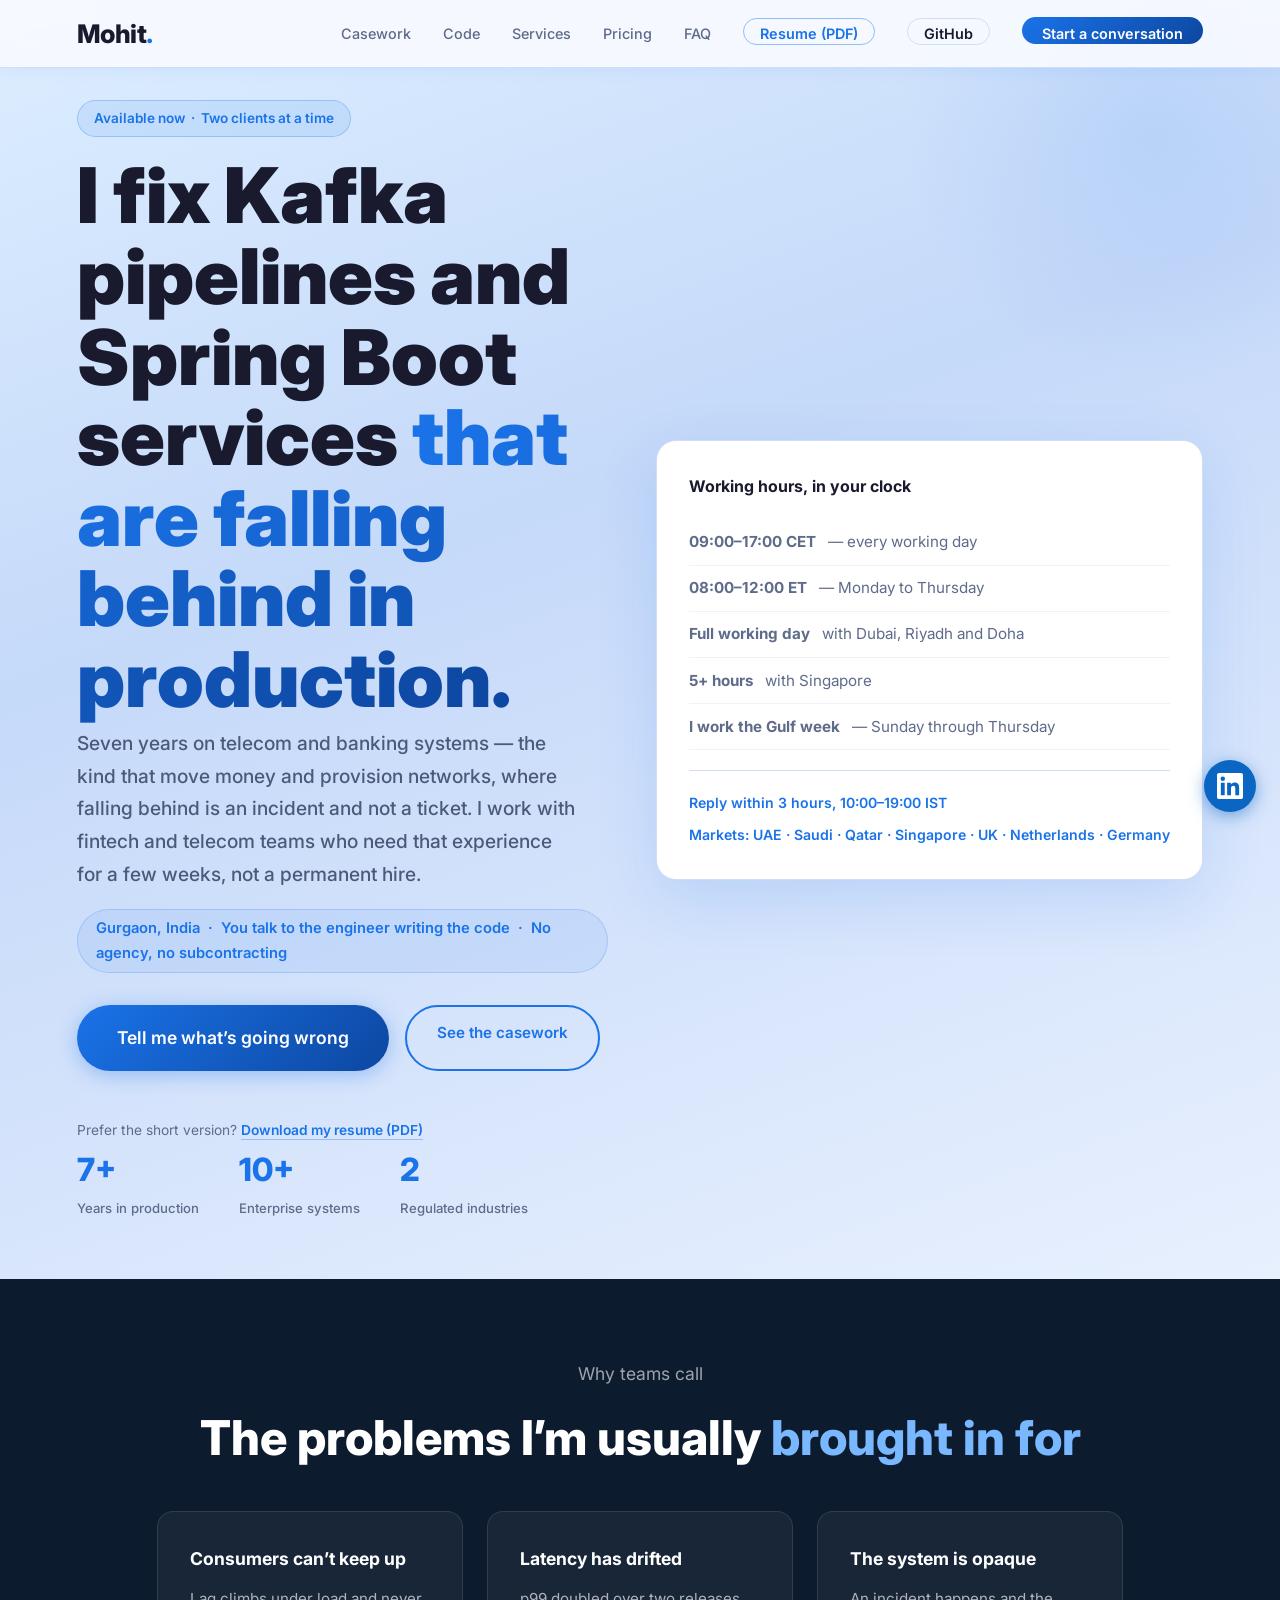
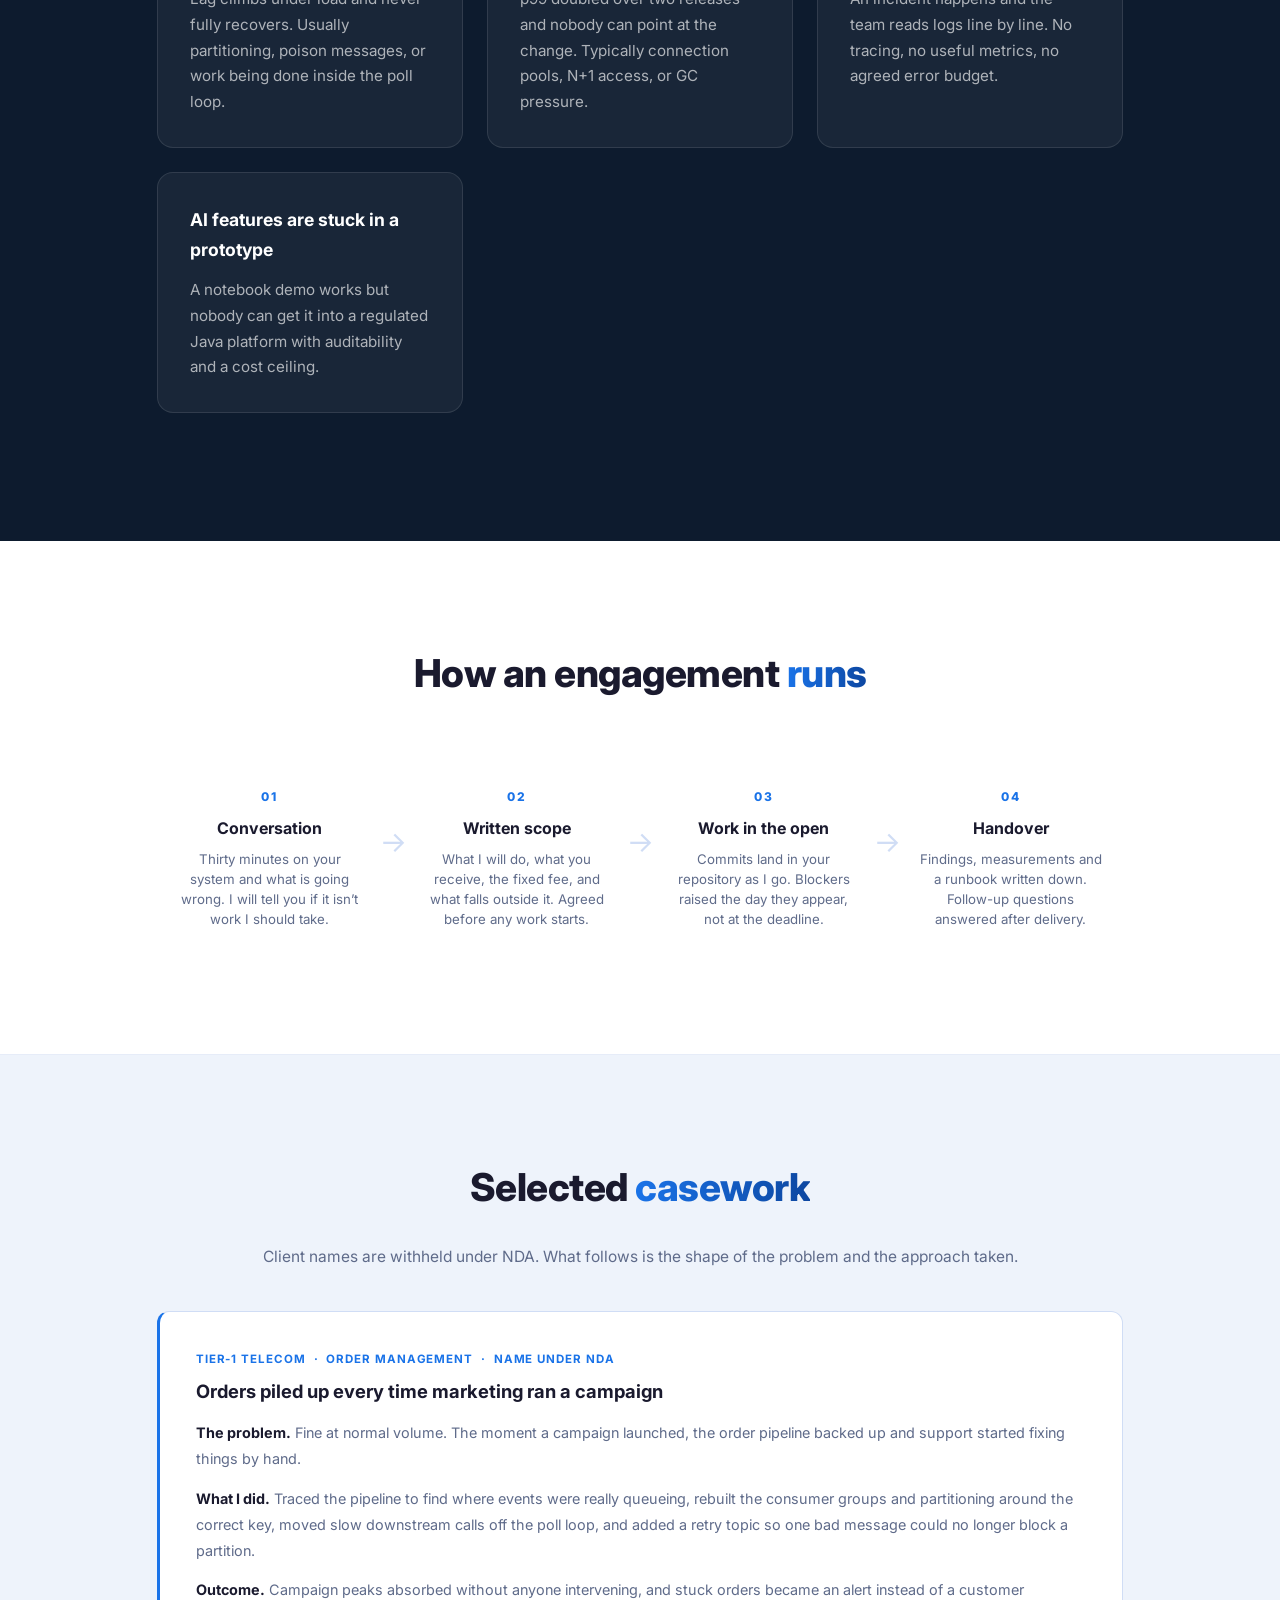
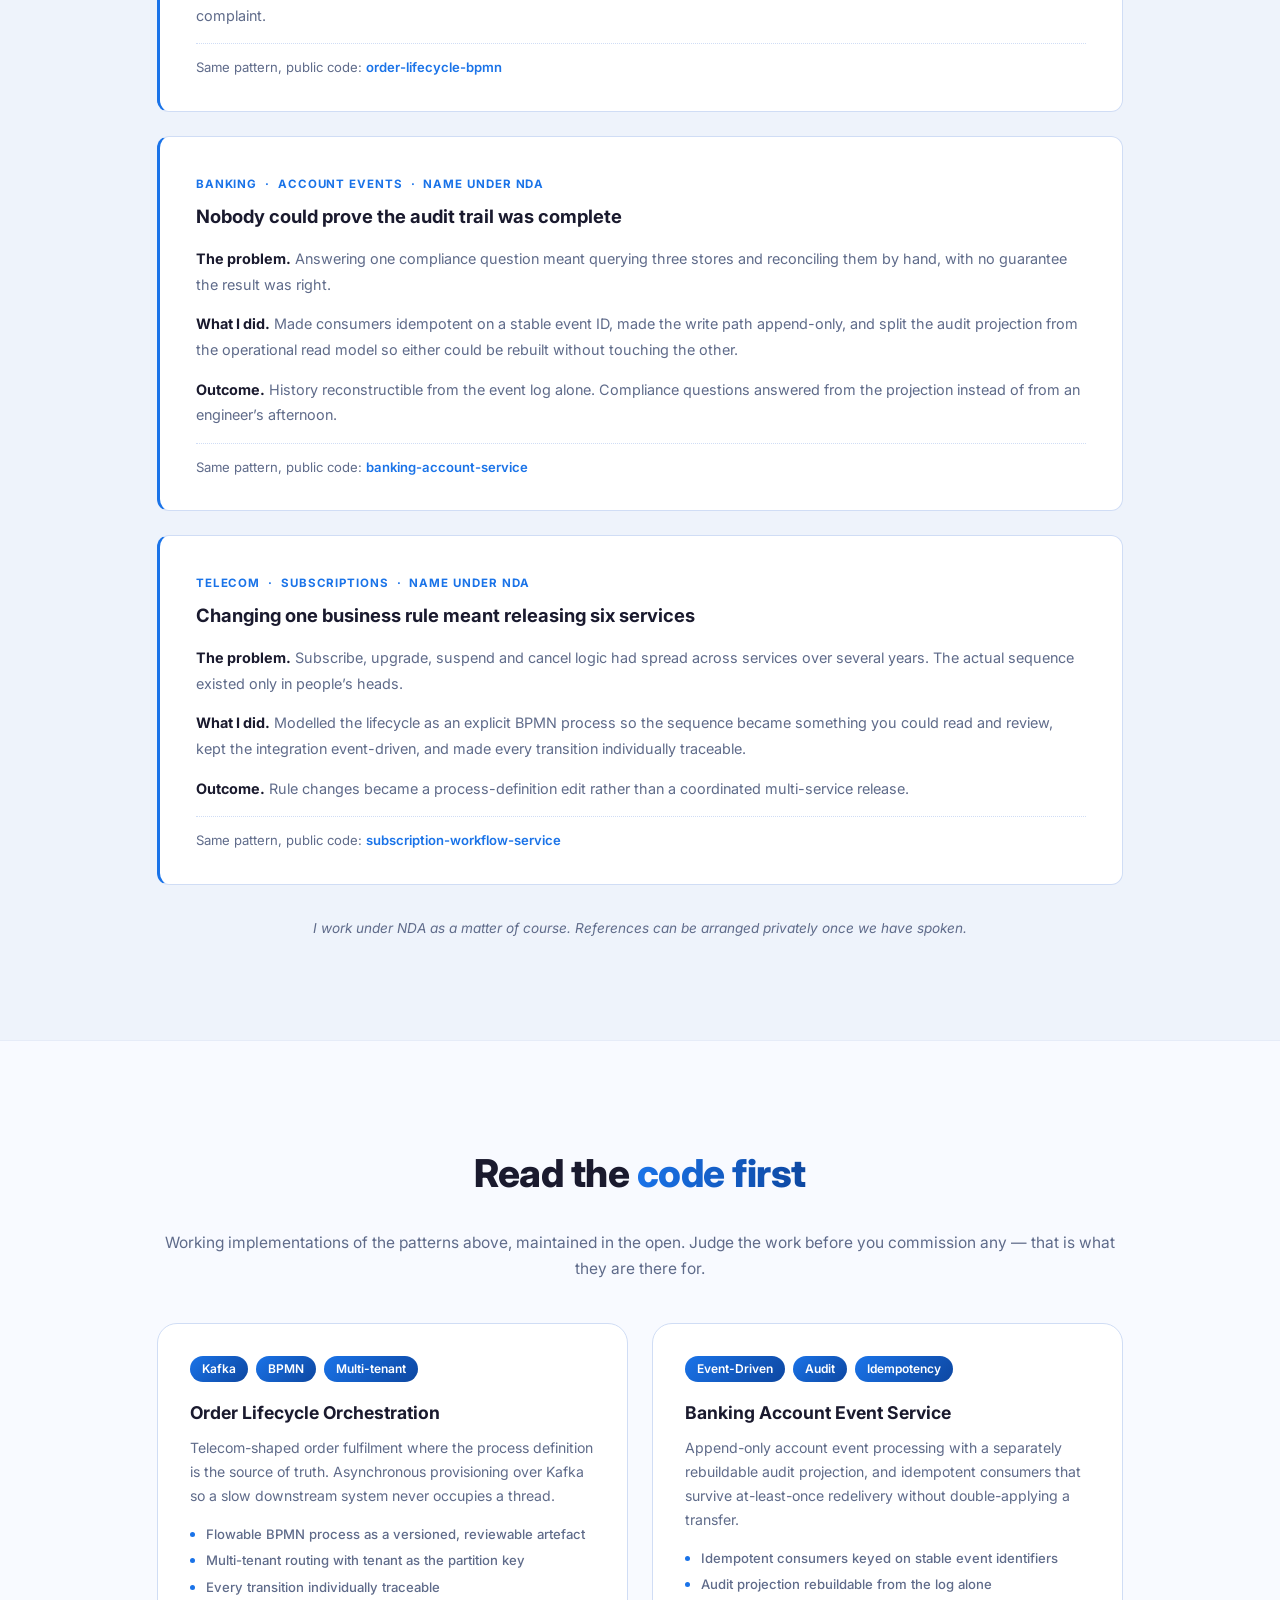
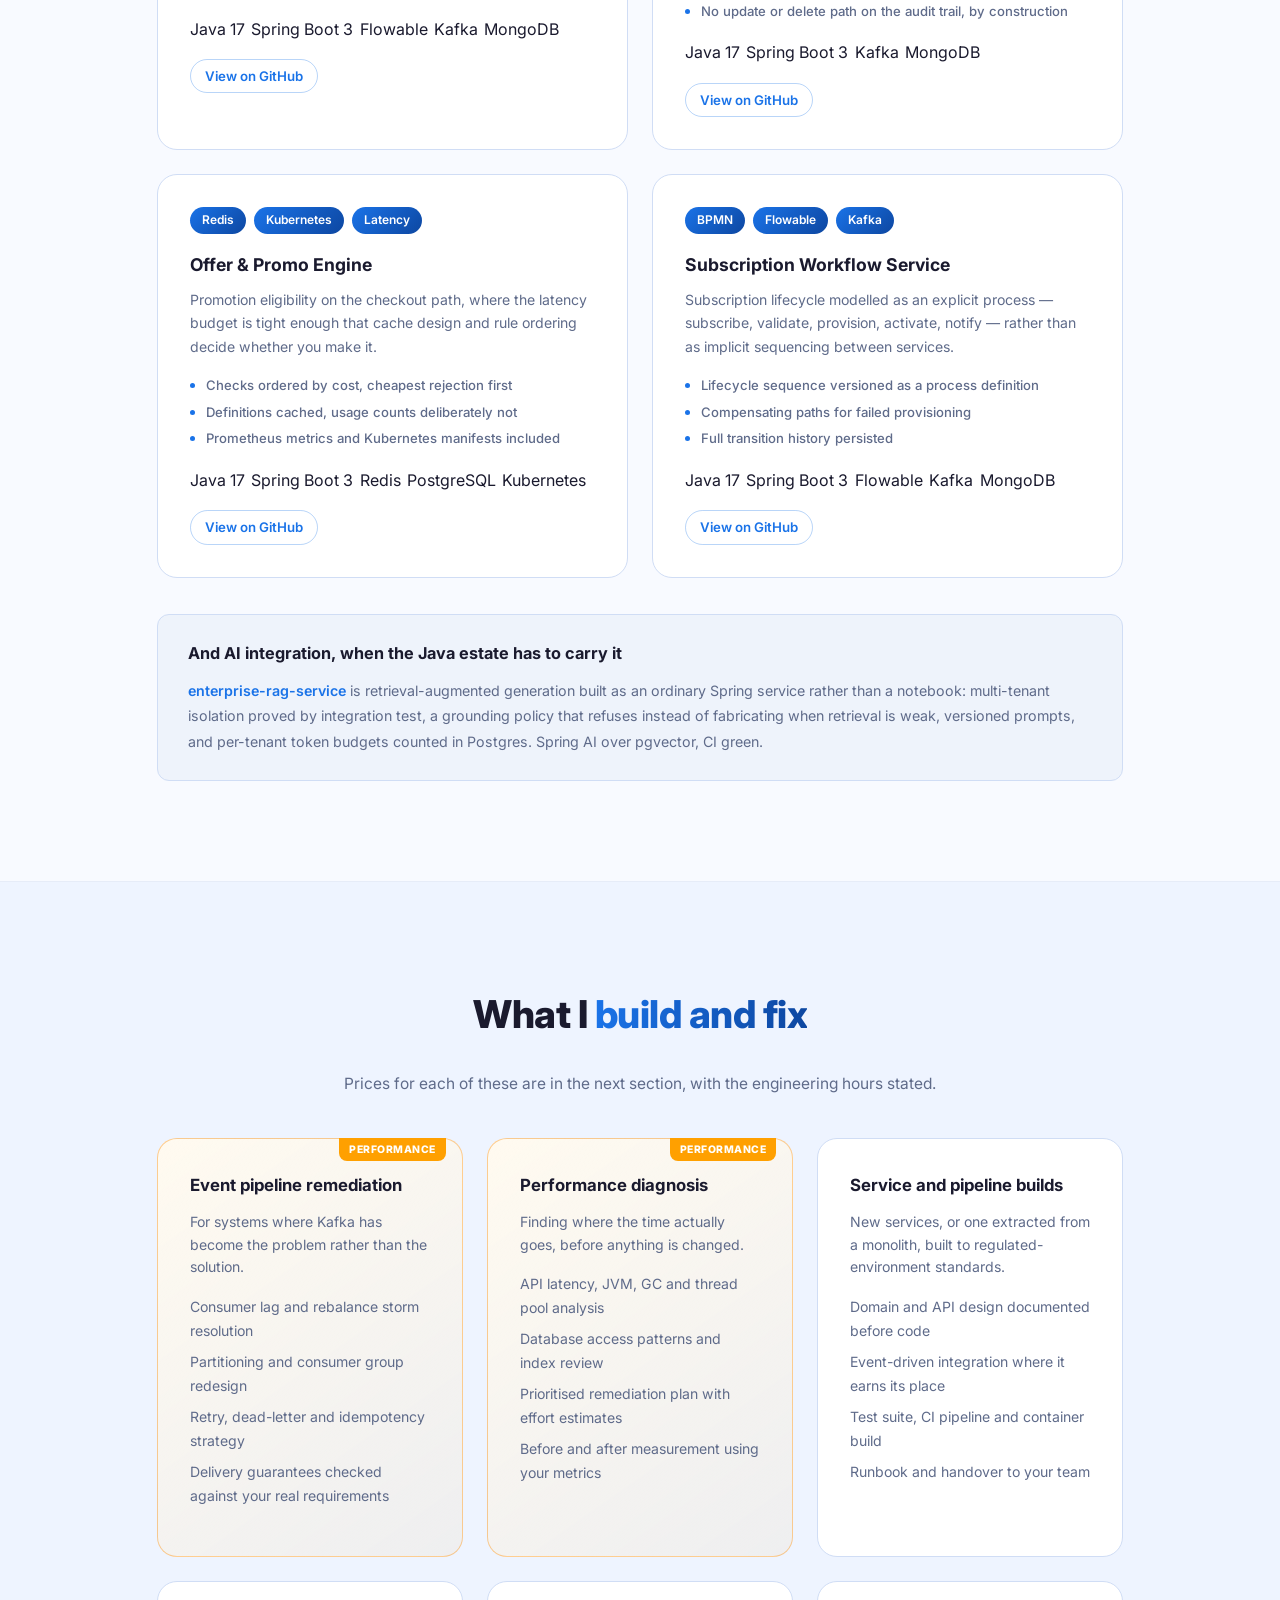
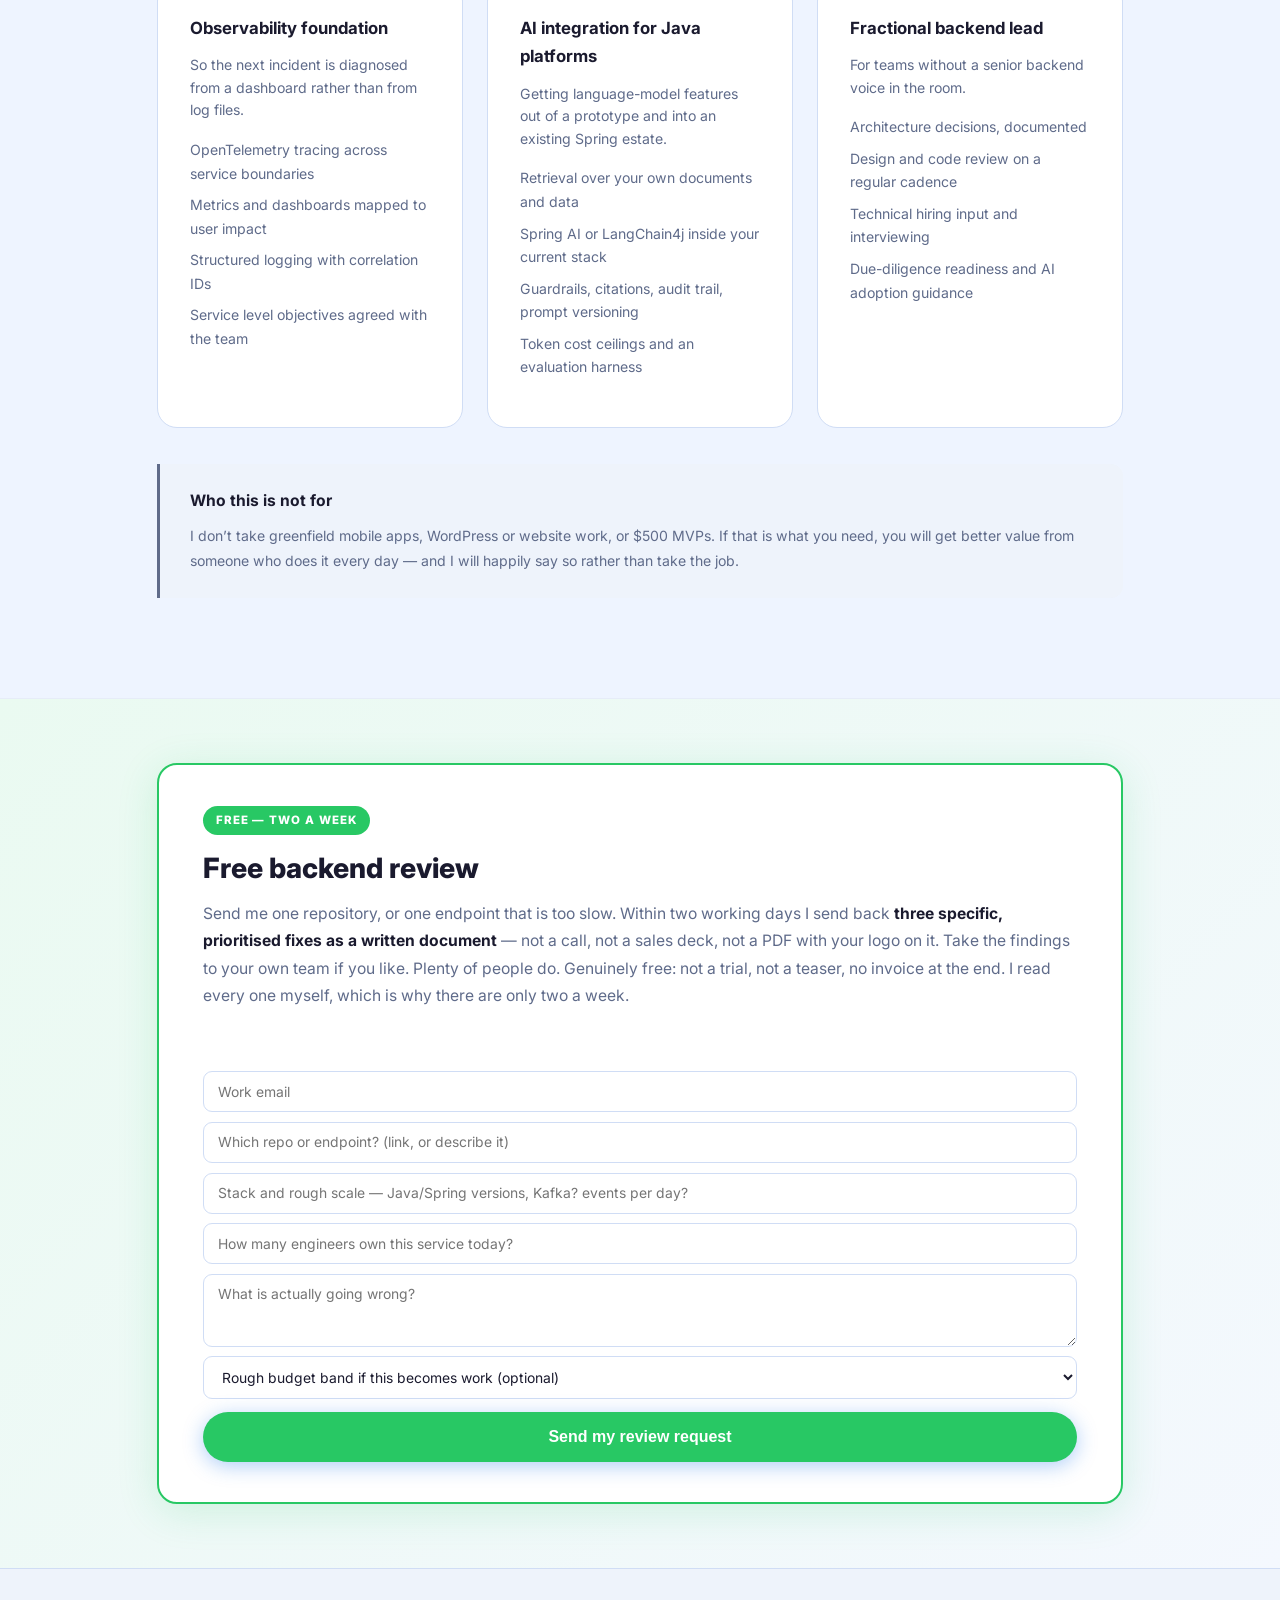
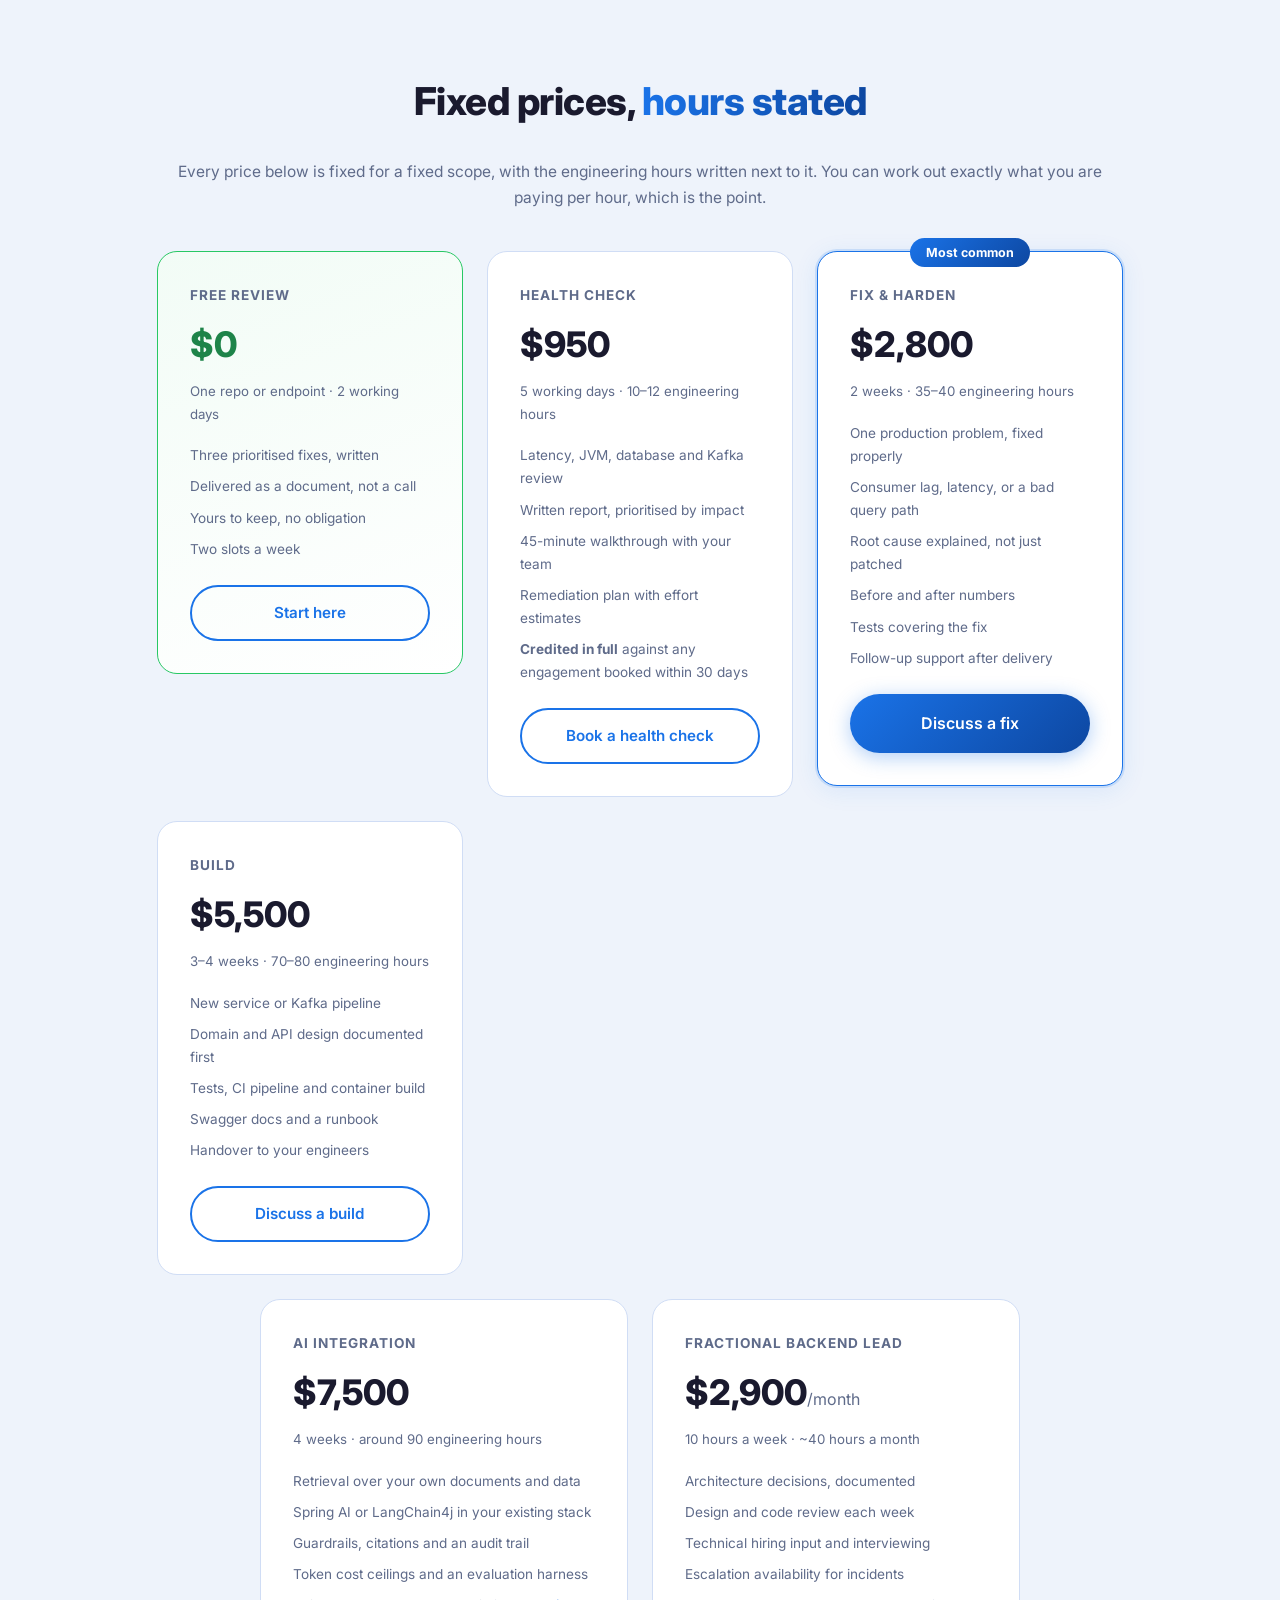
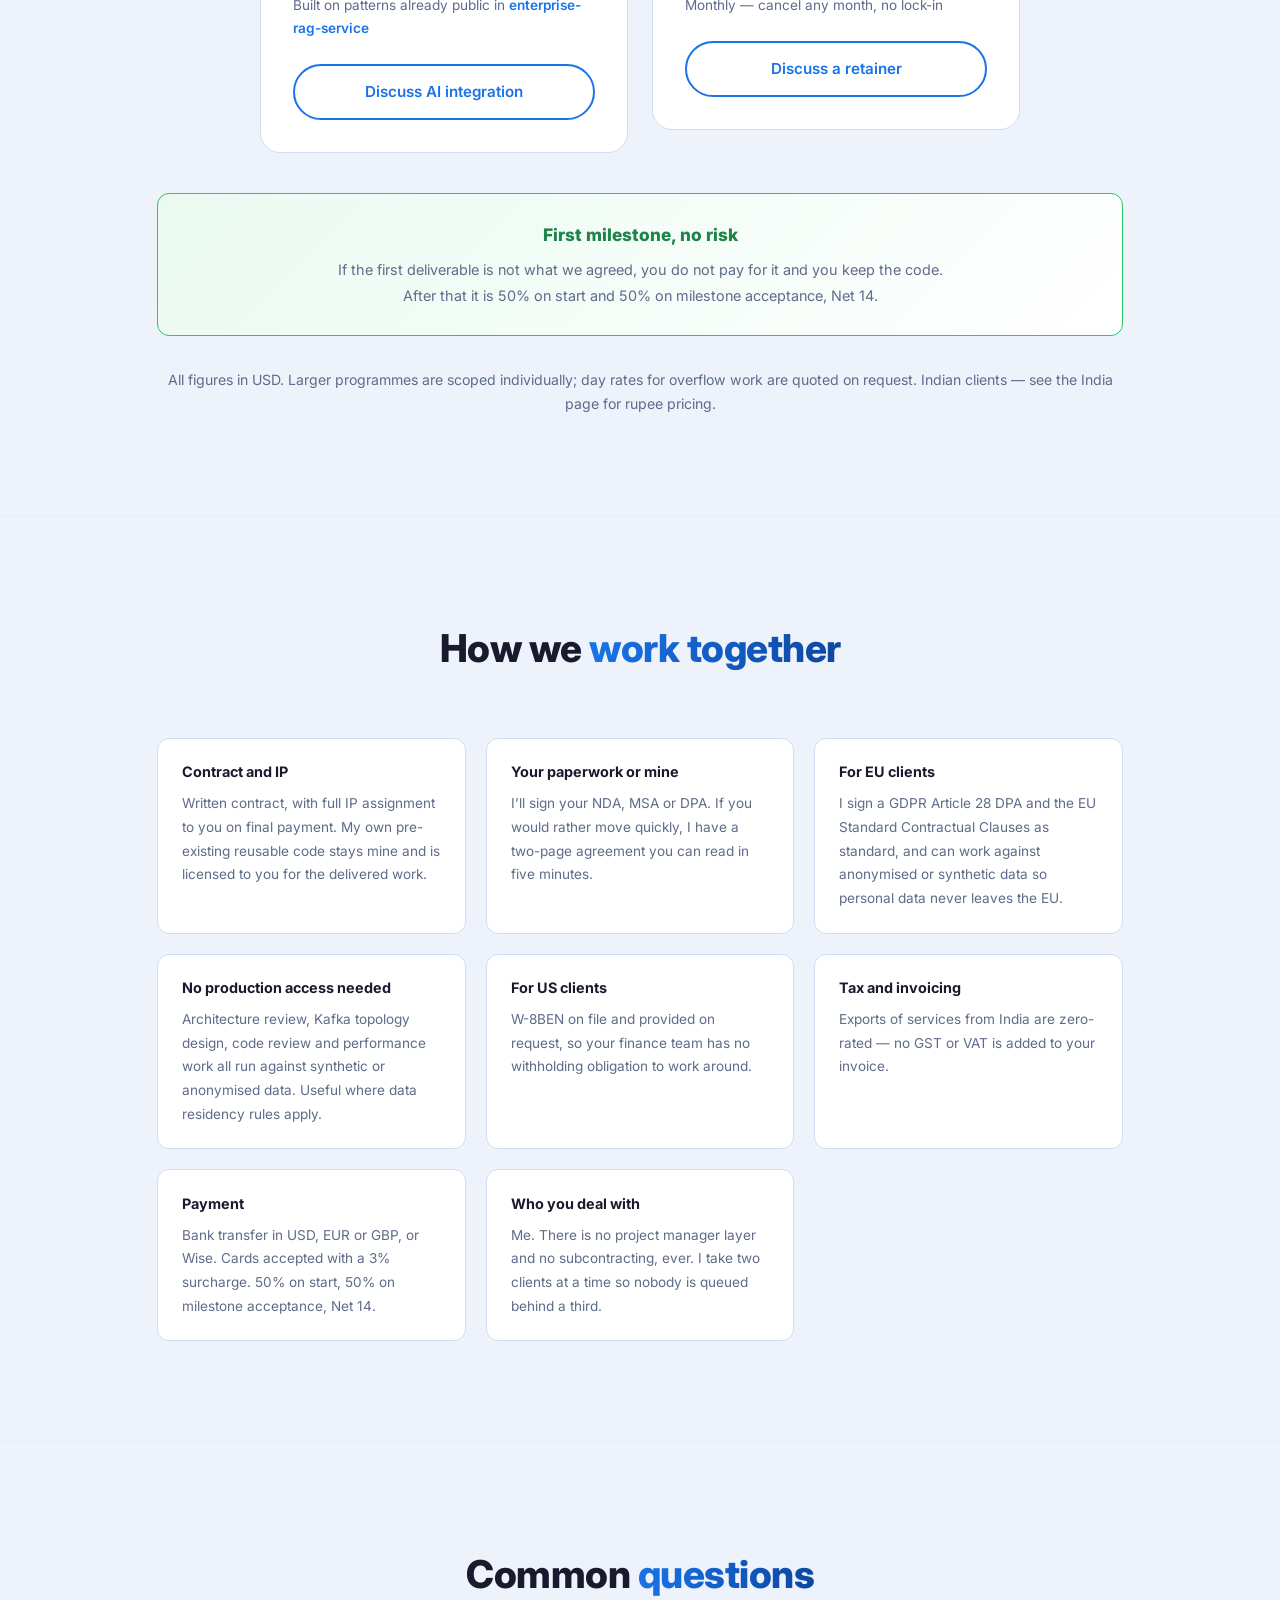
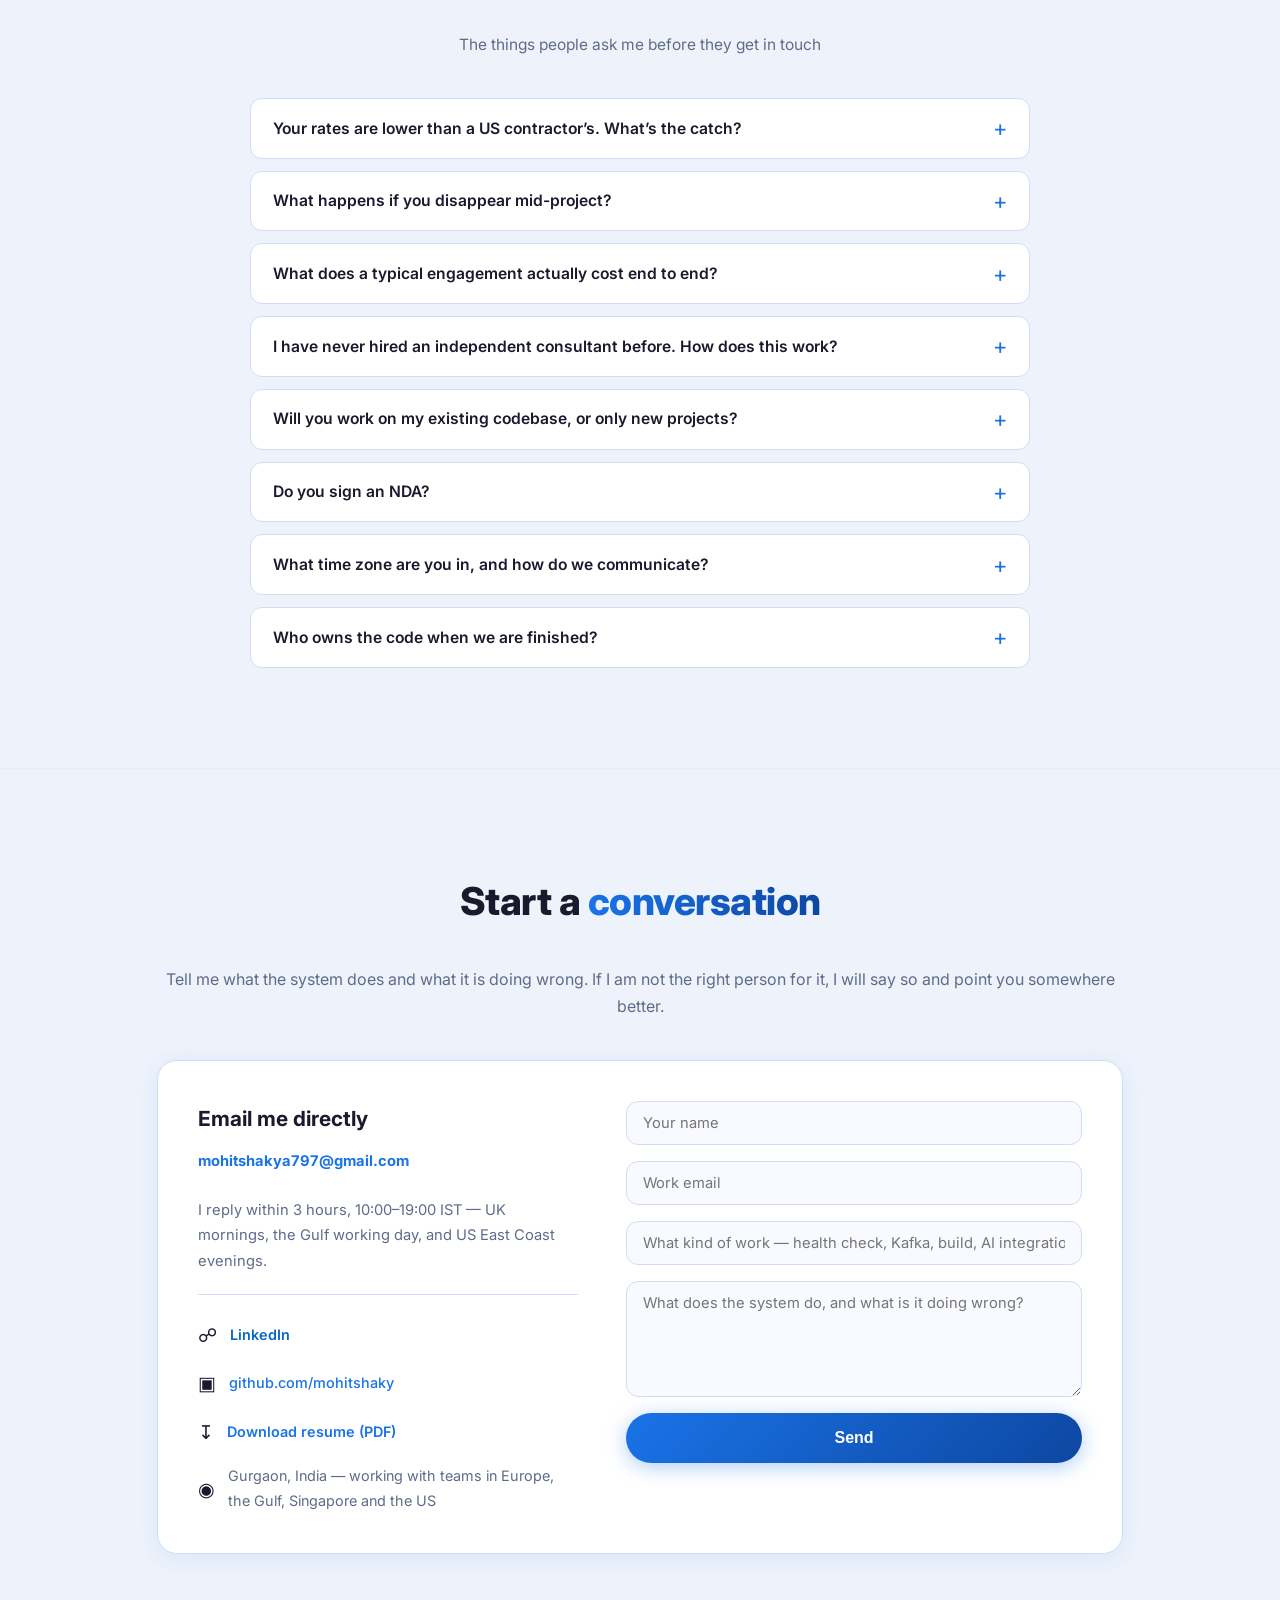
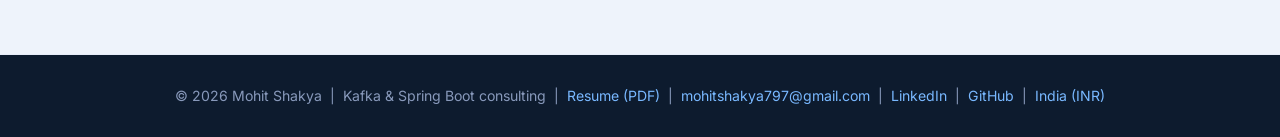
==== index.html @ 6e31552e "Search indexing: FAQ rich results, tighter metadata, IndexNow Meta description was 227 characters an" ====
<!DOCTYPE html>
<html lang="en">
<head>
  <meta charset="UTF-8" />
  <meta name="viewport" content="width=device-width, initial-scale=1.0"/>
  <title>Mohit Shakya | Kafka &amp; Spring Boot Consultant for Fintech and Telecom</title>
  <!-- SEO -->
  <meta name="description" content="I fix Kafka pipelines and Spring Boot services that fall behind in production. 7+ years on telecom and banking systems. Fixed prices, engineering hours stated."/>
  <meta name="keywords" content="Kafka consultant, Kafka consumer lag, Spring Boot consultant, Java backend consultant, event-driven architecture consultant, fintech backend, telecom backend, JVM performance tuning, Spring AI, RAG Java, backend performance audit, freelance Java architect"/>
  <meta name="author" content="Mohit Shakya"/>
  <meta property="og:title" content="Mohit Shakya | Kafka &amp; Spring Boot Consultant for Fintech and Telecom"/>
  <meta property="og:description" content="I fix Kafka pipelines and Spring Boot services that are falling behind in production. 7+ years on telecom and banking systems. Fixed prices, hours stated."/>
  <meta property="og:type" content="website"/>
  <meta property="og:url" content="https://mohitshaky.github.io"/>
  <meta property="og:site_name" content="Mohit Shakya — Backend Consultant"/>
  <meta property="og:image" content="https://mohitshaky.github.io/og-banner.jpg"/>
  <meta property="og:image:width" content="1200"/>
  <meta property="og:image:height" content="630"/>
  <meta property="og:image:alt" content="Mohit Shakya — Kafka and Spring Boot consultant for fintech and telecom."/>
  <meta name="twitter:card" content="summary_large_image"/>
  <meta name="twitter:title" content="Mohit Shakya | Kafka &amp; Spring Boot Consultant"/>
  <meta name="twitter:description" content="I fix Kafka pipelines and Spring Boot services that are falling behind in production. 7+ years on telecom and banking systems."/>
  <meta name="twitter:image" content="https://mohitshaky.github.io/og-banner.jpg"/>
  <link rel="canonical" href="https://mohitshaky.github.io"/>
  <!-- Structured data -->
  <script type="application/ld+json">
  {
    "@context": "https://schema.org",
    "@type": "Person",
    "name": "Mohit Shakya",
    "url": "https://mohitshaky.github.io",
    "image": "https://mohitshaky.github.io/mohit.jpg",
    "jobTitle": "Kafka & Spring Boot Consultant",
    "address": { "@type": "PostalAddress", "addressLocality": "Gurgaon", "addressRegion": "Haryana", "addressCountry": "IN" },
    "knowsAbout": ["Apache Kafka", "Spring Boot", "Java", "Event-Driven Architecture", "Microservices", "JVM Performance Tuning", "BPMN", "Flowable", "PostgreSQL", "pgvector", "MongoDB", "Redis", "Kubernetes", "Spring AI", "Retrieval-Augmented Generation", "OpenTelemetry"],
    "sameAs": ["https://github.com/mohitshaky", "https://linkedin.com/in/mohit-shakya-9ab944110"],
    "makesOffer": [
      { "@type": "Offer", "price": "0", "priceCurrency": "USD",
        "itemOffered": { "@type": "Service", "name": "Free Backend Review",
          "description": "One repository or one slow endpoint reviewed and returned as three prioritised written fixes within two working days.", "areaServed": "Worldwide" } },
      { "@type": "Offer", "price": "950", "priceCurrency": "USD",
        "itemOffered": { "@type": "Service", "name": "Backend Health Check",
          "description": "Five-day fixed-scope diagnostic covering API latency, JVM behaviour, database access and Kafka consumer health. Written report and walkthrough. Fee credited against any engagement booked within 30 days.", "areaServed": "Worldwide" } },
      { "@type": "Offer", "price": "2800", "priceCurrency": "USD",
        "itemOffered": { "@type": "Service", "name": "Fix & Harden",
          "description": "Two weeks, 35-40 engineering hours. One production problem diagnosed and fixed, with before and after measurement.", "areaServed": "Worldwide" } },
      { "@type": "Offer", "price": "5500", "priceCurrency": "USD",
        "itemOffered": { "@type": "Service", "name": "Service & Pipeline Build",
          "description": "Three to four weeks, 70-80 engineering hours. New service or Kafka pipeline delivered with tests, CI and a runbook.", "areaServed": "Worldwide" } },
      { "@type": "Offer", "price": "7500", "priceCurrency": "USD",
        "itemOffered": { "@type": "Service", "name": "AI Integration for Java Platforms",
          "description": "Four weeks, around 90 engineering hours. Retrieval and language-model features built into an existing Spring estate with guardrails, citations and cost ceilings.", "areaServed": "Worldwide" } },
      { "@type": "Offer", "price": "2900", "priceCurrency": "USD",
        "itemOffered": { "@type": "Service", "name": "Fractional Backend Lead",
          "description": "Ten hours a week. Architecture decisions, design and code review, technical hiring input. Monthly, cancel any month.", "areaServed": "Worldwide" } }
    ]
  }
  </script>
  <!-- FAQ structured data. Mirrors the visible FAQ section; Google requires the
       answer text to match what a visitor actually sees on the page. -->
  <script type="application/ld+json">
  {
    "@context": "https://schema.org",
    "@type": "FAQPage",
    "mainEntity": [
      { "@type": "Question", "name": "Your rates are lower than a US contractor's. What's the catch?",
        "acceptedAnswer": { "@type": "Answer", "text": "Cost of living in Gurgaon, and no agency taking a cut. The comparison worth making is not my rate against a US contractor's, but against the cheap option: a $30/hour developer who needs five hours of your tech lead's time each week costs more than a $70/hour engineer who needs one. You can also read seven years of the relevant work on GitHub before committing anything." } },
      { "@type": "Question", "name": "What happens if you disappear mid-project?",
        "acceptedAnswer": { "@type": "Answer", "text": "Commits land in your repository from day one, not in a zip at the end, so at any moment you hold everything paid for. Scope is broken into milestones and you pay on acceptance of each, so your exposure is never more than one milestone. I also take two clients at a time so I am not juggling a third." } },
      { "@type": "Question", "name": "What does a typical engagement actually cost end to end?",
        "acceptedAnswer": { "@type": "Answer", "text": "Most start with the free review or the $950 Health Check. If that turns into work, the common shapes are Fix and Harden at $2,800 for a single production problem, or a Build at $5,500 for a new service or pipeline, with the Health Check fee credited against either. Ongoing help is $2,900 a month for ten hours a week." } },
      { "@type": "Question", "name": "I have never hired an independent consultant before. How does this work?",
        "acceptedAnswer": { "@type": "Answer", "text": "You tell me what is wrong. We have a short call, free and with no sales pitch, and I tell you what I would do and what it would cost. If that sounds right, I write the scope down and you approve it before I start. Nothing is committed until you say so." } },
      { "@type": "Question", "name": "Will you work on my existing codebase, or only new projects?",
        "acceptedAnswer": { "@type": "Answer", "text": "Mostly existing codebases. Almost everything I get called in for is a system somebody else built that is now slow, fragile or hard to change. It does not need to be tidy, and I will not tell you to rewrite it unless rewriting is genuinely cheaper than fixing it." } },
      { "@type": "Question", "name": "Do you sign an NDA?",
        "acceptedAnswer": { "@type": "Answer", "text": "Routinely. Most of my previous work is under one, which is why the casework on this site names problems rather than clients. Send yours over and I will sign it before you share any code." } },
      { "@type": "Question", "name": "What time zone are you in, and how do we communicate?",
        "acceptedAnswer": { "@type": "Answer", "text": "Gurgaon, India (IST). I cover a European working day in full, 08:00 to 12:00 ET for US East Coast teams, and a near-complete shared day with Dubai, Riyadh and Doha, including the Sunday to Thursday Gulf week. Slack, Teams, email or your issue tracker, whichever you already use." } },
      { "@type": "Question", "name": "Who owns the code when we are finished?",
        "acceptedAnswer": { "@type": "Answer", "text": "You do. Full IP assignment on final payment, covering code, documentation and configuration. The only carve-out is my own pre-existing reusable libraries, which are licensed to you for the delivered work rather than assigned." } }
    ]
  }
  </script>
  <link rel="icon" href="/favicon.ico" sizes="32x32"/>
  <link rel="icon" href="data:image/svg+xml,<svg xmlns='http://www.w3.org/2000/svg' viewBox='0 0 100 100'><rect width='100' height='100' rx='20' fill='%231a73e8'/><text y='68' x='50' text-anchor='middle' font-size='52' font-family='Inter,sans-serif' font-weight='800' fill='white'>M</text></svg>"/>
  <link rel="preconnect" href="https://fonts.googleapis.com"/>
  <link rel="preconnect" href="https://fonts.gstatic.com" crossorigin/>
  <link rel="preload" as="style" href="https://fonts.googleapis.com/css2?family=Inter:wght@300;400;500;600;700;800&display=swap"/>
  <link rel="stylesheet" href="https://fonts.googleapis.com/css2?family=Inter:wght@300;400;500;600;700;800&display=swap" media="print" onload="this.media='all'"/>
  <noscript><link rel="stylesheet" href="https://fonts.googleapis.com/css2?family=Inter:wght@300;400;500;600;700;800&display=swap"/></noscript>
  <link rel="stylesheet" href="style.css"/>
</head>
<body>

  <a href="#home" class="skip-link">Skip to content</a>

  <!-- NAV -->
  <nav class="navbar">
    <div class="nav-brand">Mohit<span>.</span></div>
    <ul class="nav-links">
      <li><a href="#casework">Casework</a></li>
      <li><a href="#projects">Code</a></li>
      <li><a href="#services">Services</a></li>
      <li><a href="#fees">Pricing</a></li>
      <li><a href="#faq">FAQ</a></li>
      <li><a href="Mohit-Shakya-Resume.pdf" class="btn-github btn-resume" download>Resume (PDF)</a></li>
      <li><a href="https://github.com/mohitshaky" target="_blank" rel="noopener noreferrer" class="btn-github">GitHub</a></li>
      <li><a href="#contact" class="btn-nav">Start a conversation</a></li>
    </ul>
  </nav>

  <!-- HERO -->
  <section class="hero" id="home" tabindex="-1">
    <div class="hero-content">
      <p class="hero-tag">Available now &nbsp;·&nbsp; Two clients at a time</p>
      <h1>I fix Kafka pipelines and Spring Boot services <span>that are falling behind in production.</span></h1>
      <p class="hero-sub">
        Seven years on telecom and banking systems &mdash; the kind that move money and provision networks,
        where falling behind is an incident and not a ticket. I work with fintech and telecom teams who need
        that experience for a few weeks, not a permanent hire.
      </p>
      <p class="hero-authority">Gurgaon, India &nbsp;·&nbsp; You talk to the engineer writing the code &nbsp;·&nbsp; No agency, no subcontracting</p>
      <div class="hero-cta">
        <a href="#contact" class="btn-primary">Tell me what&rsquo;s going wrong</a>
        <a href="#casework" class="btn-secondary">See the casework</a>
      </div>
      <p class="hero-resume">
        Prefer the short version?
        <a href="Mohit-Shakya-Resume.pdf" download>Download my resume (PDF)</a>
      </p>

      <!--
        ============================================================
        TODO — MOHIT: these three tiles should carry hard numbers from
        your own production work, not years-and-counts. Replace with
        things like "40M events/day", "p99 1.8s → 240ms", "zero data
        loss across N years". Numbers you can defend in a technical
        call beat every other change on this page.
        ============================================================
      -->
      <div class="hero-stats">
        <div class="stat"><span>7+</span><p>Years in production</p></div>
        <div class="stat"><span>10+</span><p>Enterprise systems</p></div>
        <div class="stat"><span>2</span><p>Regulated industries</p></div>
      </div>
    </div>
    <div class="hero-visual">
      <div class="delivery-card">
        <h4>Working hours, in your clock</h4>
        <div class="delivery-item"><strong>09:00&ndash;17:00 CET</strong> &mdash; every working day</div>
        <div class="delivery-item"><strong>08:00&ndash;12:00 ET</strong> &mdash; Monday to Thursday</div>
        <div class="delivery-item"><strong>Full working day</strong> with Dubai, Riyadh and Doha</div>
        <div class="delivery-item"><strong>5+ hours</strong> with Singapore</div>
        <div class="delivery-item"><strong>I work the Gulf week</strong> &mdash; Sunday through Thursday</div>
        <div class="delivery-meta">
          <span>Reply within 3 hours, 10:00&ndash;19:00 IST</span>
          <span>Markets: UAE &middot; Saudi &middot; Qatar &middot; Singapore &middot; UK &middot; Netherlands &middot; Germany</span>
        </div>
      </div>
    </div>
  </section>

  <!-- WHY TEAMS CALL -->
  <section class="problems-section" id="solutions">
    <div class="container">
      <p class="problems-intro">Why teams call</p>
      <h2 class="section-title-dark">The problems I&rsquo;m usually <span style="color:#79b8ff">brought in for</span></h2>
      <div class="problems-grid">
        <div class="problem-card">
          <h3>Consumers can&rsquo;t keep up</h3>
          <p>Lag climbs under load and never fully recovers. Usually partitioning, poison messages, or work being done inside the poll loop.</p>
        </div>
        <div class="problem-card">
          <h3>Latency has drifted</h3>
          <p>p99 doubled over two releases and nobody can point at the change. Typically connection pools, N+1 access, or GC pressure.</p>
        </div>
        <div class="problem-card">
          <h3>The system is opaque</h3>
          <p>An incident happens and the team reads logs line by line. No tracing, no useful metrics, no agreed error budget.</p>
        </div>
        <div class="problem-card">
          <h3>AI features are stuck in a prototype</h3>
          <p>A notebook demo works but nobody can get it into a regulated Java platform with auditability and a cost ceiling.</p>
        </div>
      </div>
    </div>
  </section>

  <!-- PROCESS -->
  <section class="section how-i-work" id="process">
    <div class="container">
      <h2 class="section-title">How an engagement <span>runs</span></h2>
      <div class="process-steps">
        <div class="process-step">
          <div class="step-num">01</div>
          <h3>Conversation</h3>
          <p>Thirty minutes on your system and what is going wrong. I will tell you if it isn&rsquo;t work I should take.</p>
        </div>
        <div class="process-arrow">&#8594;</div>
        <div class="process-step">
          <div class="step-num">02</div>
          <h3>Written scope</h3>
          <p>What I will do, what you receive, the fixed fee, and what falls outside it. Agreed before any work starts.</p>
        </div>
        <div class="process-arrow">&#8594;</div>
        <div class="process-step">
          <div class="step-num">03</div>
          <h3>Work in the open</h3>
          <p>Commits land in your repository as I go. Blockers raised the day they appear, not at the deadline.</p>
        </div>
        <div class="process-arrow">&#8594;</div>
        <div class="process-step">
          <div class="step-num">04</div>
          <h3>Handover</h3>
          <p>Findings, measurements and a runbook written down. Follow-up questions answered after delivery.</p>
        </div>
      </div>
    </div>
  </section>

  <!-- CASEWORK -->
  <section class="section casework" id="casework">
    <div class="container">
      <h2 class="section-title">Selected <span>casework</span></h2>
      <p class="section-sub">
        Client names are withheld under NDA. What follows is the shape of the problem and the approach taken.
      </p>

      <!--
        ============================================================
        TODO — MOHIT: THE HIGHEST-VALUE EDIT ON THIS ENTIRE SITE.
        Every "Outcome" below is written qualitatively because I will
        not invent your numbers. Replace each one with real figures:
          "Consumer lag at peak fell from ~40 minutes to under 30s."
          "p99 on the pricing endpoint went from 1.8s to 240ms."
          "Throughput rose from 400 to 6,000 events/second."
        Seven independent research angles all concluded that missing
        proof — not price — is what is holding this business back.
        ============================================================
      -->

      <div class="case-list">
        <div class="case-card">
          <span class="case-domain">Tier-1 telecom &nbsp;·&nbsp; order management &nbsp;·&nbsp; name under NDA</span>
          <h3>Orders piled up every time marketing ran a campaign</h3>
          <p class="case-line"><strong>The problem.</strong> Fine at normal volume. The moment a campaign launched, the
            order pipeline backed up and support started fixing things by hand.</p>
          <p class="case-line"><strong>What I did.</strong> Traced the pipeline to find where events were really
            queueing, rebuilt the consumer groups and partitioning around the correct key, moved slow downstream calls
            off the poll loop, and added a retry topic so one bad message could no longer block a partition.</p>
          <p class="case-line"><strong>Outcome.</strong> Campaign peaks absorbed without anyone intervening, and stuck
            orders became an alert instead of a customer complaint.</p>
          <p class="case-repo">Same pattern, public code: <a href="https://github.com/mohitshaky/order-lifecycle-bpmn" target="_blank" rel="noopener noreferrer">order-lifecycle-bpmn</a></p>
        </div>

        <div class="case-card">
          <span class="case-domain">Banking &nbsp;·&nbsp; account events &nbsp;·&nbsp; name under NDA</span>
          <h3>Nobody could prove the audit trail was complete</h3>
          <p class="case-line"><strong>The problem.</strong> Answering one compliance question meant querying three
            stores and reconciling them by hand, with no guarantee the result was right.</p>
          <p class="case-line"><strong>What I did.</strong> Made consumers idempotent on a stable event ID, made the
            write path append-only, and split the audit projection from the operational read model so either could be
            rebuilt without touching the other.</p>
          <p class="case-line"><strong>Outcome.</strong> History reconstructible from the event log alone. Compliance
            questions answered from the projection instead of from an engineer&rsquo;s afternoon.</p>
          <p class="case-repo">Same pattern, public code: <a href="https://github.com/mohitshaky/banking-account-service" target="_blank" rel="noopener noreferrer">banking-account-service</a></p>
        </div>

        <div class="case-card">
          <span class="case-domain">Telecom &nbsp;·&nbsp; subscriptions &nbsp;·&nbsp; name under NDA</span>
          <h3>Changing one business rule meant releasing six services</h3>
          <p class="case-line"><strong>The problem.</strong> Subscribe, upgrade, suspend and cancel logic had spread
            across services over several years. The actual sequence existed only in people&rsquo;s heads.</p>
          <p class="case-line"><strong>What I did.</strong> Modelled the lifecycle as an explicit BPMN process so the
            sequence became something you could read and review, kept the integration event-driven, and made every
            transition individually traceable.</p>
          <p class="case-line"><strong>Outcome.</strong> Rule changes became a process-definition edit rather than a
            coordinated multi-service release.</p>
          <p class="case-repo">Same pattern, public code: <a href="https://github.com/mohitshaky/subscription-workflow-service" target="_blank" rel="noopener noreferrer">subscription-workflow-service</a></p>
        </div>
      </div>

      <p class="case-footnote">
        I work under NDA as a matter of course. References can be arranged privately once we have spoken.
      </p>
    </div>
  </section>

  <!-- PUBLIC CODE -->
  <section class="section projects" id="projects">
    <div class="container">
      <h2 class="section-title">Read the <span>code first</span></h2>
      <p class="section-sub">
        Working implementations of the patterns above, maintained in the open. Judge the work before you commission
        any &mdash; that is what they are there for.
      </p>
      <div class="projects-grid">

        <div class="project-card">
          <div class="project-header">
            <span class="project-tag">Kafka</span>
            <span class="project-tag">BPMN</span>
            <span class="project-tag">Multi-tenant</span>
          </div>
          <h3>Order Lifecycle Orchestration</h3>
          <p>Telecom-shaped order fulfilment where the process definition is the source of truth. Asynchronous provisioning over Kafka so a slow downstream system never occupies a thread.</p>
          <div class="impact-numbers">
            <span>Flowable BPMN process as a versioned, reviewable artefact</span>
            <span>Multi-tenant routing with tenant as the partition key</span>
            <span>Every transition individually traceable</span>
          </div>
          <div class="project-tech">
            <span>Java 17</span><span>Spring Boot 3</span><span>Flowable</span><span>Kafka</span><span>MongoDB</span>
          </div>
          <a href="https://github.com/mohitshaky/order-lifecycle-bpmn" target="_blank" rel="noopener noreferrer" class="project-link">View on GitHub</a>
        </div>

        <div class="project-card">
          <div class="project-header">
            <span class="project-tag">Event-Driven</span>
            <span class="project-tag">Audit</span>
            <span class="project-tag">Idempotency</span>
          </div>
          <h3>Banking Account Event Service</h3>
          <p>Append-only account event processing with a separately rebuildable audit projection, and idempotent consumers that survive at-least-once redelivery without double-applying a transfer.</p>
          <div class="impact-numbers">
            <span>Idempotent consumers keyed on stable event identifiers</span>
            <span>Audit projection rebuildable from the log alone</span>
            <span>No update or delete path on the audit trail, by construction</span>
          </div>
          <div class="project-tech">
            <span>Java 17</span><span>Spring Boot 3</span><span>Kafka</span><span>MongoDB</span>
          </div>
          <a href="https://github.com/mohitshaky/banking-account-service" target="_blank" rel="noopener noreferrer" class="project-link">View on GitHub</a>
        </div>

        <div class="project-card">
          <div class="project-header">
            <span class="project-tag">Redis</span>
            <span class="project-tag">Kubernetes</span>
            <span class="project-tag">Latency</span>
          </div>
          <h3>Offer &amp; Promo Engine</h3>
          <p>Promotion eligibility on the checkout path, where the latency budget is tight enough that cache design and rule ordering decide whether you make it.</p>
          <div class="impact-numbers">
            <span>Checks ordered by cost, cheapest rejection first</span>
            <span>Definitions cached, usage counts deliberately not</span>
            <span>Prometheus metrics and Kubernetes manifests included</span>
          </div>
          <div class="project-tech">
            <span>Java 17</span><span>Spring Boot 3</span><span>Redis</span><span>PostgreSQL</span><span>Kubernetes</span>
          </div>
          <a href="https://github.com/mohitshaky/offer-promo-engine" target="_blank" rel="noopener noreferrer" class="project-link">View on GitHub</a>
        </div>

        <div class="project-card">
          <div class="project-header">
            <span class="project-tag">BPMN</span>
            <span class="project-tag">Flowable</span>
            <span class="project-tag">Kafka</span>
          </div>
          <h3>Subscription Workflow Service</h3>
          <p>Subscription lifecycle modelled as an explicit process &mdash; subscribe, validate, provision, activate, notify &mdash; rather than as implicit sequencing between services.</p>
          <div class="impact-numbers">
            <span>Lifecycle sequence versioned as a process definition</span>
            <span>Compensating paths for failed provisioning</span>
            <span>Full transition history persisted</span>
          </div>
          <div class="project-tech">
            <span>Java 17</span><span>Spring Boot 3</span><span>Flowable</span><span>Kafka</span><span>MongoDB</span>
          </div>
          <a href="https://github.com/mohitshaky/subscription-workflow-service" target="_blank" rel="noopener noreferrer" class="project-link">View on GitHub</a>
        </div>

      </div>

      <div class="ai-aside">
        <h3>And AI integration, when the Java estate has to carry it</h3>
        <p>
          <a href="https://github.com/mohitshaky/enterprise-rag-service" target="_blank" rel="noopener noreferrer">enterprise-rag-service</a>
          is retrieval-augmented generation built as an ordinary Spring service rather than a notebook: multi-tenant
          isolation proved by integration test, a grounding policy that refuses instead of fabricating when retrieval
          is weak, versioned prompts, and per-tenant token budgets counted in Postgres. Spring AI over pgvector, CI green.
        </p>
      </div>
    </div>
  </section>

  <!-- SERVICES -->
  <section class="section services" id="services">
    <div class="container">
      <h2 class="section-title">What I <span>build and fix</span></h2>
      <p class="section-sub">Prices for each of these are in the next section, with the engineering hours stated.</p>
      <div class="services-grid">

        <div class="service-card perf-card">
          <h3>Event pipeline remediation</h3>
          <p class="service-blurb">For systems where Kafka has become the problem rather than the solution.</p>
          <ul class="service-list">
            <li>Consumer lag and rebalance storm resolution</li>
            <li>Partitioning and consumer group redesign</li>
            <li>Retry, dead-letter and idempotency strategy</li>
            <li>Delivery guarantees checked against your real requirements</li>
          </ul>
        </div>

        <div class="service-card perf-card">
          <h3>Performance diagnosis</h3>
          <p class="service-blurb">Finding where the time actually goes, before anything is changed.</p>
          <ul class="service-list">
            <li>API latency, JVM, GC and thread pool analysis</li>
            <li>Database access patterns and index review</li>
            <li>Prioritised remediation plan with effort estimates</li>
            <li>Before and after measurement using your metrics</li>
          </ul>
        </div>

        <div class="service-card">
          <h3>Service and pipeline builds</h3>
          <p class="service-blurb">New services, or one extracted from a monolith, built to regulated-environment standards.</p>
          <ul class="service-list">
            <li>Domain and API design documented before code</li>
            <li>Event-driven integration where it earns its place</li>
            <li>Test suite, CI pipeline and container build</li>
            <li>Runbook and handover to your team</li>
          </ul>
        </div>

        <div class="service-card">
          <h3>Observability foundation</h3>
          <p class="service-blurb">So the next incident is diagnosed from a dashboard rather than from log files.</p>
          <ul class="service-list">
            <li>OpenTelemetry tracing across service boundaries</li>
            <li>Metrics and dashboards mapped to user impact</li>
            <li>Structured logging with correlation IDs</li>
            <li>Service level objectives agreed with the team</li>
          </ul>
        </div>

        <div class="service-card">
          <h3>AI integration for Java platforms</h3>
          <p class="service-blurb">Getting language-model features out of a prototype and into an existing Spring estate.</p>
          <ul class="service-list">
            <li>Retrieval over your own documents and data</li>
            <li>Spring AI or LangChain4j inside your current stack</li>
            <li>Guardrails, citations, audit trail, prompt versioning</li>
            <li>Token cost ceilings and an evaluation harness</li>
          </ul>
        </div>

        <div class="service-card">
          <h3>Fractional backend lead</h3>
          <p class="service-blurb">For teams without a senior backend voice in the room.</p>
          <ul class="service-list">
            <li>Architecture decisions, documented</li>
            <li>Design and code review on a regular cadence</li>
            <li>Technical hiring input and interviewing</li>
            <li>Due-diligence readiness and AI adoption guidance</li>
          </ul>
        </div>

      </div>

      <div class="not-for">
        <h3>Who this is not for</h3>
        <p>
          I don&rsquo;t take greenfield mobile apps, WordPress or website work, or $500 MVPs. If that is what you need,
          you will get better value from someone who does it every day &mdash; and I will happily say so rather than
          take the job.
        </p>
      </div>
    </div>
  </section>

  <!-- FREE REVIEW -->
  <section class="free-offer" id="free-review">
    <div class="container">
      <div class="free-box">
        <div class="free-main">
          <span class="free-badge">Free &mdash; two a week</span>
          <h2>Free backend review</h2>
          <p class="free-lede">
            Send me one repository, or one endpoint that is too slow. Within two working days I send back
            <strong>three specific, prioritised fixes as a written document</strong> &mdash; not a call, not a sales
            deck, not a PDF with your logo on it. Take the findings to your own team if you like. Plenty of people do.
            Genuinely free: not a trial, not a teaser, no invoice at the end. I read every one myself, which is why
            there are only two a week.
          </p>
        </div>
        <form class="free-form" id="reviewForm" action="https://formspree.io/f/mwvypewg" method="POST">
          <input type="hidden" name="request_type" value="Free backend review"/>
          <input type="email" name="email" placeholder="Work email" aria-label="Work email" autocomplete="email" required/>
          <input type="text" name="target" placeholder="Which repo or endpoint? (link, or describe it)" aria-label="Which repo or endpoint" required/>
          <input type="text" name="stack" placeholder="Stack and rough scale — Java/Spring versions, Kafka? events per day?" aria-label="Stack and scale" required/>
          <input type="text" name="owners" placeholder="How many engineers own this service today?" aria-label="How many engineers own this service" required/>
          <textarea name="problem" rows="3" placeholder="What is actually going wrong?" aria-label="What is going wrong" required></textarea>
          <select name="budget" aria-label="Rough budget band">
            <option value="">Rough budget band if this becomes work (optional)</option>
            <option value="usd-under-2k">Under $2k</option>
            <option value="usd-2k-6k">$2k&ndash;6k</option>
            <option value="usd-6k-plus">$6k+</option>
            <option value="none-yet">No budget yet &mdash; a fine answer</option>
          </select>
          <button type="submit" class="btn-primary" id="reviewBtn">Send my review request</button>
          <p id="reviewStatus" class="form-status" role="status" aria-live="polite"></p>
        </form>
      </div>
    </div>
  </section>

  <!-- PRICING -->
  <section class="section pricing" id="fees">
    <div class="container">
      <h2 class="section-title">Fixed prices, <span>hours stated</span></h2>
      <p class="section-sub">
        Every price below is fixed for a fixed scope, with the engineering hours written next to it. You can work
        out exactly what you are paying per hour, which is the point.
      </p>

      <div class="pricing-grid pricing-grid-4">
        <div class="pricing-card pricing-free">
          <div class="pricing-label">Free Review</div>
          <div class="pricing-price">$0</div>
          <p class="pricing-desc">One repo or endpoint &middot; 2 working days</p>
          <ul class="pricing-features">
            <li>Three prioritised fixes, written</li>
            <li>Delivered as a document, not a call</li>
            <li>Yours to keep, no obligation</li>
            <li>Two slots a week</li>
          </ul>
          <a href="#free-review" class="btn-secondary">Start here</a>
        </div>

        <div class="pricing-card">
          <div class="pricing-label">Health Check</div>
          <div class="pricing-price">$950</div>
          <p class="pricing-desc">5 working days &middot; 10&ndash;12 engineering hours</p>
          <ul class="pricing-features">
            <li>Latency, JVM, database and Kafka review</li>
            <li>Written report, prioritised by impact</li>
            <li>45-minute walkthrough with your team</li>
            <li>Remediation plan with effort estimates</li>
            <li><strong>Credited in full</strong> against any engagement booked within 30 days</li>
          </ul>
          <a href="#contact" class="btn-secondary">Book a health check</a>
        </div>

        <div class="pricing-card pricing-popular">
          <div class="pricing-badge">Most common</div>
          <div class="pricing-label">Fix &amp; Harden</div>
          <div class="pricing-price">$2,800</div>
          <p class="pricing-desc">2 weeks &middot; 35&ndash;40 engineering hours</p>
          <ul class="pricing-features">
            <li>One production problem, fixed properly</li>
            <li>Consumer lag, latency, or a bad query path</li>
            <li>Root cause explained, not just patched</li>
            <li>Before and after numbers</li>
            <li>Tests covering the fix</li>
            <li>Follow-up support after delivery</li>
          </ul>
          <a href="#contact" class="btn-primary">Discuss a fix</a>
        </div>

        <div class="pricing-card">
          <div class="pricing-label">Build</div>
          <div class="pricing-price">$5,500</div>
          <p class="pricing-desc">3&ndash;4 weeks &middot; 70&ndash;80 engineering hours</p>
          <ul class="pricing-features">
            <li>New service or Kafka pipeline</li>
            <li>Domain and API design documented first</li>
            <li>Tests, CI pipeline and container build</li>
            <li>Swagger docs and a runbook</li>
            <li>Handover to your engineers</li>
          </ul>
          <a href="#contact" class="btn-secondary">Discuss a build</a>
        </div>
      </div>

      <div class="pricing-grid pricing-grid-2">
        <div class="pricing-card">
          <div class="pricing-label">AI Integration</div>
          <div class="pricing-price">$7,500</div>
          <p class="pricing-desc">4 weeks &middot; around 90 engineering hours</p>
          <ul class="pricing-features">
            <li>Retrieval over your own documents and data</li>
            <li>Spring AI or LangChain4j in your existing stack</li>
            <li>Guardrails, citations and an audit trail</li>
            <li>Token cost ceilings and an evaluation harness</li>
            <li>Built on patterns already public in <a href="https://github.com/mohitshaky/enterprise-rag-service" target="_blank" rel="noopener noreferrer">enterprise-rag-service</a></li>
          </ul>
          <a href="#contact" class="btn-secondary">Discuss AI integration</a>
        </div>

        <div class="pricing-card">
          <div class="pricing-label">Fractional Backend Lead</div>
          <div class="pricing-price">$2,900<span>/month</span></div>
          <p class="pricing-desc">10 hours a week &middot; ~40 hours a month</p>
          <ul class="pricing-features">
            <li>Architecture decisions, documented</li>
            <li>Design and code review each week</li>
            <li>Technical hiring input and interviewing</li>
            <li>Escalation availability for incidents</li>
            <li>Monthly &mdash; cancel any month, no lock-in</li>
          </ul>
          <a href="#contact" class="btn-secondary">Discuss a retainer</a>
        </div>
      </div>

      <div class="guarantee">
        <h3>First milestone, no risk</h3>
        <p>
          If the first deliverable is not what we agreed, you do not pay for it and you keep the code.
          After that it is 50% on start and 50% on milestone acceptance, Net 14.
        </p>
      </div>

      <p class="pricing-note">
        All figures in USD. Larger programmes are scoped individually; day rates for overflow work are quoted on
        request. Indian clients &mdash; see the <a href="india.html">India page</a> for rupee pricing.
      </p>
    </div>
  </section>

  <!-- HOW WE WORK TOGETHER -->
  <section class="section working" id="working">
    <div class="container">
      <h2 class="section-title">How we <span>work together</span></h2>
      <div class="working-grid">
        <div class="working-item">
          <h4>Contract and IP</h4>
          <p>Written contract, with full IP assignment to you on final payment. My own pre-existing reusable code stays mine and is licensed to you for the delivered work.</p>
        </div>
        <div class="working-item">
          <h4>Your paperwork or mine</h4>
          <p>I&rsquo;ll sign your NDA, MSA or DPA. If you would rather move quickly, I have a two-page agreement you can read in five minutes.</p>
        </div>
        <div class="working-item">
          <h4>For EU clients</h4>
          <p>I sign a GDPR Article 28 DPA and the EU Standard Contractual Clauses as standard, and can work against anonymised or synthetic data so personal data never leaves the EU.</p>
        </div>
        <div class="working-item">
          <h4>No production access needed</h4>
          <p>Architecture review, Kafka topology design, code review and performance work all run against synthetic or anonymised data. Useful where data residency rules apply.</p>
        </div>
        <div class="working-item">
          <h4>For US clients</h4>
          <p>W-8BEN on file and provided on request, so your finance team has no withholding obligation to work around.</p>
        </div>
        <div class="working-item">
          <h4>Tax and invoicing</h4>
          <p>Exports of services from India are zero-rated &mdash; no GST or VAT is added to your invoice.</p>
        </div>
        <div class="working-item">
          <h4>Payment</h4>
          <p>Bank transfer in USD, EUR or GBP, or Wise. Cards accepted with a 3% surcharge. 50% on start, 50% on milestone acceptance, Net 14.</p>
        </div>
        <div class="working-item">
          <h4>Who you deal with</h4>
          <p>Me. There is no project manager layer and no subcontracting, ever. I take two clients at a time so nobody is queued behind a third.</p>
        </div>
      </div>
    </div>
  </section>

  <!-- FAQ -->
  <section class="section faq" id="faq">
    <div class="container">
      <h2 class="section-title">Common <span>questions</span></h2>
      <p class="section-sub">The things people ask me before they get in touch</p>

      <div class="faq-list">
        <details class="faq-item">
          <summary>Your rates are lower than a US contractor&rsquo;s. What&rsquo;s the catch?</summary>
          <p>
            Cost of living in Gurgaon, and no agency taking a cut. That is the whole of it.
            The comparison worth making is not my rate against a US contractor&rsquo;s &mdash; it is against the cheap
            option. A $30/hour developer who needs five hours of your tech lead&rsquo;s time each week costs you more
            than a $70/hour engineer who needs one. I am priced where I am because I do not need managing, and because
            you can read seven years of the relevant work on GitHub before you commit anything.
          </p>
        </details>

        <details class="faq-item">
          <summary>What happens if you disappear mid-project?</summary>
          <p>
            Commits land in your repository from day one, not in a zip at the end, so at any moment you hold
            everything paid for. Scope is broken into milestones and you pay on acceptance of each, so your exposure
            is never more than one milestone. And I take two clients at a time specifically so I am not juggling a
            third when yours needs attention.
          </p>
        </details>

        <details class="faq-item">
          <summary>What does a typical engagement actually cost end to end?</summary>
          <p>
            Most start with the free review or the $950 Health Check. If that turns into work, the two common shapes
            are Fix &amp; Harden at $2,800 for a single production problem, or a Build at $5,500 for a new service or
            pipeline &mdash; and the Health Check fee comes off either. Teams who want ongoing help move to the
            $2,900/month fractional arrangement. So realistically: $950 to find out, $2,800&ndash;5,500 to fix or
            build it.
          </p>
        </details>

        <details class="faq-item">
          <summary>I have never hired an independent consultant before. How does this work?</summary>
          <p>
            You tell me what is wrong. We have a short call &mdash; free, no sales pitch &mdash; and I tell you what I
            would do and what it would cost. If that sounds right, I write the scope down and you approve it before I
            start. Nothing is committed until you say so.
          </p>
        </details>

        <details class="faq-item">
          <summary>Will you work on my existing codebase, or only new projects?</summary>
          <p>
            Mostly existing codebases. Almost everything I get called in for is a system somebody else built that is
            now slow, fragile or hard to change. I do not need it to be tidy, and I will not tell you to rewrite it
            unless rewriting is genuinely cheaper than fixing it.
          </p>
        </details>

        <details class="faq-item">
          <summary>Do you sign an NDA?</summary>
          <p>
            Routinely. Most of my previous work is under one, which is why the casework above names problems rather
            than clients. Send yours over and I will sign it before you share any code.
          </p>
        </details>

        <details class="faq-item">
          <summary>What time zone are you in, and how do we communicate?</summary>
          <p>
            Gurgaon, India (IST). I cover a European working day in full, 08:00&ndash;12:00 ET for US East Coast
            teams, and a near-complete shared day with Dubai, Riyadh and Doha &mdash; including the Sunday&ndash;Thursday
            Gulf week, when most Western contractors are offline. Slack, Teams, email or your issue tracker, whatever
            you already use.
          </p>
        </details>

        <details class="faq-item">
          <summary>Who owns the code when we are finished?</summary>
          <p>
            You do. Full IP assignment on final payment &mdash; code, documentation, configuration. The only carve-out
            is my own pre-existing reusable libraries, which are licensed to you for the delivered work rather than
            assigned.
          </p>
        </details>
      </div>
    </div>
  </section>

  <!-- CONTACT -->
  <section class="section contact" id="contact">
    <div class="container">
      <h2 class="section-title">Start a <span>conversation</span></h2>
      <p class="contact-sub">
        Tell me what the system does and what it is doing wrong. If I am not the right person for it, I will say so
        and point you somewhere better.
      </p>
      <div class="contact-box">
        <div class="contact-info">
          <h3>Email me directly</h3>
          <p class="contact-email-big"><a href="#" class="email-link" data-fill="text">Email</a></p>
          <p class="contact-reply">I reply within 3 hours, 10:00&ndash;19:00 IST &mdash; UK mornings, the Gulf working day, and US East Coast evenings.</p>
          <div class="contact-items">
            <div class="contact-item"><span aria-hidden="true">&#9741;</span><p><a href="https://linkedin.com/in/mohit-shakya-9ab944110" target="_blank" rel="noopener noreferrer" style="color:#0A66C2;font-weight:600;">LinkedIn</a></p></div>
            <div class="contact-item"><span aria-hidden="true">&#9635;</span><p><a href="https://github.com/mohitshaky" target="_blank" rel="noopener noreferrer">github.com/mohitshaky</a></p></div>
            <div class="contact-item"><span aria-hidden="true">&#8615;</span><p><a href="Mohit-Shakya-Resume.pdf" download style="color:var(--primary);font-weight:600;">Download resume (PDF)</a></p></div>
            <div class="contact-item"><span aria-hidden="true">&#9673;</span><p>Gurgaon, India &mdash; working with teams in Europe, the Gulf, Singapore and the US</p></div>
          </div>
        </div>
        <form class="contact-form" id="contactForm" action="https://formspree.io/f/mwvypewg" method="POST">
          <input type="hidden" name="request_type" value="General enquiry"/>
          <input type="text"  id="from_name"    name="from_name"    placeholder="Your name"     aria-label="Your name"  autocomplete="name"  required />
          <input type="email" id="from_email"   name="from_email"   placeholder="Work email"    aria-label="Work email" autocomplete="email" required />
          <input type="text"  id="project_type" name="project_type" placeholder="What kind of work — health check, Kafka, build, AI integration" aria-label="Type of work" />
          <textarea           id="message"      name="message"      placeholder="What does the system do, and what is it doing wrong?" aria-label="Describe the situation" rows="5" required></textarea>
          <button type="submit" class="btn-primary" id="submitBtn">Send</button>
          <p id="formStatus" class="form-status" role="status" aria-live="polite"></p>
        </form>
      </div>
    </div>
  </section>

  <!-- FOOTER -->
  <footer class="footer">
    <p>&#169; 2026 Mohit Shakya &nbsp;|&nbsp; Kafka &amp; Spring Boot consulting &nbsp;|&nbsp;
      <a href="Mohit-Shakya-Resume.pdf" download style="color:#79b8ff">Resume (PDF)</a> &nbsp;|&nbsp;
      <a href="#" class="email-link" data-fill="text" style="color:#79b8ff">Email</a> &nbsp;|&nbsp;
      <a href="https://linkedin.com/in/mohit-shakya-9ab944110" target="_blank" rel="noopener noreferrer" style="color:#79b8ff">LinkedIn</a> &nbsp;|&nbsp;
      <a href="https://github.com/mohitshaky" target="_blank" rel="noopener noreferrer" style="color:#79b8ff">GitHub</a> &nbsp;|&nbsp;
      <a href="india.html" style="color:#79b8ff">India (INR)</a>
    </p>
  </footer>

  <a href="https://linkedin.com/in/mohit-shakya-9ab944110"
     target="_blank" rel="noopener noreferrer" class="linkedin-btn" title="Connect on LinkedIn" aria-label="Connect on LinkedIn">
    <svg viewBox="0 0 24 24" width="26" height="26" fill="white" aria-hidden="true">
      <path d="M20.447 20.452h-3.554v-5.569c0-1.328-.027-3.037-1.852-3.037-1.853 0-2.136 1.445-2.136 2.939v5.667H9.351V9h3.414v1.561h.046c.477-.9 1.637-1.85 3.37-1.85 3.601 0 4.267 2.37 4.267 5.455v6.286zM5.337 7.433a2.062 2.062 0 1 1 0-4.124 2.062 2.062 0 0 1 0 4.124zM7.119 20.452H3.555V9h3.564v11.452zM22.225 0H1.771C.792 0 0 .774 0 1.729v20.542C0 23.227.792 24 1.771 24h20.451C23.2 24 24 23.227 24 22.271V1.729C24 .774 23.2 0 22.222 0h.003z"/>
    </svg>
  </a>

  <button class="scroll-top" id="scrollTop" title="Back to top" aria-label="Back to top">&#8679;</button>

  <div class="geo-suggest" data-geo-mode="in" data-geo-key="geoSuggestDismissed" role="complementary" aria-label="Region suggestion">
    <p class="geo-text">
      <strong>Looks like you&rsquo;re in India.</strong>
      I price Indian engagements in rupees, with different terms &mdash; GST, UPI, and in-person work across Delhi NCR.
      <a href="india.html">See the India page &#8594;</a>
    </p>
    <button class="geo-close" aria-label="Dismiss">&times;</button>
  </div>

  <script src="app.js"></script>
</body>
</html>
---- style.css ----
/* ===== RESET & BASE ===== */
*, *::before, *::after { box-sizing: border-box; margin: 0; padding: 0; }

:root {
  --primary:    #1a73e8;
  --primary-dark: #1557b0;
  --accent:     #0d47a1;
  --bg:         #f8faff;
  --bg-alt:     #eef3fb;
  --surface:    #ffffff;
  --text:       #1a1a2e;
  --text-muted: #5f6b8a;
  --border:     #d0ddf5;
  --gradient:   linear-gradient(135deg, #1a73e8 0%, #0d47a1 100%);
  --shadow:     0 4px 24px rgba(26,115,232,0.10);
  --shadow-lg:  0 8px 40px rgba(26,115,232,0.18);
  --radius:     12px;
  --radius-lg:  20px;
}

html { scroll-behavior: smooth; }
body {
  font-family: 'Inter', sans-serif;
  background: var(--bg);
  color: var(--text);
  line-height: 1.7;
  font-size: 16px;
}

a { text-decoration: none; color: inherit; }
ul { list-style: none; }

/* ===== NAVBAR ===== */
.navbar {
  position: fixed; top: 0; left: 0; right: 0; z-index: 1000;
  display: flex; align-items: center; justify-content: space-between;
  padding: 0 6%; height: 68px;
  background: rgba(248, 250, 255, 0.92);
  backdrop-filter: blur(12px);
  border-bottom: 1px solid var(--border);
  box-shadow: 0 2px 16px rgba(26,115,232,0.07);
}
.nav-brand {
  font-size: 1.6rem; font-weight: 800; color: var(--text);
  letter-spacing: -0.5px;
}
.nav-brand span { color: var(--primary); }

.nav-links { display: flex; align-items: center; gap: 2rem; }
.nav-links a {
  font-size: 0.9rem; font-weight: 500; color: var(--text-muted);
  transition: color 0.2s;
  position: relative; padding-bottom: 2px;
}
.nav-links a::after {
  content: ''; position: absolute; bottom: -2px; left: 0; right: 0;
  height: 2px; background: var(--primary);
  transform: scaleX(0); transition: transform 0.25s;
}
.nav-links a:hover, .nav-links a.active { color: var(--primary); }
.nav-links a:hover::after, .nav-links a.active::after { transform: scaleX(1); }

.btn-nav {
  background: var(--gradient); color: #fff !important;
  padding: 8px 20px; border-radius: 50px;
  font-weight: 600 !important; transition: opacity 0.2s, box-shadow 0.2s !important;
}
.btn-nav:hover { opacity: 0.9; box-shadow: 0 4px 16px rgba(26,115,232,0.4) !important; }
.btn-nav::after { display: none !important; }

/* ===== BUTTONS ===== */
.btn-primary {
  display: inline-block;
  background: var(--gradient);
  color: #fff; padding: 16px 36px;
  border-radius: 50px; font-weight: 600; font-size: 1rem;
  border: none; cursor: pointer;
  transition: box-shadow 0.2s, transform 0.2s;
  box-shadow: 0 4px 20px rgba(26,115,232,0.35);
}
.btn-primary:hover {
  box-shadow: 0 8px 28px rgba(26,115,232,0.5);
  transform: translateY(-3px) scale(1.02);
}

/* Bigger CTA in hero */
.hero-cta .btn-primary {
  padding: 18px 40px;
  font-size: 1.1rem;
}

.btn-secondary {
  display: inline-block;
  color: var(--primary); padding: 13px 30px;
  border-radius: 50px; font-weight: 600; font-size: 0.95rem;
  border: 2px solid var(--primary);
  transition: background 0.2s, color 0.2s;
}
.btn-secondary:hover { background: var(--primary); color: #fff; }

/* ===== HERO ===== */
.hero {
  min-height: 100vh;
  display: flex; align-items: center; justify-content: space-between;
  gap: 3rem;
  padding: 100px 6% 60px;
  background: linear-gradient(160deg, #ddeeff 0%, #c5d9f9 40%, #e8f0fe 100%);
  position: relative; overflow: hidden;
}
.hero::before {
  content: '';
  position: absolute; top: -120px; right: -120px;
  width: 500px; height: 500px;
  background: radial-gradient(circle, rgba(26,115,232,0.1) 0%, transparent 70%);
  border-radius: 50%;
}

.hero-content { flex: 1; max-width: 580px; }

.hero-tag {
  display: inline-block;
  background: rgba(26,115,232,0.1);
  color: var(--primary); border: 1px solid rgba(26,115,232,0.25);
  padding: 6px 16px; border-radius: 50px;
  font-size: 0.85rem; font-weight: 600;
  margin-bottom: 1.2rem;
}

.hero-content h1 {
  font-size: clamp(3.2rem, 6.5vw, 4.8rem);
  font-weight: 900; line-height: 1.05;
  color: var(--text); margin-bottom: 0.4rem;
}
.hero-content h1 span {
  background: linear-gradient(90deg, #1a73e8, #0d47a1);
  -webkit-background-clip: text;
  -webkit-text-fill-color: transparent;
}

.hero-content h2 {
  font-size: clamp(1.2rem, 2.5vw, 1.6rem);
  font-weight: 500; color: var(--text-muted);
  margin-bottom: 1.2rem;
}

.hero-desc {
  font-size: 1.1rem; color: #4b5a7a;
  margin-bottom: 2rem; max-width: 480px;
}

.hero-cta { display: flex; gap: 1rem; flex-wrap: wrap; margin-bottom: 3rem; }

.hero-stats { display: flex; gap: 2.5rem; flex-wrap: wrap; }
.stat span {
  display: block; font-size: 2rem; font-weight: 800; color: var(--primary);
}
.stat p { font-size: 0.82rem; color: var(--text-muted); font-weight: 500; }

/* Code card */
.hero-visual { flex: 0 0 auto; }
.code-card {
  background: #0d1b2e;
  border-radius: var(--radius-lg);
  overflow: hidden;
  box-shadow: var(--shadow-lg);
  width: 360px; max-width: 100%;
  border: 1px solid #1e3050;
}
.code-header {
  display: flex; align-items: center; gap: 6px;
  padding: 12px 16px; background: #0a1422;
  border-bottom: 1px solid #1e3050;
}
.dot { width: 12px; height: 12px; border-radius: 50%; }
.dot.red    { background: #ff5f57; }
.dot.yellow { background: #ffbd2e; }
.dot.green  { background: #28c840; }
.code-title { margin-left: 8px; font-size: 0.8rem; color: #8899bb; font-family: monospace; }

.code-body {
  padding: 20px; font-family: 'Courier New', monospace;
  font-size: 0.82rem; line-height: 1.75; color: #c9d8f0;
  white-space: pre;
}
.c-blue   { color: #79b8ff; }
.c-green  { color: #85e89d; }
.c-yellow { color: #ffea7f; }

/* ===== SECTIONS ===== */
.section { padding: 100px 0; border-bottom: 1px solid #e6ecf8; }
.container { max-width: 1120px; margin: 0 auto; padding: 0 6%; }

.section-title {
  font-size: clamp(1.8rem, 3.5vw, 2.4rem);
  font-weight: 800; text-align: center;
  margin-bottom: 3.5rem; color: var(--text);
  letter-spacing: -0.5px;
}
.section-title span {
  background: linear-gradient(90deg, #1a73e8, #0d47a1);
  -webkit-background-clip: text;
  -webkit-text-fill-color: transparent;
}

/* ===== ABOUT ===== */
.about { background: var(--surface); }
.about-grid { display: grid; grid-template-columns: 1fr 1fr; gap: 3rem; align-items: start; }
.about-text p { color: var(--text-muted); margin-bottom: 1rem; font-size: 1.02rem; }
.about-text strong { color: var(--text); }
.about-list { margin-top: 1.2rem; display: flex; flex-direction: column; gap: 0.5rem; }
.about-list li { font-size: 0.97rem; color: var(--text-muted); }

.about-cards { display: grid; grid-template-columns: 1fr 1fr; gap: 1rem; }
.info-card {
  background: var(--bg-alt);
  border: 1px solid var(--border);
  border-radius: var(--radius);
  padding: 1.4rem;
  transition: box-shadow 0.2s, transform 0.2s;
}
.info-card:hover { box-shadow: var(--shadow); transform: translateY(-3px); }
.info-icon { font-size: 1.5rem; margin-bottom: 0.5rem; }
.info-card h4 { font-weight: 700; margin-bottom: 0.3rem; color: var(--text); font-size: 0.95rem; }
.info-card p { font-size: 0.83rem; color: var(--text-muted); line-height: 1.5; }

/* ===== SKILLS ===== */
.skills-section { background: var(--bg); }
.skills-grid { display: grid; grid-template-columns: repeat(3, 1fr); gap: 1.5rem; }
.skill-group {
  background: var(--surface);
  border: 1px solid var(--border);
  border-radius: var(--radius);
  padding: 1.5rem;
  transition: box-shadow 0.2s, transform 0.2s;
}
.skill-group:hover { box-shadow: var(--shadow); transform: translateY(-3px); }
.skill-group h3 { font-size: 0.95rem; font-weight: 700; margin-bottom: 1rem; color: var(--text); }
.skill-tags { display: flex; flex-wrap: wrap; gap: 0.5rem; }
.skill-tags span {
  background: rgba(26,115,232,0.08);
  color: var(--primary);
  border: 1px solid rgba(26,115,232,0.2);
  padding: 4px 12px; border-radius: 50px;
  font-size: 0.8rem; font-weight: 500;
}

/* ===== SERVICES ===== */
.services { background: #eef4ff; }
.services-grid { display: grid; grid-template-columns: repeat(3, 1fr); gap: 1.5rem; }
.service-card {
  background: var(--surface);
  border: 1px solid var(--border);
  border-radius: var(--radius-lg);
  padding: 2rem;
  transition: box-shadow 0.25s, transform 0.25s, border-color 0.25s;
}
.service-card:hover {
  box-shadow: var(--shadow-lg);
  transform: translateY(-5px);
  border-color: var(--primary);
}
.service-card.perf-card {
  border-color: rgba(255, 140, 0, 0.4);
  background: linear-gradient(145deg, #fffaf0, rgba(255,160,0,0.06));
  position: relative;
}
.service-card.perf-card::before {
  content: '⚡ PERFORMANCE';
  position: absolute; top: -1px; right: 16px;
  background: #ffa000; color: white;
  font-size: 0.65rem; font-weight: 800;
  padding: 3px 10px; border-radius: 0 0 8px 8px;
  letter-spacing: 0.5px;
}
.service-card.perf-card:hover { border-color: #ffa000; box-shadow: 0 8px 32px rgba(255,160,0,0.2); }
.service-card.web-card {
  border-color: rgba(40, 200, 100, 0.25);
  background: linear-gradient(145deg, var(--surface), rgba(40,200,100,0.04));
}
.service-card.web-card:hover { border-color: #28c864; }
.service-icon { font-size: 2rem; margin-bottom: 1rem; }
.service-card h3 { font-size: 1.05rem; font-weight: 700; margin-bottom: 0.75rem; color: var(--text); }
.service-card p { font-size: 0.88rem; color: var(--text-muted); line-height: 1.6; }

/* Service bullet list */
.service-list {
  list-style: none; padding: 0; margin: 0 0 1rem;
  display: flex; flex-direction: column; gap: 0.45rem;
}
.service-list li { font-size: 0.88rem; color: var(--text-muted); line-height: 1.7; }
.service-time {
  display: inline-block;
  background: rgba(26,115,232,0.08);
  color: var(--primary);
  border: 1px solid rgba(26,115,232,0.2);
  padding: 3px 12px; border-radius: 50px;
  font-size: 0.8rem; font-weight: 600;
}

/* ===== PROJECTS ===== */
.projects { background: #f8faff; }
.projects-grid { display: grid; grid-template-columns: repeat(2, 1fr); gap: 1.5rem; }
.project-card {
  background: var(--surface);
  border: 1px solid var(--border);
  border-radius: var(--radius-lg);
  padding: 2rem;
  transition: box-shadow 0.25s, transform 0.25s, border-color 0.25s;
}
.project-card:hover {
  transform: translateY(-6px);
  box-shadow: 0 16px 50px rgba(26,115,232,0.30);
  border-color: var(--primary);
}
.project-header { display: flex; gap: 0.5rem; margin-bottom: 1rem; }
.project-tag {
  background: var(--gradient); color: #fff;
  padding: 3px 12px; border-radius: 50px;
  font-size: 0.75rem; font-weight: 600;
}
.project-card h3 { font-size: 1.1rem; font-weight: 700; margin-bottom: 0.5rem; color: var(--text); }
.project-card p { font-size: 0.88rem; color: var(--text-muted); margin-bottom: 1rem; line-height: 1.7; }

/* Impact numbers (replaces impact-row) */
.impact-numbers {
  display: flex; flex-wrap: wrap; gap: 0.5rem;
  margin-bottom: 1rem;
}
.impact-numbers span {
  font-size: 0.8rem; font-weight: 600;
  color: var(--primary);
  background: rgba(26,115,232,0.08);
  border: 1px solid rgba(26,115,232,0.2);
  padding: 3px 10px; border-radius: 50px;
}
.project-tech { display: flex; flex-wrap: wrap; gap: 0.4rem; }
.btn-github {
  color: var(--text) !important; font-weight: 600 !important;
  border: 1.5px solid var(--border); padding: 6px 16px;
  border-radius: 50px; transition: border-color 0.2s, color 0.2s !important;
}
.btn-github:hover { border-color: var(--primary); color: var(--primary) !important; }
.btn-github::after { display: none !important; }

.project-link {
  display: inline-block; margin-top: 1rem;
  font-size: 0.83rem; font-weight: 600; color: var(--primary);
  border: 1px solid rgba(26,115,232,0.3);
  padding: 5px 14px; border-radius: 50px;
  transition: background 0.2s, color 0.2s;
}
.project-link:hover { background: var(--primary); color: #fff; }

/* ===== CONTACT ===== */
.contact { background: var(--bg-alt); }
.contact-sub { text-align: center; color: var(--text-muted); margin-top: -1.5rem; margin-bottom: 2.5rem; }
.contact-box {
  display: grid; grid-template-columns: 1fr 1.2fr; gap: 3rem;
  background: var(--surface);
  border: 1px solid var(--border);
  border-radius: var(--radius-lg);
  padding: 2.5rem;
  box-shadow: var(--shadow);
}
.contact-info h3 { font-size: 1.3rem; font-weight: 700; margin-bottom: 0.8rem; color: var(--text); }
.contact-info > p { font-size: 0.92rem; color: var(--text-muted); margin-bottom: 1.5rem; }
.contact-items { display: flex; flex-direction: column; gap: 1rem; }
.contact-item { display: flex; align-items: center; gap: 0.8rem; }
.contact-item span { font-size: 1.2rem; }
.contact-item p { font-size: 0.9rem; color: var(--text-muted); }
.contact-item p a { color: var(--primary); font-weight: 500; transition: opacity 0.2s; }
.contact-item p a:hover { opacity: 0.75; }

.contact-form { display: flex; flex-direction: column; gap: 1rem; }
.contact-form input,
.contact-form textarea {
  width: 100%;
  padding: 12px 16px;
  border: 1.5px solid var(--border);
  border-radius: var(--radius);
  font-family: 'Inter', sans-serif;
  font-size: 0.92rem; color: var(--text);
  background: var(--bg);
  transition: border-color 0.2s;
  outline: none;
  resize: vertical;
}
.contact-form input:focus,
.contact-form textarea:focus { border-color: var(--primary); }
.contact-form button { width: 100%; }

/* ===== HERO BULLETS ===== */
.hero-bullets { display: flex; flex-direction: column; gap: 0.5rem; margin-bottom: 2rem; }
.hero-bullet { font-size: 1rem; color: var(--text); font-weight: 500; }

/* ===== HERO TRUST BADGES ===== */
.trust-badges {
  display: flex; flex-wrap: wrap; gap: 0.6rem;
  margin-bottom: 1.2rem;
}
.trust-badges span {
  background: rgba(26,115,232,0.1);
  color: var(--primary);
  border: 1px solid rgba(26,115,232,0.25);
  padding: 4px 14px; border-radius: 50px;
  font-size: 0.82rem; font-weight: 600;
}

/* ===== HERO SUBTITLE ===== */
.hero-sub {
  font-size: clamp(1rem, 2vw, 1.2rem);
  color: #4b5a7a; font-weight: 500;
  margin-bottom: 1.2rem; max-width: 500px;
}

/* ===== HERO AUTHORITY LINE ===== */
.hero-authority {
  font-size: 0.92rem; font-weight: 600;
  color: var(--primary);
  background: rgba(26,115,232,0.08);
  border: 1px solid rgba(26,115,232,0.2);
  display: inline-block;
  padding: 6px 18px; border-radius: 50px;
  margin-bottom: 2rem;
}

/* ===== ENTRY HOOK STRIP ===== */
.entry-strip {
  background: var(--primary);
  color: white;
  display: flex; align-items: center; justify-content: center;
  flex-wrap: wrap; gap: 1.5rem;
  padding: 14px 6%;
  font-size: 0.88rem; font-weight: 500;
}
.strip-btn {
  background: white; color: var(--primary);
  padding: 6px 20px; border-radius: 50px;
  font-size: 0.85rem; font-weight: 700;
  white-space: nowrap;
  transition: opacity 0.2s;
}
.strip-btn:hover { opacity: 0.85; }

/* ===== TRUST BAR ===== */
.trust-bar {
  display: flex;
  flex-wrap: wrap;
  gap: 1rem;
  margin-top: 2rem;
  padding-top: 2rem;
  border-top: 1px solid var(--border);
}
.trust-bar span {
  font-size: 0.88rem;
  color: var(--text-muted);
  font-weight: 500;
}

/* ===== DELIVERY CARD ===== */
.delivery-card {
  background: white;
  border-radius: 20px;
  padding: 2rem;
  box-shadow: 0 20px 60px rgba(26,115,232,0.15);
  border: 1px solid var(--border);
  min-width: 300px;
}
.delivery-card h4 {
  font-size: 1rem;
  font-weight: 700;
  margin-bottom: 1.25rem;
  color: var(--text);
}
.delivery-item {
  display: flex;
  align-items: center;
  gap: 0.75rem;
  padding: 0.6rem 0;
  border-bottom: 1px solid var(--bg-alt);
  font-size: 0.95rem;
  color: var(--text-muted);
}
.delivery-item:last-of-type { border-bottom: none; }
.delivery-meta {
  margin-top: 1.25rem;
  padding-top: 1.25rem;
  border-top: 1px solid var(--border);
  display: flex;
  flex-direction: column;
  gap: 0.5rem;
}
.delivery-meta span {
  font-size: 0.88rem;
  color: var(--primary);
  font-weight: 600;
}

/* ===== PAIN POINTS SECTION ===== */
.problems-section {
  background: #0d1b2e;
  padding: 80px 0;
  color: white;
}
.problems-section .section-title-dark {
  font-size: clamp(2rem, 4vw, 3rem);
  font-weight: 800;
  color: white;
  text-align: center;
  margin-bottom: 0.5rem;
}
.problems-intro {
  text-align: center;
  font-size: 1.1rem;
  color: rgba(255,255,255,0.6);
  margin-bottom: 0.5rem;
}
.problems-grid {
  display: grid;
  grid-template-columns: repeat(auto-fit, minmax(260px, 1fr));
  gap: 1.5rem;
  margin: 2rem 0 3rem;
}
.problem-card {
  background: rgba(255,255,255,0.05);
  border: 1px solid rgba(255,255,255,0.1);
  border-radius: 16px;
  padding: 2rem;
  transition: background 0.2s, border-color 0.2s;
}
.problem-card:hover {
  background: rgba(26,115,232,0.15);
  border-color: rgba(26,115,232,0.4);
}
.prob-icon { font-size: 2rem; display: block; margin-bottom: 1rem; }
.problem-card h3 { color: white; font-size: 1.1rem; margin-bottom: 0.75rem; }
.problem-card p { color: rgba(255,255,255,0.65); font-size: 0.95rem; line-height: 1.7; }
.problems-cta { text-align: center; }

/* ===== EASY ENTRY SECTION ===== */
.easy-entry { background: var(--bg-alt); }
.entry-box {
  display: flex; flex-wrap: wrap; gap: 3rem;
  align-items: flex-start;
  background: var(--surface);
  border: 1px solid var(--border);
  border-radius: var(--radius-lg);
  padding: 3rem;
  box-shadow: var(--shadow);
}
.entry-left { flex: 1; min-width: 240px; }
.entry-left h2 {
  font-size: clamp(1.6rem, 3vw, 2.2rem);
  font-weight: 800; color: var(--text);
  margin-bottom: 0.75rem; line-height: 1.2;
}
.entry-left h2 span { color: var(--primary); }
.entry-sub { font-size: 1rem; color: var(--text-muted); }
.entry-options {
  flex: 2; display: flex; gap: 1rem; flex-wrap: wrap;
}
.entry-card {
  flex: 1; min-width: 160px;
  background: var(--bg-alt);
  border: 1px solid var(--border);
  border-radius: var(--radius);
  padding: 1.5rem;
  display: flex; flex-direction: column; gap: 0.5rem;
  transition: border-color 0.2s, box-shadow 0.2s;
}
.entry-card:hover { border-color: var(--primary); box-shadow: var(--shadow); }
.entry-icon { font-size: 1.8rem; }
.entry-card h4 { font-size: 1rem; font-weight: 700; color: var(--text); }
.entry-card p { font-size: 0.85rem; color: var(--text-muted); flex: 1; }
.entry-card a { margin-top: 0.5rem; text-align: center; font-size: 0.85rem; }

/* ===== FIRST CLIENT OFFER BANNER ===== */
.first-client-offer {
  display: flex; align-items: center; flex-wrap: wrap; gap: 1rem;
  background: linear-gradient(135deg, #fff8e1, #fff3cd);
  border: 1.5px solid #ffc107;
  border-radius: var(--radius);
  padding: 1.2rem 1.8rem;
  margin-bottom: 2.5rem;
}
.offer-badge {
  background: #ffc107; color: #1a1a2e;
  font-size: 0.78rem; font-weight: 800;
  padding: 4px 12px; border-radius: 50px;
  white-space: nowrap; letter-spacing: 0.3px;
}
.first-client-offer p {
  flex: 1; min-width: 200px;
  font-size: 0.92rem; color: #5a4000; margin: 0;
}
.first-client-offer p strong { color: #1a1a2e; }
.offer-cta {
  background: #1a73e8; color: white;
  padding: 8px 20px; border-radius: 50px;
  font-size: 0.85rem; font-weight: 700;
  white-space: nowrap;
  transition: opacity 0.2s, transform 0.15s;
}
.offer-cta:hover { opacity: 0.88; transform: translateY(-1px); }

/* ===== FOOTER ===== */
.footer {
  background: #0d1b2e; color: #8899bb;
  text-align: center; padding: 1.8rem;
  font-size: 0.88rem;
}

/* ===== REVEAL ANIMATION ===== */
.scroll-top {
  position: fixed; bottom: 28px; right: 28px; z-index: 999;
  width: 44px; height: 44px; border-radius: 50%;
  background: var(--gradient); color: #fff;
  border: none; cursor: pointer; font-size: 1.5rem; font-weight: 700;
  box-shadow: 0 4px 16px rgba(26,115,232,0.4);
  opacity: 0; transform: translateY(20px);
  transition: opacity 0.3s, transform 0.3s;
  pointer-events: none;
}
.scroll-top.visible { opacity: 1; transform: none; pointer-events: auto; }
.reveal { opacity: 0; transform: translateY(28px); transition: opacity 0.55s, transform 0.55s; }
.reveal.visible { opacity: 1; transform: none; }

/* ===== HERO AVATAR ===== */
.avatar-card {
  display: flex; align-items: center; gap: 1rem;
  background: #0d1b2e; border: 1px solid #1e3050;
  border-radius: var(--radius-lg); padding: 1.2rem 1.5rem;
  margin-bottom: 1rem;
}
.avatar-circle {
  width: 56px; height: 56px; border-radius: 50%;
  background: var(--gradient); color: #fff;
  display: flex; align-items: center; justify-content: center;
  font-size: 1.1rem; font-weight: 800; flex-shrink: 0;
}
.avatar-photo-wrap { position: relative; flex-shrink: 0; }
.avatar-photo {
  width: 80px; height: 80px; border-radius: 50%;
  object-fit: cover; object-position: center center;
  border: 2px solid #1a73e8;
  display: block;
}
.avatar-fallback { display: none; width: 80px; height: 80px; font-size: 1.2rem; }
.avatar-info { display: flex; flex-direction: column; gap: 0.2rem; }
.avatar-info strong { color: #fff; font-size: 0.95rem; }
.avatar-info > span { color: #8899bb; font-size: 0.8rem; }
.avatar-badges { display: flex; gap: 0.5rem; margin-top: 0.4rem; flex-wrap: wrap; }
.badge-green {
  background: rgba(40,200,100,0.15); color: #28c864;
  border: 1px solid rgba(40,200,100,0.3);
  padding: 2px 10px; border-radius: 50px; font-size: 0.75rem; font-weight: 600;
}
.badge-blue {
  background: rgba(26,115,232,0.15); color: #79b8ff;
  border: 1px solid rgba(26,115,232,0.3);
  padding: 2px 10px; border-radius: 50px; font-size: 0.75rem; font-weight: 600;
}
.badge-orange {
  background: rgba(255,160,0,0.12); color: #ffa000;
  border: 1px solid rgba(255,160,0,0.3);
  padding: 2px 10px; border-radius: 50px; font-size: 0.75rem; font-weight: 600;
}

/* ===== CV BUTTON ===== */
.btn-cv {
  display: inline-block;
  color: var(--text-muted); padding: 13px 22px;
  border-radius: 50px; font-weight: 600; font-size: 0.9rem;
  border: 1.5px dashed var(--border);
  transition: border-color 0.2s, color 0.2s;
}
.btn-cv:hover { border-color: var(--primary); color: var(--primary); }

/* ===== IMPACT ROWS ===== */
.impact-row { display: flex; flex-wrap: wrap; gap: 0.5rem; margin: 0.8rem 0; }
.impact {
  background: rgba(26,115,232,0.06); color: var(--primary);
  border: 1px solid rgba(26,115,232,0.15);
  padding: 3px 10px; border-radius: 50px;
  font-size: 0.78rem; font-weight: 600;
}

/* ===== SECTION SUB ===== */
.section-sub {
  text-align: center; color: var(--text-muted);
  margin-top: -2rem; margin-bottom: 2.5rem;
  font-size: 0.97rem;
}

/* ===== HOW I WORK ===== */
.how-i-work { background: var(--surface); }
.process-steps {
  display: flex; align-items: flex-start; justify-content: center;
  gap: 0; flex-wrap: wrap;
}
.process-step {
  flex: 1; min-width: 180px; max-width: 220px;
  text-align: center; padding: 1.5rem 1rem;
  position: relative;
}
.step-num {
  font-size: 0.75rem; font-weight: 800; color: var(--primary);
  letter-spacing: 2px; margin-bottom: 0.5rem;
}
.step-icon { font-size: 2rem; margin-bottom: 0.8rem; }
.process-step h3 { font-size: 1rem; font-weight: 700; margin-bottom: 0.5rem; color: var(--text); }
.process-step p { font-size: 0.83rem; color: var(--text-muted); line-height: 1.5; }
.process-arrow {
  font-size: 1.8rem; color: var(--border); align-self: center;
  padding-bottom: 2rem; flex-shrink: 0;
}

/* ===== TESTIMONIALS ===== */
.testimonials { background: #eef3fb; }
.testimonials-grid { display: grid; grid-template-columns: repeat(2,1fr); gap: 1.5rem; }
.testimonial-card {
  background: var(--surface); border: 1px solid var(--border);
  border-radius: var(--radius-lg); padding: 1.8rem;
  transition: box-shadow 0.2s, transform 0.2s;
}
.testimonial-card:hover { box-shadow: var(--shadow-lg); transform: translateY(-4px); }
.testimonial-card h3 { font-size: 1rem; margin-bottom: 0.8rem; color: var(--text); }
.testimonial-card > p {
  font-size: 0.9rem; color: var(--text-muted); line-height: 1.7;
  margin-bottom: 1.2rem;
}
.why-icon { font-size: 2rem; margin-bottom: 1rem; }
.first-client-cta {
  margin-top: 2.5rem; text-align: center;
  background: var(--bg-alt); border: 1px solid var(--border);
  border-radius: var(--radius-lg); padding: 1.8rem 2rem;
}
.first-client-cta p { margin-bottom: 1.2rem; color: var(--text-muted); font-size: 0.95rem; line-height: 1.7; }
.first-client-cta strong { color: var(--text); }

/* ===== PRICING ===== */
.pricing { background: var(--bg-alt); }
.pricing-grid { display: grid; grid-template-columns: repeat(3,1fr); gap: 1.5rem; align-items: start; }
.pricing-card {
  background: var(--surface); border: 1px solid var(--border);
  border-radius: var(--radius-lg); padding: 2rem;
  position: relative; transition: box-shadow 0.25s, transform 0.25s;
}
.pricing-card:hover { box-shadow: var(--shadow-lg); transform: translateY(-4px); }
.pricing-popular {
  border-color: var(--primary);
  box-shadow: 0 0 0 2px rgba(26,115,232,0.15), var(--shadow);
  transform: translateY(-6px);
}
.pricing-badge {
  position: absolute; top: -14px; left: 50%; transform: translateX(-50%);
  background: var(--gradient); color: #fff;
  padding: 4px 16px; border-radius: 50px; font-size: 0.78rem; font-weight: 700;
  white-space: nowrap;
}
.pricing-label { font-size: 0.85rem; font-weight: 700; color: var(--text-muted); text-transform: uppercase; letter-spacing: 1px; margin-bottom: 0.5rem; }
.pricing-price { font-size: 2.2rem; font-weight: 800; color: var(--text); margin-bottom: 0.3rem; }
.pricing-price span { font-size: 1rem; font-weight: 400; color: var(--text-muted); }
.pricing-desc { font-size: 0.83rem; color: var(--text-muted); margin-bottom: 1.2rem; }
.pricing-features { list-style: none; display: flex; flex-direction: column; gap: 0.5rem; margin-bottom: 1.5rem; }
.pricing-features li { font-size: 0.85rem; color: var(--text-muted); }
.pricing-card .btn-primary, .pricing-card .btn-secondary { display: block; text-align: center; width: 100%; }
.pricing-note {
  text-align: center; margin-top: 2rem;
  font-size: 0.88rem; color: var(--text-muted);
}
.pricing-note strong { color: var(--primary); }

/* ===== RESPONSIVE ===== */
@media (max-width: 960px) {
  .hero { flex-direction: column; padding-top: 110px; text-align: center; }
  .hero-cta { justify-content: center; }
  .hero-stats { justify-content: center; }
  .trust-bar { justify-content: center; }
  .hero-authority { font-size: 0.82rem; }
  .about-grid { grid-template-columns: 1fr; }
  .skills-grid { grid-template-columns: repeat(2, 1fr); }
  .services-grid { grid-template-columns: repeat(2, 1fr); }
  .projects-grid { grid-template-columns: 1fr; }
  .contact-box { grid-template-columns: 1fr; }
  .process-steps { flex-direction: column; align-items: center; }
  .process-arrow { transform: rotate(90deg); padding: 0; }
  .testimonials-grid { grid-template-columns: 1fr; }
  .pricing-grid { grid-template-columns: 1fr; }
  .pricing-popular { transform: none; }
  .problems-grid { grid-template-columns: repeat(2, 1fr); }
  .entry-box { flex-direction: column; gap: 2rem; }
  .entry-options { flex-direction: row; }
  .section { padding: 80px 0; }
}

@media (max-width: 600px) {
  .hero { padding: 100px 6% 50px; }
  .hero-content h1 { font-size: 2.4rem; }
  .hero-sub { font-size: 1rem; }
  .hero-cta { flex-direction: column; align-items: center; width: 100%; }
  .hero-cta .btn-primary,
  .hero-cta .btn-secondary { width: 100%; text-align: center; padding: 16px 24px; }
  .hero-stats { gap: 1.5rem; }
  .skills-grid { grid-template-columns: 1fr; }
  .services-grid { grid-template-columns: 1fr; }
  .about-cards { grid-template-columns: 1fr; }
  .nav-links { gap: 1rem; }
  .delivery-card { min-width: unset; width: 100%; }
  .problems-grid { grid-template-columns: 1fr; }
  .entry-options { flex-direction: column; }
  .entry-strip { flex-direction: column; text-align: center; gap: 1rem; padding: 16px 6%; }
  .entry-strip span { font-size: 0.82rem; line-height: 1.7; }
  .impact-numbers { gap: 0.4rem; }
  .impact-numbers span { font-size: 0.75rem; }
  .project-card, .service-card { padding: 1.5rem; }
  .pricing-card { padding: 1.8rem; }
  .section { padding: 70px 0; }
  .section-title { font-size: 1.6rem; margin-bottom: 2.5rem; }
  .contact-box { padding: 1.5rem; }
  .entry-box { padding: 2rem 1.5rem; }
}

/* Respect reduced-motion preference */
@media (prefers-reduced-motion: reduce) {
  *, *::before, *::after {
    animation-duration: 0.01ms !important;
    animation-iteration-count: 1 !important;
    transition-duration: 0.01ms !important;
    scroll-behavior: auto !important;
  }
  .reveal { opacity: 1; transform: none; }
}

/* LinkedIn floating button (stacked above WhatsApp) */
.linkedin-btn {
  position: fixed; bottom: 148px; right: 24px; z-index: 999;
  width: 52px; height: 52px; border-radius: 50%;
  background: #0A66C2;
  display: flex; align-items: center; justify-content: center;
  box-shadow: 0 4px 16px rgba(10,102,194,0.5);
  transition: transform 0.2s, box-shadow 0.2s;
  text-decoration: none;
}
.linkedin-btn:hover { transform: scale(1.1); box-shadow: 0 6px 20px rgba(10,102,194,0.6); }

/* Skip-to-content link (visible only on keyboard focus) */
.skip-link {
  position: absolute; top: -48px; left: 16px; z-index: 10000;
  background: var(--primary); color: #fff; font-weight: 600;
  padding: 10px 18px; border-radius: 0 0 10px 10px;
  text-decoration: none; transition: top 0.15s;
}
.skip-link:focus { top: 0; }

/* ------------------------------------------------------------------
   Consulting layout — casework section and copy-led card treatments
   ------------------------------------------------------------------ */

/* The WhatsApp float was removed. LinkedIn moves down a slot but must clear
   .scroll-top, which sits at bottom 28px and is 44px tall — dropping it to
   24px put the two on top of each other at the same z-index, and the later
   one in the DOM silently swallowed the clicks. */
.linkedin-btn { bottom: 88px; }

/* Plain-text badge reads better than an emoji on a consulting page */
.service-card.perf-card::before { content: 'PERFORMANCE'; }

/* Short lead paragraph introducing each engagement */
.service-blurb {
  font-size: 0.88rem;
  color: var(--text-muted);
  line-height: 1.7;
  margin-bottom: 1rem;
}

/* Project cards carry descriptive statements now, not metric pills,
   so these stack as quiet lines rather than sitting in rounded chips */
.impact-numbers {
  flex-direction: column;
  gap: 0.35rem;
  padding-left: 0;
  margin-bottom: 1.1rem;
}
.impact-numbers span {
  background: none;
  border: none;
  padding: 0 0 0 1rem;
  position: relative;
  font-size: 0.82rem;
  font-weight: 500;
  color: var(--text-muted);
  line-height: 1.6;
}
.impact-numbers span::before {
  content: '';
  position: absolute;
  left: 0; top: 0.6em;
  width: 5px; height: 5px;
  border-radius: 50%;
  background: var(--primary);
}

/* Casework */
.casework { background: var(--bg-alt); }
.case-list {
  display: flex;
  flex-direction: column;
  gap: 1.5rem;
  margin-top: 2.5rem;
}
.case-card {
  background: var(--surface);
  border: 1px solid var(--border);
  border-left: 3px solid var(--primary);
  border-radius: var(--radius);
  padding: 2rem 2.25rem;
  transition: box-shadow 0.25s, transform 0.25s;
}
.case-card:hover { box-shadow: var(--shadow-lg); transform: translateY(-3px); }
.case-domain {
  display: inline-block;
  font-size: 0.72rem;
  font-weight: 700;
  letter-spacing: 0.08em;
  text-transform: uppercase;
  color: var(--primary);
  margin-bottom: 0.6rem;
}
.case-card h3 {
  font-size: 1.15rem;
  font-weight: 700;
  color: var(--text);
  margin-bottom: 1rem;
  line-height: 1.4;
}
.case-line {
  font-size: 0.9rem;
  color: var(--text-muted);
  line-height: 1.8;
  margin-bottom: 0.85rem;
}
.case-line:last-child { margin-bottom: 0; }
.case-line strong { color: var(--text); font-weight: 700; }
.case-footnote {
  margin-top: 2rem;
  font-size: 0.85rem;
  color: var(--text-muted);
  line-height: 1.7;
  text-align: center;
  font-style: italic;
}

@media (max-width: 640px) {
  .case-card { padding: 1.5rem 1.35rem; }
}

/* Entry offer — the low-commitment first step above the pricing table */
.entry-offer {
  display: flex;
  align-items: center;
  justify-content: space-between;
  gap: 2rem;
  flex-wrap: wrap;
  background: var(--gradient);
  color: #fff;
  border-radius: var(--radius-lg);
  padding: 2.25rem 2.5rem;
  margin-bottom: 2.75rem;
  box-shadow: var(--shadow-lg);
}
.entry-offer-left { flex: 1 1 420px; }
.entry-offer-label {
  display: inline-block;
  font-size: 0.7rem;
  font-weight: 800;
  letter-spacing: 0.1em;
  text-transform: uppercase;
  background: rgba(255,255,255,0.2);
  padding: 4px 12px;
  border-radius: 50px;
  margin-bottom: 0.85rem;
}
.entry-offer h3 {
  font-size: 1.5rem;
  font-weight: 800;
  margin-bottom: 0.65rem;
  color: #fff;
}
.entry-offer p {
  font-size: 0.92rem;
  line-height: 1.75;
  color: rgba(255,255,255,0.92);
  margin: 0;
}
.entry-offer-right {
  display: flex;
  flex-direction: column;
  align-items: center;
  gap: 0.6rem;
  flex: 0 0 auto;
}
.entry-offer-right .btn-primary {
  background: #fff;
  color: var(--primary);
  border-color: #fff;
  white-space: nowrap;
}
.entry-offer-right .btn-primary:hover {
  background: var(--bg-alt);
  color: var(--primary-dark);
  transform: translateY(-2px);
}
.entry-offer-note {
  font-size: 0.78rem;
  color: rgba(255,255,255,0.85);
}

/* Three reassurance lines under the pricing table */
.pricing-reassure {
  display: grid;
  grid-template-columns: repeat(auto-fit, minmax(240px, 1fr));
  gap: 1.25rem;
  margin-top: 2.5rem;
  padding-top: 2rem;
  border-top: 1px solid var(--border);
}
.pricing-reassure div {
  font-size: 0.86rem;
  color: var(--text-muted);
  line-height: 1.7;
}
.pricing-reassure strong { color: var(--text); display: block; margin-bottom: 0.15rem; }

@media (max-width: 640px) {
  .entry-offer { padding: 1.75rem 1.4rem; text-align: center; }
  .entry-offer-right { width: 100%; }
  .entry-offer-right .btn-primary { width: 100%; }
}

/* Resume download — nav pill gets the accent so it reads as an action
   rather than another section link */
.btn-resume {
  border-color: rgba(26,115,232,0.45) !important;
  color: var(--primary) !important;
  font-weight: 600;
}
.btn-resume:hover {
  background: var(--primary) !important;
  color: #fff !important;
  border-color: var(--primary) !important;
}

.hero-resume {
  margin-top: 1.1rem;
  font-size: 0.86rem;
  color: var(--text-muted);
}
.hero-resume a {
  color: var(--primary);
  font-weight: 600;
  text-decoration: none;
  border-bottom: 1px solid rgba(26,115,232,0.35);
  padding-bottom: 1px;
  transition: border-color 0.2s;
}
.hero-resume a:hover { border-bottom-color: var(--primary); }

/* ------------------------------------------------------------------
   Free offer, four-column pricing ladder, FAQ
   ------------------------------------------------------------------ */

.nav-free {
  color: #1e8449 !important;
  font-weight: 700 !important;
}
.nav-free::before {
  content: '';
  display: inline-block;
  width: 7px; height: 7px;
  border-radius: 50%;
  background: #28c864;
  margin-right: 6px;
  vertical-align: middle;
}

.free-offer {
  padding: 64px 0;
  background: linear-gradient(135deg, #eafaf1 0%, #f4f8fe 100%);
  border-bottom: 1px solid var(--border);
}
.free-box {
  display: flex;
  align-items: center;
  justify-content: space-between;
  gap: 2.5rem;
  flex-wrap: wrap;
  background: var(--surface);
  border: 2px solid #28c864;
  border-radius: var(--radius-lg);
  padding: 2.5rem 2.75rem;
  box-shadow: 0 8px 40px rgba(40,200,100,0.16);
}
.free-main { flex: 1 1 460px; }
.free-badge {
  display: inline-block;
  background: #28c864;
  color: #fff;
  font-size: 0.72rem;
  font-weight: 800;
  letter-spacing: 0.08em;
  text-transform: uppercase;
  padding: 5px 13px;
  border-radius: 50px;
  margin-bottom: 1rem;
}
.free-box h2 {
  font-size: 1.75rem;
  font-weight: 800;
  color: var(--text);
  line-height: 1.25;
  margin-bottom: 0.85rem;
}
.free-lede {
  font-size: 0.98rem;
  line-height: 1.75;
  color: var(--text-muted);
  margin-bottom: 1.35rem;
}
.free-lede strong { color: var(--text); }
.free-points {
  display: grid;
  gap: 0.55rem;
}
.free-points div {
  font-size: 0.86rem;
  color: var(--text-muted);
  line-height: 1.65;
  padding-left: 1.4rem;
  position: relative;
}
.free-points div::before {
  content: '';
  position: absolute;
  left: 0; top: 0.42em;
  width: 9px; height: 9px;
  border-radius: 50%;
  background: #28c864;
}
.free-points strong { color: var(--text); }
.free-cta {
  display: flex;
  flex-direction: column;
  align-items: center;
  gap: 0.7rem;
  flex: 0 0 auto;
}
.free-cta .btn-primary {
  background: #28c864;
  border-color: #28c864;
  white-space: nowrap;
  font-size: 1rem;
  padding: 0.9rem 1.9rem;
}
.free-cta .btn-primary:hover {
  background: #1e8449;
  border-color: #1e8449;
  transform: translateY(-2px);
}
.free-note {
  font-size: 0.78rem;
  color: var(--text-muted);
  text-align: center;
  max-width: 190px;
  line-height: 1.5;
}

/* Four rungs instead of three */
.pricing-grid-4 {
  grid-template-columns: repeat(auto-fit, minmax(232px, 1fr));
}
.pricing-card.pricing-free {
  border-color: #28c864;
  background: linear-gradient(160deg, #f2fcf6, var(--surface));
}
.pricing-card.pricing-free .pricing-price { color: #1e8449; }
.pricing-card.pricing-free:hover { border-color: #1e8449; box-shadow: 0 8px 32px rgba(40,200,100,0.2); }

/* FAQ */
.faq { background: var(--bg-alt); }
.faq-list {
  max-width: 780px;
  margin: 2.5rem auto 0;
  display: flex;
  flex-direction: column;
  gap: 0.75rem;
}
.faq-item {
  background: var(--surface);
  border: 1px solid var(--border);
  border-radius: var(--radius);
  padding: 1.1rem 1.4rem;
  transition: border-color 0.2s, box-shadow 0.2s;
}
.faq-item[open] {
  border-color: var(--primary);
  box-shadow: var(--shadow);
}
.faq-item summary {
  font-size: 0.98rem;
  font-weight: 600;
  color: var(--text);
  cursor: pointer;
  list-style: none;
  position: relative;
  padding-right: 2rem;
  line-height: 1.5;
}
.faq-item summary::-webkit-details-marker { display: none; }
.faq-item summary::after {
  content: '+';
  position: absolute;
  right: 0; top: 50%;
  transform: translateY(-50%);
  font-size: 1.4rem;
  font-weight: 400;
  color: var(--primary);
  line-height: 1;
}
.faq-item[open] summary::after { content: '\2212'; }
.faq-item p {
  margin-top: 0.85rem;
  font-size: 0.9rem;
  line-height: 1.8;
  color: var(--text-muted);
}

@media (max-width: 700px) {
  .free-box { padding: 1.75rem 1.4rem; }
  .free-box h2 { font-size: 1.4rem; }
}

/* ------------------------------------------------------------------
   Rebuild: proof-first ordering, qualifying form, working terms
   ------------------------------------------------------------------ */

/* Link each case study to the repo demonstrating the same pattern */
.case-repo {
  margin-top: 0.9rem;
  padding-top: 0.75rem;
  border-top: 1px dotted var(--border);
  font-size: 0.82rem;
  color: var(--text-muted);
}
.case-repo a { color: var(--primary); font-weight: 600; text-decoration: none; }
.case-repo a:hover { text-decoration: underline; }

/* AI work sits below the event-driven repos, not above them */
.ai-aside {
  margin-top: 2.25rem;
  padding: 1.6rem 1.9rem;
  background: var(--bg-alt);
  border: 1px solid var(--border);
  border-radius: var(--radius);
}
.ai-aside h3 { font-size: 1.02rem; font-weight: 700; color: var(--text); margin-bottom: 0.6rem; }
.ai-aside p { font-size: 0.89rem; line-height: 1.8; color: var(--text-muted); }
.ai-aside a { color: var(--primary); font-weight: 600; text-decoration: none; }
.ai-aside a:hover { text-decoration: underline; }

/* Negative qualification */
.not-for {
  margin-top: 2.25rem;
  padding: 1.5rem 1.9rem;
  border-left: 3px solid var(--text-muted);
  background: var(--bg-alt);
  border-radius: 0 var(--radius) var(--radius) 0;
}
.not-for h3 { font-size: 0.98rem; font-weight: 700; color: var(--text); margin-bottom: 0.5rem; }
.not-for p { font-size: 0.88rem; line-height: 1.8; color: var(--text-muted); }

/* Qualifying form inside the free-review box */
.free-form {
  flex: 1 1 380px;
  display: flex;
  flex-direction: column;
  gap: 0.6rem;
}
.free-form input,
.free-form textarea,
.free-form select {
  width: 100%;
  padding: 0.72rem 0.9rem;
  border: 1px solid var(--border);
  border-radius: 9px;
  font-family: inherit;
  font-size: 0.87rem;
  color: var(--text);
  background: var(--surface);
  transition: border-color 0.18s, box-shadow 0.18s;
}
.free-form input:focus,
.free-form textarea:focus,
.free-form select:focus {
  outline: none;
  border-color: #28c864;
  box-shadow: 0 0 0 3px rgba(40,200,100,0.15);
}
.free-form textarea { resize: vertical; }
.free-form .btn-primary {
  background: #28c864;
  border-color: #28c864;
  margin-top: 0.2rem;
}
.free-form .btn-primary:hover { background: #1e8449; border-color: #1e8449; }

.form-status {
  font-size: 0.84rem;
  text-align: center;
  margin-top: 0.5rem;
  display: none;
}

/* Second pricing row carrying the two premium tiers */
.pricing-grid-2 {
  grid-template-columns: repeat(auto-fit, minmax(300px, 1fr));
  max-width: 760px;
  margin-left: auto;
  margin-right: auto;
  margin-top: 1.5rem;
}
.pricing-features a { color: var(--primary); text-decoration: none; font-weight: 600; }
.pricing-features a:hover { text-decoration: underline; }

/* Bounded risk reversal — first milestone only */
.guarantee {
  margin-top: 2.5rem;
  padding: 1.6rem 1.9rem;
  background: linear-gradient(135deg, #eafaf1, var(--surface));
  border: 1px solid #28c864;
  border-radius: var(--radius);
  text-align: center;
}
.guarantee h3 { font-size: 1.08rem; font-weight: 800; color: #1e8449; margin-bottom: 0.5rem; }
.guarantee p { font-size: 0.9rem; line-height: 1.8; color: var(--text-muted); max-width: 640px; margin: 0 auto; }

/* Contract, tax and payment terms — pre-empts the finance-team filter */
.working { background: var(--bg-alt); }
.working-grid {
  display: grid;
  grid-template-columns: repeat(auto-fit, minmax(268px, 1fr));
  gap: 1.25rem;
  margin-top: 2.5rem;
}
.working-item {
  background: var(--surface);
  border: 1px solid var(--border);
  border-radius: var(--radius);
  padding: 1.35rem 1.5rem;
}
.working-item h4 {
  font-size: 0.9rem;
  font-weight: 700;
  color: var(--text);
  margin-bottom: 0.45rem;
}
.working-item p { font-size: 0.85rem; line-height: 1.75; color: var(--text-muted); }

/* Email promoted to a first-class channel */
.contact-email-big {
  margin: 0.4rem 0 0.5rem;
  font-size: 1.15rem;
  font-weight: 700;
}
.contact-email-big a { color: var(--primary); text-decoration: none; word-break: break-all; }
.contact-email-big a:hover { text-decoration: underline; }
.contact-reply {
  font-size: 0.85rem;
  color: var(--text-muted);
  line-height: 1.7;
  margin-bottom: 1.25rem;
  padding-bottom: 1.25rem;
  border-bottom: 1px solid var(--border);
}

/* ------------------------------------------------------------------
   Region suggestion
   A suggestion, deliberately not a redirect. Silently rerouting a
   visitor by location reads as concealment the moment anyone notices
   it — and the whole reason the two pages are separate is that the
   pricing has to survive being discovered.
   ------------------------------------------------------------------ */
.geo-suggest {
  position: fixed;
  left: 24px;
  bottom: 24px;
  z-index: 1200;
  max-width: 340px;
  display: none;
  align-items: flex-start;
  gap: 0.85rem;
  background: var(--surface);
  border: 1px solid var(--border);
  border-left: 3px solid var(--primary);
  border-radius: var(--radius);
  padding: 1rem 1.1rem;
  box-shadow: var(--shadow-lg);
  animation: geoIn 0.28s ease-out;
}
.geo-suggest.visible { display: flex; }
@keyframes geoIn {
  from { opacity: 0; transform: translateY(12px); }
  to   { opacity: 1; transform: translateY(0); }
}
.geo-text { font-size: 0.85rem; line-height: 1.6; color: var(--text-muted); }
.geo-text strong { display: block; color: var(--text); margin-bottom: 0.2rem; font-size: 0.88rem; }
.geo-text a {
  display: inline-block;
  margin-top: 0.5rem;
  color: var(--primary);
  font-weight: 600;
  text-decoration: none;
  border-bottom: 1px solid rgba(26,115,232,0.35);
}
.geo-text a:hover { border-bottom-color: var(--primary); }
.geo-close {
  background: none;
  border: none;
  color: var(--text-muted);
  font-size: 1.25rem;
  line-height: 1;
  cursor: pointer;
  padding: 0 0 0 0.25rem;
  flex: 0 0 auto;
}
.geo-close:hover { color: var(--text); }

@media (max-width: 560px) {
  /* Stops short of the floating buttons on the right (right: 24px, 52px wide).
     Going full-width here laid a z-index 1200 panel over both of them and made
     the LinkedIn and back-to-top controls untappable on exactly the phones this
     banner targets. */
  .geo-suggest { left: 12px; right: 88px; bottom: 12px; max-width: none; }
}

/* ------------------------------------------------------------------
   Mobile collapse for the pricing grids.

   .pricing-grid's single-column rule lives in a @media block earlier in
   this file, but .pricing-grid-4 and .pricing-grid-2 are declared later at
   top level with equal specificity — so source order let them win inside
   the media query and the grid never collapsed. Re-stating the collapse
   after both declarations is what actually makes it apply.
   ------------------------------------------------------------------ */
@media (max-width: 960px) {
  .pricing-grid,
  .pricing-grid-4,
  .pricing-grid-2 { grid-template-columns: 1fr; }
}
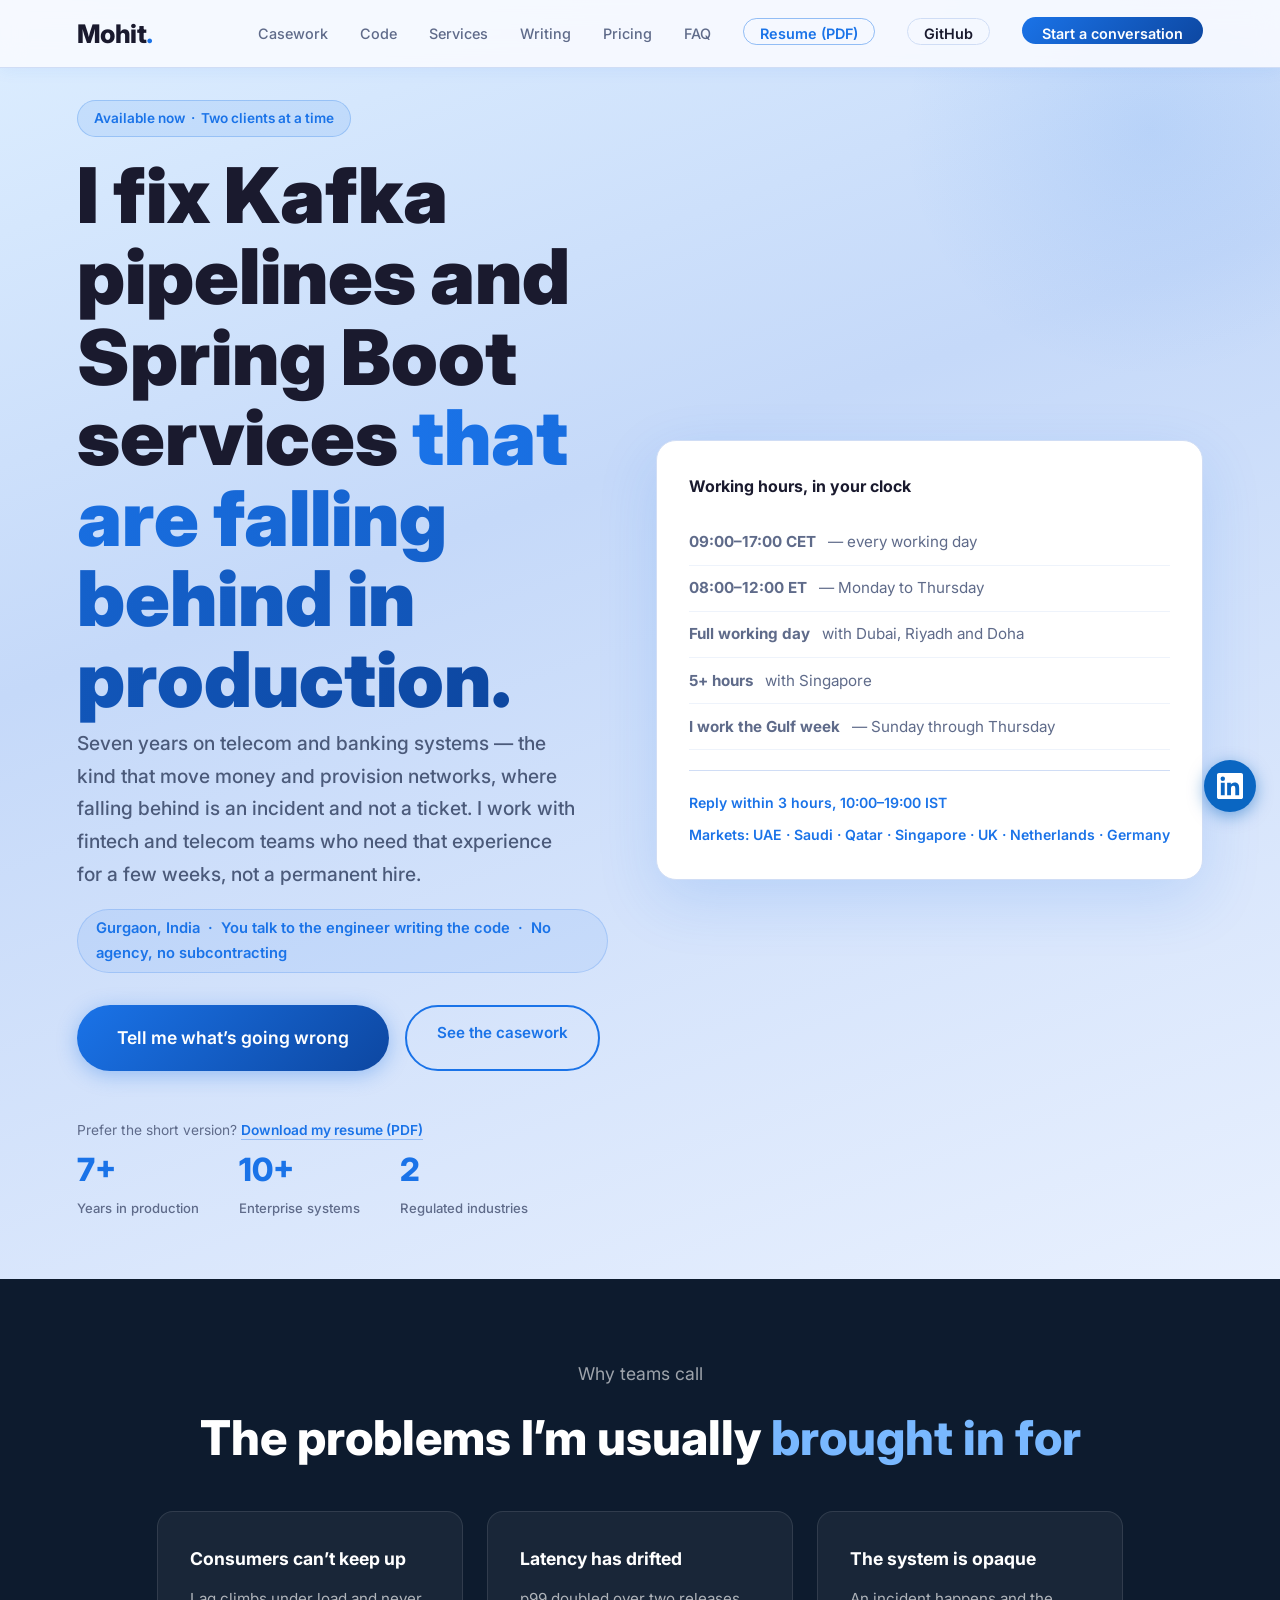
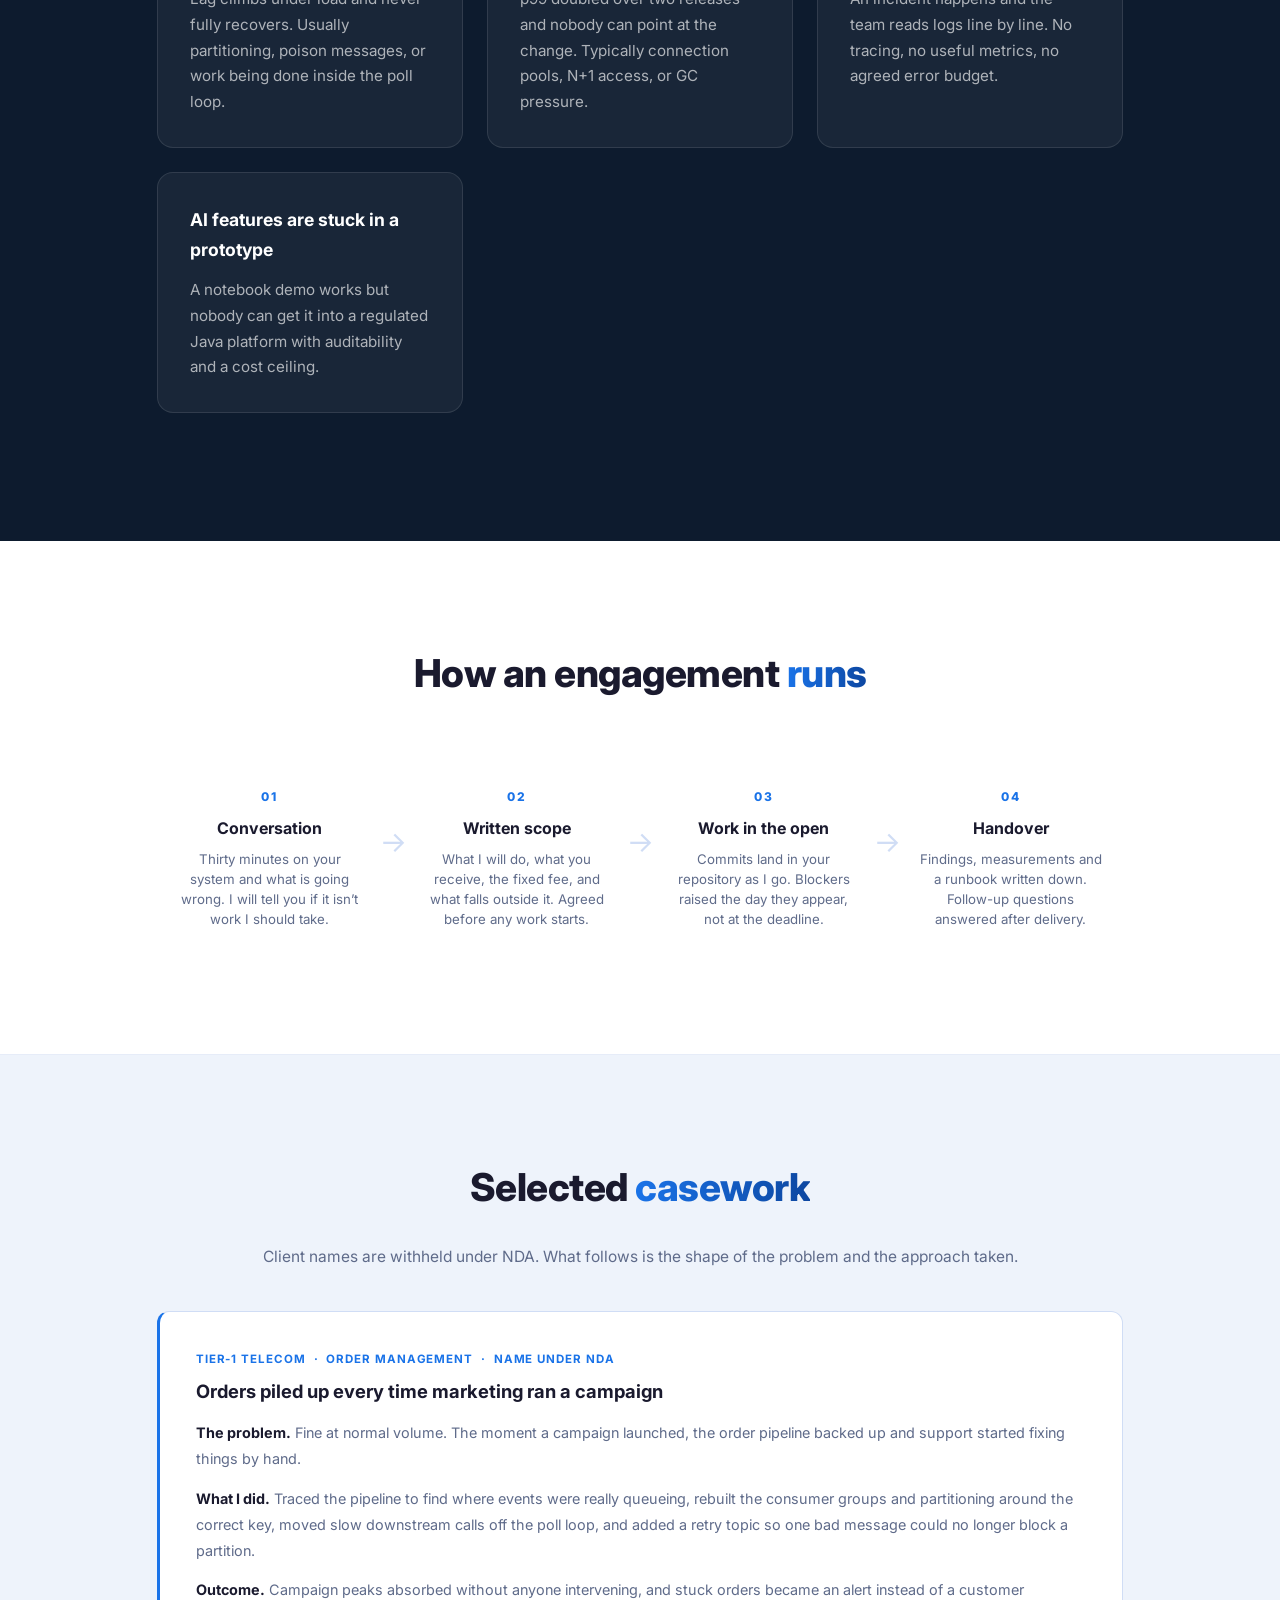
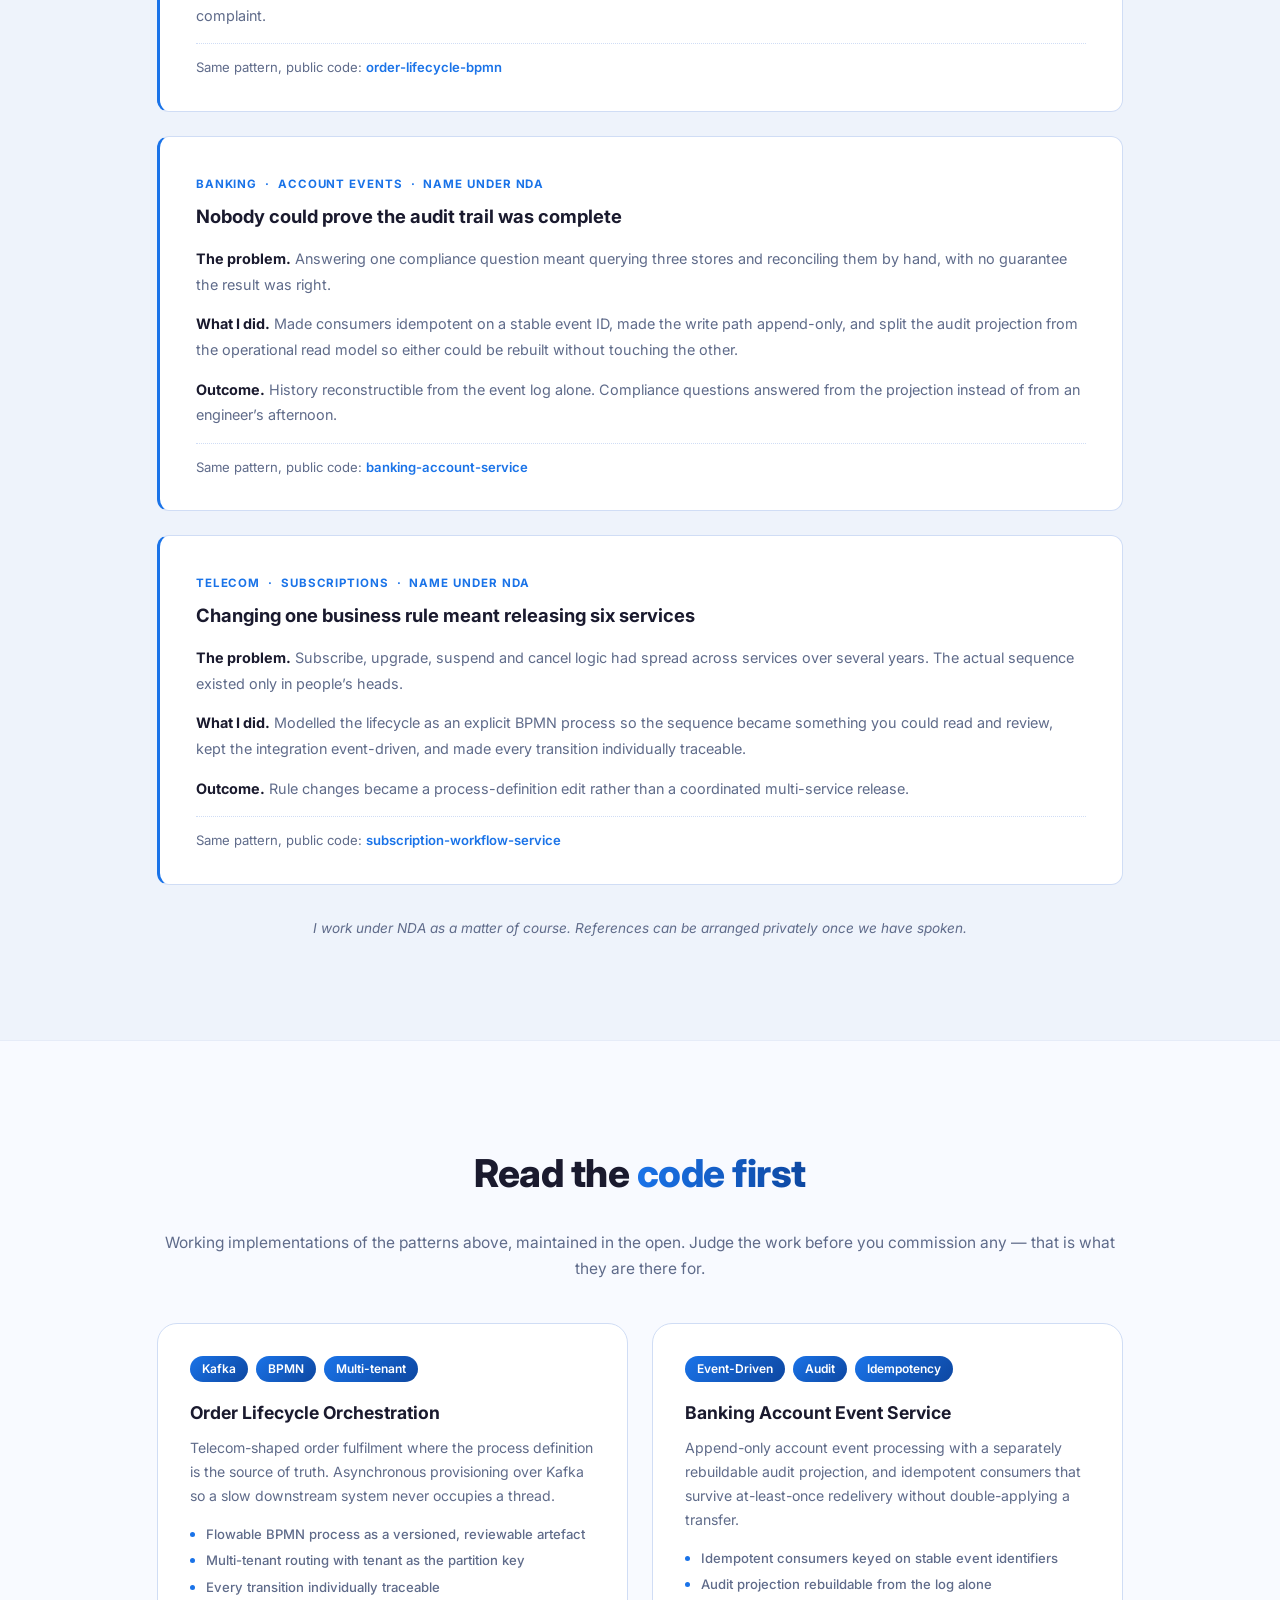
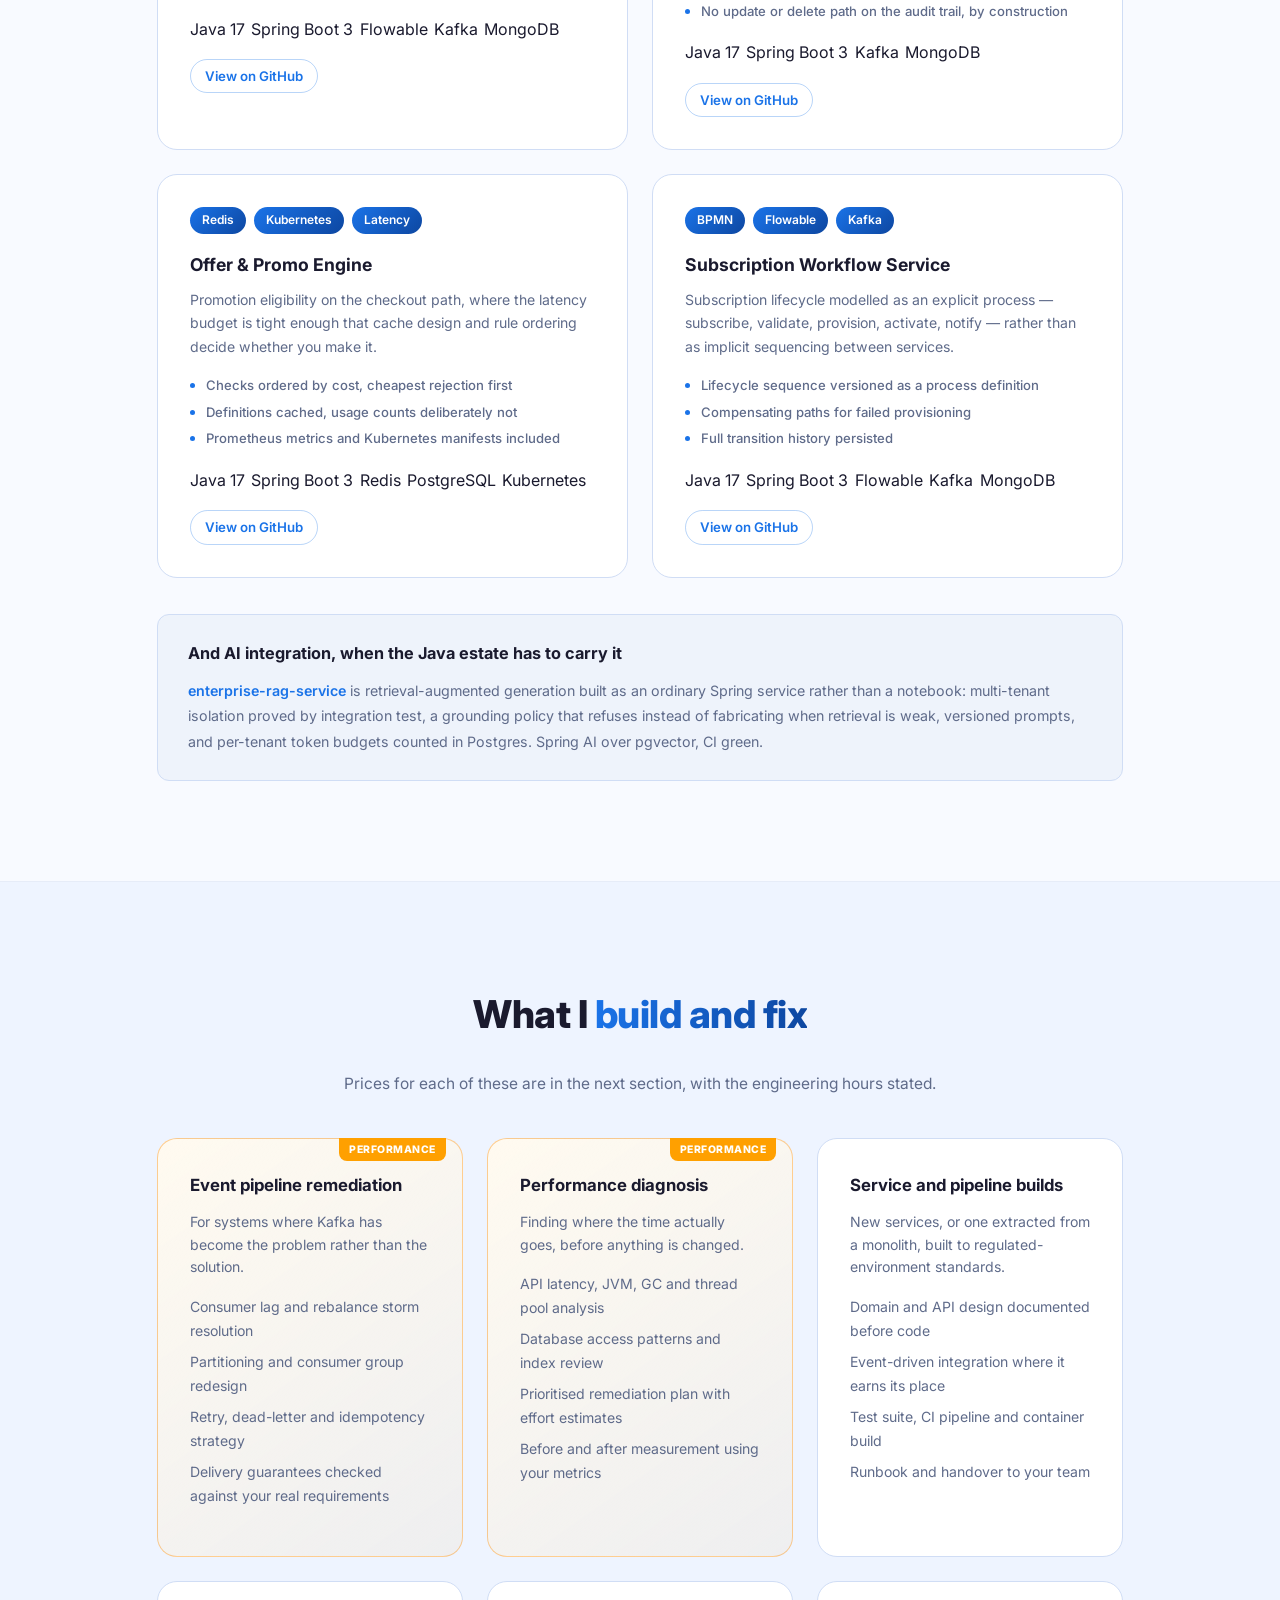
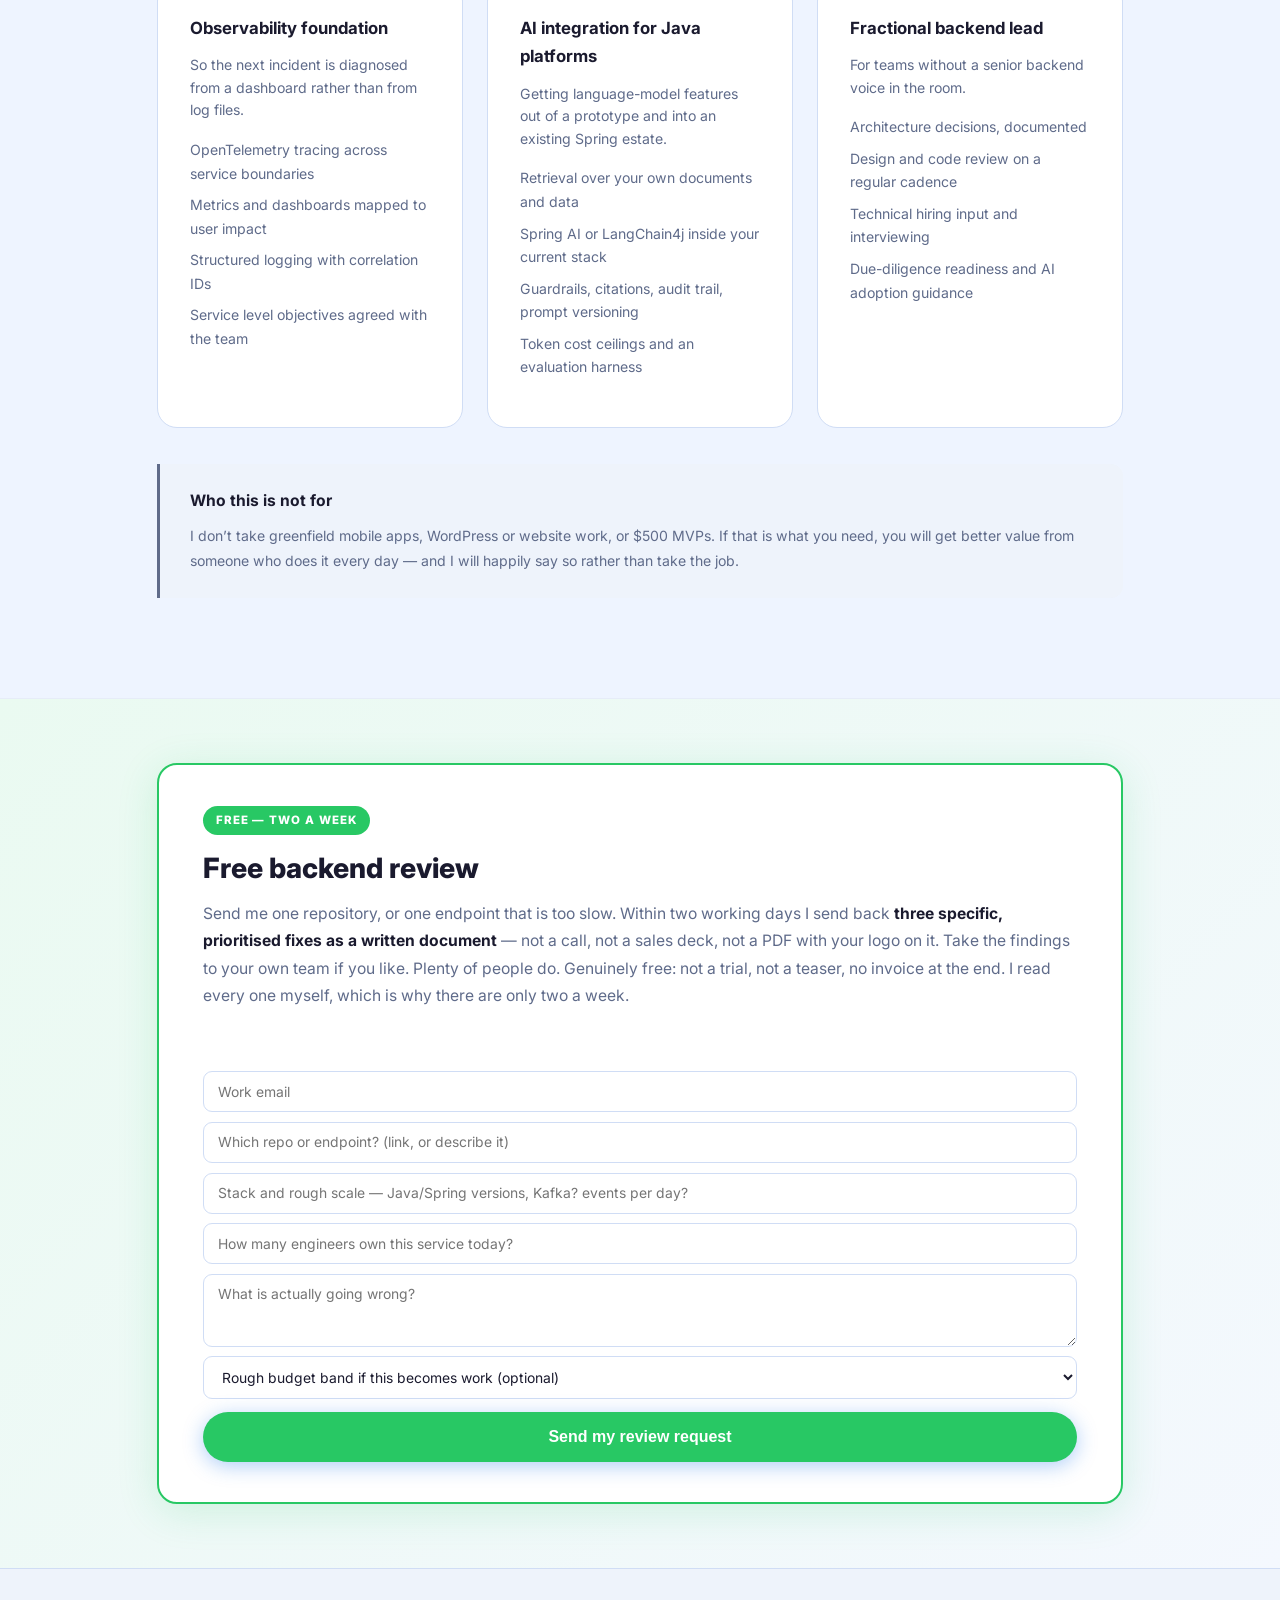
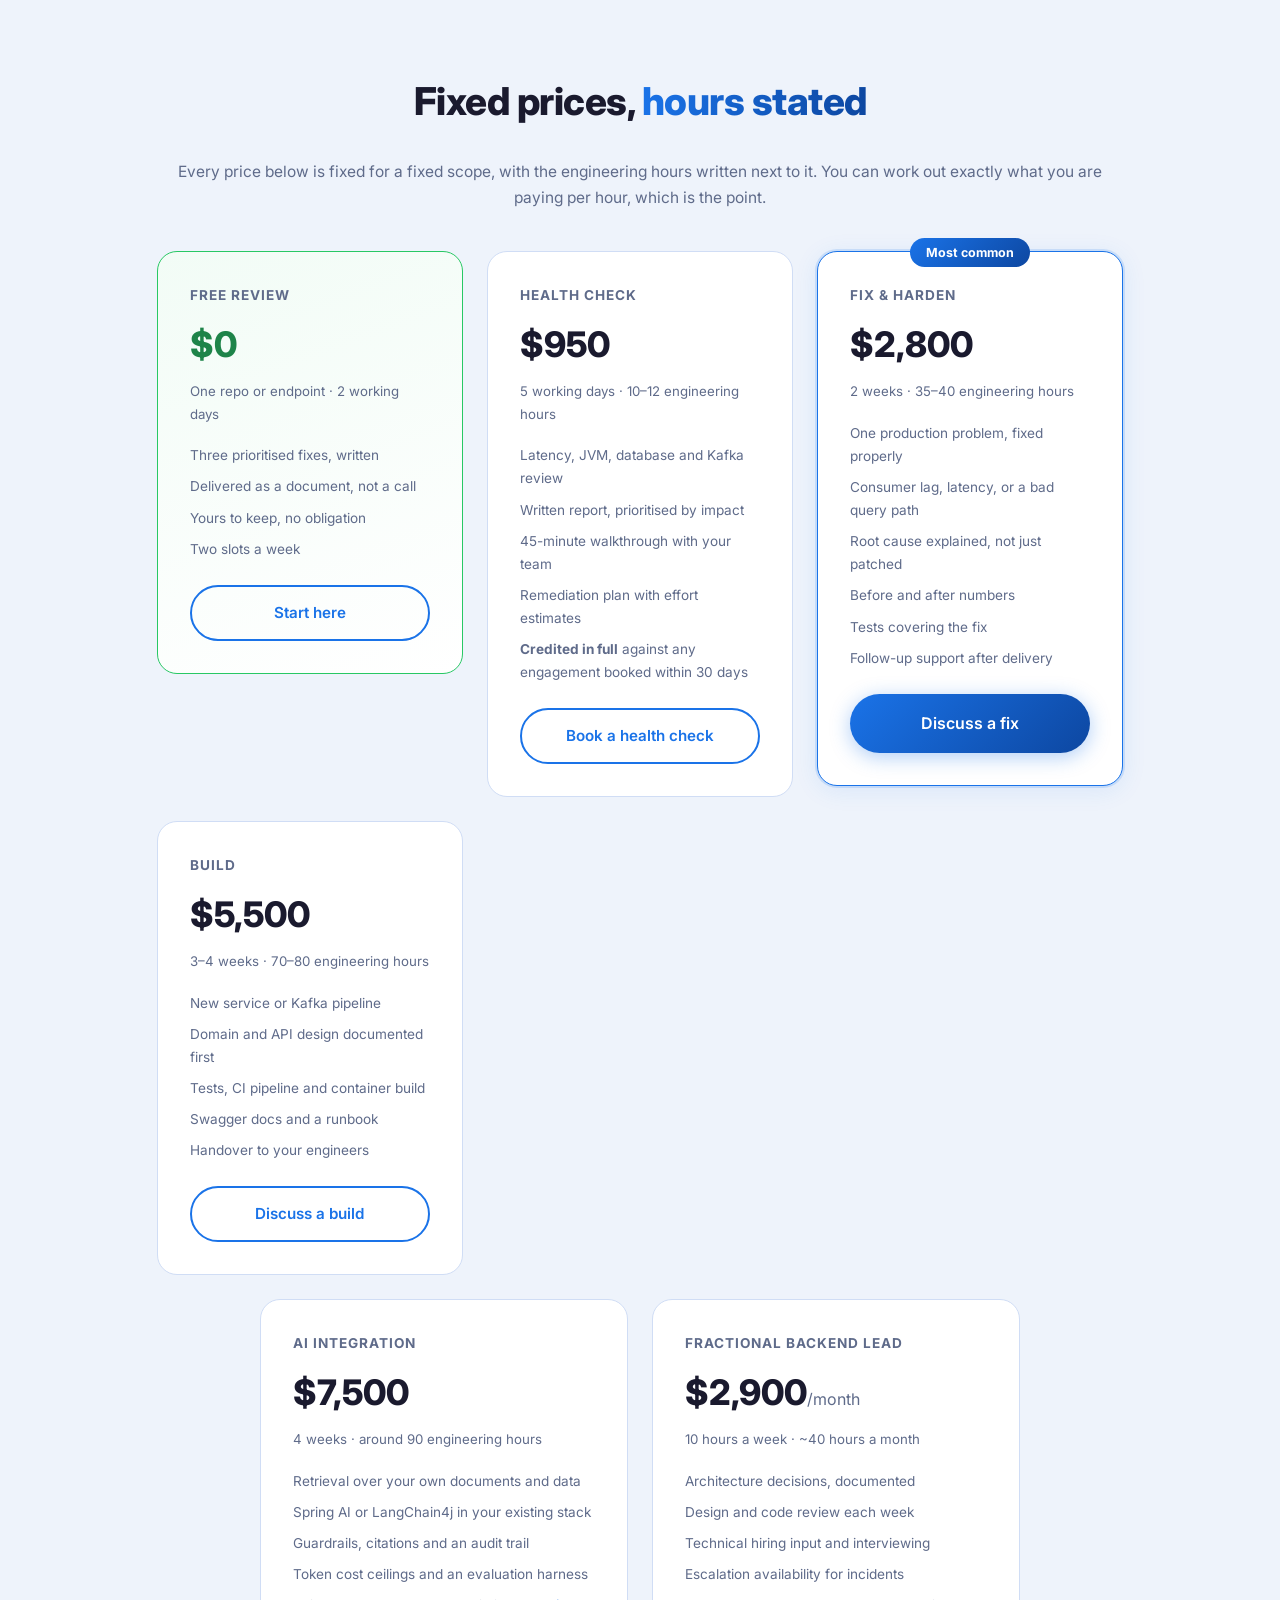
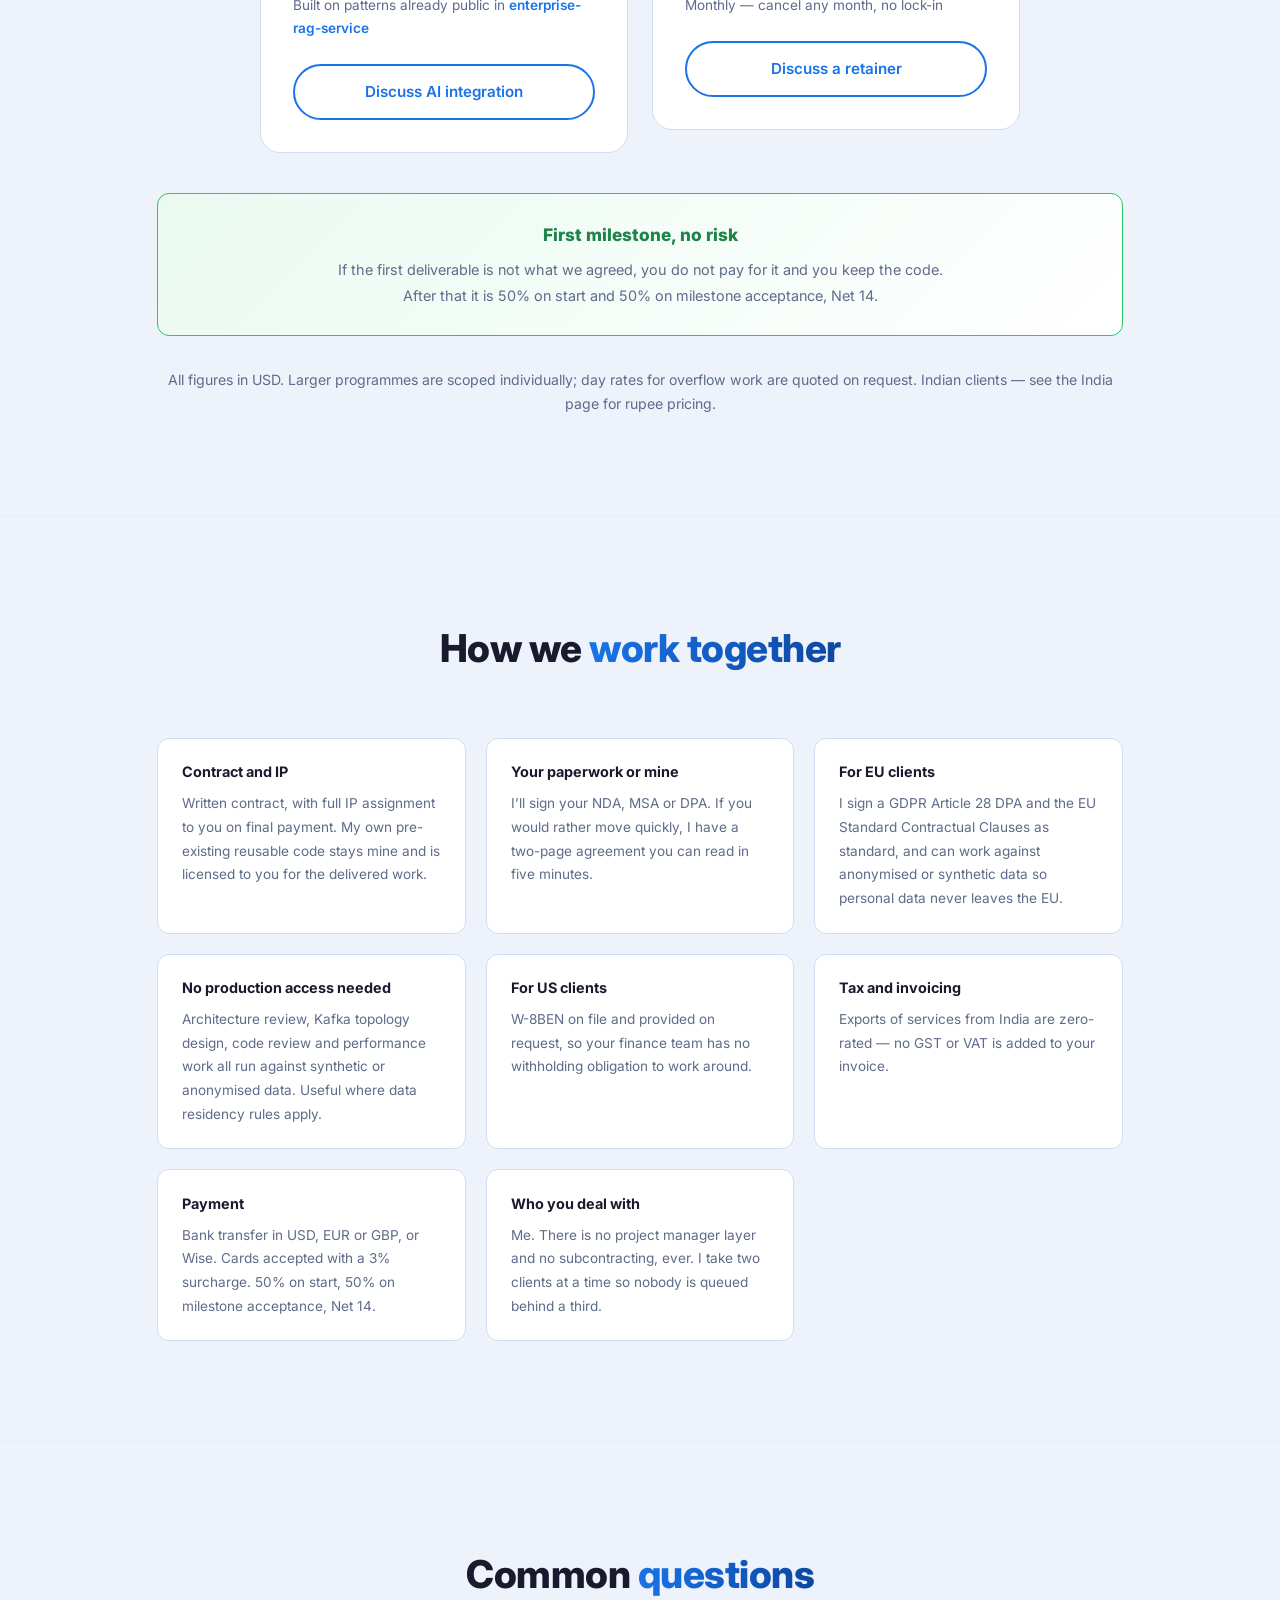
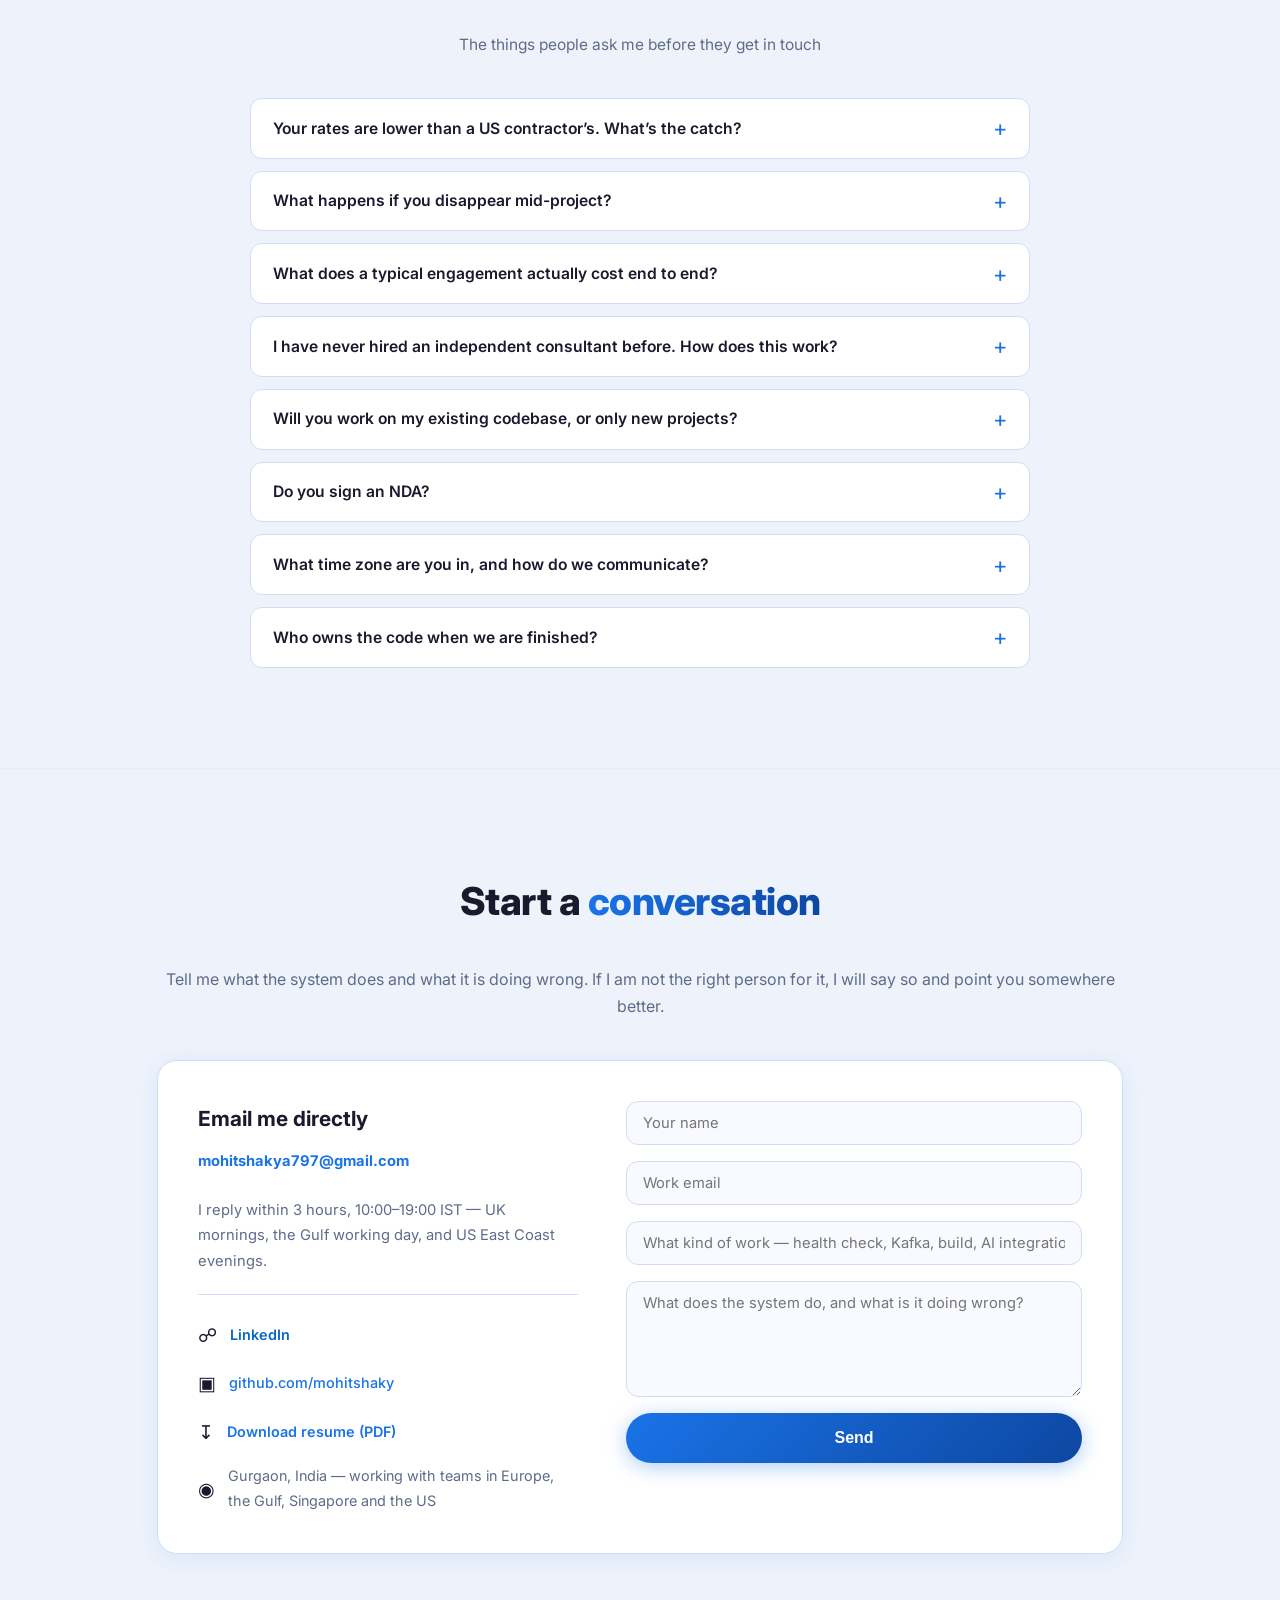
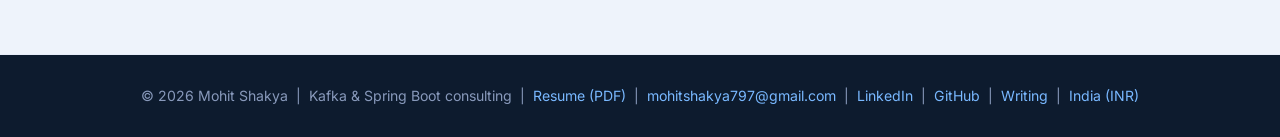
==== commit 2af3d490: "Add a writing section targeting problem-shaped search queries The landing page cannot rank for more " ====
--- a/index.html
+++ b/index.html
@@ -101,7 +101,8 @@
     <ul class="nav-links">
       <li><a href="#casework">Casework</a></li>
       <li><a href="#projects">Code</a></li>
-      <li><a href="#services">Services</a></li>
+      <li><a href="#services">Services</a></li>
+      <li><a href="writing/">Writing</a></li>
       <li><a href="#fees">Pricing</a></li>
       <li><a href="#faq">FAQ</a></li>
       <li><a href="Mohit-Shakya-Resume.pdf" class="btn-github btn-resume" download>Resume (PDF)</a></li>
@@ -790,6 +791,7 @@
       <a href="#" class="email-link" data-fill="text" style="color:#79b8ff">Email</a> &nbsp;|&nbsp;
       <a href="https://linkedin.com/in/mohit-shakya-9ab944110" target="_blank" rel="noopener noreferrer" style="color:#79b8ff">LinkedIn</a> &nbsp;|&nbsp;
       <a href="https://github.com/mohitshaky" target="_blank" rel="noopener noreferrer" style="color:#79b8ff">GitHub</a> &nbsp;|&nbsp;
+      <a href="writing/" style="color:#79b8ff">Writing</a> &nbsp;|&nbsp;
       <a href="india.html" style="color:#79b8ff">India (INR)</a>
     </p>
   </footer>
--- a/style.css
+++ b/style.css
@@ -1444,6 +1444,132 @@
 }
 
 /* ------------------------------------------------------------------
+   Long-form articles
+   ------------------------------------------------------------------ */
+.article-wrap {
+  max-width: 720px;
+  margin: 0 auto;
+  padding: 120px 6% 80px;
+}
+.article-meta {
+  font-size: 0.8rem;
+  font-weight: 600;
+  letter-spacing: 0.06em;
+  text-transform: uppercase;
+  color: var(--primary);
+  margin-bottom: 0.9rem;
+}
+.article-wrap h1 {
+  font-size: 2.3rem;
+  font-weight: 800;
+  line-height: 1.2;
+  letter-spacing: -0.5px;
+  color: var(--text);
+  margin-bottom: 1rem;
+}
+.article-standfirst {
+  font-size: 1.08rem;
+  line-height: 1.75;
+  color: var(--text-muted);
+  padding-bottom: 1.6rem;
+  margin-bottom: 2rem;
+  border-bottom: 1px solid var(--border);
+}
+.article-wrap h2 {
+  font-size: 1.32rem;
+  font-weight: 700;
+  color: var(--text);
+  margin: 2.4rem 0 0.9rem;
+  line-height: 1.35;
+}
+.article-wrap h3 {
+  font-size: 1.03rem;
+  font-weight: 700;
+  color: var(--text);
+  margin: 1.8rem 0 0.6rem;
+}
+.article-wrap p {
+  font-size: 0.98rem;
+  line-height: 1.85;
+  color: var(--text-muted);
+  margin-bottom: 1.15rem;
+}
+.article-wrap p strong,
+.article-wrap li strong { color: var(--text); font-weight: 650; }
+.article-wrap ul, .article-wrap ol { margin: 0 0 1.3rem 1.15rem; }
+.article-wrap li {
+  font-size: 0.98rem;
+  line-height: 1.8;
+  color: var(--text-muted);
+  margin-bottom: 0.45rem;
+}
+.article-wrap code {
+  font-family: "Cascadia Mono", Consolas, monospace;
+  font-size: 0.86em;
+  background: var(--bg-alt);
+  border: 1px solid var(--border);
+  border-radius: 5px;
+  padding: 1px 6px;
+  color: var(--text);
+}
+.article-wrap pre {
+  background: #0f1729;
+  color: #d6e4ff;
+  border-radius: var(--radius);
+  padding: 1.1rem 1.3rem;
+  overflow-x: auto;
+  margin-bottom: 1.3rem;
+  font-size: 0.85rem;
+  line-height: 1.65;
+}
+.article-wrap pre code { background: none; border: none; color: inherit; padding: 0; }
+.article-callout {
+  background: var(--bg-alt);
+  border-left: 3px solid var(--primary);
+  border-radius: 0 var(--radius) var(--radius) 0;
+  padding: 1.1rem 1.4rem;
+  margin: 1.6rem 0;
+}
+.article-callout p { margin-bottom: 0; font-size: 0.93rem; }
+.article-cta {
+  margin-top: 3rem;
+  padding: 1.75rem 1.9rem;
+  background: linear-gradient(135deg, #eafaf1, var(--surface));
+  border: 1px solid #28c864;
+  border-radius: var(--radius-lg);
+}
+.article-cta h3 { margin-top: 0; }
+.article-cta p { font-size: 0.92rem; margin-bottom: 1rem; }
+.article-back {
+  display: inline-block;
+  margin-bottom: 2rem;
+  font-size: 0.86rem;
+  font-weight: 600;
+  color: var(--primary);
+  text-decoration: none;
+}
+.article-back:hover { text-decoration: underline; }
+
+.writing-list { display: flex; flex-direction: column; gap: 1.1rem; margin-top: 2.5rem; }
+.writing-item {
+  display: block;
+  background: var(--surface);
+  border: 1px solid var(--border);
+  border-radius: var(--radius);
+  padding: 1.5rem 1.7rem;
+  text-decoration: none;
+  transition: border-color 0.2s, box-shadow 0.2s, transform 0.2s;
+}
+.writing-item:hover { border-color: var(--primary); box-shadow: var(--shadow); transform: translateY(-2px); }
+.writing-item h2 { font-size: 1.12rem; font-weight: 700; color: var(--text); margin-bottom: 0.4rem; line-height: 1.4; }
+.writing-item p { font-size: 0.9rem; line-height: 1.7; color: var(--text-muted); margin: 0; }
+
+@media (max-width: 640px) {
+  .article-wrap { padding: 100px 6% 60px; }
+  .article-wrap h1 { font-size: 1.75rem; }
+}
+
+/* ------------------------------------------------------------------
    Mobile collapse for the pricing grids.
 
    .pricing-grid's single-column rule lives in a @media block earlier in
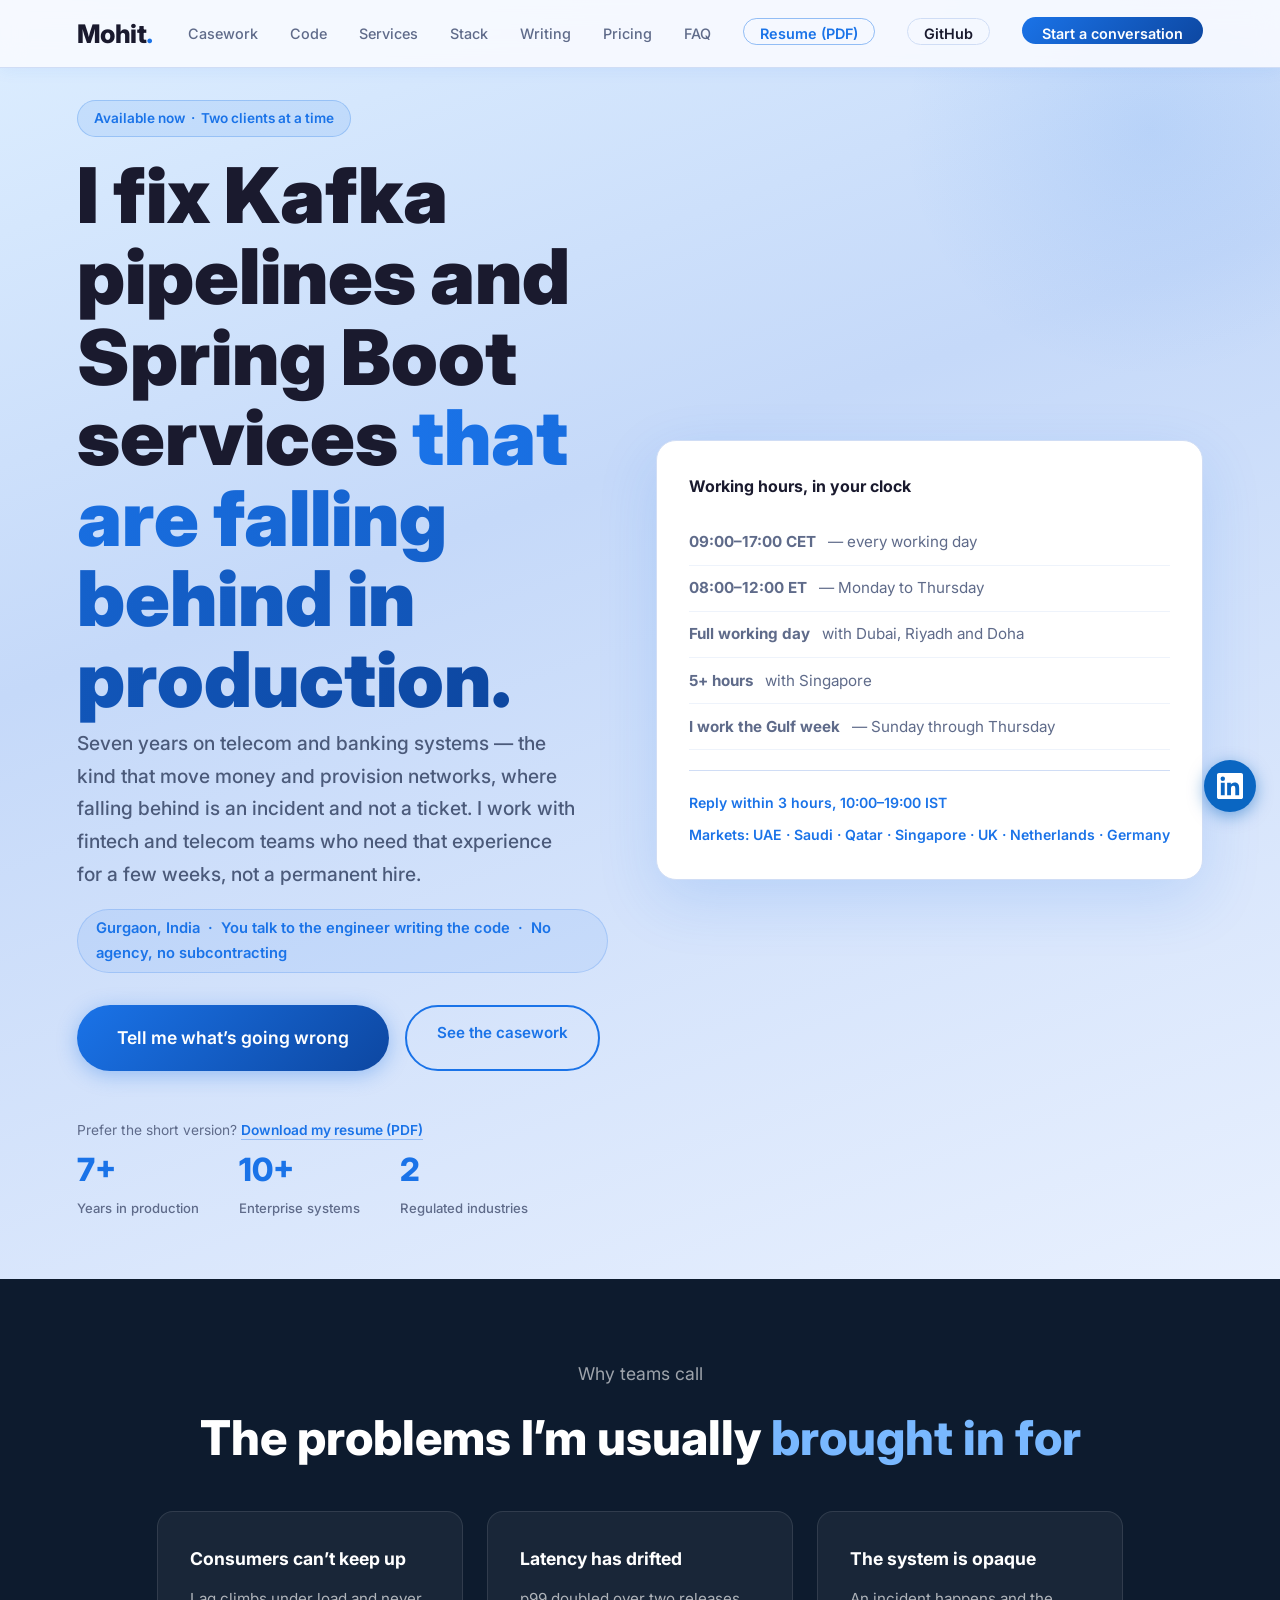
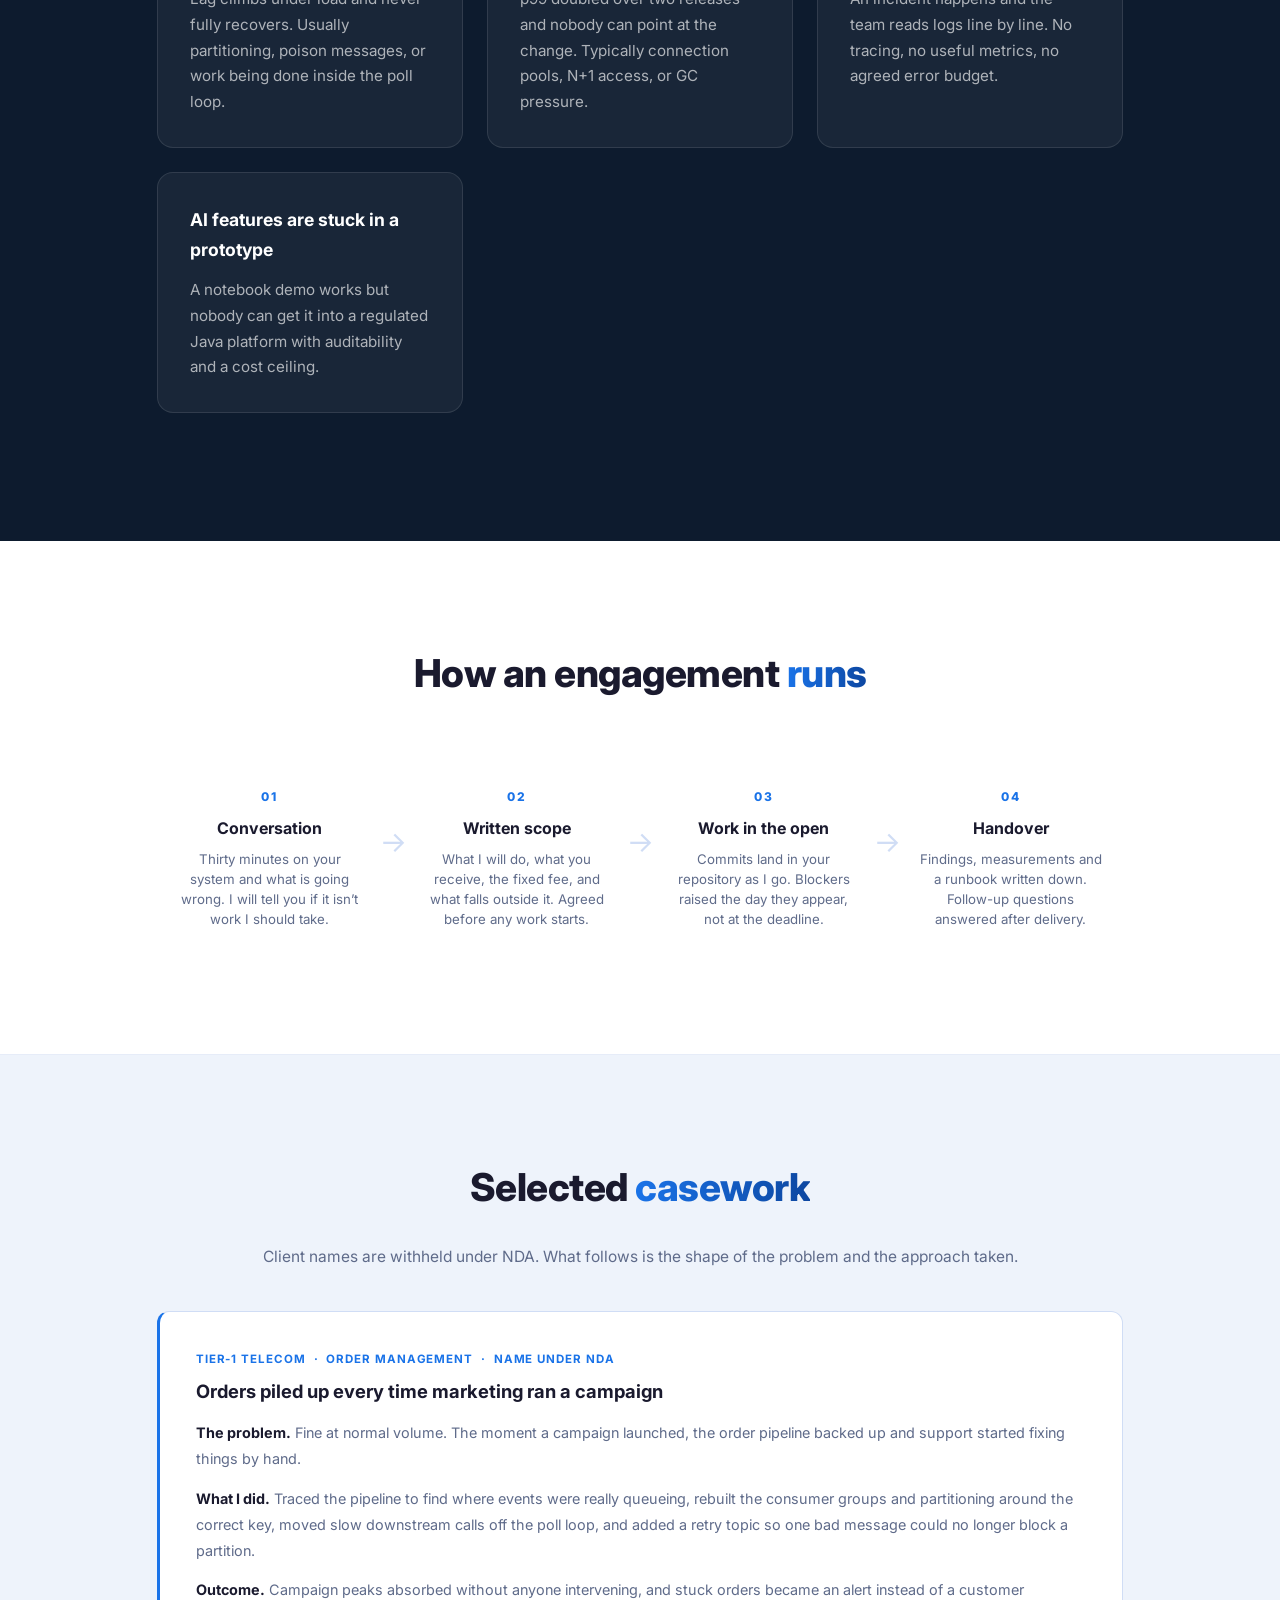
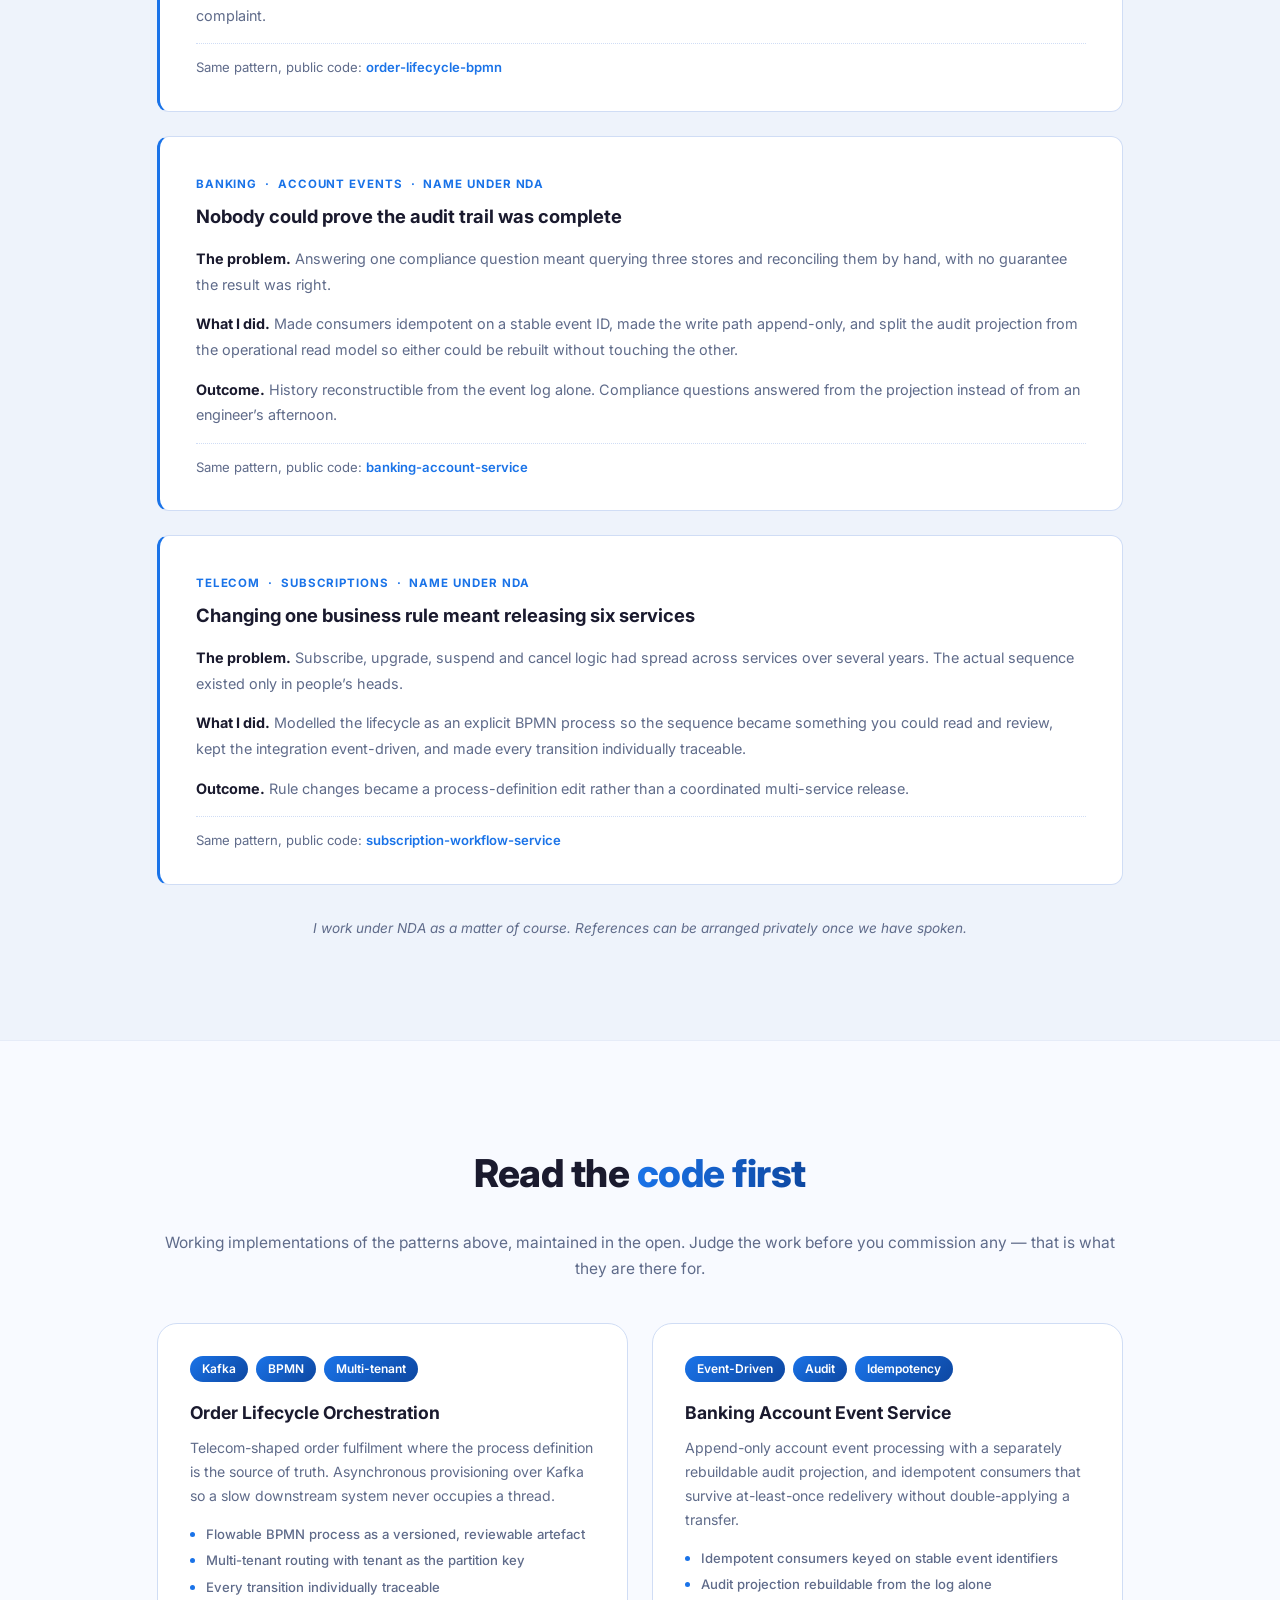
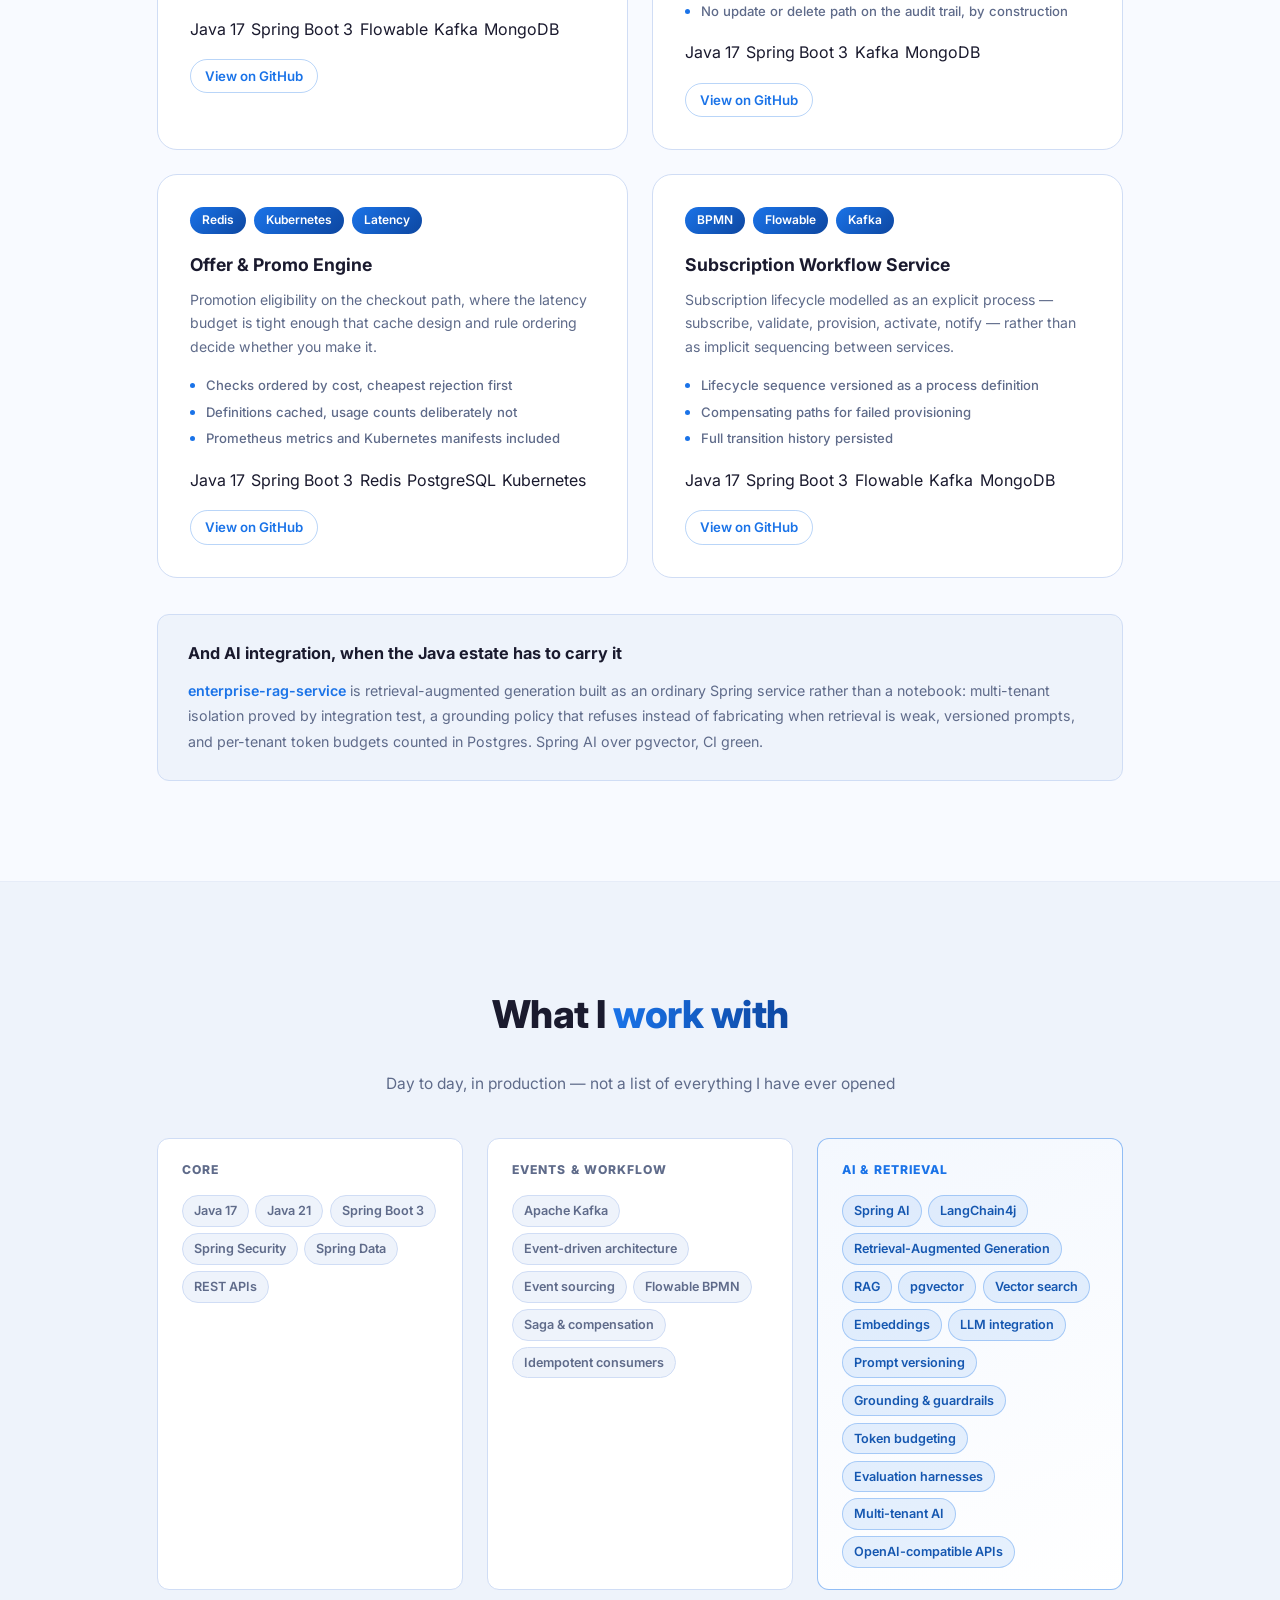
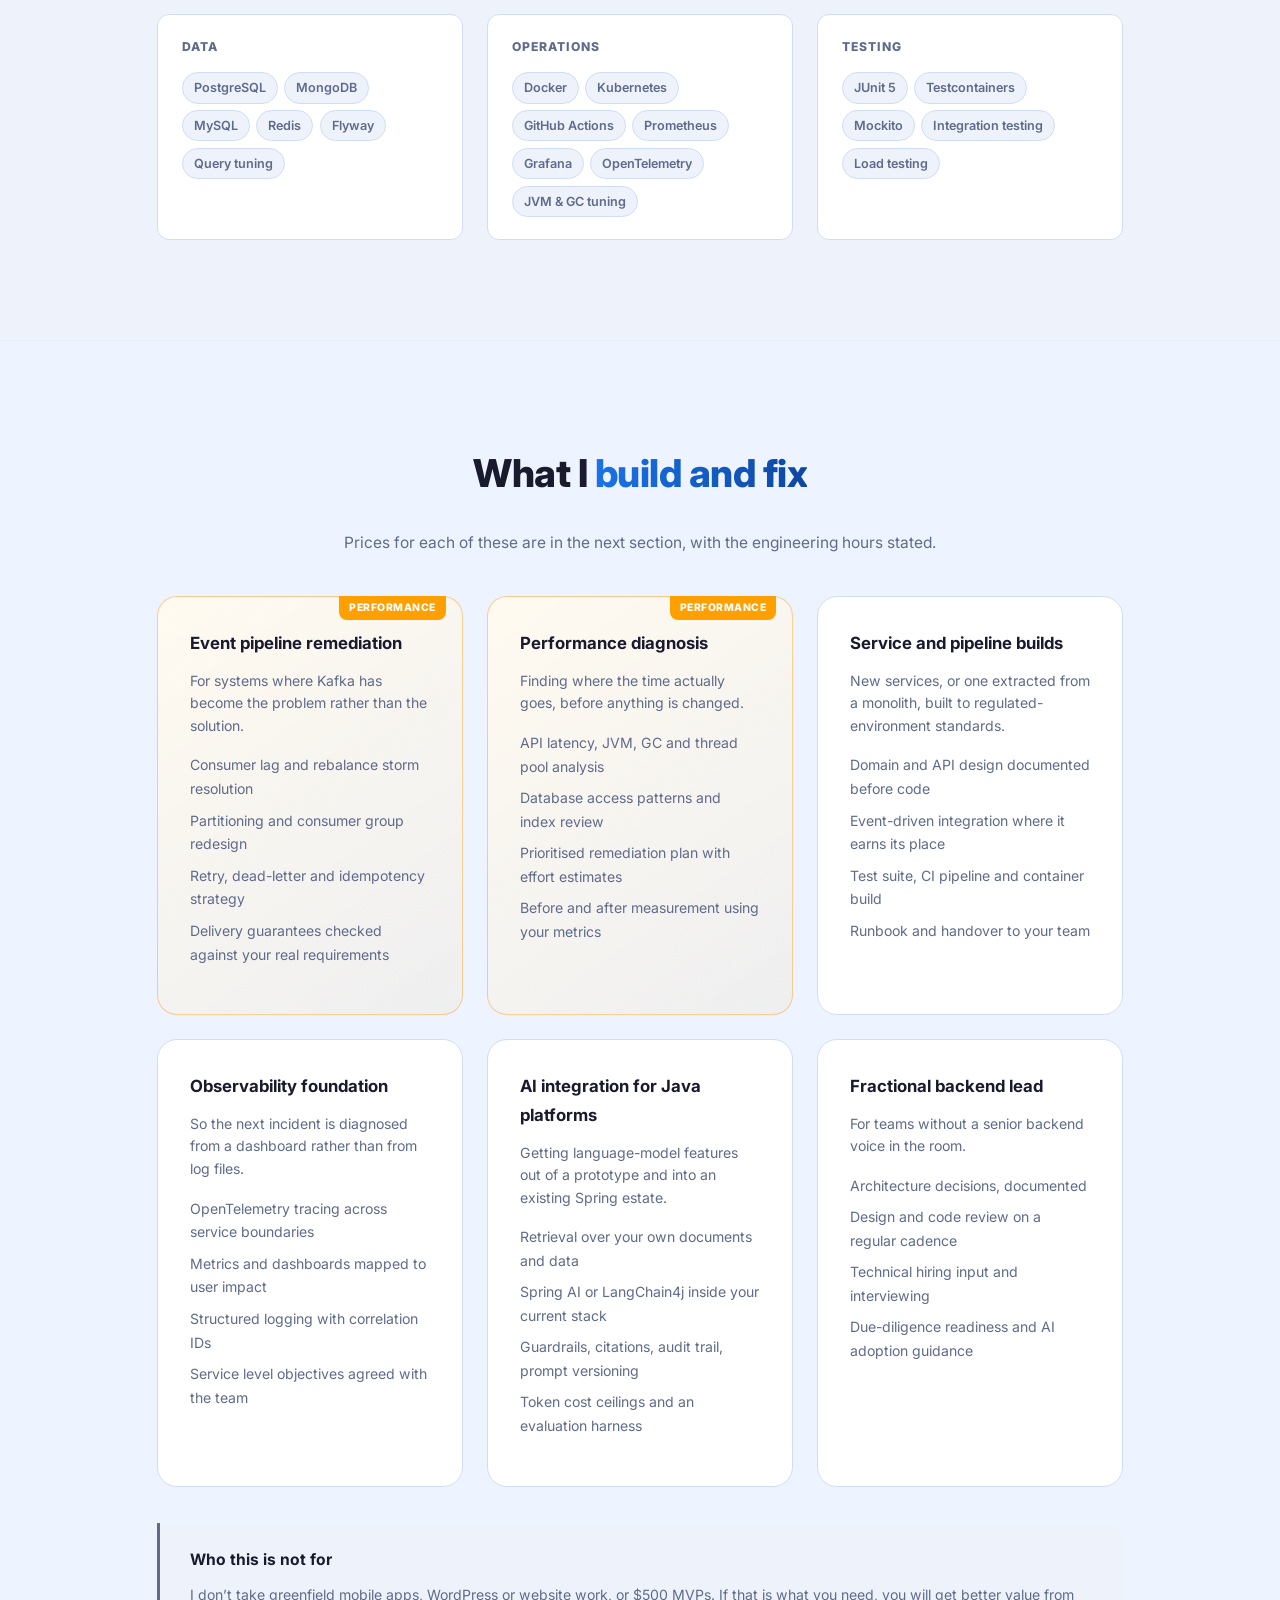
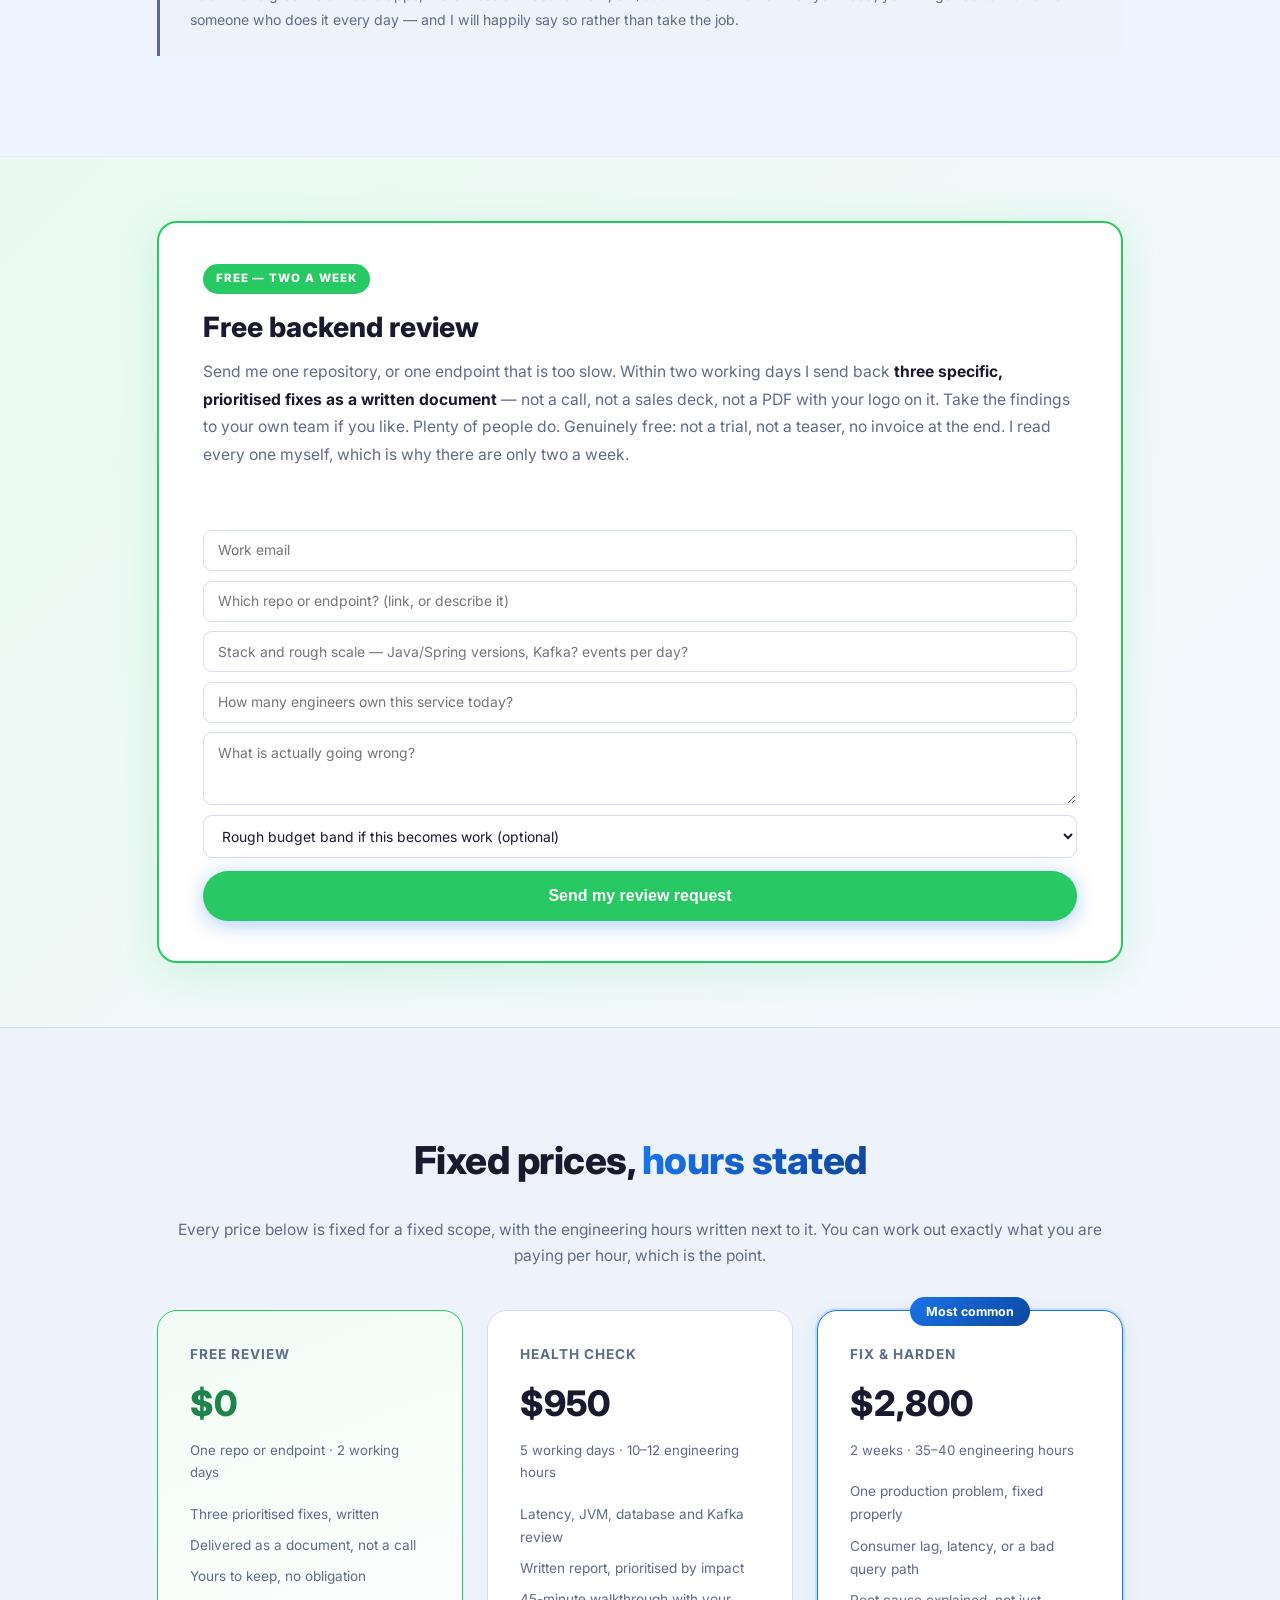
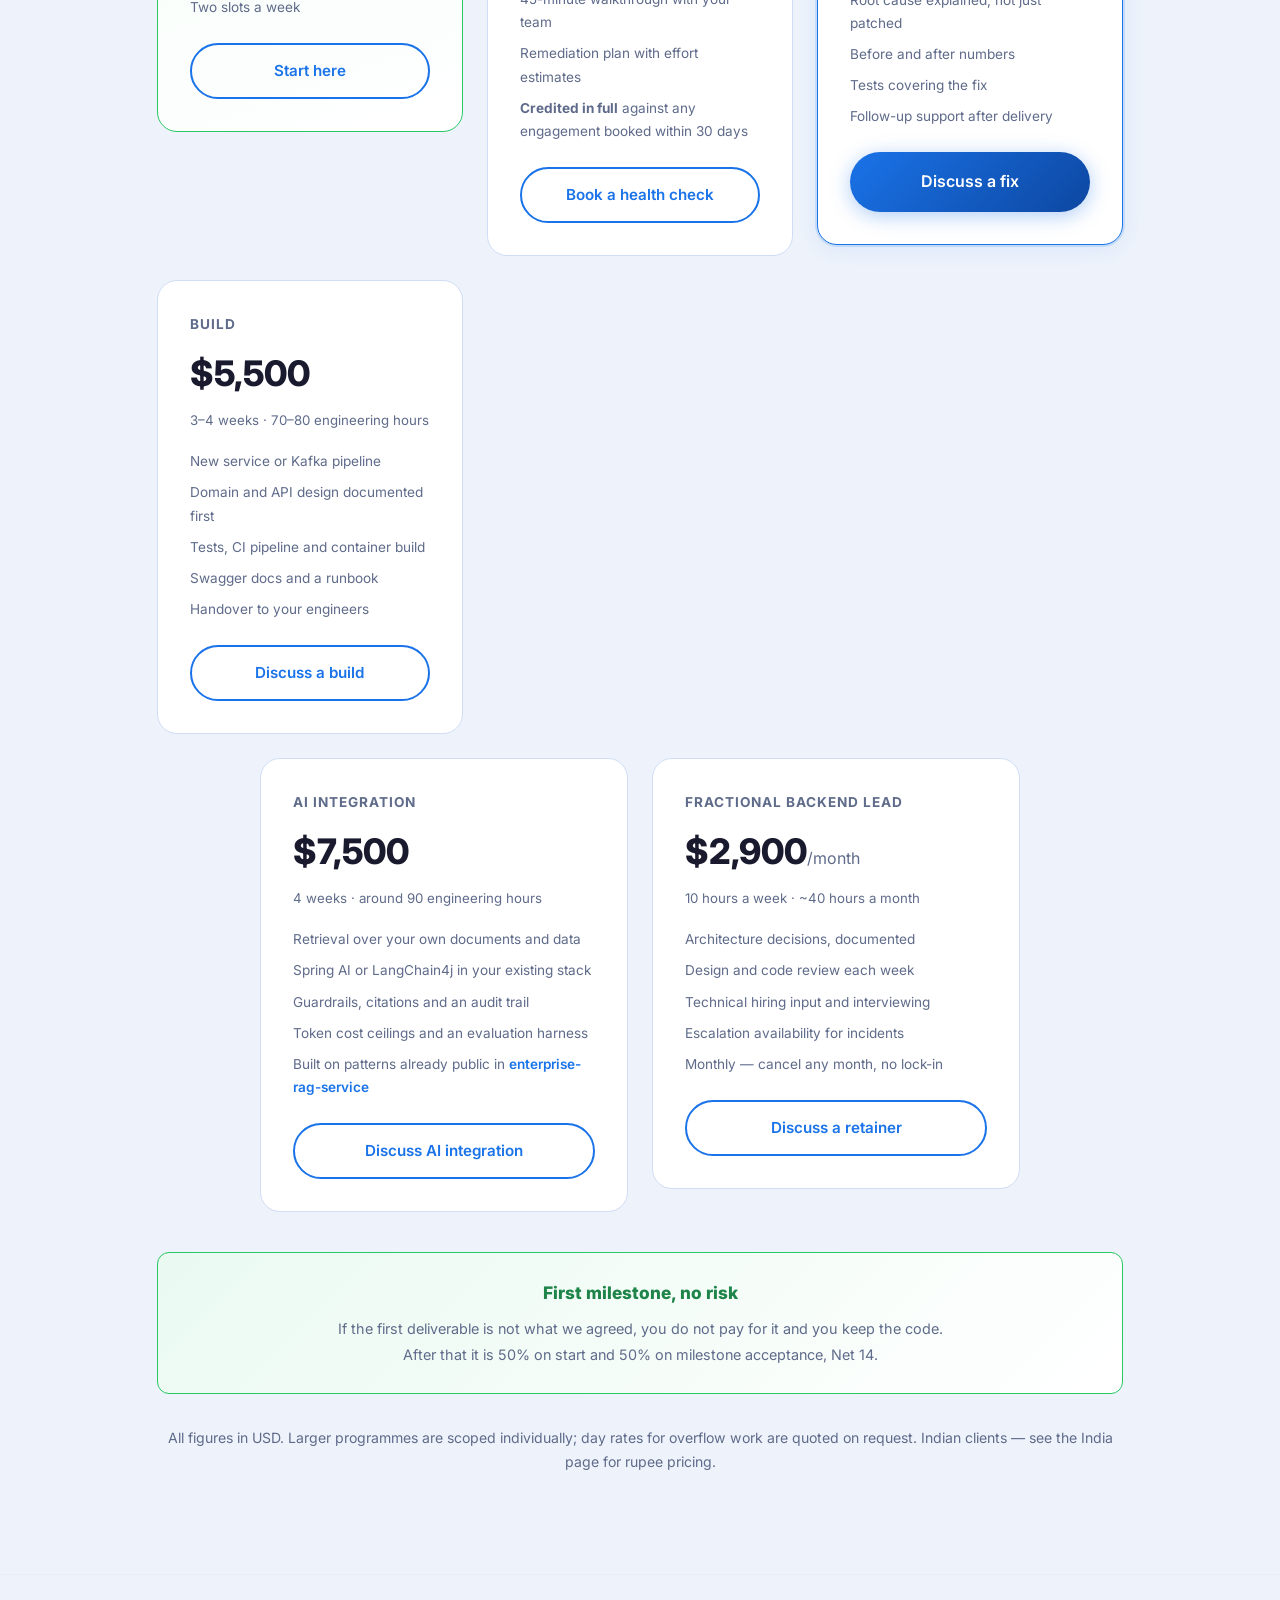
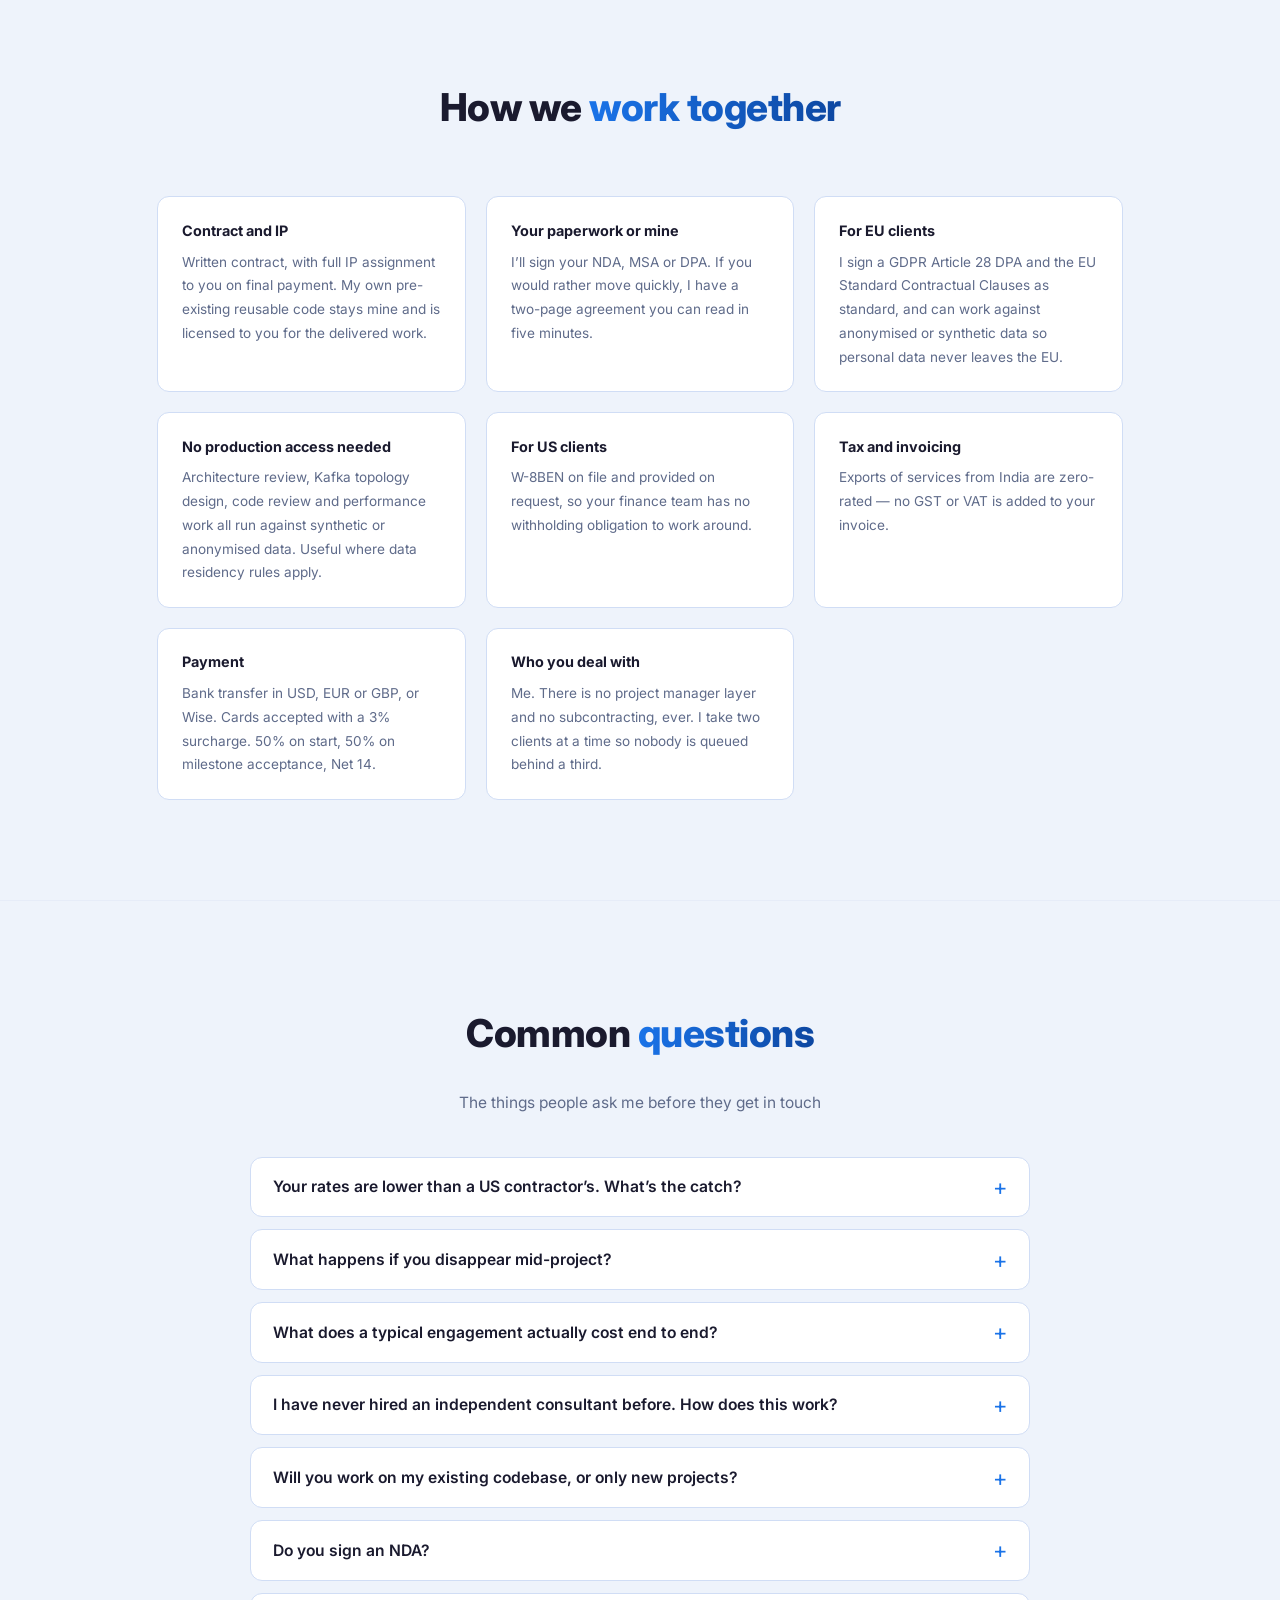
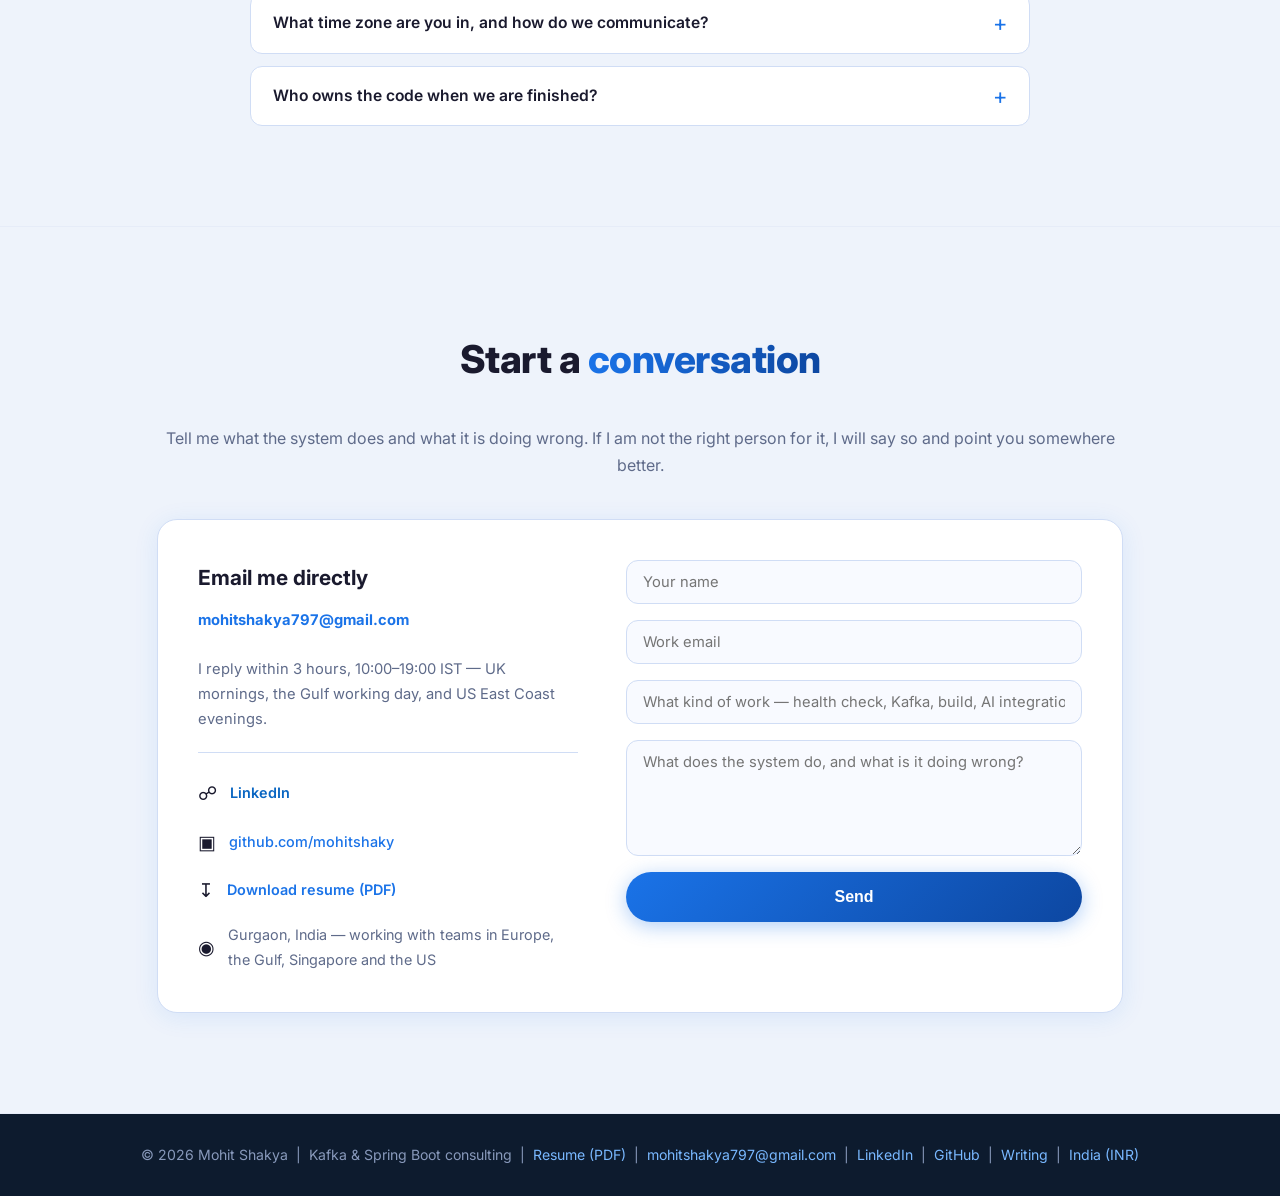
==== commit a5b5ebc4: "Add a stack section, with the AI vocabulary spelled out The page named Spring AI once, inside a serv" ====
--- a/index.html
+++ b/index.html
@@ -6,7 +6,8 @@
   <title>Mohit Shakya | Kafka &amp; Spring Boot Consultant for Fintech and Telecom</title>
   <!-- SEO -->
   <meta name="description" content="I fix Kafka pipelines and Spring Boot services that fall behind in production. 7+ years on telecom and banking systems. Fixed prices, engineering hours stated."/>
-  <meta name="keywords" content="Kafka consultant, Kafka consumer lag, Spring Boot consultant, Java backend consultant, event-driven architecture consultant, fintech backend, telecom backend, JVM performance tuning, Spring AI, RAG Java, backend performance audit, freelance Java architect"/>
+  <meta name="keywords" content="Kafka consultant, Kafka consumer lag, Spring Boot consultant, Java backend consultant, event-driven architecture consultant, fintech backend, telecom backend, JVM performance tuning, backend performance audit, freelance Java architect, Spring AI consultant, LangChain4j, RAG Java, retrieval augmented generation Java, pgvector, vector search Java, LLM integration Java, enterprise AI integration, multi-tenant RAG, AI guardrails, prompt versioning, GenAI backend"/>
+  <meta name="google-site-verification" content="MoRMn5H8R-8Trkm5VIDj_5N-KDwq7Hb4_ub2XQQwYTg"/>
   <meta name="author" content="Mohit Shakya"/>
   <meta property="og:title" content="Mohit Shakya | Kafka &amp; Spring Boot Consultant for Fintech and Telecom"/>
   <meta property="og:description" content="I fix Kafka pipelines and Spring Boot services that are falling behind in production. 7+ years on telecom and banking systems. Fixed prices, hours stated."/>
@@ -102,6 +103,7 @@
       <li><a href="#casework">Casework</a></li>
       <li><a href="#projects">Code</a></li>
       <li><a href="#services">Services</a></li>
+      <li><a href="#stack">Stack</a></li>
       <li><a href="writing/">Writing</a></li>
       <li><a href="#fees">Pricing</a></li>
       <li><a href="#faq">FAQ</a></li>
@@ -388,6 +390,64 @@
     </div>
   </section>
 
+  <!-- STACK -->
+  <section class="section stack" id="stack">
+    <div class="container">
+      <h2 class="section-title">What I <span>work with</span></h2>
+      <p class="section-sub">Day to day, in production &mdash; not a list of everything I have ever opened</p>
+      <div class="stack-grid">
+        <div class="stack-group">
+          <h4>Core</h4>
+          <div class="tag-row">
+            <span class="tag">Java 17</span><span class="tag">Java 21</span><span class="tag">Spring Boot 3</span>
+            <span class="tag">Spring Security</span><span class="tag">Spring Data</span><span class="tag">REST APIs</span>
+          </div>
+        </div>
+        <div class="stack-group">
+          <h4>Events &amp; workflow</h4>
+          <div class="tag-row">
+            <span class="tag">Apache Kafka</span><span class="tag">Event-driven architecture</span>
+            <span class="tag">Event sourcing</span><span class="tag">Flowable BPMN</span>
+            <span class="tag">Saga &amp; compensation</span><span class="tag">Idempotent consumers</span>
+          </div>
+        </div>
+        <div class="stack-group stack-ai">
+          <h4>AI &amp; retrieval</h4>
+          <div class="tag-row">
+            <span class="tag">Spring AI</span><span class="tag">LangChain4j</span>
+            <span class="tag">Retrieval-Augmented Generation</span><span class="tag">RAG</span>
+            <span class="tag">pgvector</span><span class="tag">Vector search</span>
+            <span class="tag">Embeddings</span><span class="tag">LLM integration</span>
+            <span class="tag">Prompt versioning</span><span class="tag">Grounding &amp; guardrails</span>
+            <span class="tag">Token budgeting</span><span class="tag">Evaluation harnesses</span>
+            <span class="tag">Multi-tenant AI</span><span class="tag">OpenAI-compatible APIs</span>
+          </div>
+        </div>
+        <div class="stack-group">
+          <h4>Data</h4>
+          <div class="tag-row">
+            <span class="tag">PostgreSQL</span><span class="tag">MongoDB</span><span class="tag">MySQL</span>
+            <span class="tag">Redis</span><span class="tag">Flyway</span><span class="tag">Query tuning</span>
+          </div>
+        </div>
+        <div class="stack-group">
+          <h4>Operations</h4>
+          <div class="tag-row">
+            <span class="tag">Docker</span><span class="tag">Kubernetes</span><span class="tag">GitHub Actions</span>
+            <span class="tag">Prometheus</span><span class="tag">Grafana</span><span class="tag">OpenTelemetry</span>
+            <span class="tag">JVM &amp; GC tuning</span>
+          </div>
+        </div>
+        <div class="stack-group">
+          <h4>Testing</h4>
+          <div class="tag-row">
+            <span class="tag">JUnit 5</span><span class="tag">Testcontainers</span><span class="tag">Mockito</span>
+            <span class="tag">Integration testing</span><span class="tag">Load testing</span>
+          </div>
+        </div>
+      </div>
+    </div>
+  </section>
   <!-- SERVICES -->
   <section class="section services" id="services">
     <div class="container">
--- a/style.css
+++ b/style.css
@@ -1444,6 +1444,54 @@
 }
 
 /* ------------------------------------------------------------------
+   Stack tags
+   ------------------------------------------------------------------ */
+.stack { background: var(--bg-alt); }
+.stack-grid {
+  display: grid;
+  grid-template-columns: repeat(auto-fit, minmax(300px, 1fr));
+  gap: 1.5rem;
+  margin-top: 2.5rem;
+}
+.stack-group {
+  background: var(--surface);
+  border: 1px solid var(--border);
+  border-radius: var(--radius);
+  padding: 1.35rem 1.5rem;
+}
+.stack-group h4 {
+  font-size: 0.76rem;
+  font-weight: 800;
+  letter-spacing: 0.09em;
+  text-transform: uppercase;
+  color: var(--text-muted);
+  margin-bottom: 0.9rem;
+}
+/* The AI group is the differentiator, so it gets the accent treatment —
+   most Spring Boot freelancers cannot fill this box. */
+.stack-group.stack-ai {
+  border-color: rgba(26,115,232,0.45);
+  background: linear-gradient(160deg, var(--tint, #f4f8fe), var(--surface));
+}
+.stack-group.stack-ai h4 { color: var(--primary); }
+.stack-group.stack-ai .tag {
+  background: rgba(26,115,232,0.1);
+  border-color: rgba(26,115,232,0.3);
+  color: var(--primary-dark);
+}
+.tag-row { display: flex; flex-wrap: wrap; gap: 0.4rem; }
+.tag {
+  font-size: 0.79rem;
+  font-weight: 600;
+  color: var(--text-muted);
+  background: var(--bg-alt);
+  border: 1px solid var(--border);
+  padding: 4px 11px;
+  border-radius: 50px;
+  white-space: nowrap;
+}
+
+/* ------------------------------------------------------------------
    Long-form articles
    ------------------------------------------------------------------ */
 .article-wrap {
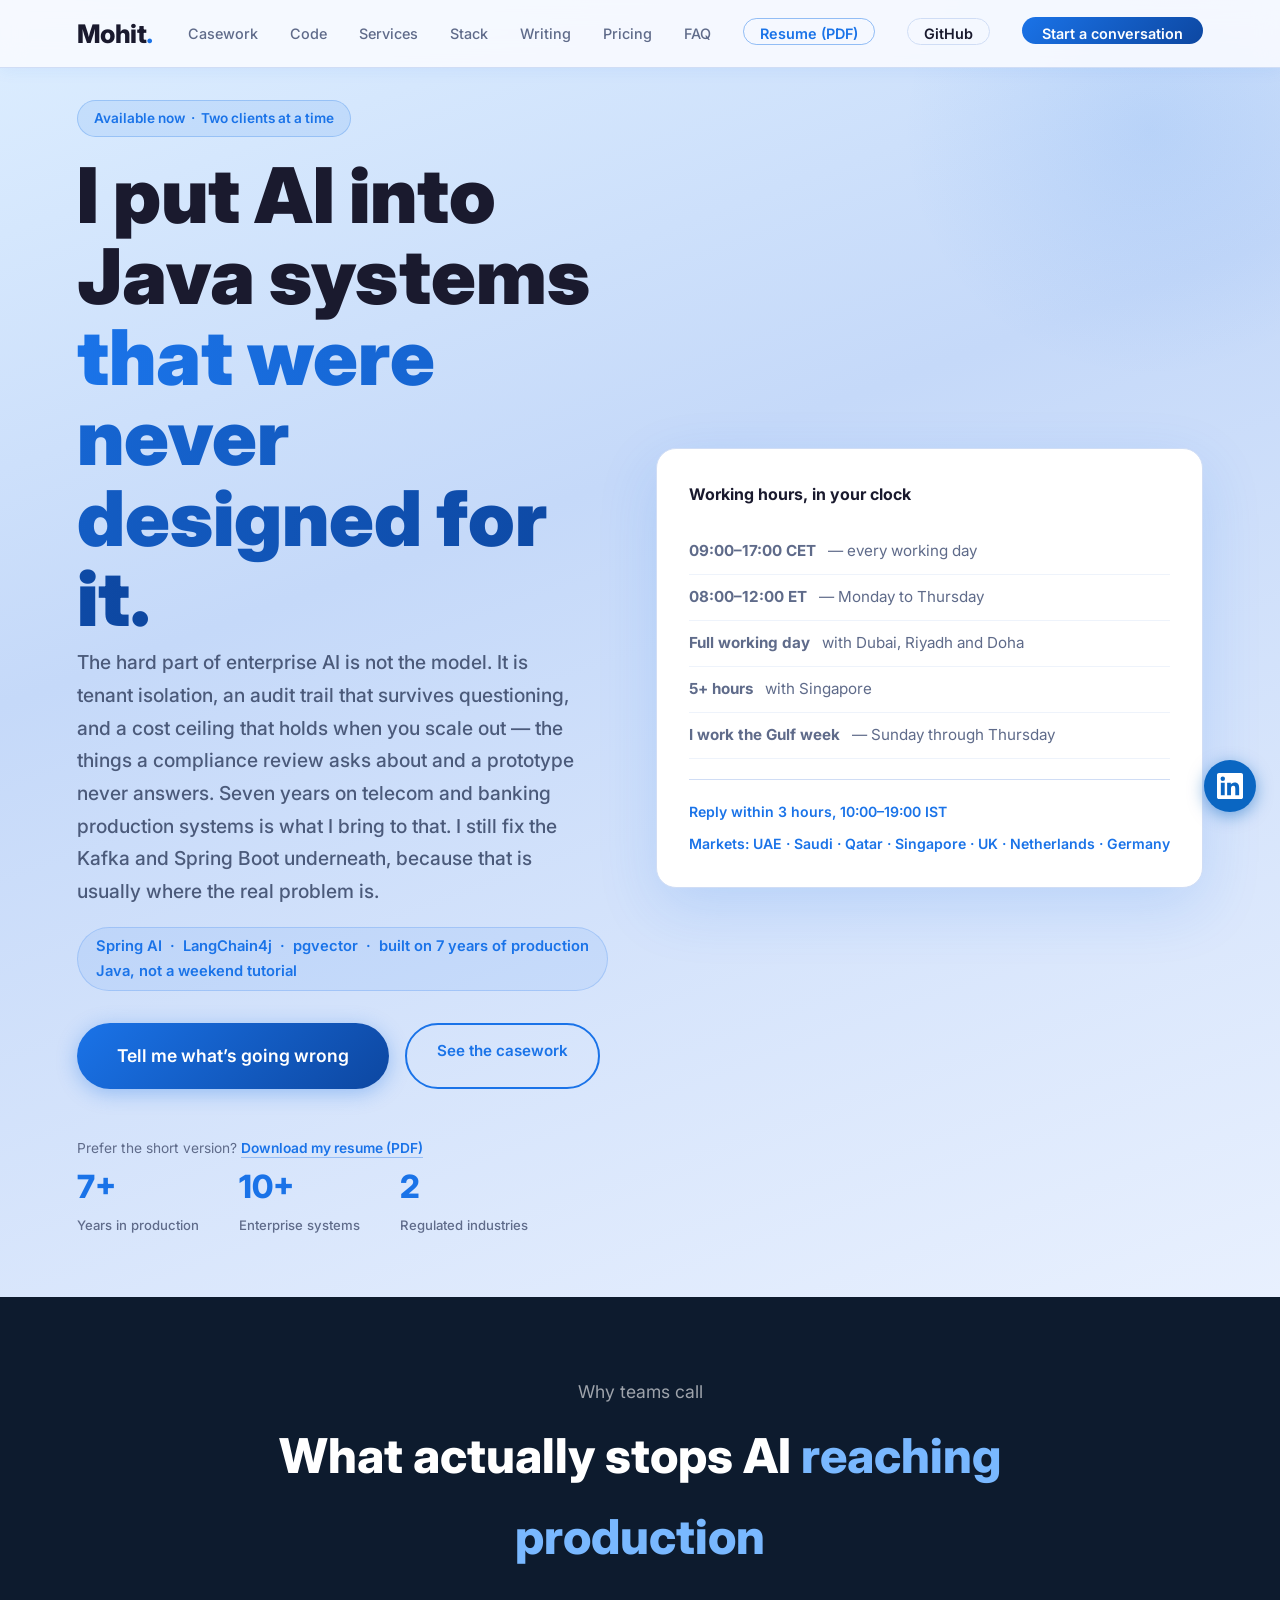
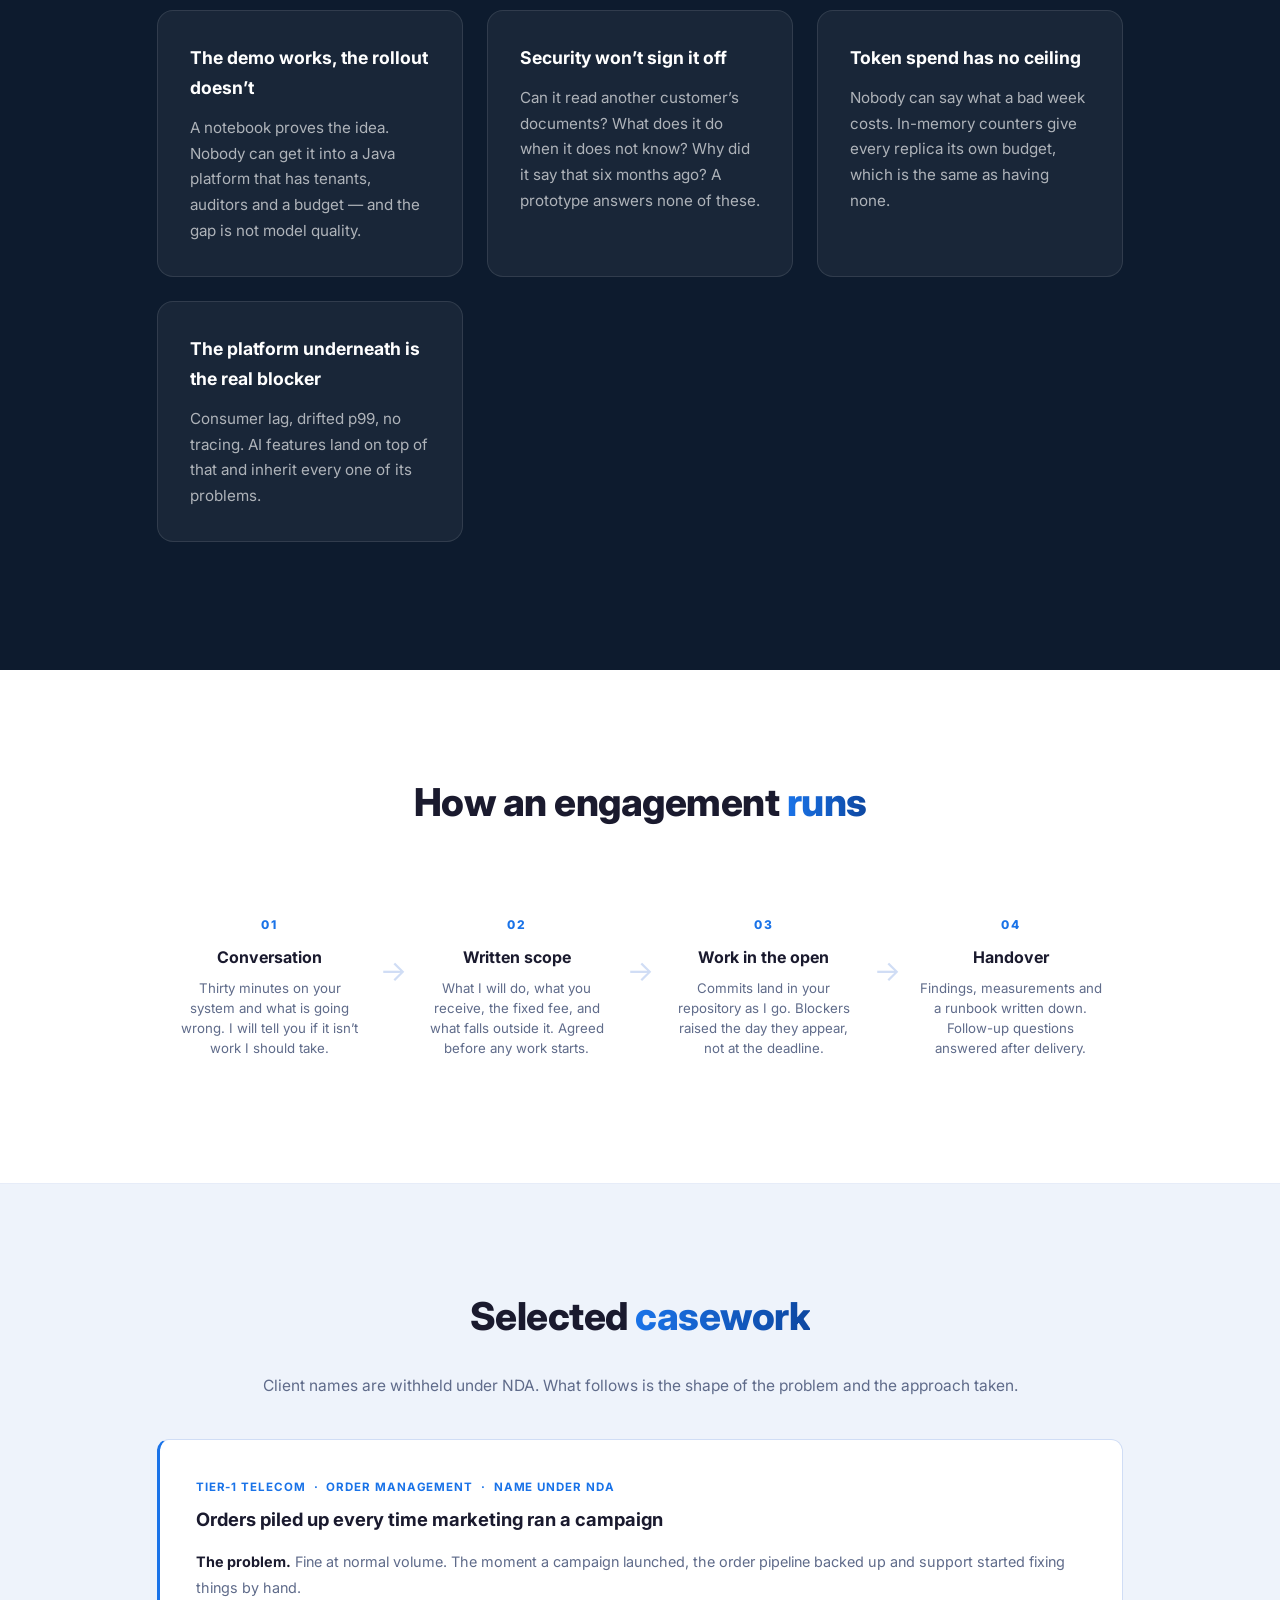
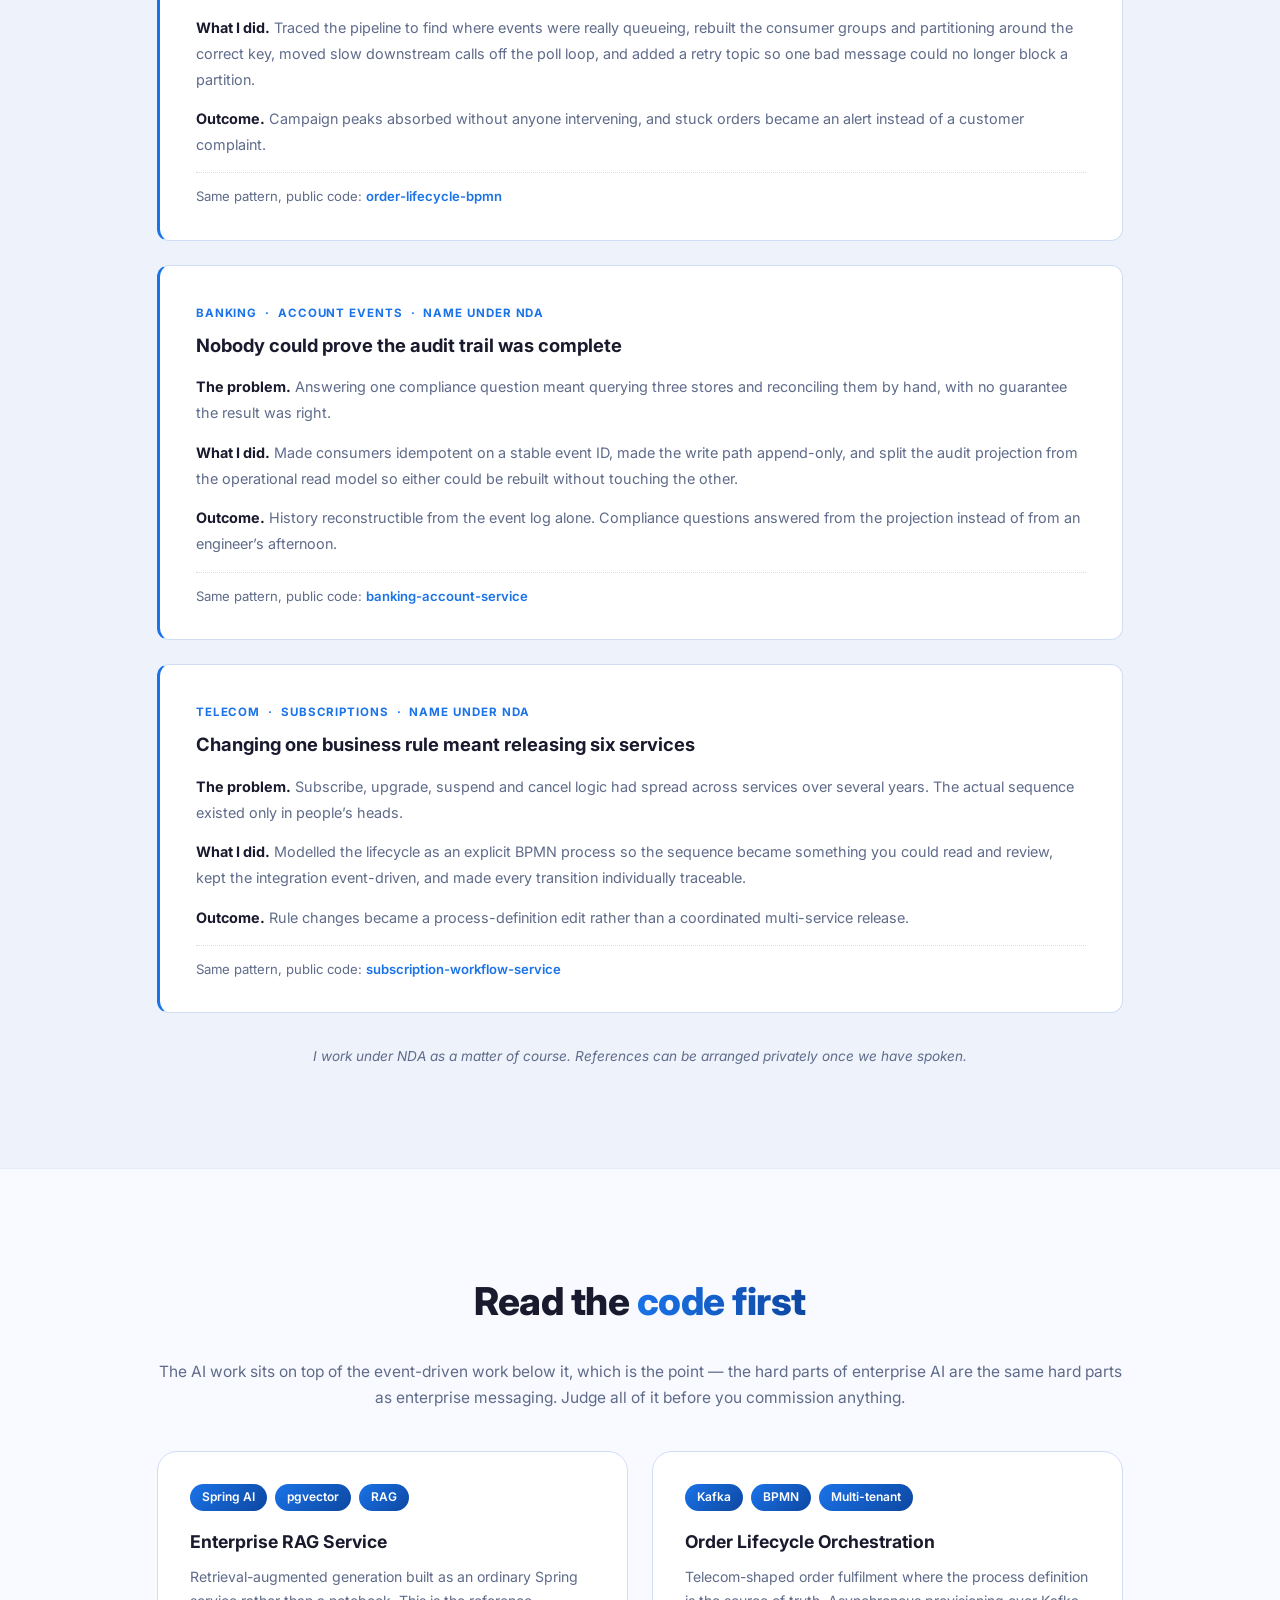
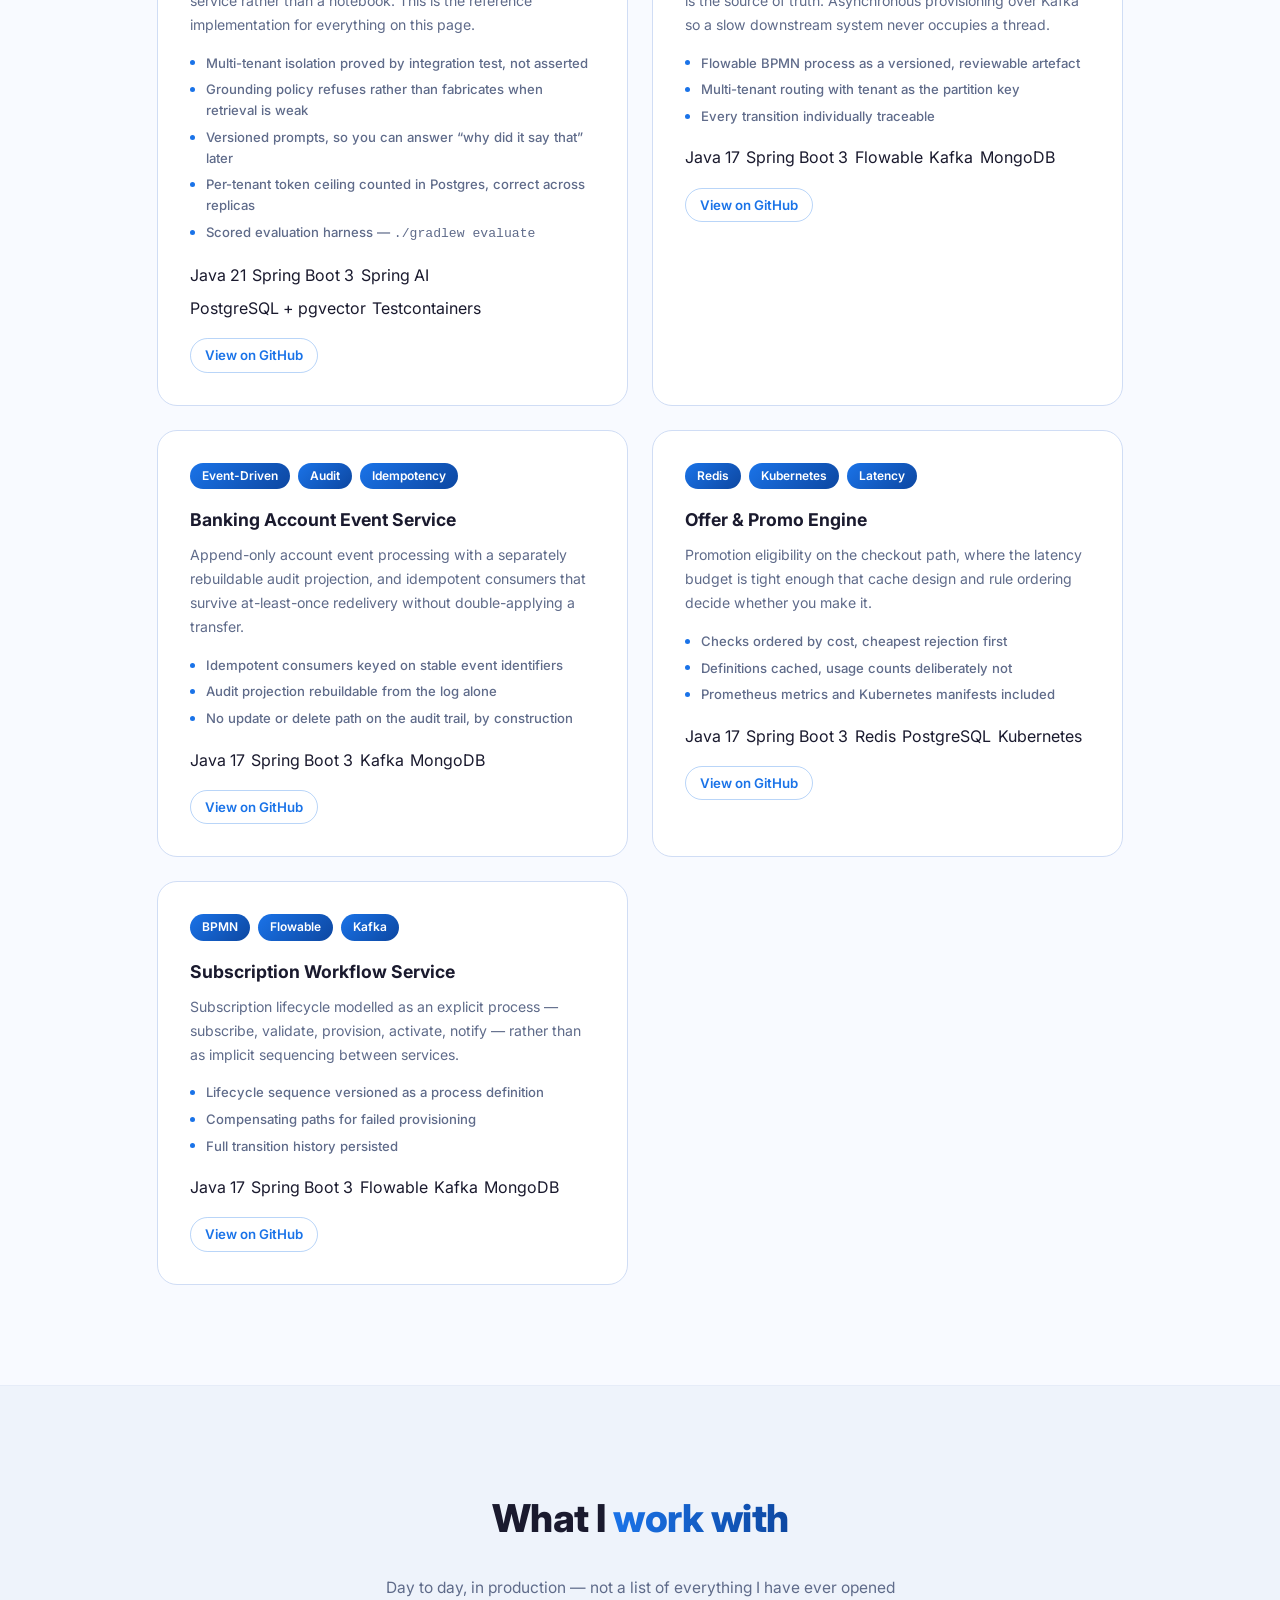
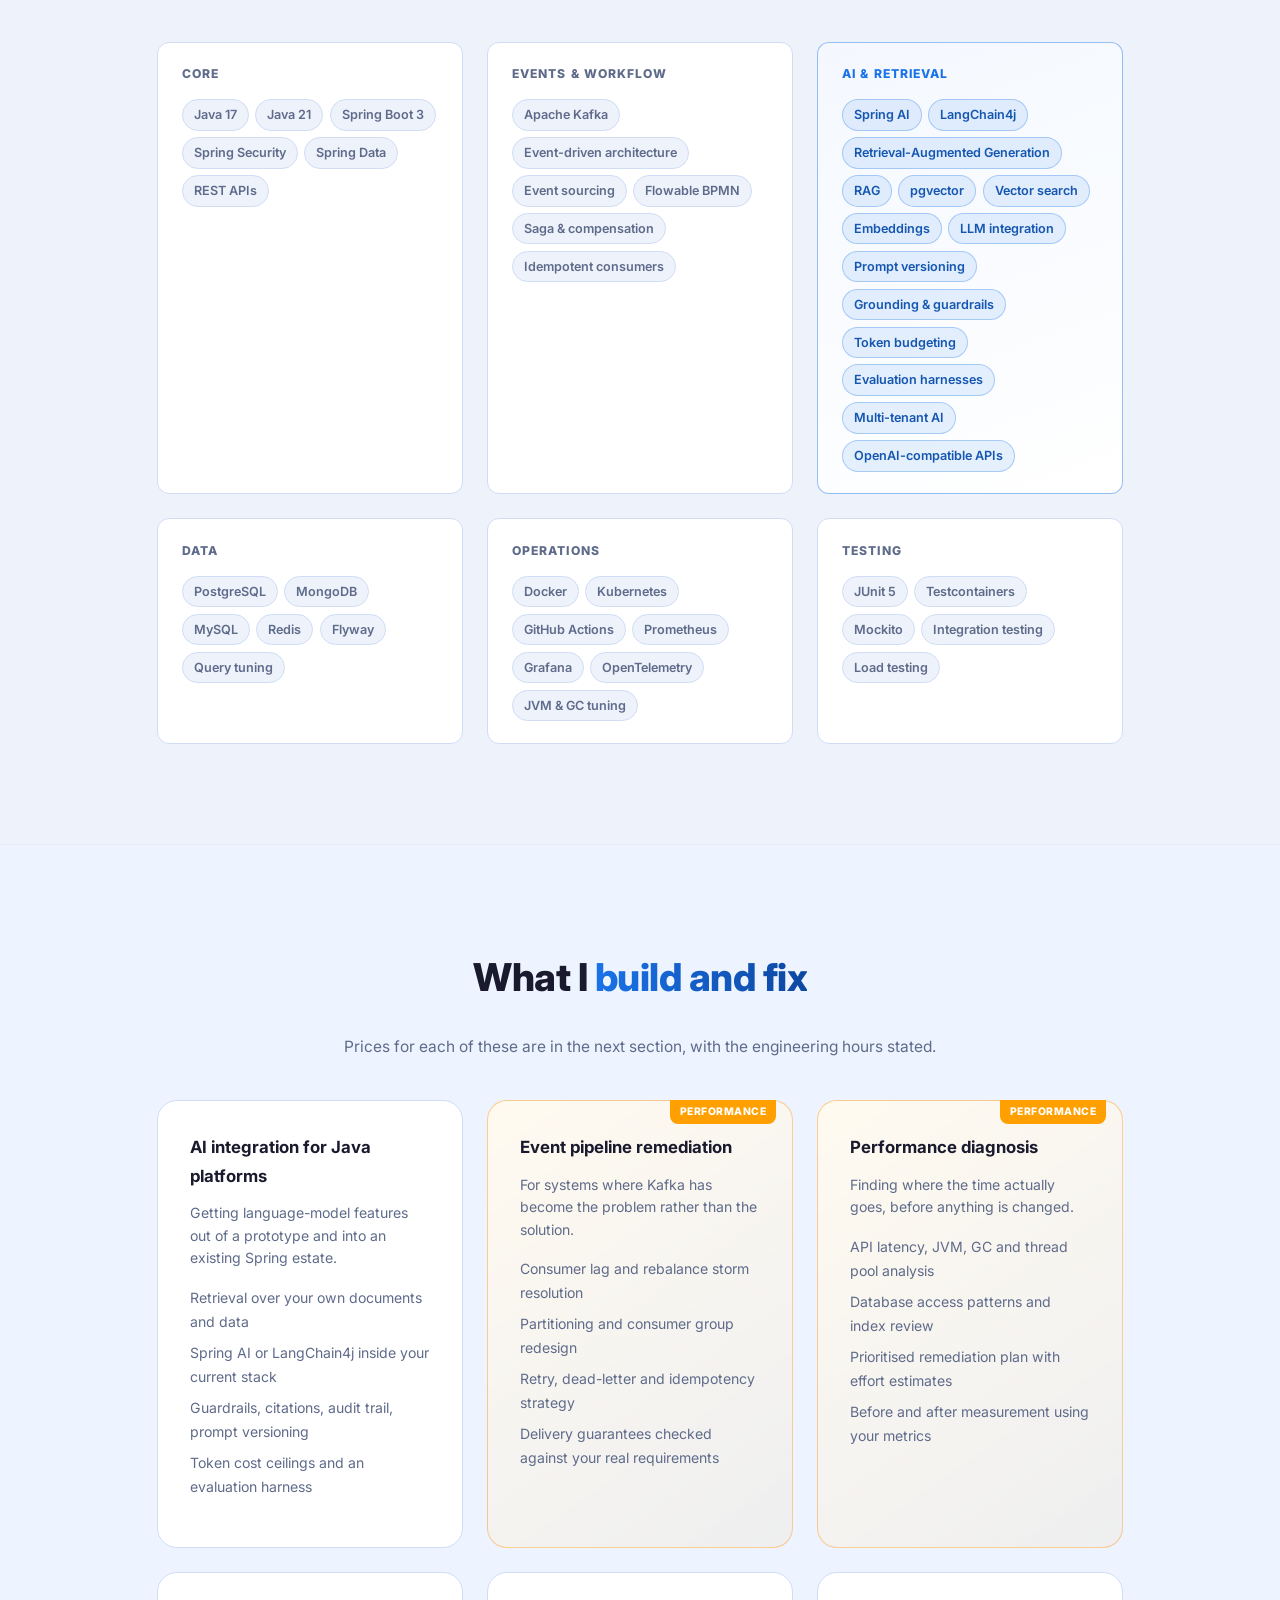
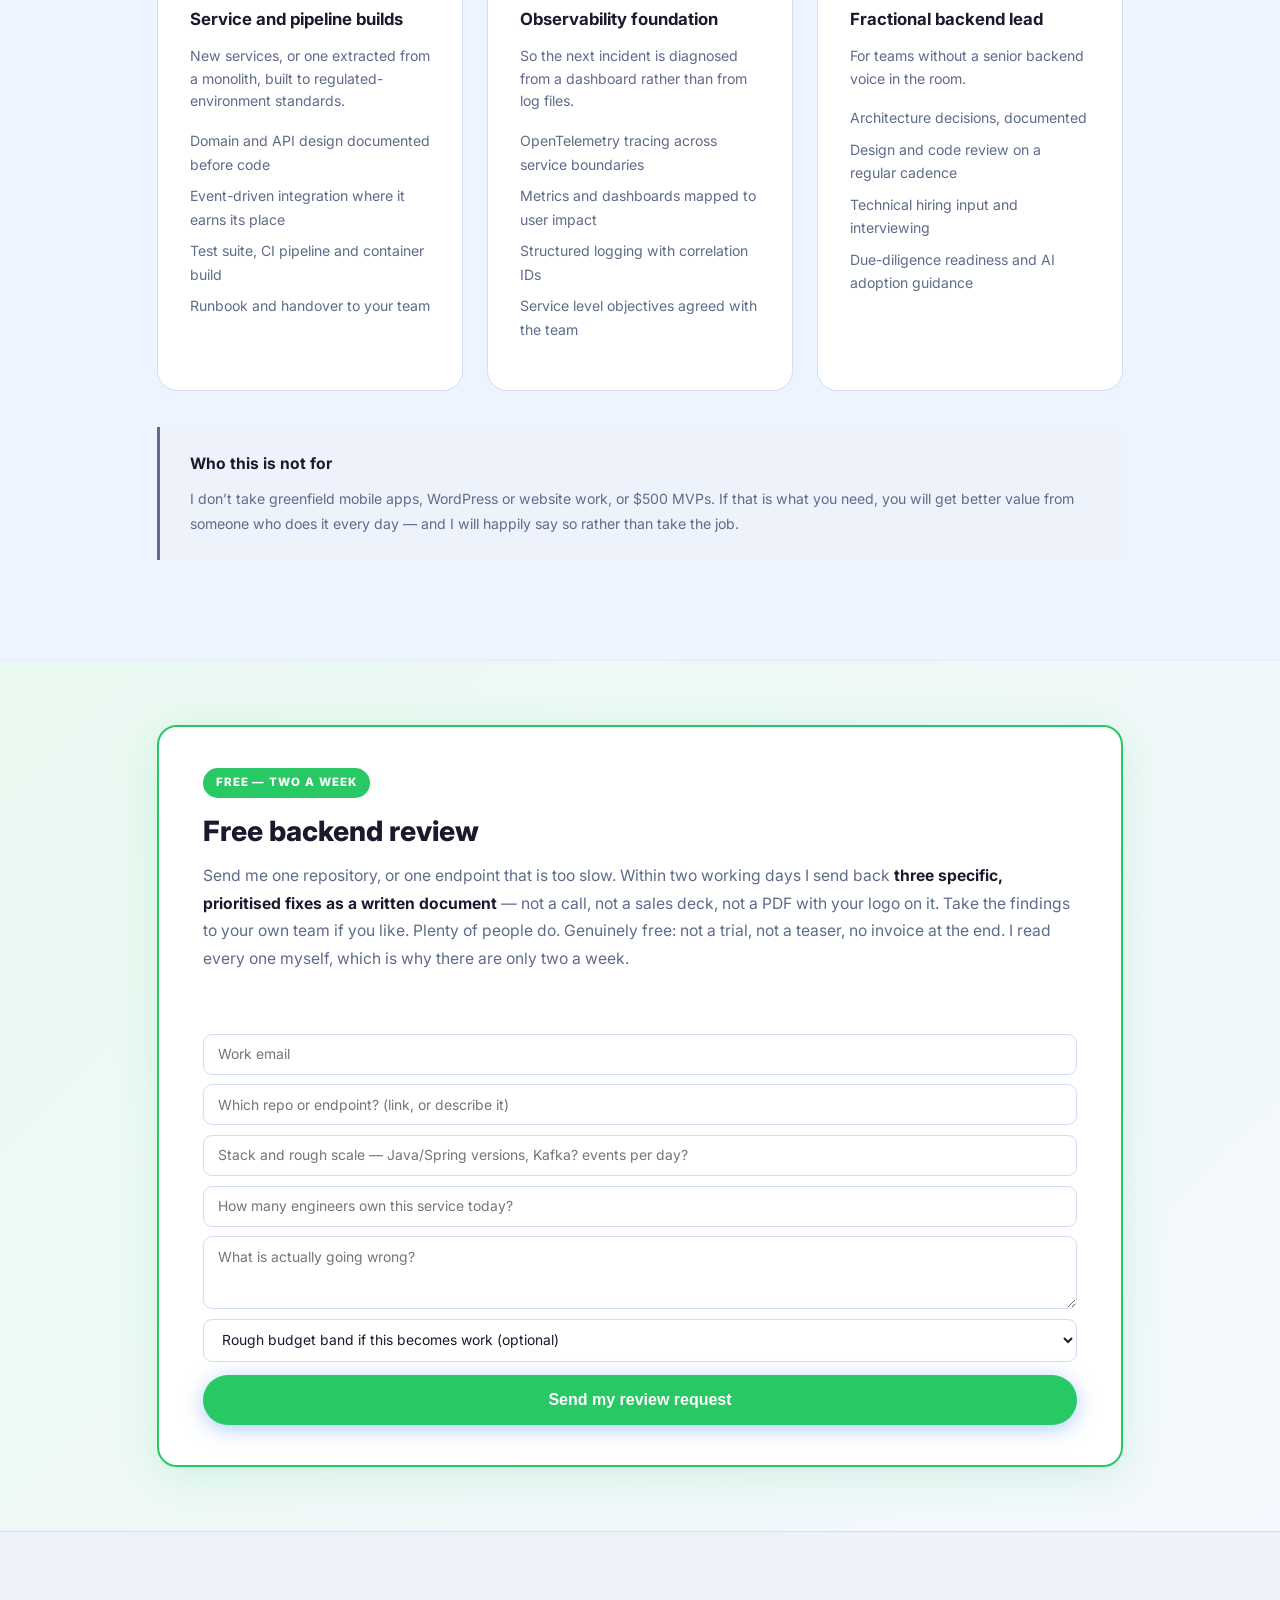
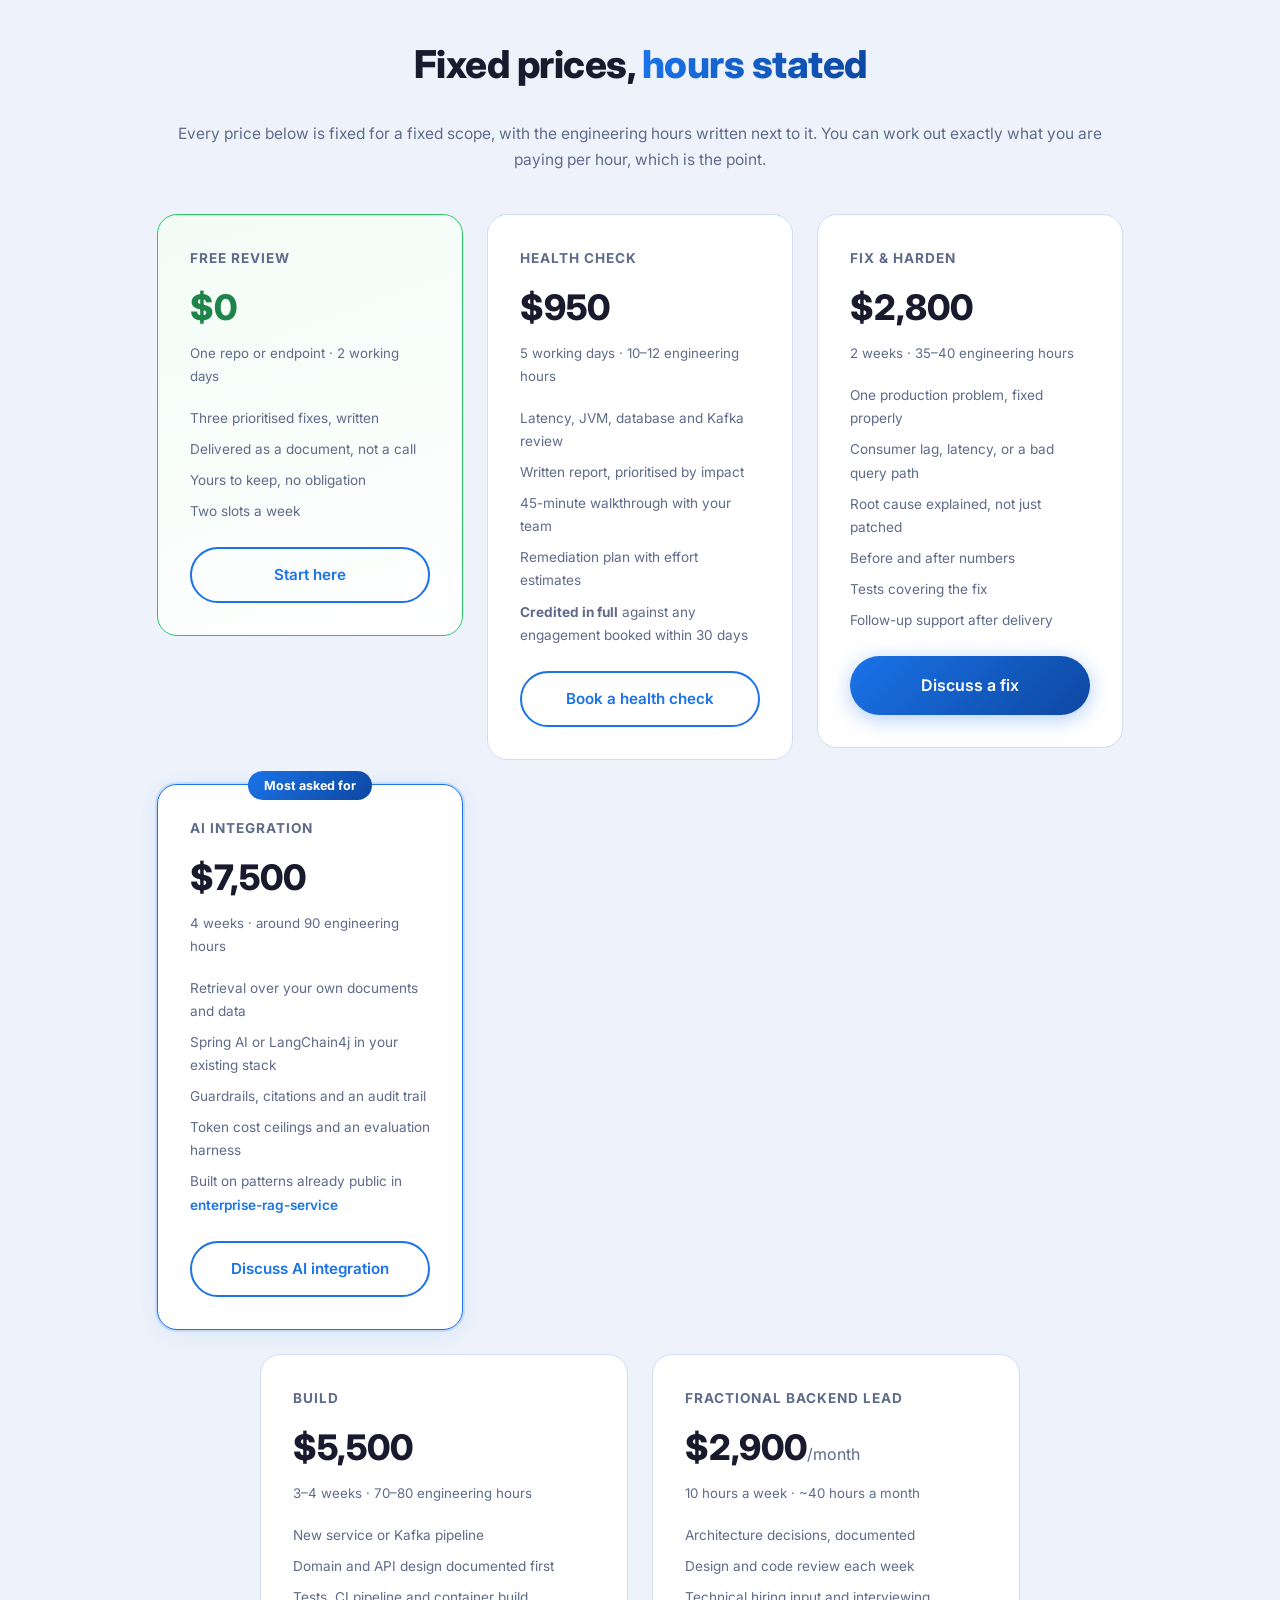
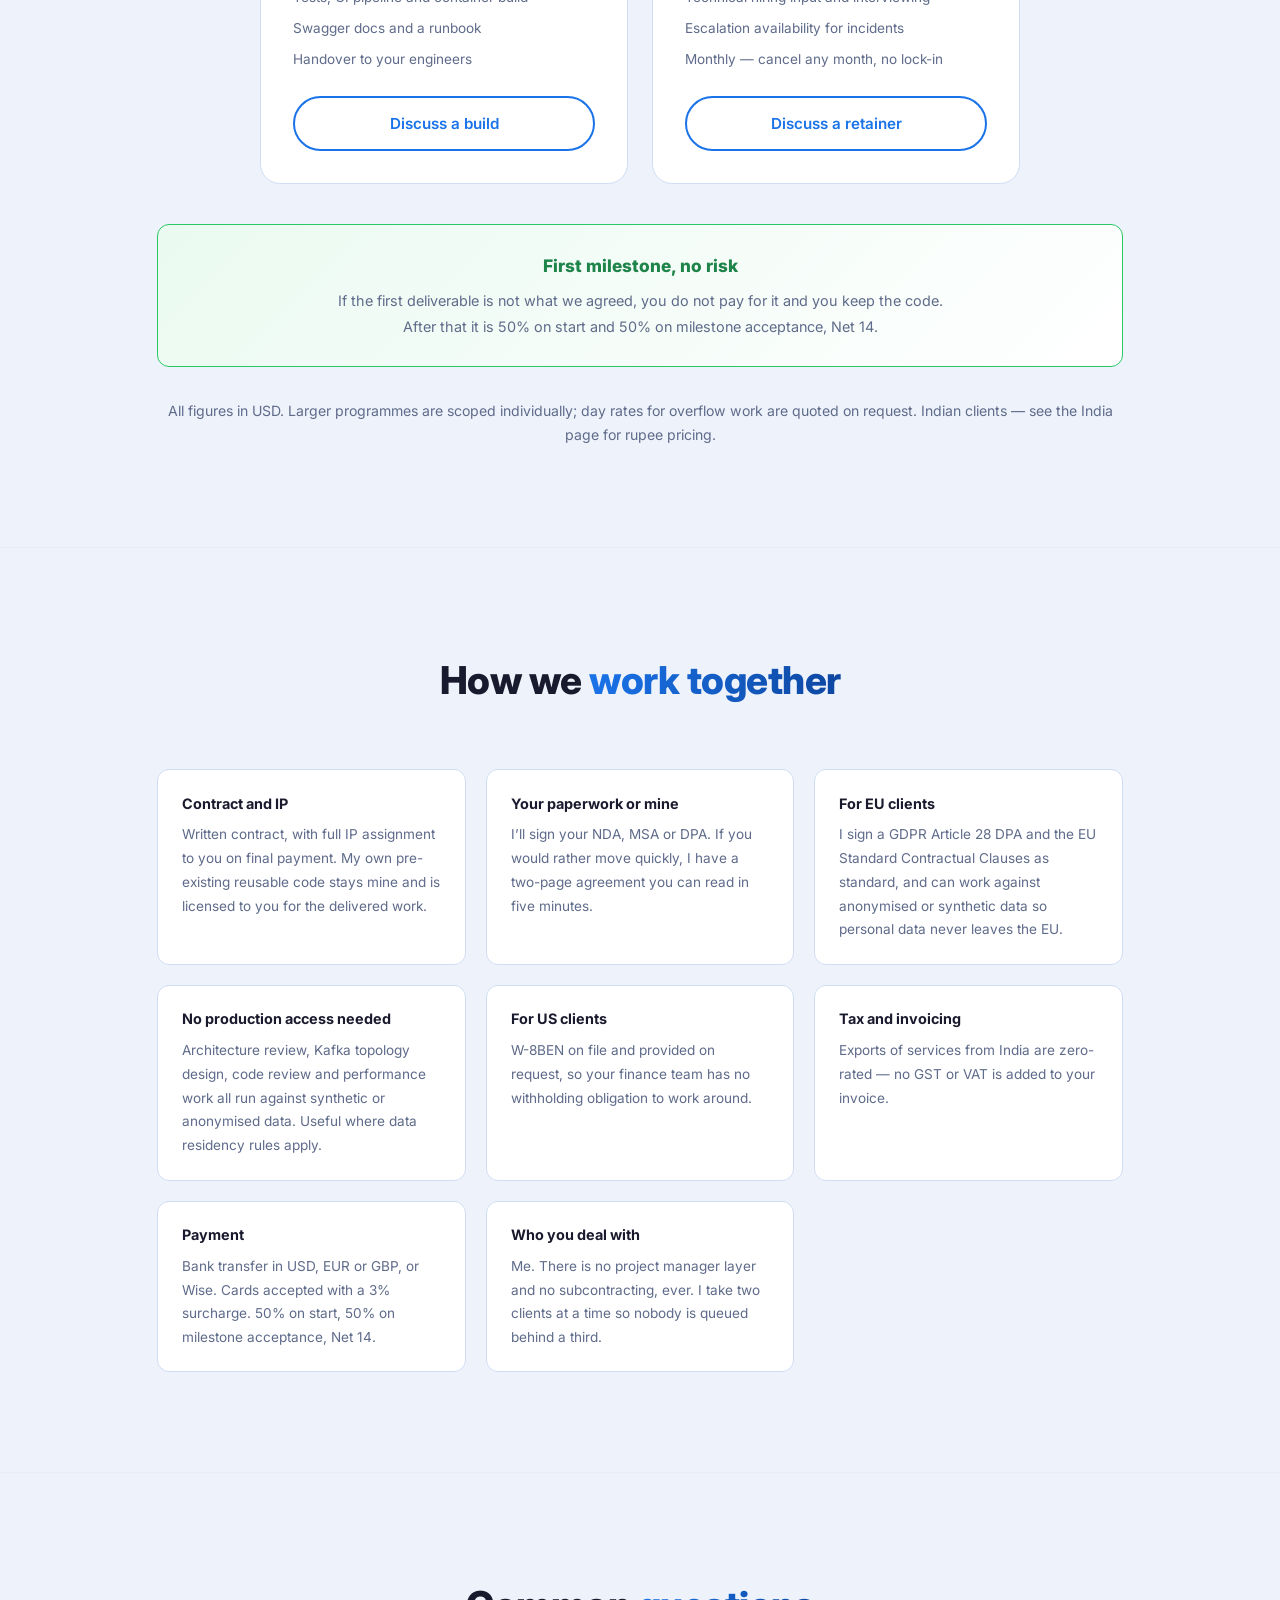
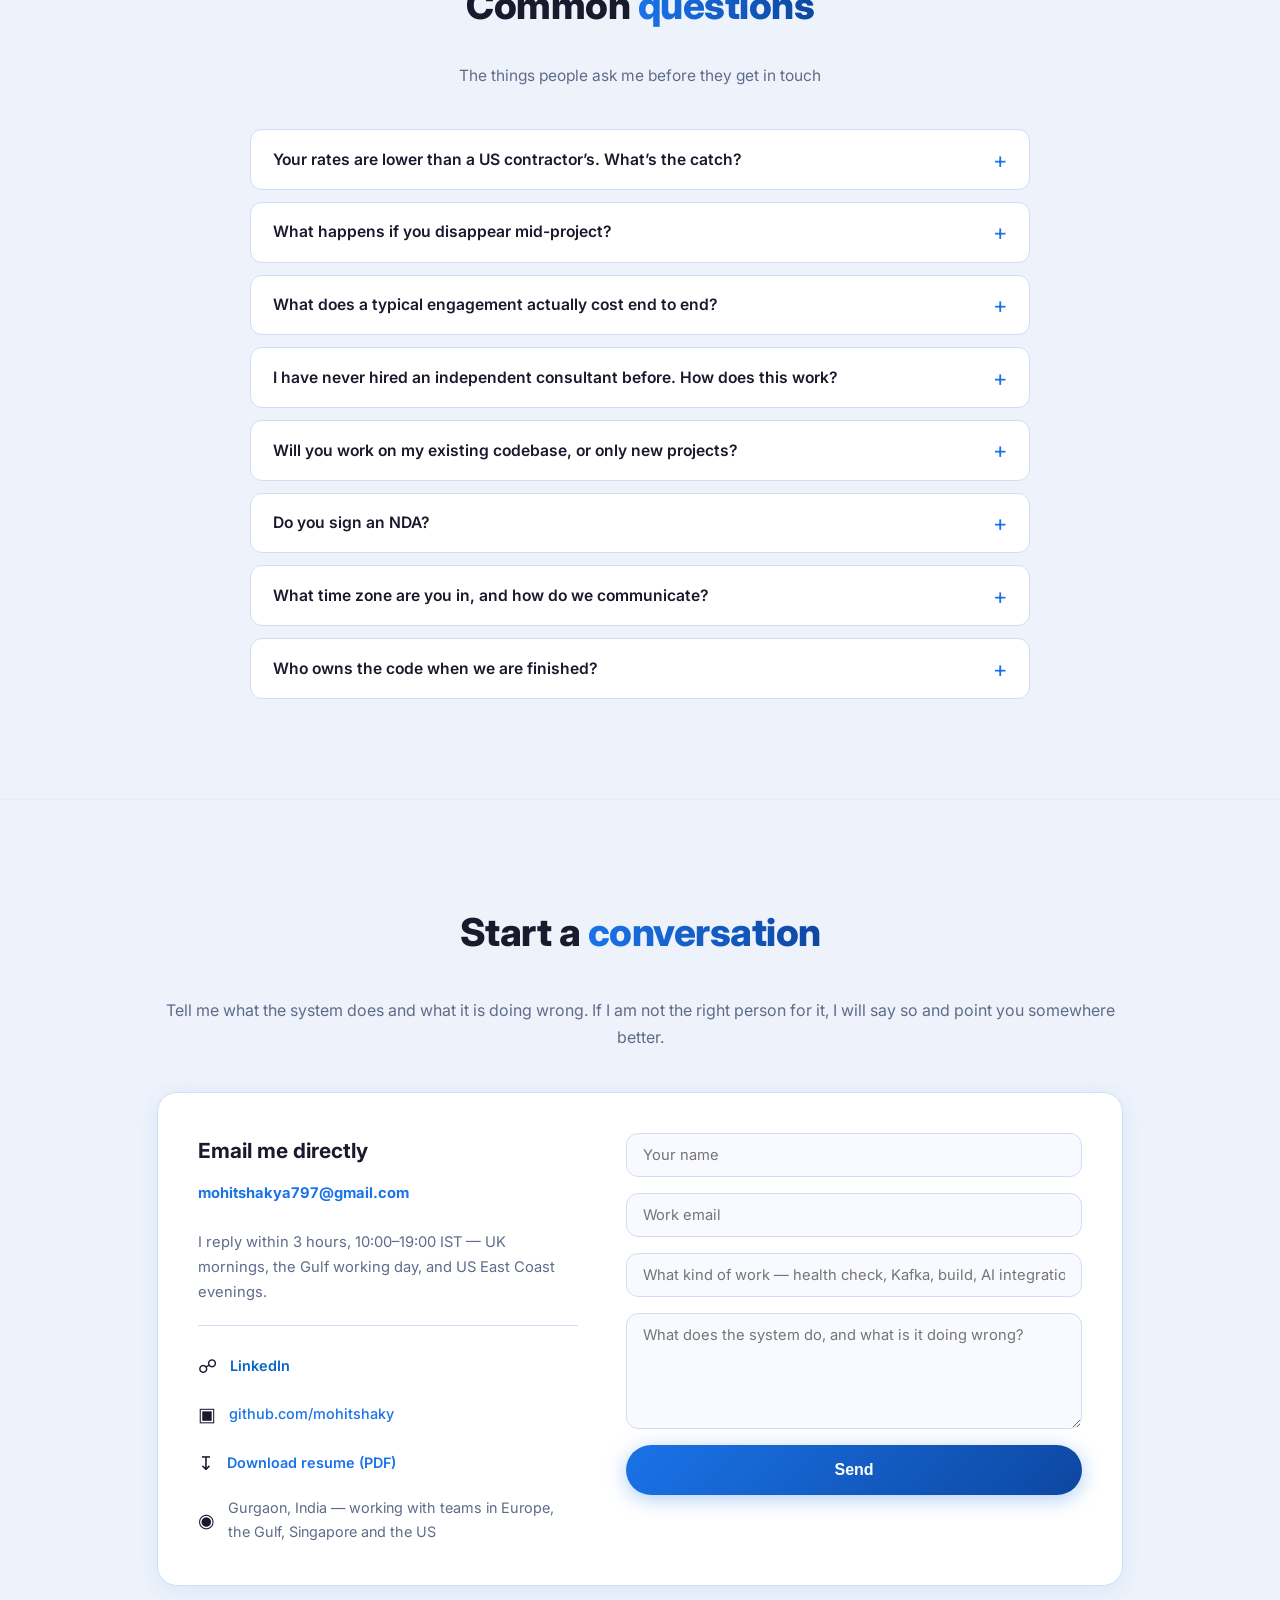
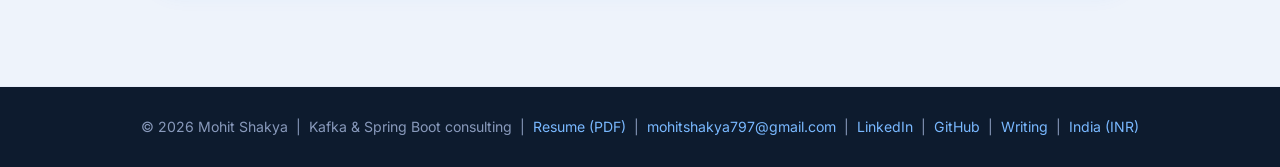
==== commit dce2f51a: "Lead with AI integration, keep the Java work as the proof Repositions the page around what the marke" ====
--- a/index.html
+++ b/index.html
@@ -3,14 +3,14 @@
 <head>
   <meta charset="UTF-8" />
   <meta name="viewport" content="width=device-width, initial-scale=1.0"/>
-  <title>Mohit Shakya | Kafka &amp; Spring Boot Consultant for Fintech and Telecom</title>
+  <title>Mohit Shakya | AI Integration for Enterprise Java &mdash; Spring AI, RAG, Kafka</title>
   <!-- SEO -->
-  <meta name="description" content="I fix Kafka pipelines and Spring Boot services that fall behind in production. 7+ years on telecom and banking systems. Fixed prices, engineering hours stated."/>
+  <meta name="description" content="I build AI and retrieval features into existing Java systems, with the tenant isolation, audit trail and cost controls a compliance review actually asks for. 7+ years production Java."/>
   <meta name="keywords" content="Kafka consultant, Kafka consumer lag, Spring Boot consultant, Java backend consultant, event-driven architecture consultant, fintech backend, telecom backend, JVM performance tuning, backend performance audit, freelance Java architect, Spring AI consultant, LangChain4j, RAG Java, retrieval augmented generation Java, pgvector, vector search Java, LLM integration Java, enterprise AI integration, multi-tenant RAG, AI guardrails, prompt versioning, GenAI backend"/>
-  <meta name="google-site-verification" content="MoRMn5H8R-8Trkm5VIDj_5N-KDwq7Hb4_ub2XQQwYTg"/>
+  <meta name="google-site-verification" content="MoRMn5H8R-8Trkm5VIDj_5N-KDwq7Hb4_ub2XQQwYTg"/>
   <meta name="author" content="Mohit Shakya"/>
-  <meta property="og:title" content="Mohit Shakya | Kafka &amp; Spring Boot Consultant for Fintech and Telecom"/>
-  <meta property="og:description" content="I fix Kafka pipelines and Spring Boot services that are falling behind in production. 7+ years on telecom and banking systems. Fixed prices, hours stated."/>
+  <meta property="og:title" content="Mohit Shakya | AI Integration for Enterprise Java"/>
+  <meta property="og:description" content="Getting AI out of a prototype and into a Java estate that has compliance, tenants and a budget. Spring AI, RAG, pgvector, on 7+ years of production Java."/>
   <meta property="og:type" content="website"/>
   <meta property="og:url" content="https://mohitshaky.github.io"/>
   <meta property="og:site_name" content="Mohit Shakya — Backend Consultant"/>
@@ -31,7 +31,7 @@
     "name": "Mohit Shakya",
     "url": "https://mohitshaky.github.io",
     "image": "https://mohitshaky.github.io/mohit.jpg",
-    "jobTitle": "Kafka & Spring Boot Consultant",
+    "jobTitle": "AI Integration Consultant for Enterprise Java",
     "address": { "@type": "PostalAddress", "addressLocality": "Gurgaon", "addressRegion": "Haryana", "addressCountry": "IN" },
     "knowsAbout": ["Apache Kafka", "Spring Boot", "Java", "Event-Driven Architecture", "Microservices", "JVM Performance Tuning", "BPMN", "Flowable", "PostgreSQL", "pgvector", "MongoDB", "Redis", "Kubernetes", "Spring AI", "Retrieval-Augmented Generation", "OpenTelemetry"],
     "sameAs": ["https://github.com/mohitshaky", "https://linkedin.com/in/mohit-shakya-9ab944110"],
@@ -82,7 +82,7 @@
         "acceptedAnswer": { "@type": "Answer", "text": "You do. Full IP assignment on final payment, covering code, documentation and configuration. The only carve-out is my own pre-existing reusable libraries, which are licensed to you for the delivered work rather than assigned." } }
     ]
   }
-  </script>
+  </script>
   <link rel="icon" href="/favicon.ico" sizes="32x32"/>
   <link rel="icon" href="data:image/svg+xml,<svg xmlns='http://www.w3.org/2000/svg' viewBox='0 0 100 100'><rect width='100' height='100' rx='20' fill='%231a73e8'/><text y='68' x='50' text-anchor='middle' font-size='52' font-family='Inter,sans-serif' font-weight='800' fill='white'>M</text></svg>"/>
   <link rel="preconnect" href="https://fonts.googleapis.com"/>
@@ -102,8 +102,8 @@
     <ul class="nav-links">
       <li><a href="#casework">Casework</a></li>
       <li><a href="#projects">Code</a></li>
-      <li><a href="#services">Services</a></li>
-      <li><a href="#stack">Stack</a></li>
+      <li><a href="#services">Services</a></li>
+      <li><a href="#stack">Stack</a></li>
       <li><a href="writing/">Writing</a></li>
       <li><a href="#fees">Pricing</a></li>
       <li><a href="#faq">FAQ</a></li>
@@ -117,13 +117,14 @@
   <section class="hero" id="home" tabindex="-1">
     <div class="hero-content">
       <p class="hero-tag">Available now &nbsp;·&nbsp; Two clients at a time</p>
-      <h1>I fix Kafka pipelines and Spring Boot services <span>that are falling behind in production.</span></h1>
+      <h1>I put AI into Java systems <span>that were never designed for it.</span></h1>
       <p class="hero-sub">
-        Seven years on telecom and banking systems &mdash; the kind that move money and provision networks,
-        where falling behind is an incident and not a ticket. I work with fintech and telecom teams who need
-        that experience for a few weeks, not a permanent hire.
+        The hard part of enterprise AI is not the model. It is tenant isolation, an audit trail that survives
+        questioning, and a cost ceiling that holds when you scale out &mdash; the things a compliance review asks
+        about and a prototype never answers. Seven years on telecom and banking production systems is what I bring
+        to that. I still fix the Kafka and Spring Boot underneath, because that is usually where the real problem is.
       </p>
-      <p class="hero-authority">Gurgaon, India &nbsp;·&nbsp; You talk to the engineer writing the code &nbsp;·&nbsp; No agency, no subcontracting</p>
+      <p class="hero-authority">Spring AI &nbsp;·&nbsp; LangChain4j &nbsp;·&nbsp; pgvector &nbsp;·&nbsp; built on 7 years of production Java, not a weekend tutorial</p>
       <div class="hero-cta">
         <a href="#contact" class="btn-primary">Tell me what&rsquo;s going wrong</a>
         <a href="#casework" class="btn-secondary">See the casework</a>
@@ -168,23 +169,23 @@
   <section class="problems-section" id="solutions">
     <div class="container">
       <p class="problems-intro">Why teams call</p>
-      <h2 class="section-title-dark">The problems I&rsquo;m usually <span style="color:#79b8ff">brought in for</span></h2>
+      <h2 class="section-title-dark">What actually stops AI <span style="color:#79b8ff">reaching production</span></h2>
       <div class="problems-grid">
         <div class="problem-card">
-          <h3>Consumers can&rsquo;t keep up</h3>
-          <p>Lag climbs under load and never fully recovers. Usually partitioning, poison messages, or work being done inside the poll loop.</p>
+          <h3>The demo works, the rollout doesn&rsquo;t</h3>
+          <p>A notebook proves the idea. Nobody can get it into a Java platform that has tenants, auditors and a budget &mdash; and the gap is not model quality.</p>
         </div>
         <div class="problem-card">
-          <h3>Latency has drifted</h3>
-          <p>p99 doubled over two releases and nobody can point at the change. Typically connection pools, N+1 access, or GC pressure.</p>
+          <h3>Security won&rsquo;t sign it off</h3>
+          <p>Can it read another customer&rsquo;s documents? What does it do when it does not know? Why did it say that six months ago? A prototype answers none of these.</p>
         </div>
         <div class="problem-card">
-          <h3>The system is opaque</h3>
-          <p>An incident happens and the team reads logs line by line. No tracing, no useful metrics, no agreed error budget.</p>
+          <h3>Token spend has no ceiling</h3>
+          <p>Nobody can say what a bad week costs. In-memory counters give every replica its own budget, which is the same as having none.</p>
         </div>
         <div class="problem-card">
-          <h3>AI features are stuck in a prototype</h3>
-          <p>A notebook demo works but nobody can get it into a regulated Java platform with auditability and a cost ceiling.</p>
+          <h3>The platform underneath is the real blocker</h3>
+          <p>Consumer lag, drifted p99, no tracing. AI features land on top of that and inherit every one of its problems.</p>
         </div>
       </div>
     </div>
@@ -295,10 +296,31 @@
     <div class="container">
       <h2 class="section-title">Read the <span>code first</span></h2>
       <p class="section-sub">
-        Working implementations of the patterns above, maintained in the open. Judge the work before you commission
-        any &mdash; that is what they are there for.
+        The AI work sits on top of the event-driven work below it, which is the point &mdash; the hard parts of
+        enterprise AI are the same hard parts as enterprise messaging. Judge all of it before you commission anything.
       </p>
       <div class="projects-grid">
+
+        <div class="project-card">
+          <div class="project-header">
+            <span class="project-tag">Spring AI</span>
+            <span class="project-tag">pgvector</span>
+            <span class="project-tag">RAG</span>
+          </div>
+          <h3>Enterprise RAG Service</h3>
+          <p>Retrieval-augmented generation built as an ordinary Spring service rather than a notebook. This is the reference implementation for everything on this page.</p>
+          <div class="impact-numbers">
+            <span>Multi-tenant isolation proved by integration test, not asserted</span>
+            <span>Grounding policy refuses rather than fabricates when retrieval is weak</span>
+            <span>Versioned prompts, so you can answer &ldquo;why did it say that&rdquo; later</span>
+            <span>Per-tenant token ceiling counted in Postgres, correct across replicas</span>
+            <span>Scored evaluation harness &mdash; <code>./gradlew evaluate</code></span>
+          </div>
+          <div class="project-tech">
+            <span>Java 21</span><span>Spring Boot 3</span><span>Spring AI</span><span>PostgreSQL + pgvector</span><span>Testcontainers</span>
+          </div>
+          <a href="https://github.com/mohitshaky/enterprise-rag-service" target="_blank" rel="noopener noreferrer" class="project-link">View on GitHub</a>
+        </div>
 
         <div class="project-card">
           <div class="project-header">
@@ -378,15 +400,6 @@
 
       </div>
 
-      <div class="ai-aside">
-        <h3>And AI integration, when the Java estate has to carry it</h3>
-        <p>
-          <a href="https://github.com/mohitshaky/enterprise-rag-service" target="_blank" rel="noopener noreferrer">enterprise-rag-service</a>
-          is retrieval-augmented generation built as an ordinary Spring service rather than a notebook: multi-tenant
-          isolation proved by integration test, a grounding policy that refuses instead of fabricating when retrieval
-          is weak, versioned prompts, and per-tenant token budgets counted in Postgres. Spring AI over pgvector, CI green.
-        </p>
-      </div>
     </div>
   </section>
 
@@ -455,6 +468,16 @@
       <p class="section-sub">Prices for each of these are in the next section, with the engineering hours stated.</p>
       <div class="services-grid">
 
+        <div class="service-card">
+          <h3>AI integration for Java platforms</h3>
+          <p class="service-blurb">Getting language-model features out of a prototype and into an existing Spring estate.</p>
+          <ul class="service-list">
+            <li>Retrieval over your own documents and data</li>
+            <li>Spring AI or LangChain4j inside your current stack</li>
+            <li>Guardrails, citations, audit trail, prompt versioning</li>
+            <li>Token cost ceilings and an evaluation harness</li>
+          </ul>
+        </div>
         <div class="service-card perf-card">
           <h3>Event pipeline remediation</h3>
           <p class="service-blurb">For systems where Kafka has become the problem rather than the solution.</p>
@@ -499,16 +522,6 @@
           </ul>
         </div>
 
-        <div class="service-card">
-          <h3>AI integration for Java platforms</h3>
-          <p class="service-blurb">Getting language-model features out of a prototype and into an existing Spring estate.</p>
-          <ul class="service-list">
-            <li>Retrieval over your own documents and data</li>
-            <li>Spring AI or LangChain4j inside your current stack</li>
-            <li>Guardrails, citations, audit trail, prompt versioning</li>
-            <li>Token cost ceilings and an evaluation harness</li>
-          </ul>
-        </div>
 
         <div class="service-card">
           <h3>Fractional backend lead</h3>
@@ -607,8 +620,7 @@
           <a href="#contact" class="btn-secondary">Book a health check</a>
         </div>
 
-        <div class="pricing-card pricing-popular">
-          <div class="pricing-badge">Most common</div>
+        <div class="pricing-card">
           <div class="pricing-label">Fix &amp; Harden</div>
           <div class="pricing-price">$2,800</div>
           <p class="pricing-desc">2 weeks &middot; 35&ndash;40 engineering hours</p>
@@ -623,6 +635,23 @@
           <a href="#contact" class="btn-primary">Discuss a fix</a>
         </div>
 
+        <div class="pricing-card pricing-popular">
+          <div class="pricing-badge">Most asked for</div>
+          <div class="pricing-label">AI Integration</div>
+          <div class="pricing-price">$7,500</div>
+          <p class="pricing-desc">4 weeks &middot; around 90 engineering hours</p>
+          <ul class="pricing-features">
+            <li>Retrieval over your own documents and data</li>
+            <li>Spring AI or LangChain4j in your existing stack</li>
+            <li>Guardrails, citations and an audit trail</li>
+            <li>Token cost ceilings and an evaluation harness</li>
+            <li>Built on patterns already public in <a href="https://github.com/mohitshaky/enterprise-rag-service" target="_blank" rel="noopener noreferrer">enterprise-rag-service</a></li>
+          </ul>
+          <a href="#contact" class="btn-secondary">Discuss AI integration</a>
+        </div>
+      </div>
+
+      <div class="pricing-grid pricing-grid-2">
         <div class="pricing-card">
           <div class="pricing-label">Build</div>
           <div class="pricing-price">$5,500</div>
@@ -635,22 +664,6 @@
             <li>Handover to your engineers</li>
           </ul>
           <a href="#contact" class="btn-secondary">Discuss a build</a>
-        </div>
-      </div>
-
-      <div class="pricing-grid pricing-grid-2">
-        <div class="pricing-card">
-          <div class="pricing-label">AI Integration</div>
-          <div class="pricing-price">$7,500</div>
-          <p class="pricing-desc">4 weeks &middot; around 90 engineering hours</p>
-          <ul class="pricing-features">
-            <li>Retrieval over your own documents and data</li>
-            <li>Spring AI or LangChain4j in your existing stack</li>
-            <li>Guardrails, citations and an audit trail</li>
-            <li>Token cost ceilings and an evaluation harness</li>
-            <li>Built on patterns already public in <a href="https://github.com/mohitshaky/enterprise-rag-service" target="_blank" rel="noopener noreferrer">enterprise-rag-service</a></li>
-          </ul>
-          <a href="#contact" class="btn-secondary">Discuss AI integration</a>
         </div>
 
         <div class="pricing-card">
@@ -851,7 +864,7 @@
       <a href="#" class="email-link" data-fill="text" style="color:#79b8ff">Email</a> &nbsp;|&nbsp;
       <a href="https://linkedin.com/in/mohit-shakya-9ab944110" target="_blank" rel="noopener noreferrer" style="color:#79b8ff">LinkedIn</a> &nbsp;|&nbsp;
       <a href="https://github.com/mohitshaky" target="_blank" rel="noopener noreferrer" style="color:#79b8ff">GitHub</a> &nbsp;|&nbsp;
-      <a href="writing/" style="color:#79b8ff">Writing</a> &nbsp;|&nbsp;
+      <a href="writing/" style="color:#79b8ff">Writing</a> &nbsp;|&nbsp;
       <a href="india.html" style="color:#79b8ff">India (INR)</a>
     </p>
   </footer>
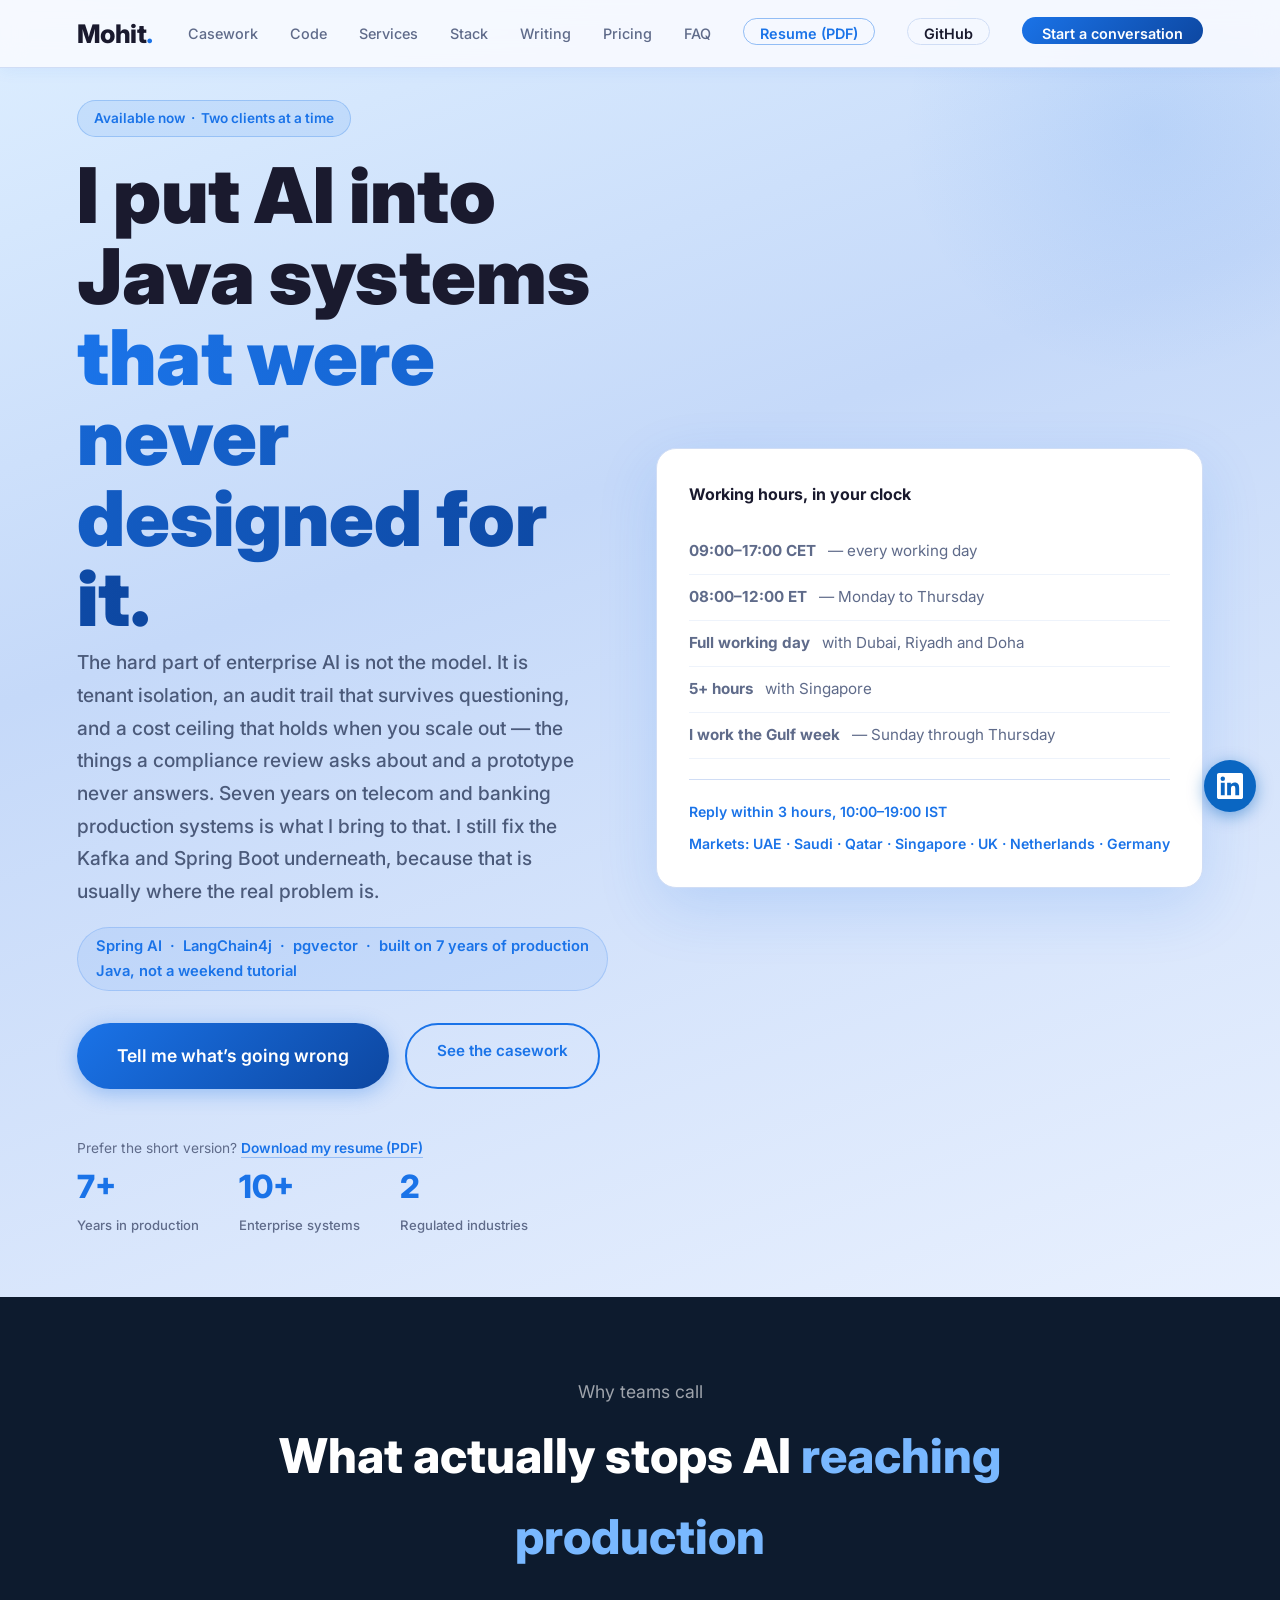
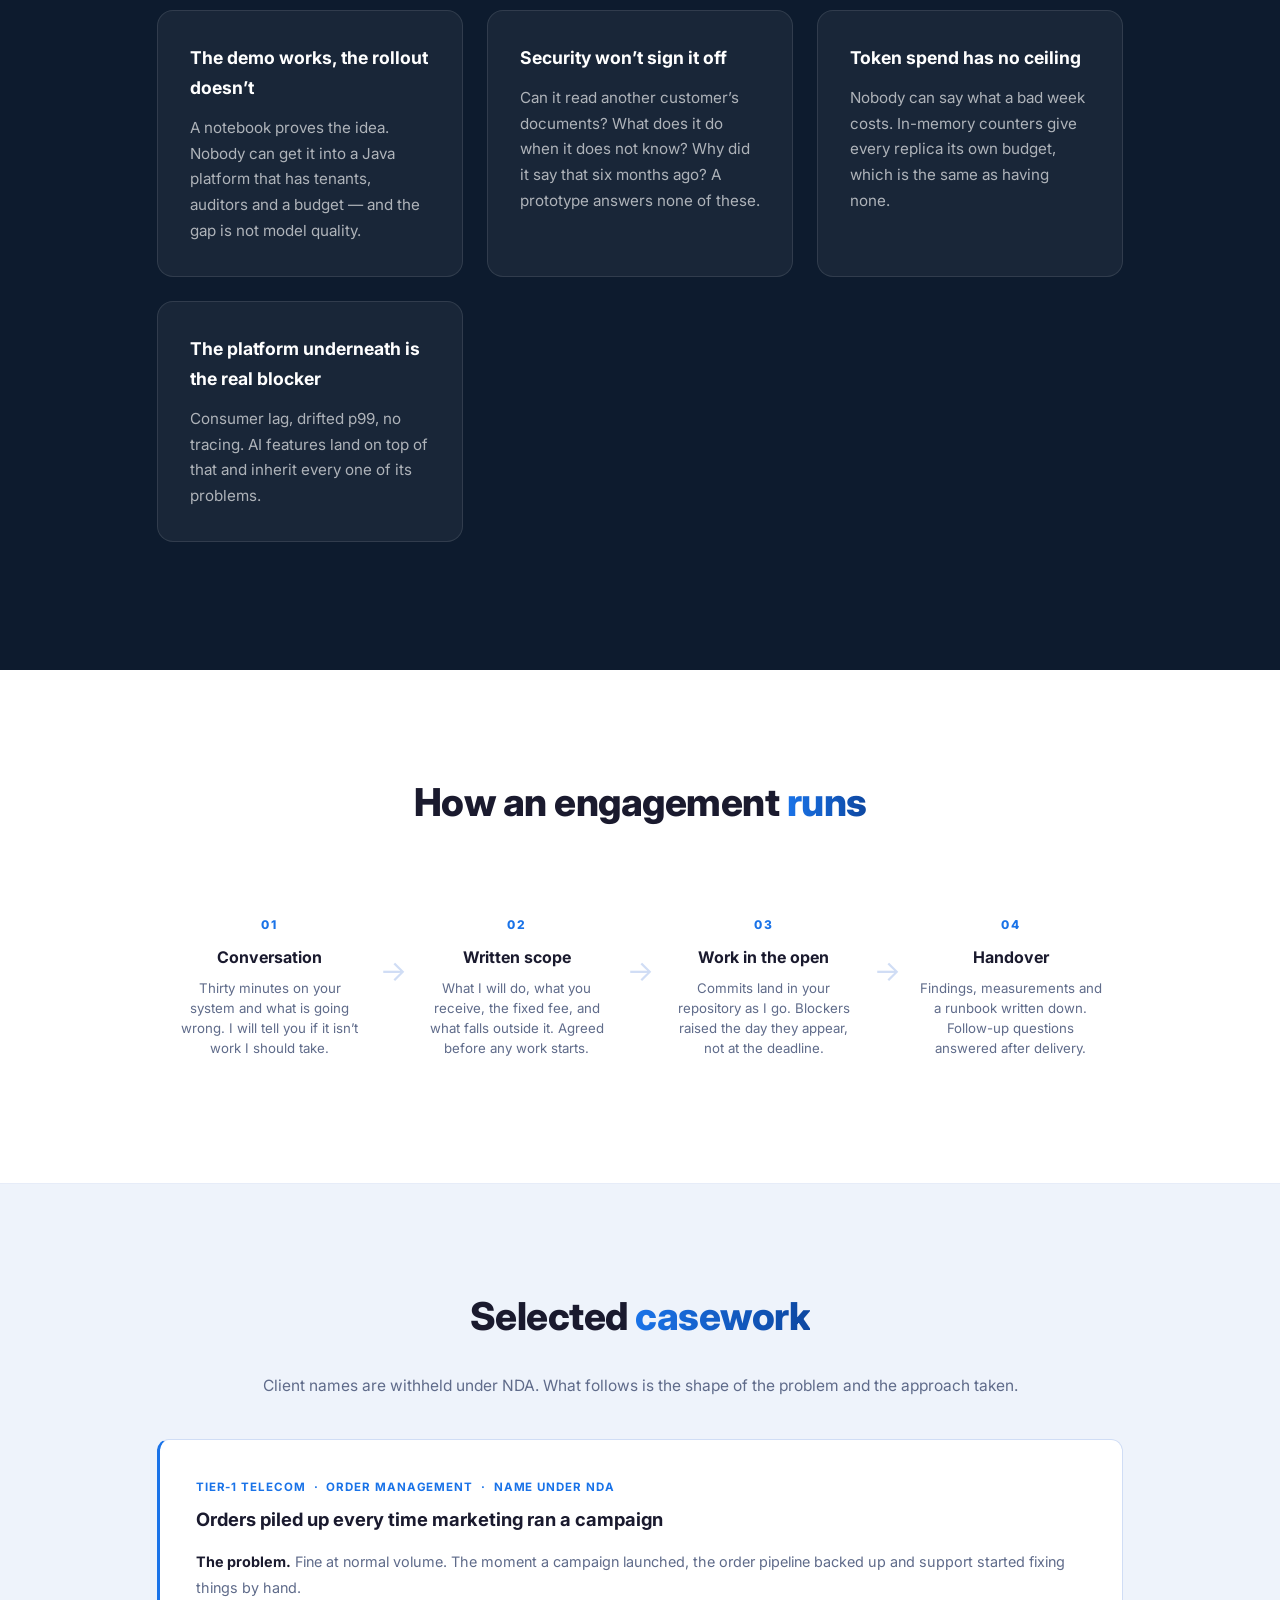
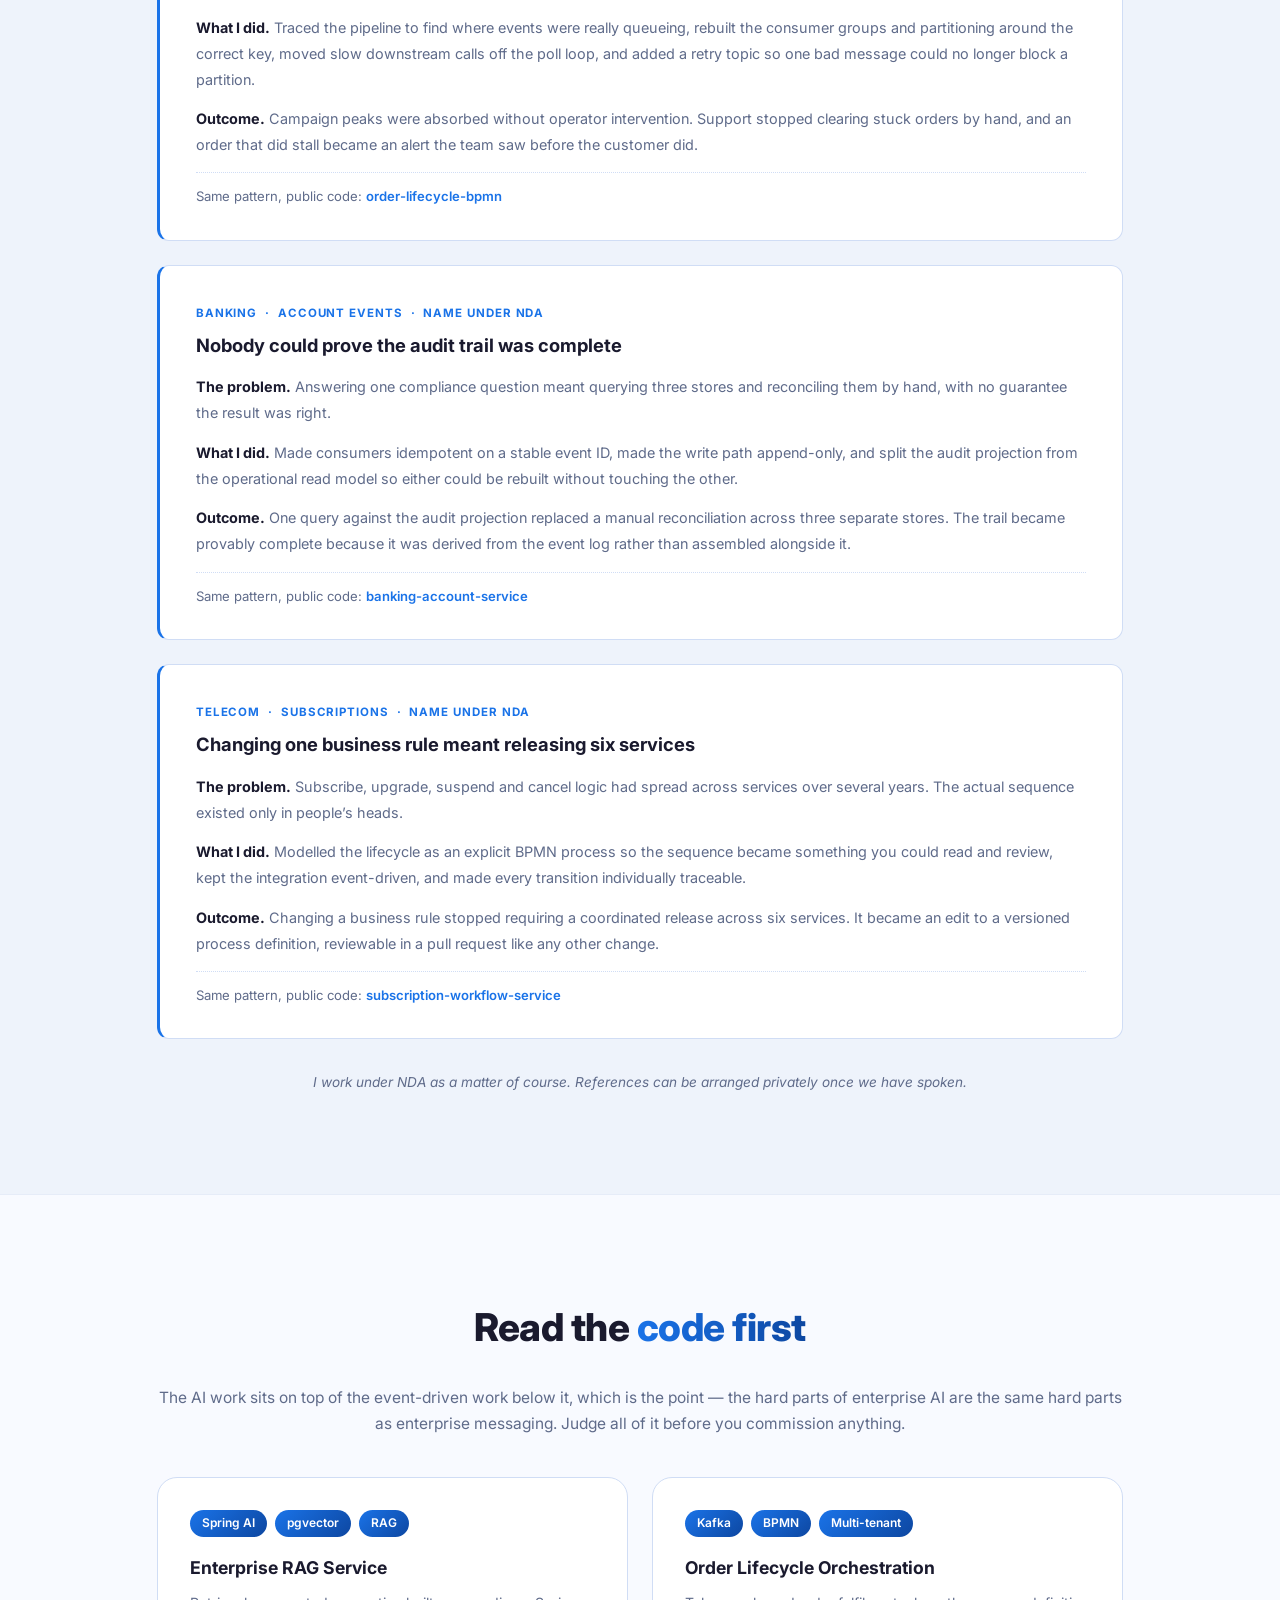
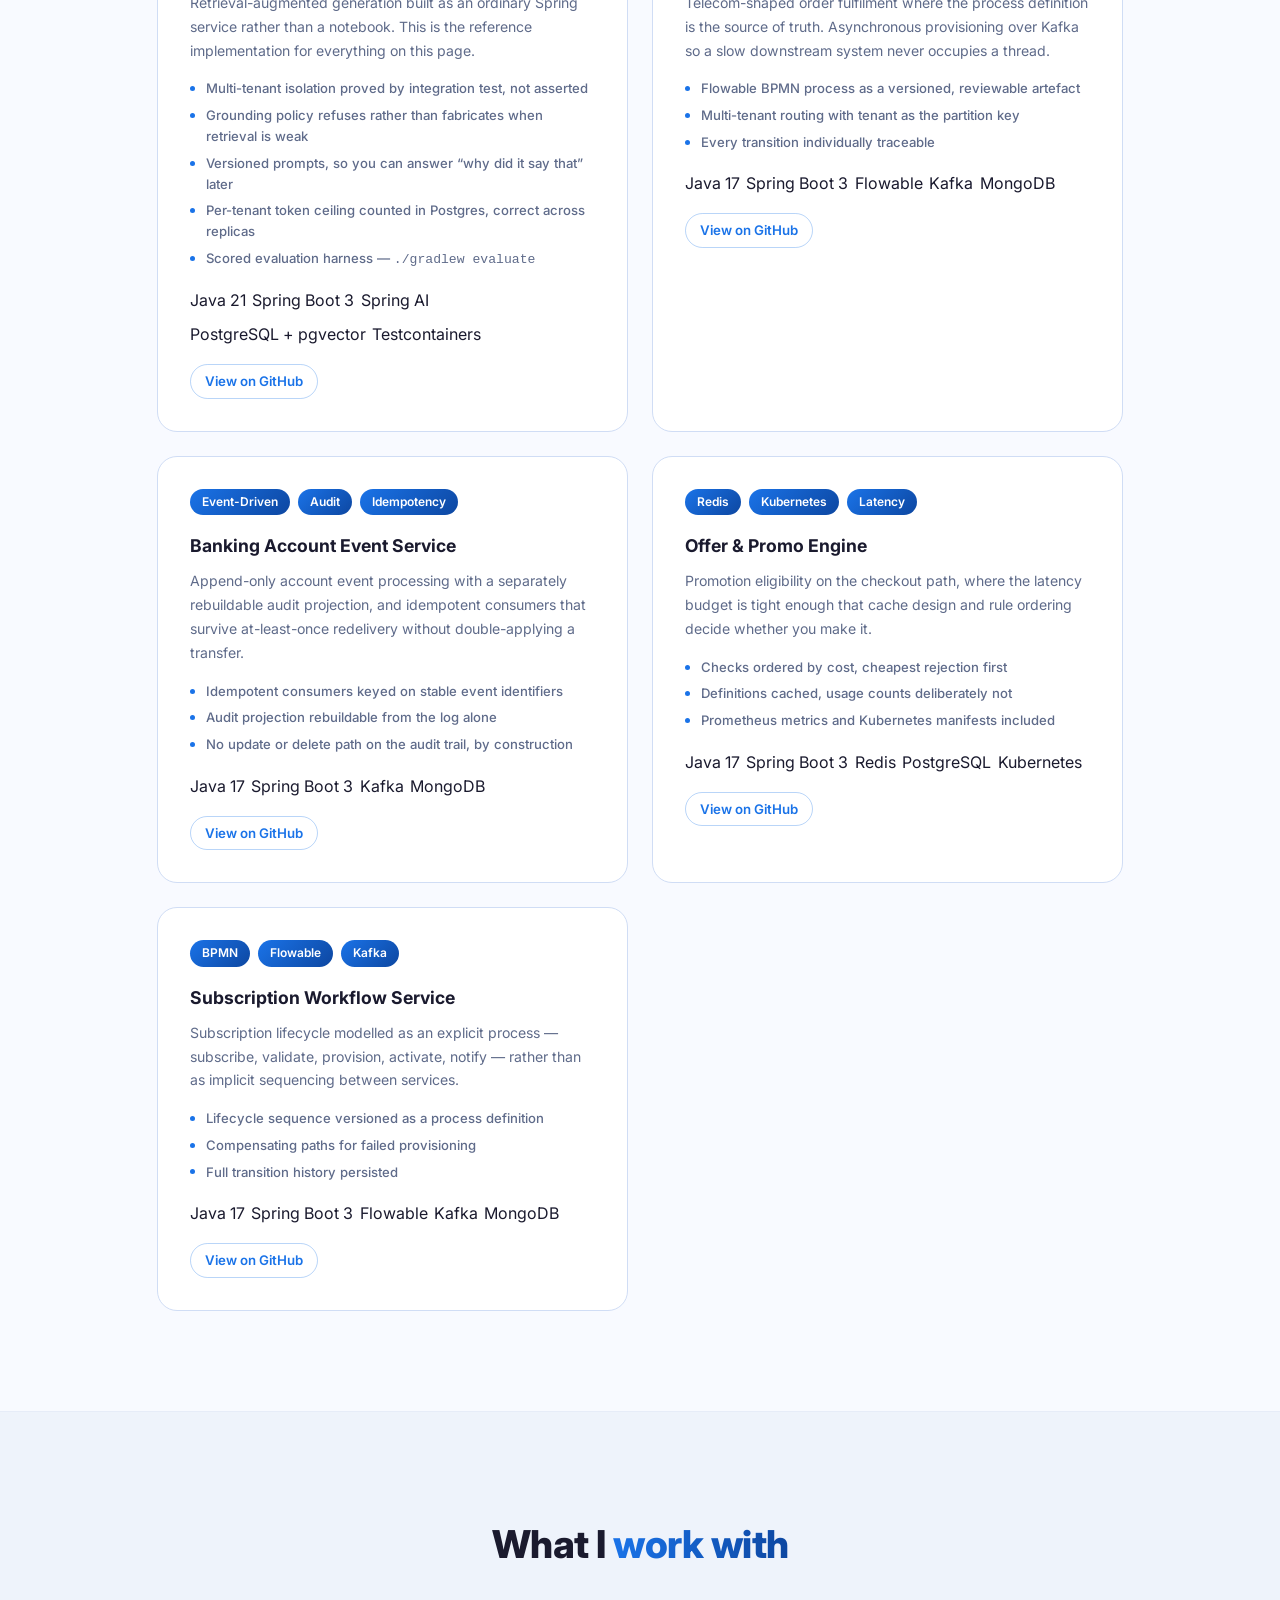
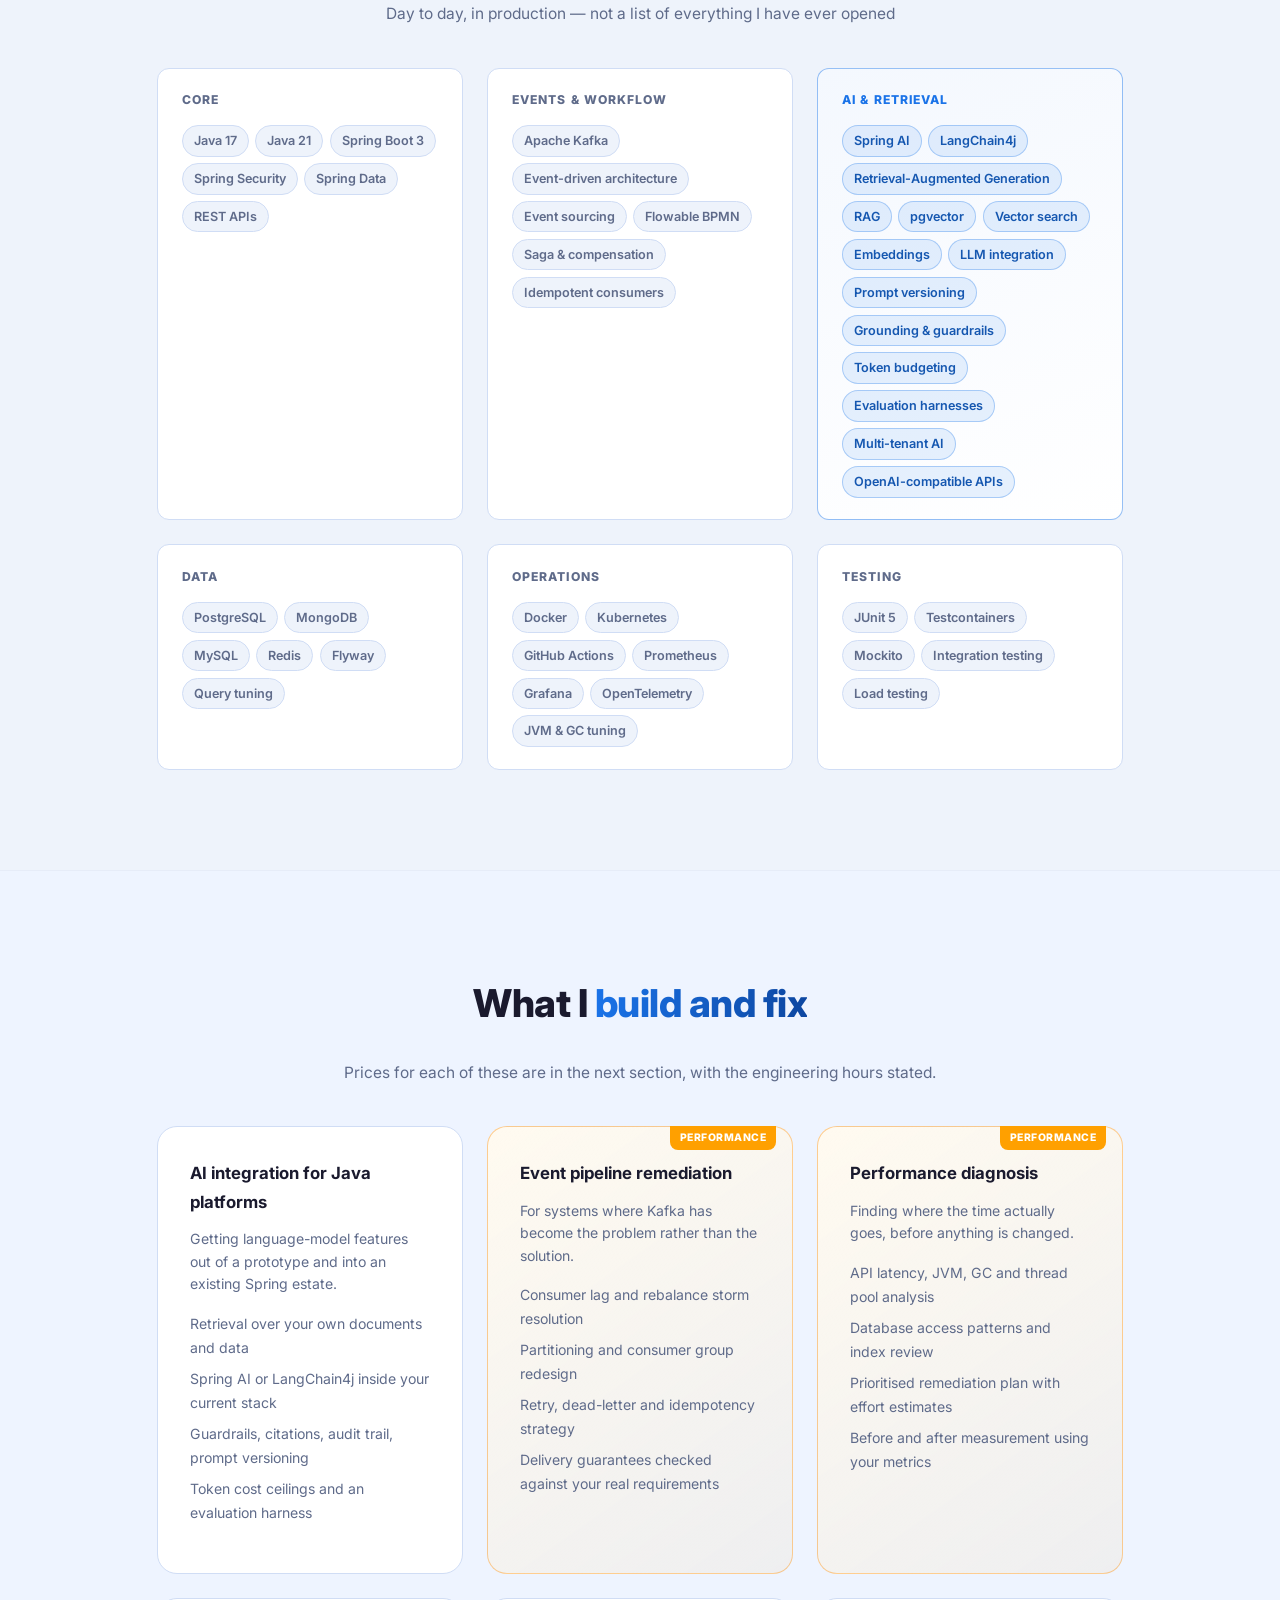
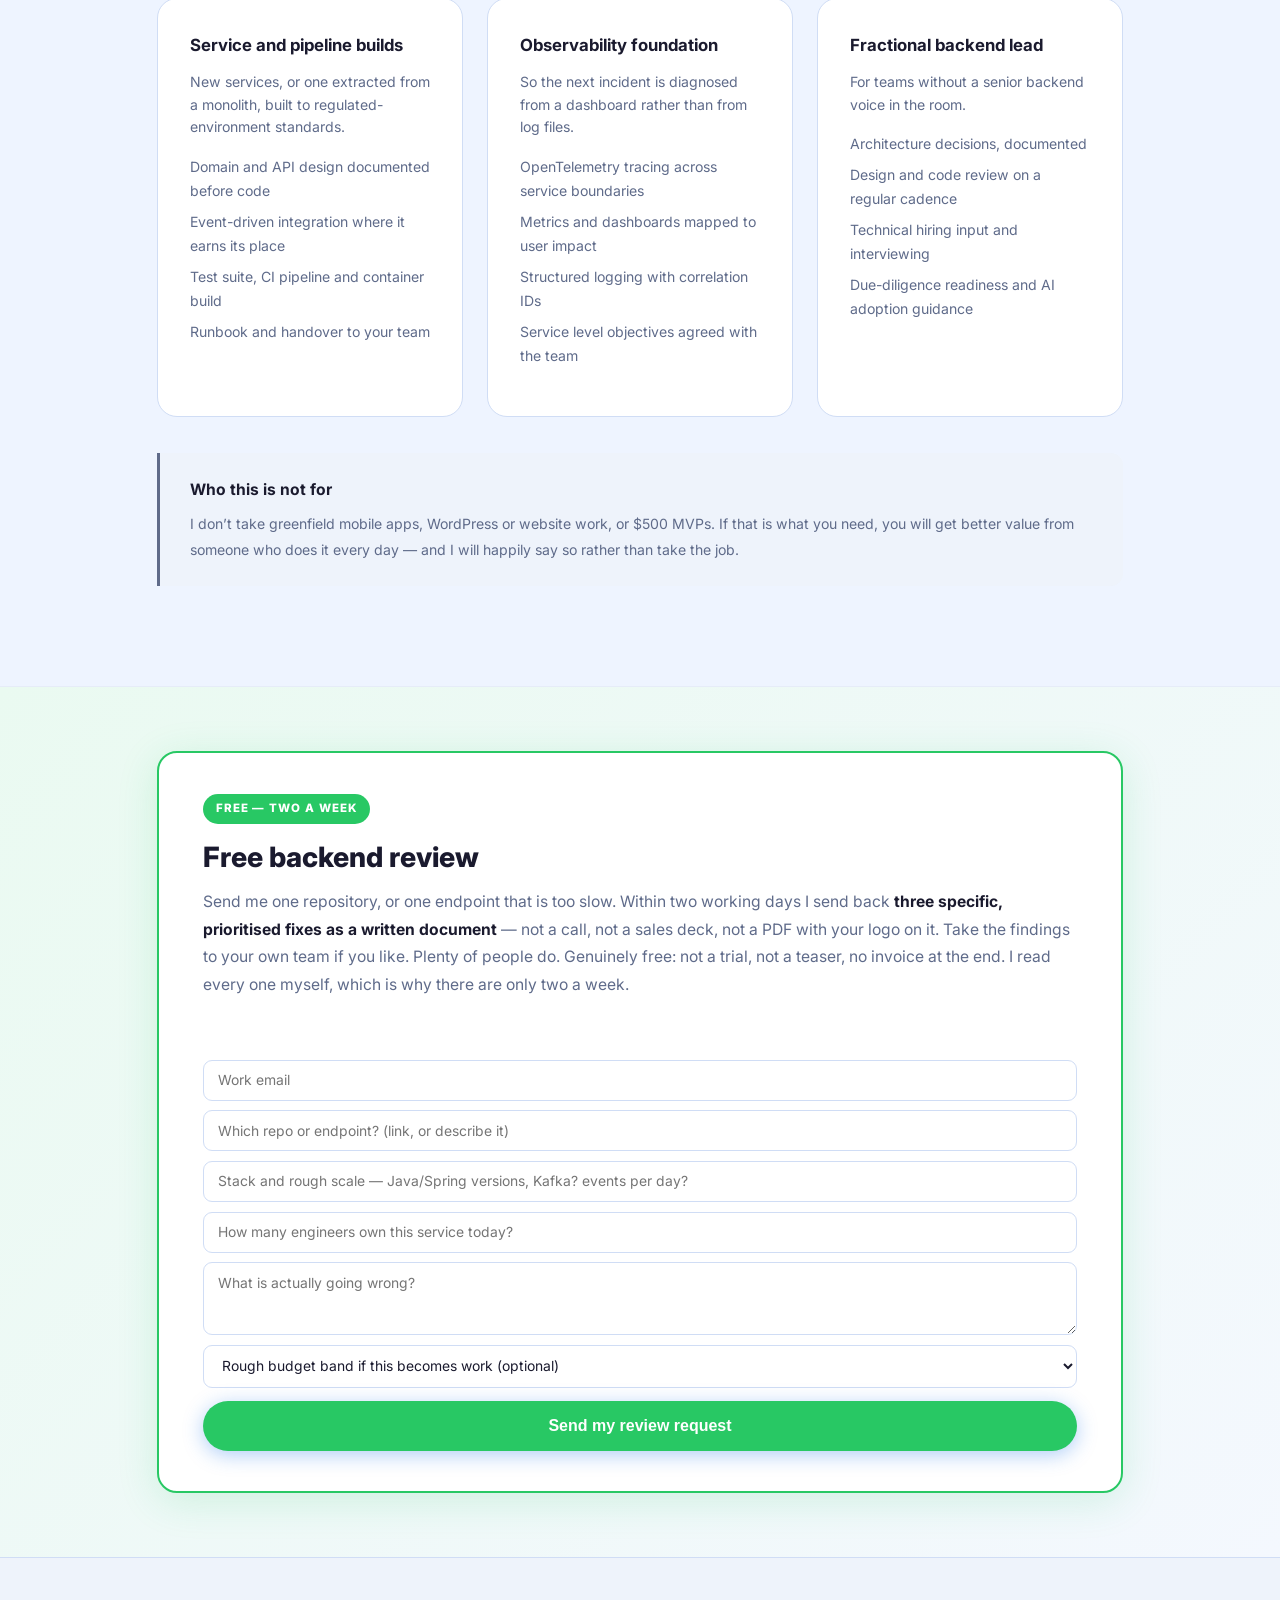
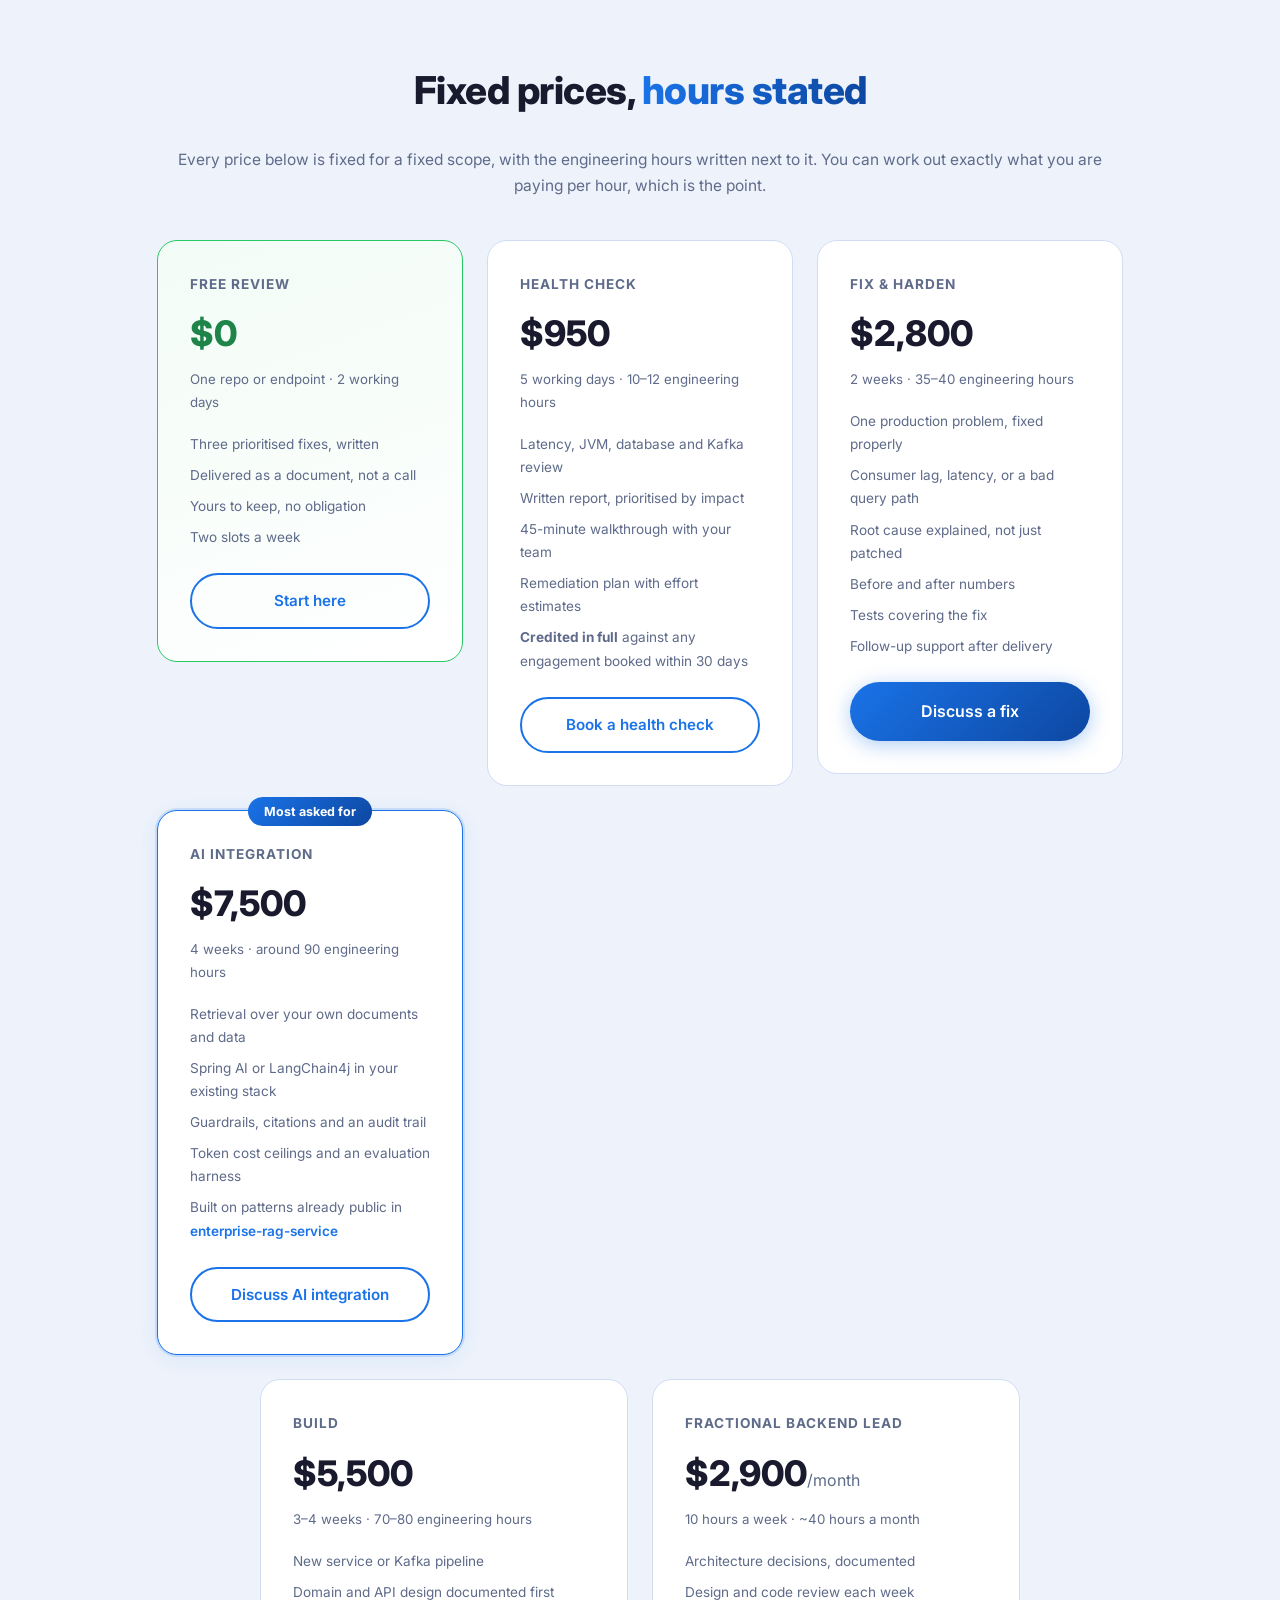
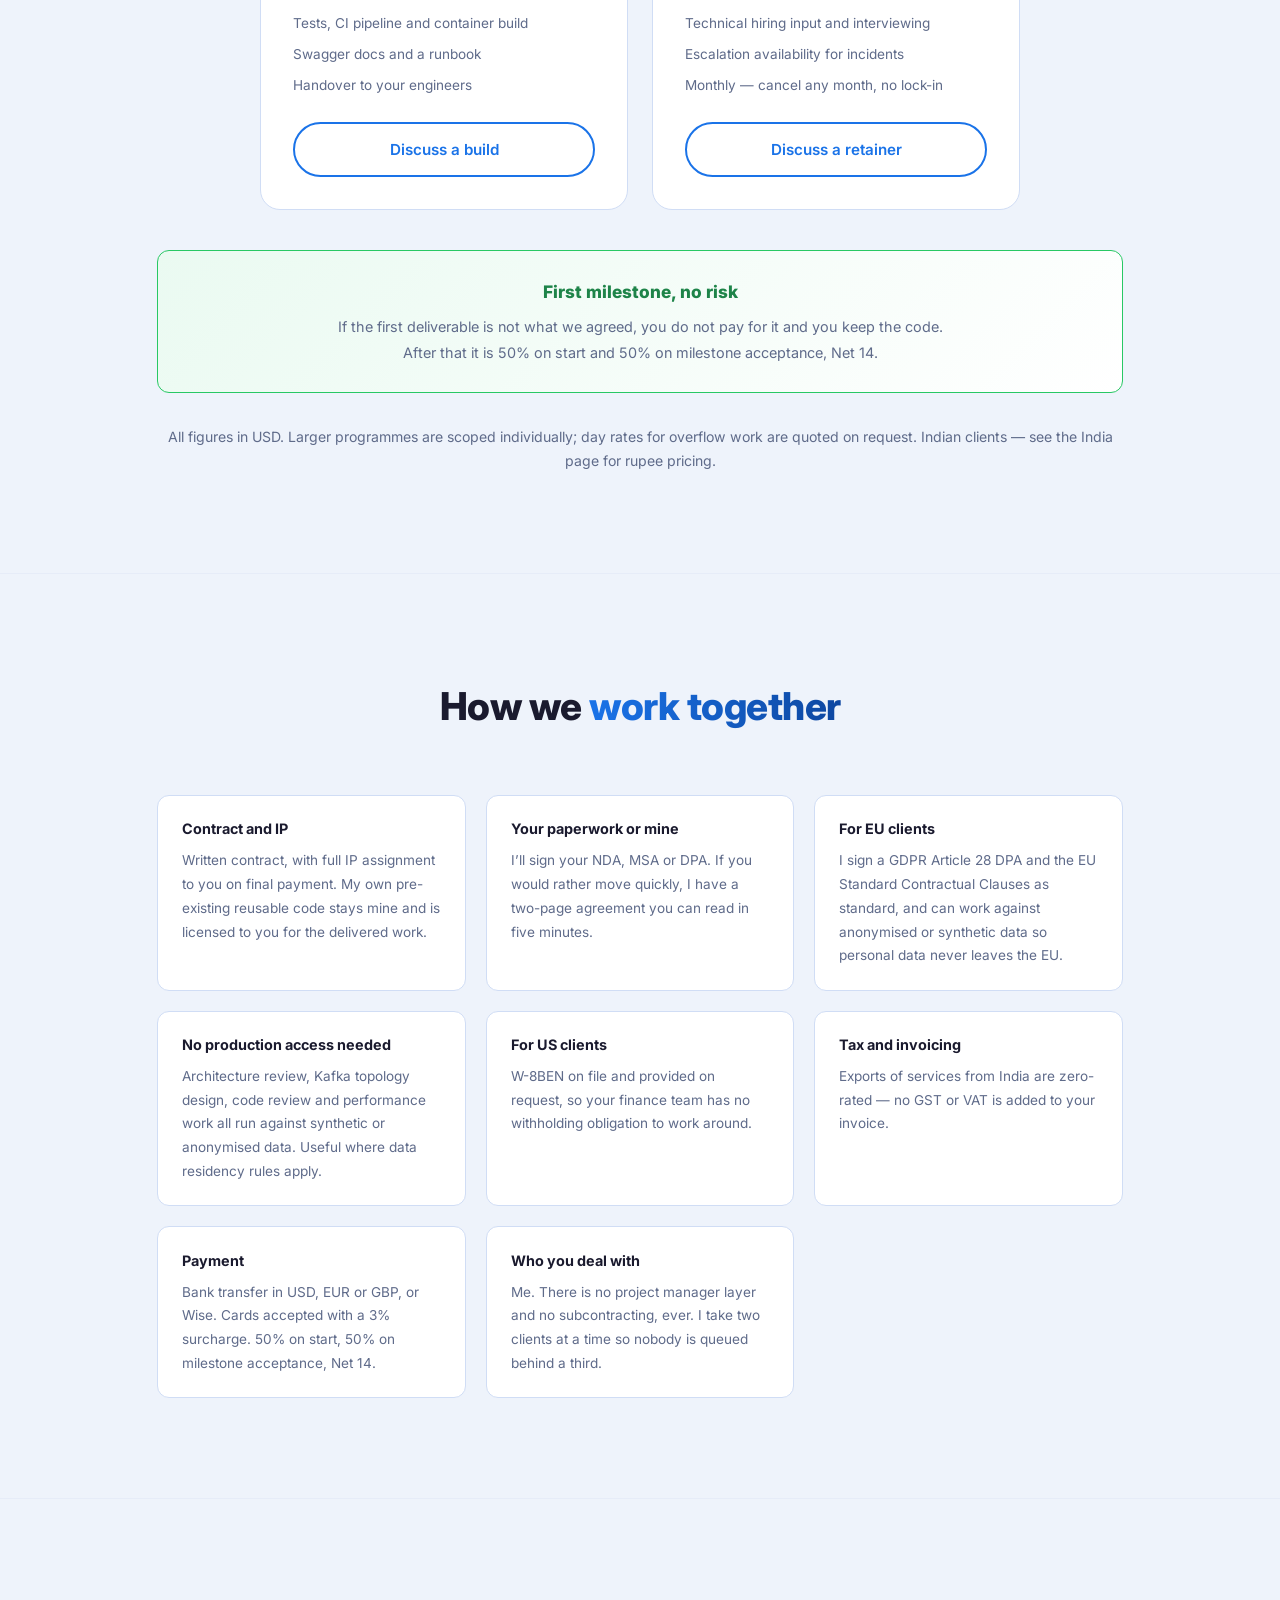
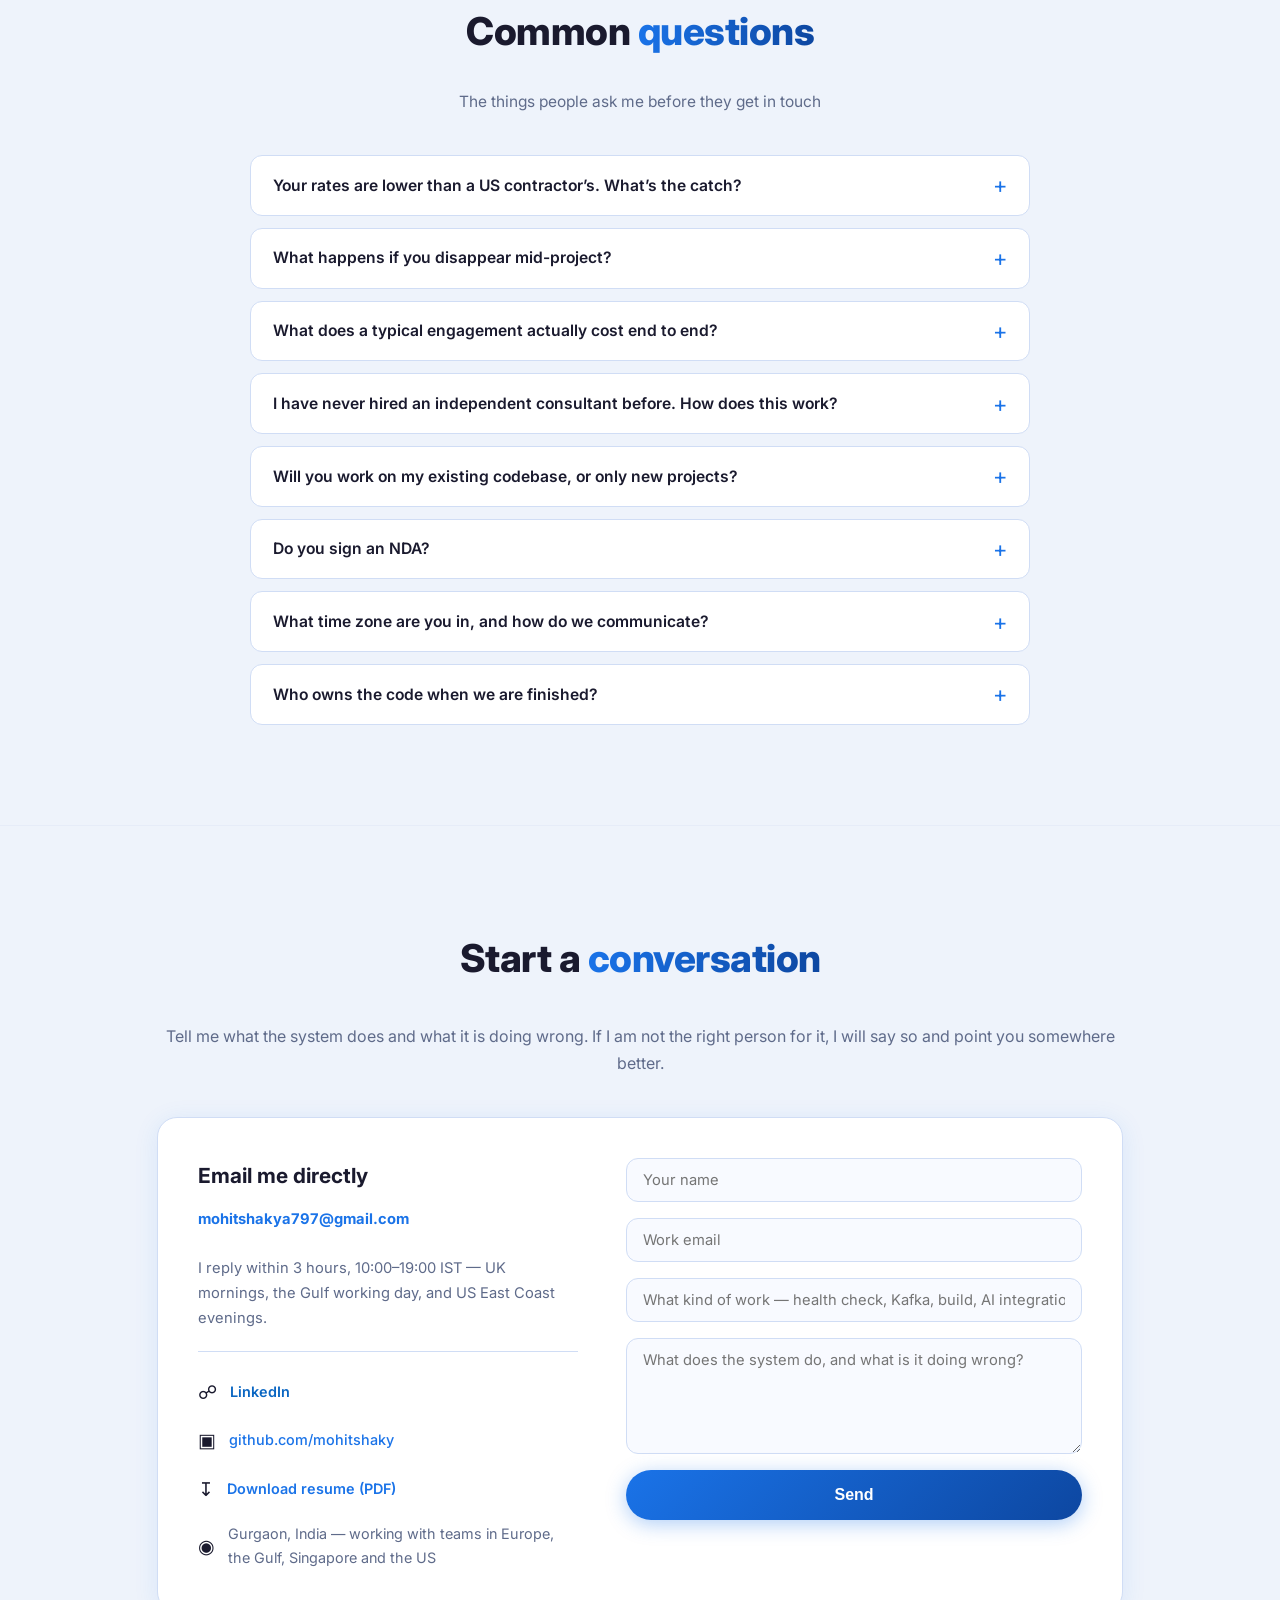
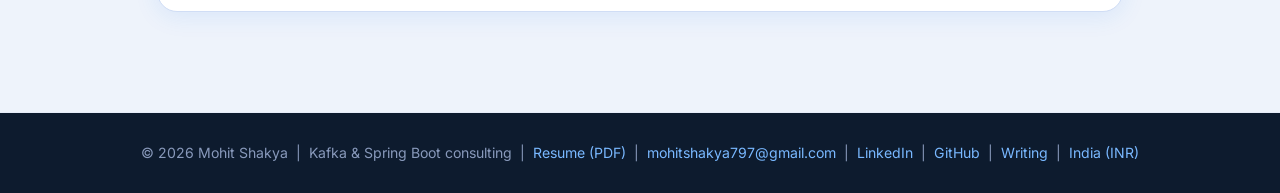
==== commit 802c7b6d: "Sharpen the casework outcomes without inventing measurements Each outcome now names the concrete thi" ====
--- a/index.html
+++ b/index.html
@@ -253,8 +253,9 @@
           <p class="case-line"><strong>What I did.</strong> Traced the pipeline to find where events were really
             queueing, rebuilt the consumer groups and partitioning around the correct key, moved slow downstream calls
             off the poll loop, and added a retry topic so one bad message could no longer block a partition.</p>
-          <p class="case-line"><strong>Outcome.</strong> Campaign peaks absorbed without anyone intervening, and stuck
-            orders became an alert instead of a customer complaint.</p>
+          <p class="case-line"><strong>Outcome.</strong> Campaign peaks were absorbed without operator intervention.
+            Support stopped clearing stuck orders by hand, and an order that did stall became an alert the team saw
+            before the customer did.</p>
           <p class="case-repo">Same pattern, public code: <a href="https://github.com/mohitshaky/order-lifecycle-bpmn" target="_blank" rel="noopener noreferrer">order-lifecycle-bpmn</a></p>
         </div>
 
@@ -266,8 +267,9 @@
           <p class="case-line"><strong>What I did.</strong> Made consumers idempotent on a stable event ID, made the
             write path append-only, and split the audit projection from the operational read model so either could be
             rebuilt without touching the other.</p>
-          <p class="case-line"><strong>Outcome.</strong> History reconstructible from the event log alone. Compliance
-            questions answered from the projection instead of from an engineer&rsquo;s afternoon.</p>
+          <p class="case-line"><strong>Outcome.</strong> One query against the audit projection replaced a manual
+            reconciliation across three separate stores. The trail became provably complete because it was derived
+            from the event log rather than assembled alongside it.</p>
           <p class="case-repo">Same pattern, public code: <a href="https://github.com/mohitshaky/banking-account-service" target="_blank" rel="noopener noreferrer">banking-account-service</a></p>
         </div>
 
@@ -279,8 +281,9 @@
           <p class="case-line"><strong>What I did.</strong> Modelled the lifecycle as an explicit BPMN process so the
             sequence became something you could read and review, kept the integration event-driven, and made every
             transition individually traceable.</p>
-          <p class="case-line"><strong>Outcome.</strong> Rule changes became a process-definition edit rather than a
-            coordinated multi-service release.</p>
+          <p class="case-line"><strong>Outcome.</strong> Changing a business rule stopped requiring a coordinated
+            release across six services. It became an edit to a versioned process definition, reviewable in a pull
+            request like any other change.</p>
           <p class="case-repo">Same pattern, public code: <a href="https://github.com/mohitshaky/subscription-workflow-service" target="_blank" rel="noopener noreferrer">subscription-workflow-service</a></p>
         </div>
       </div>
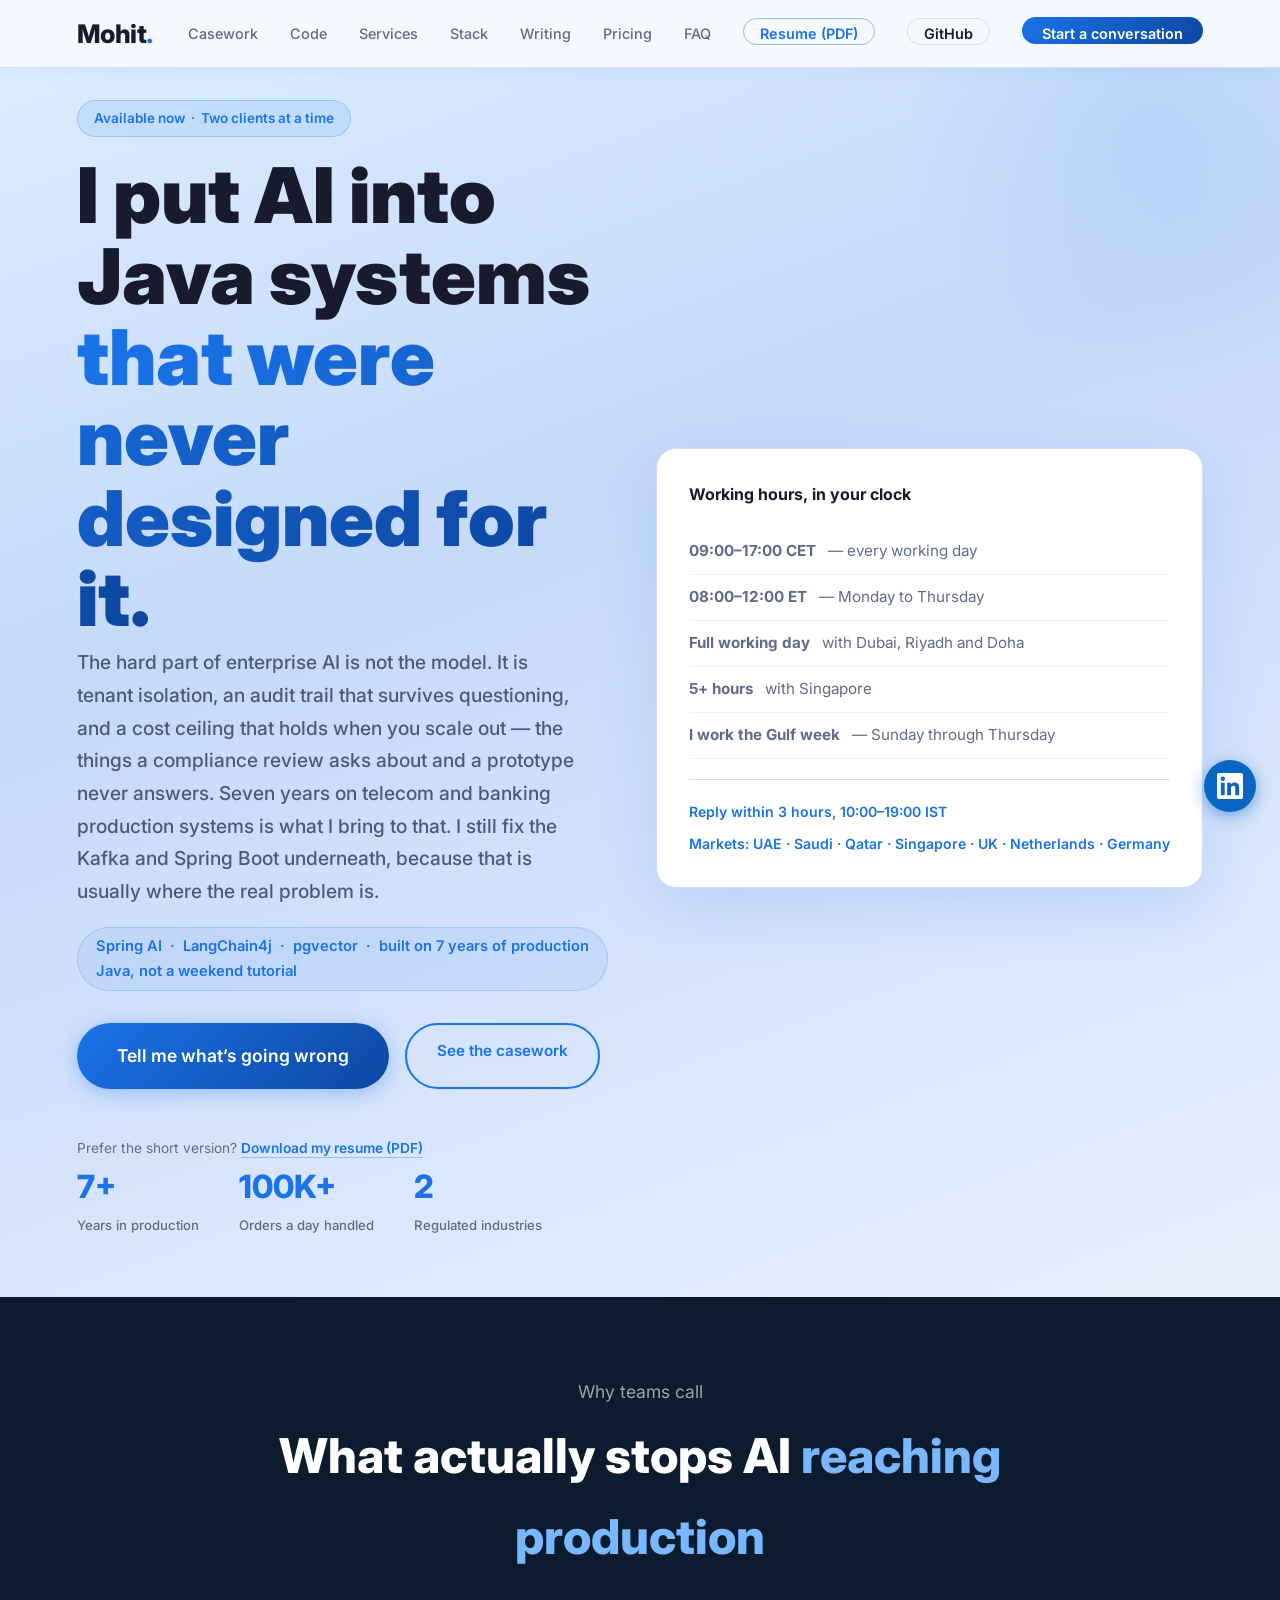
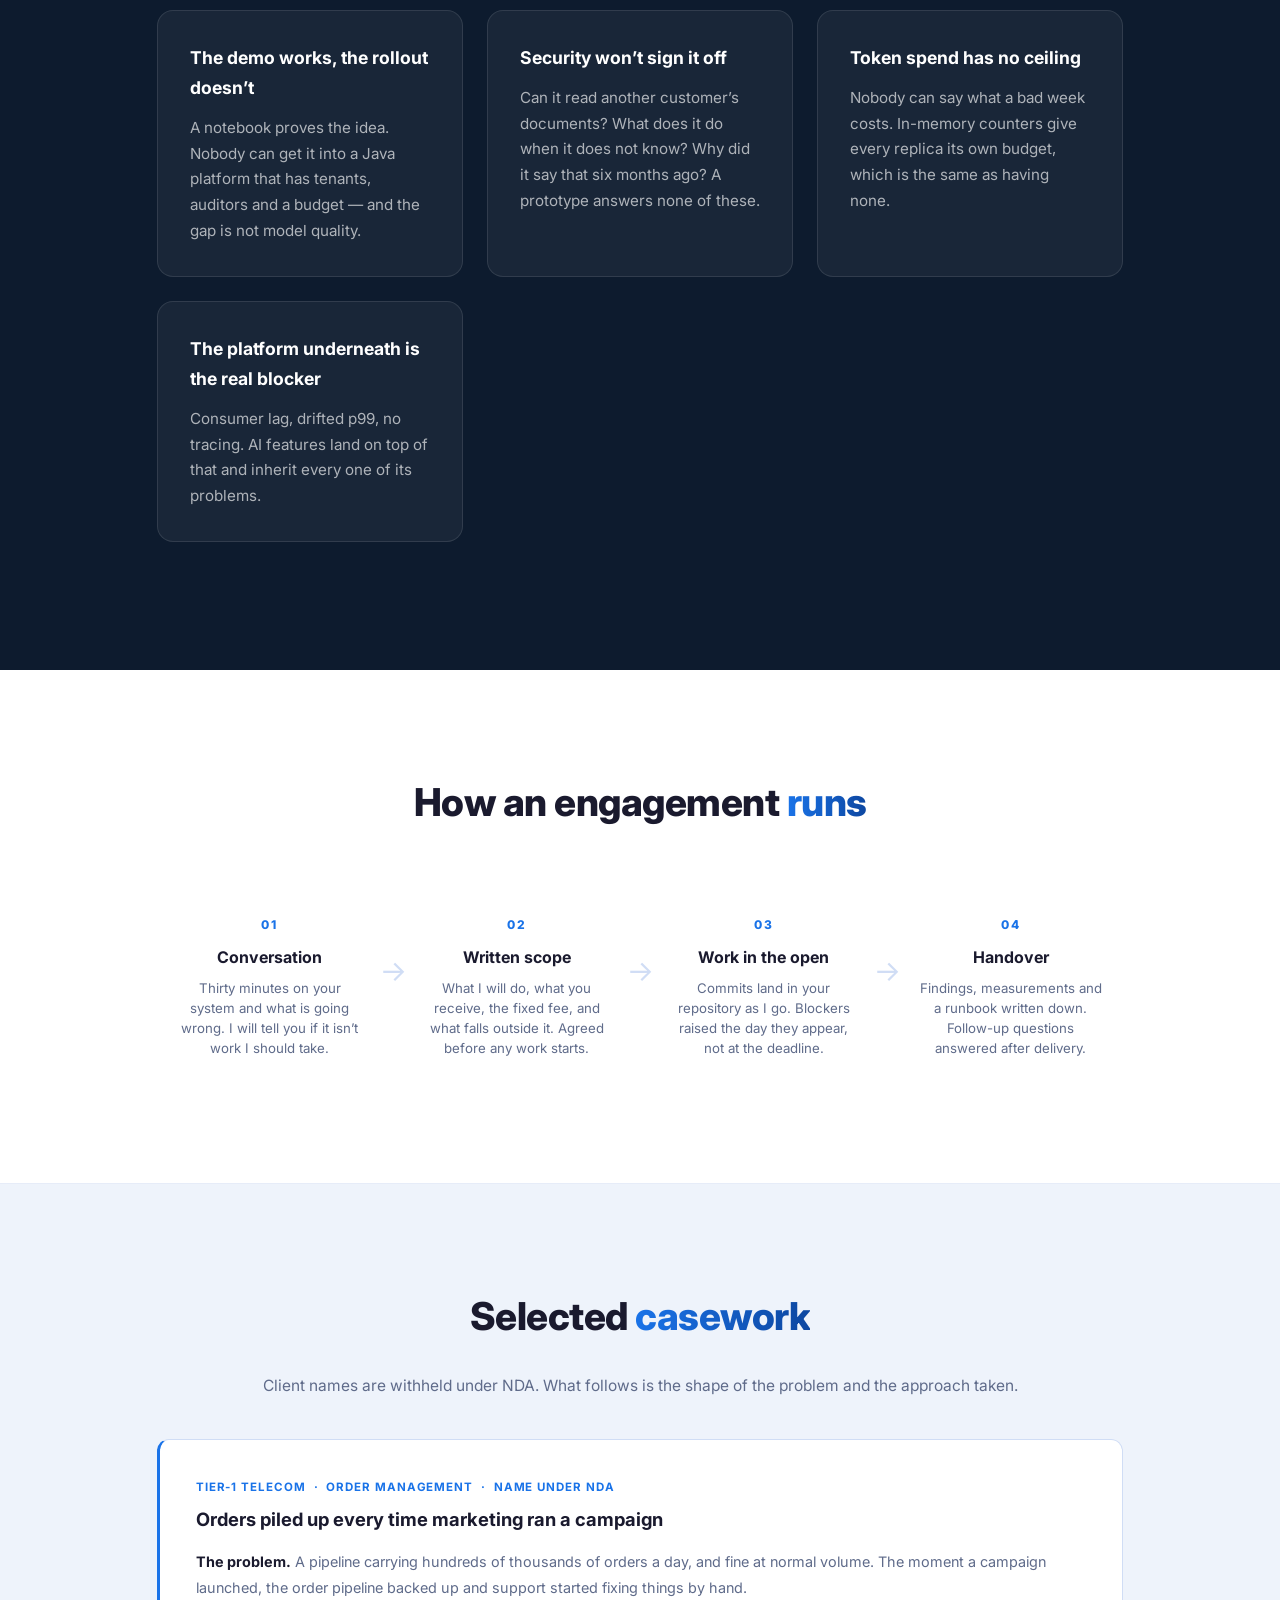
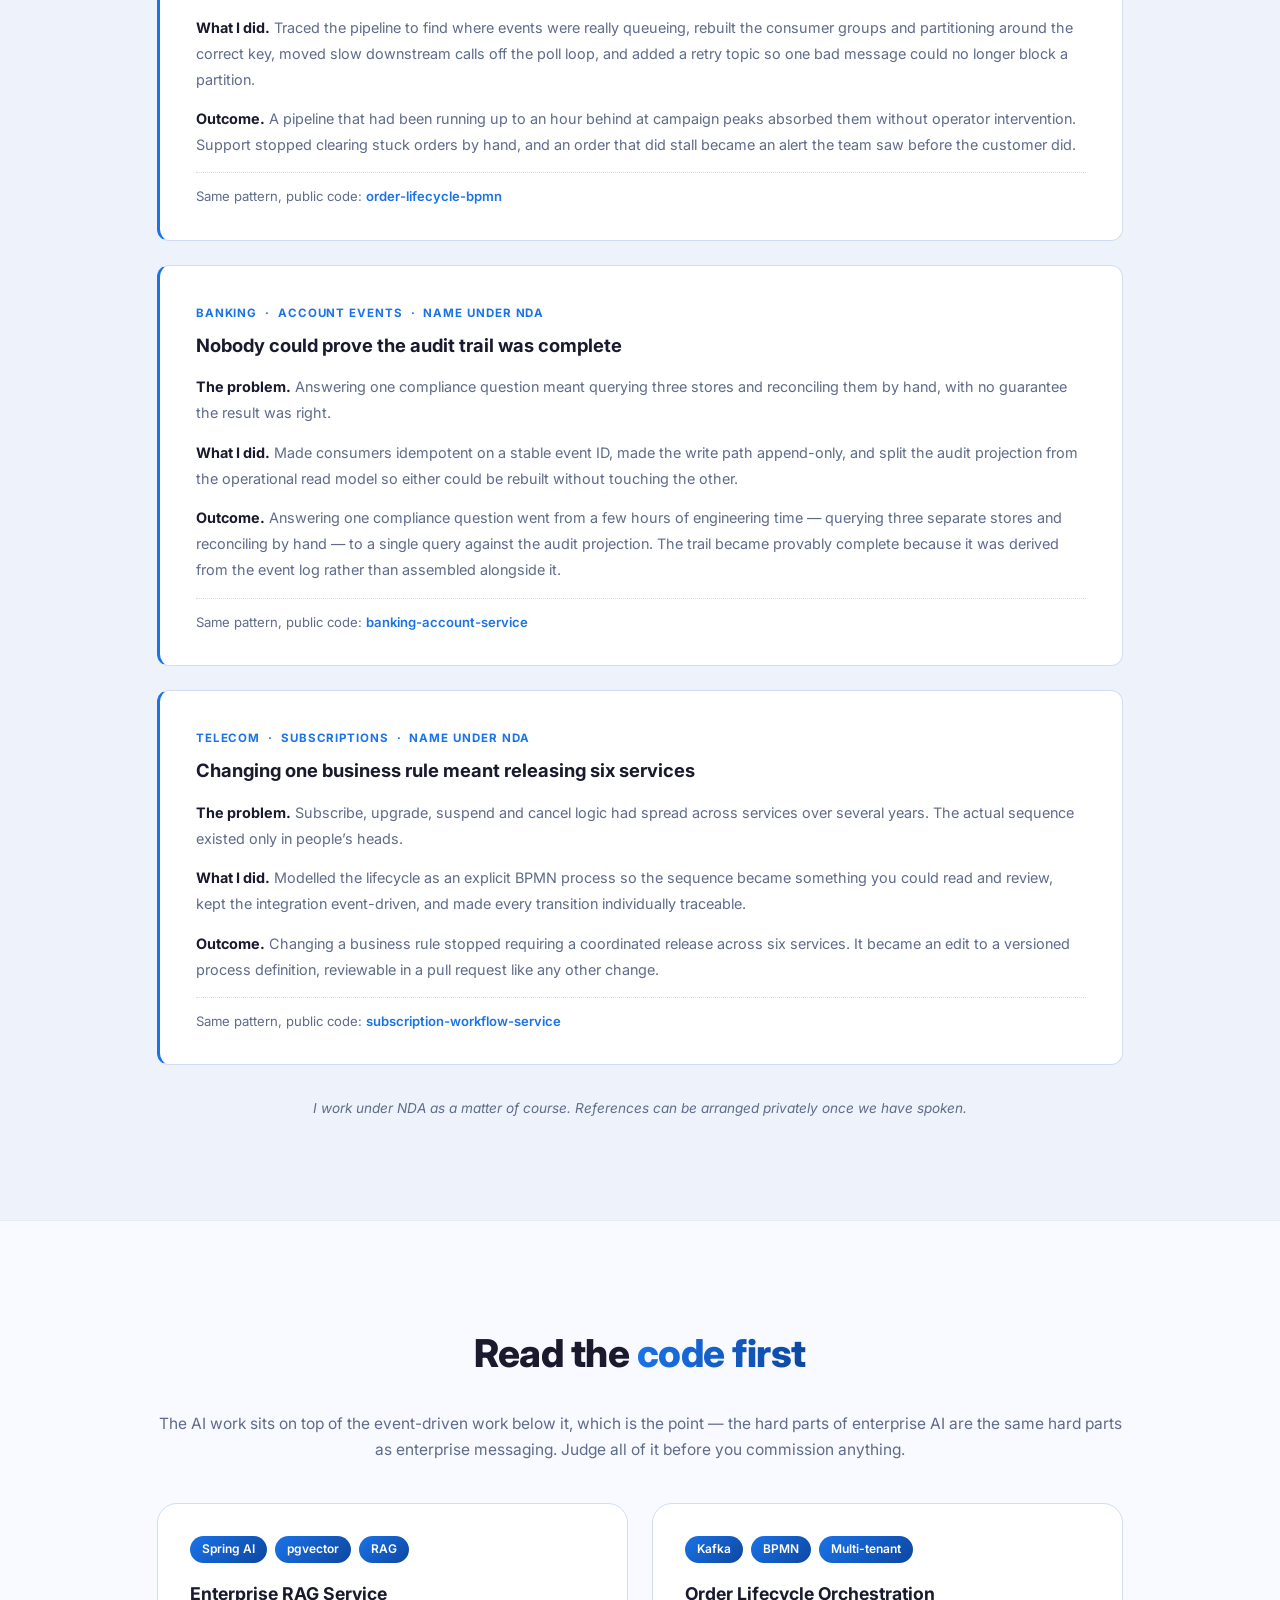
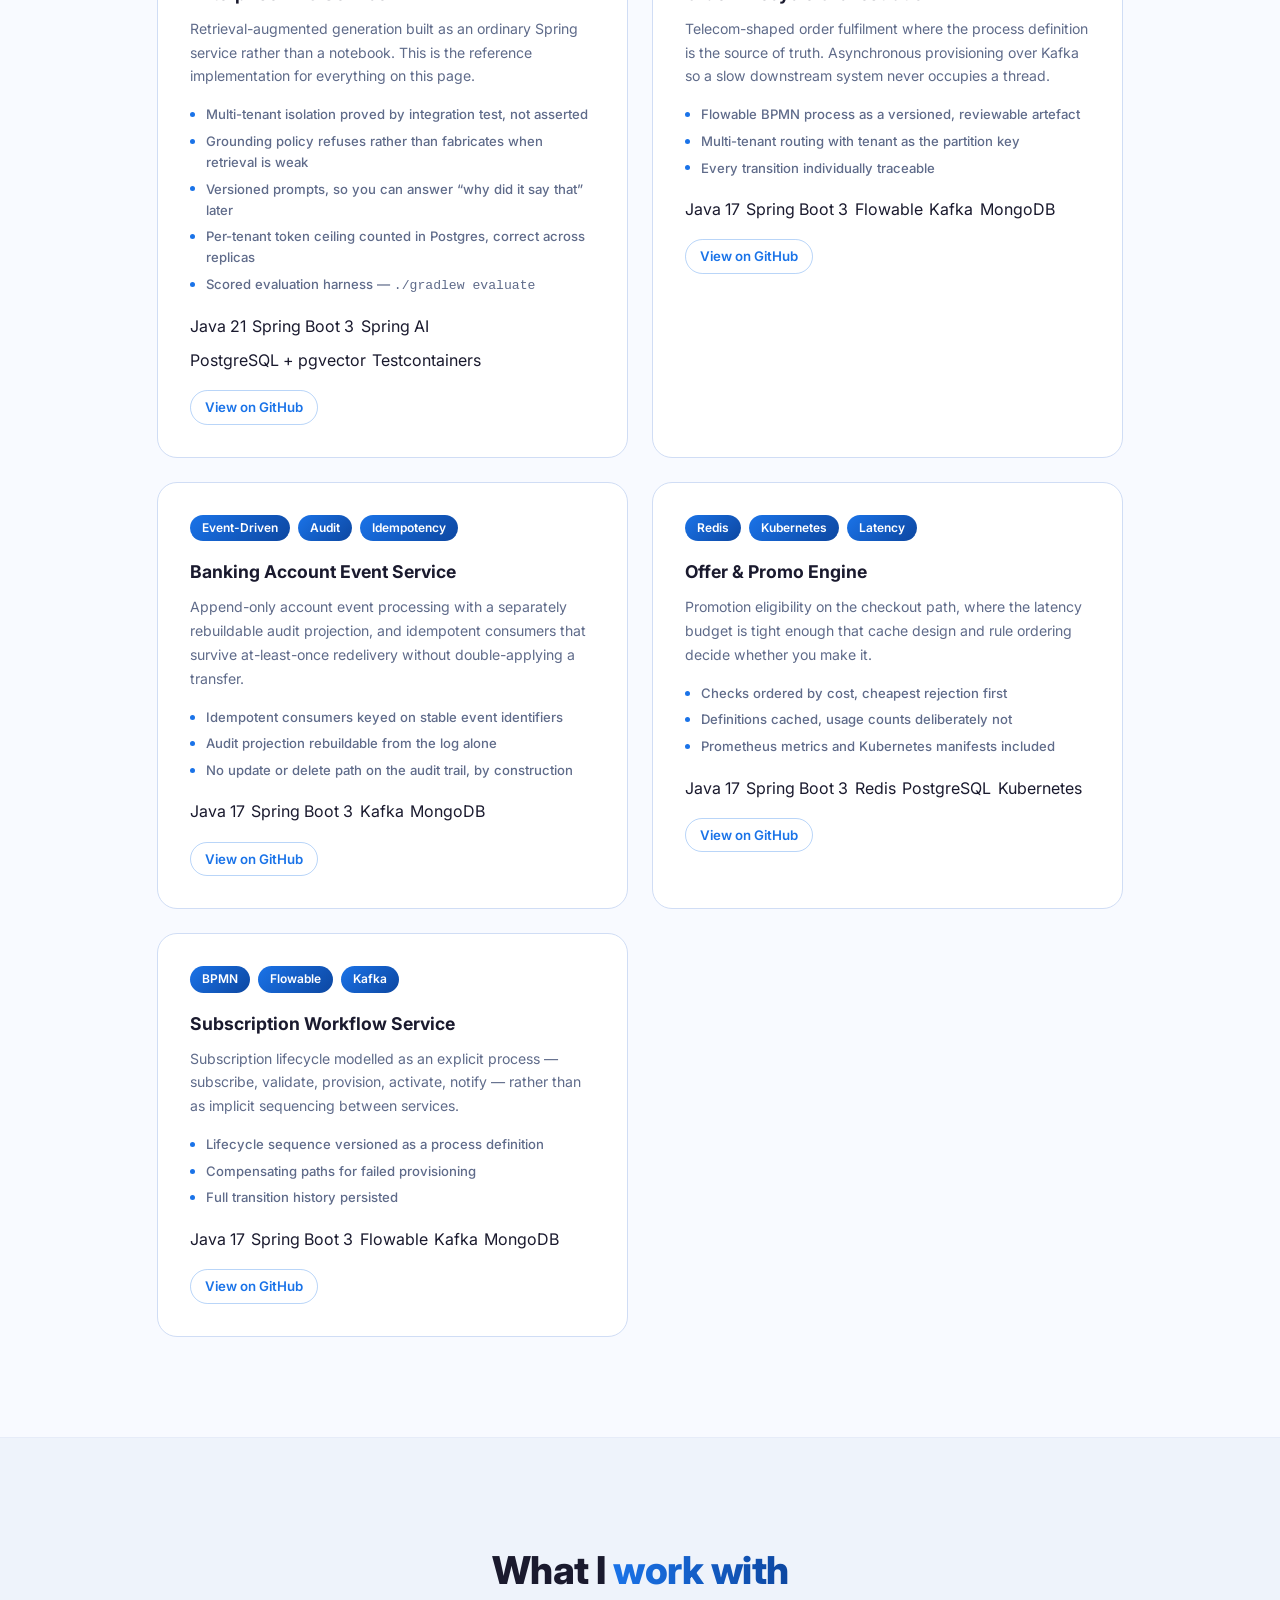
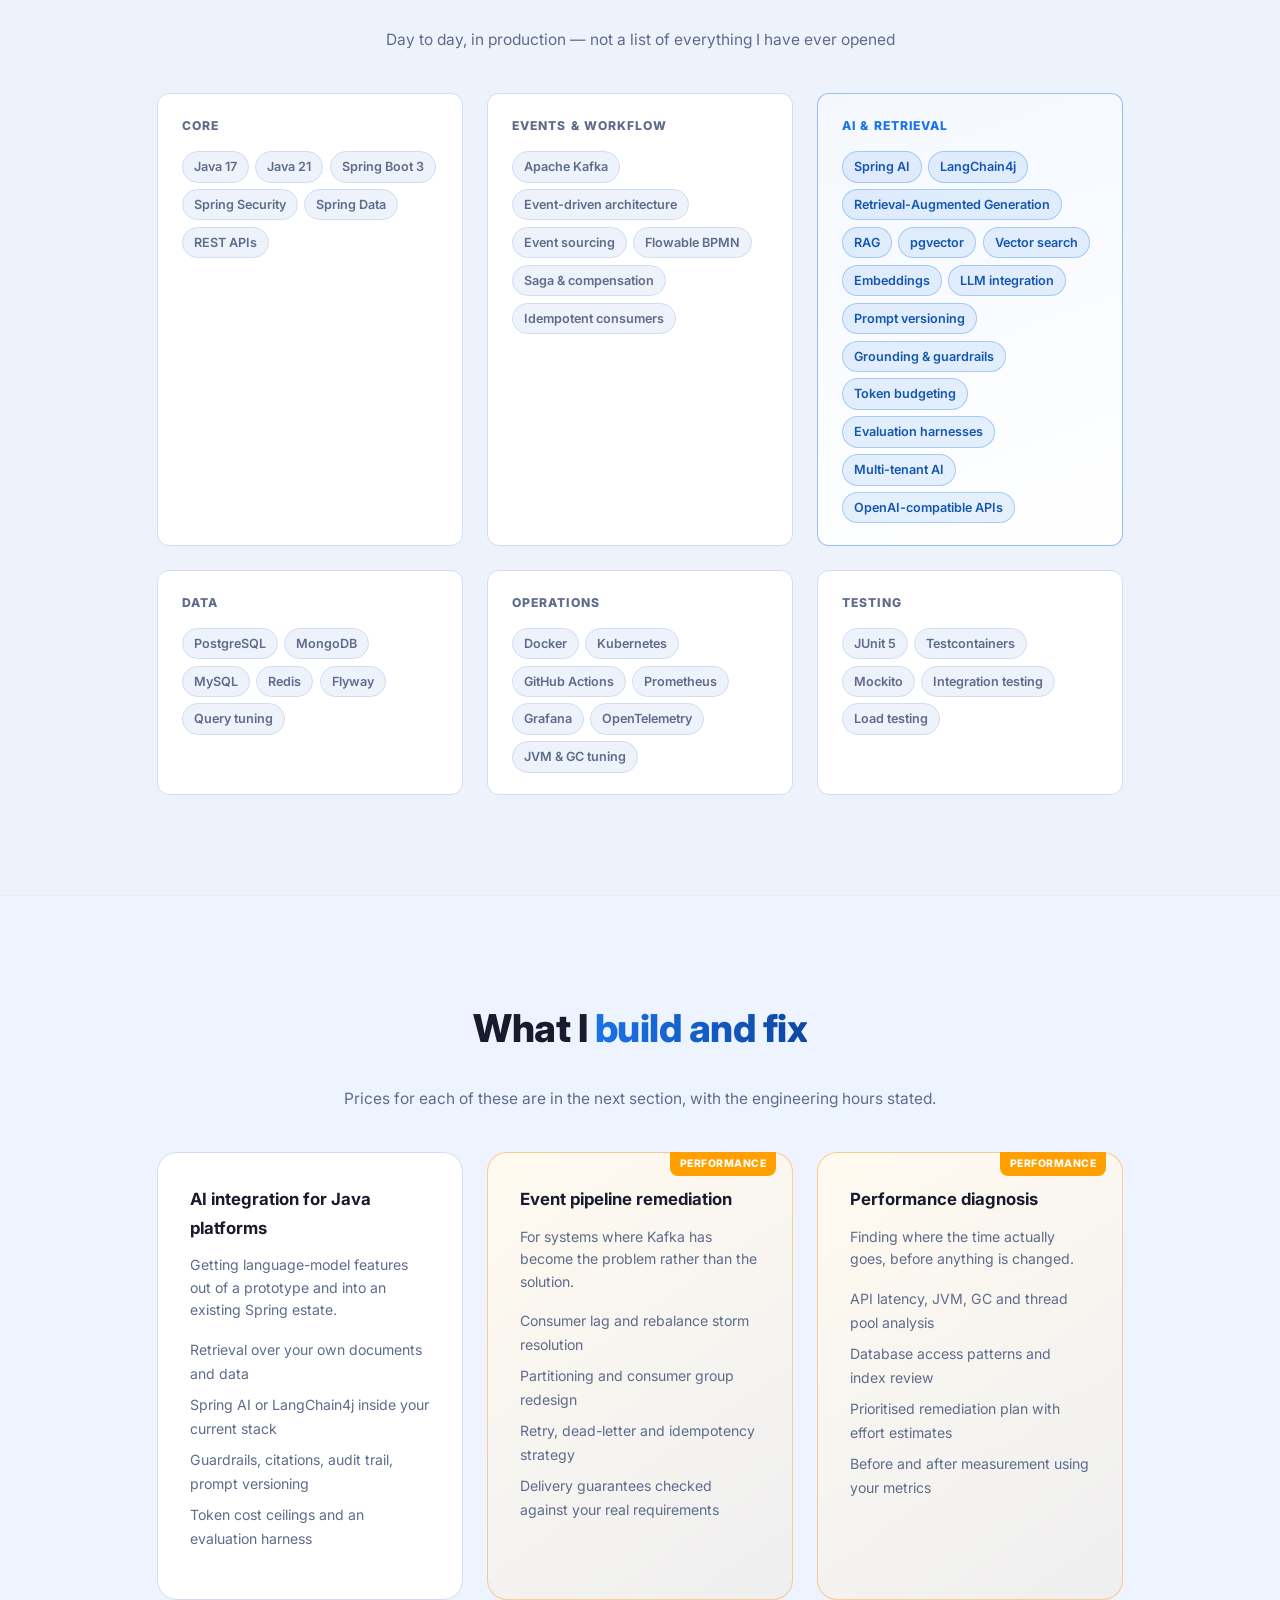
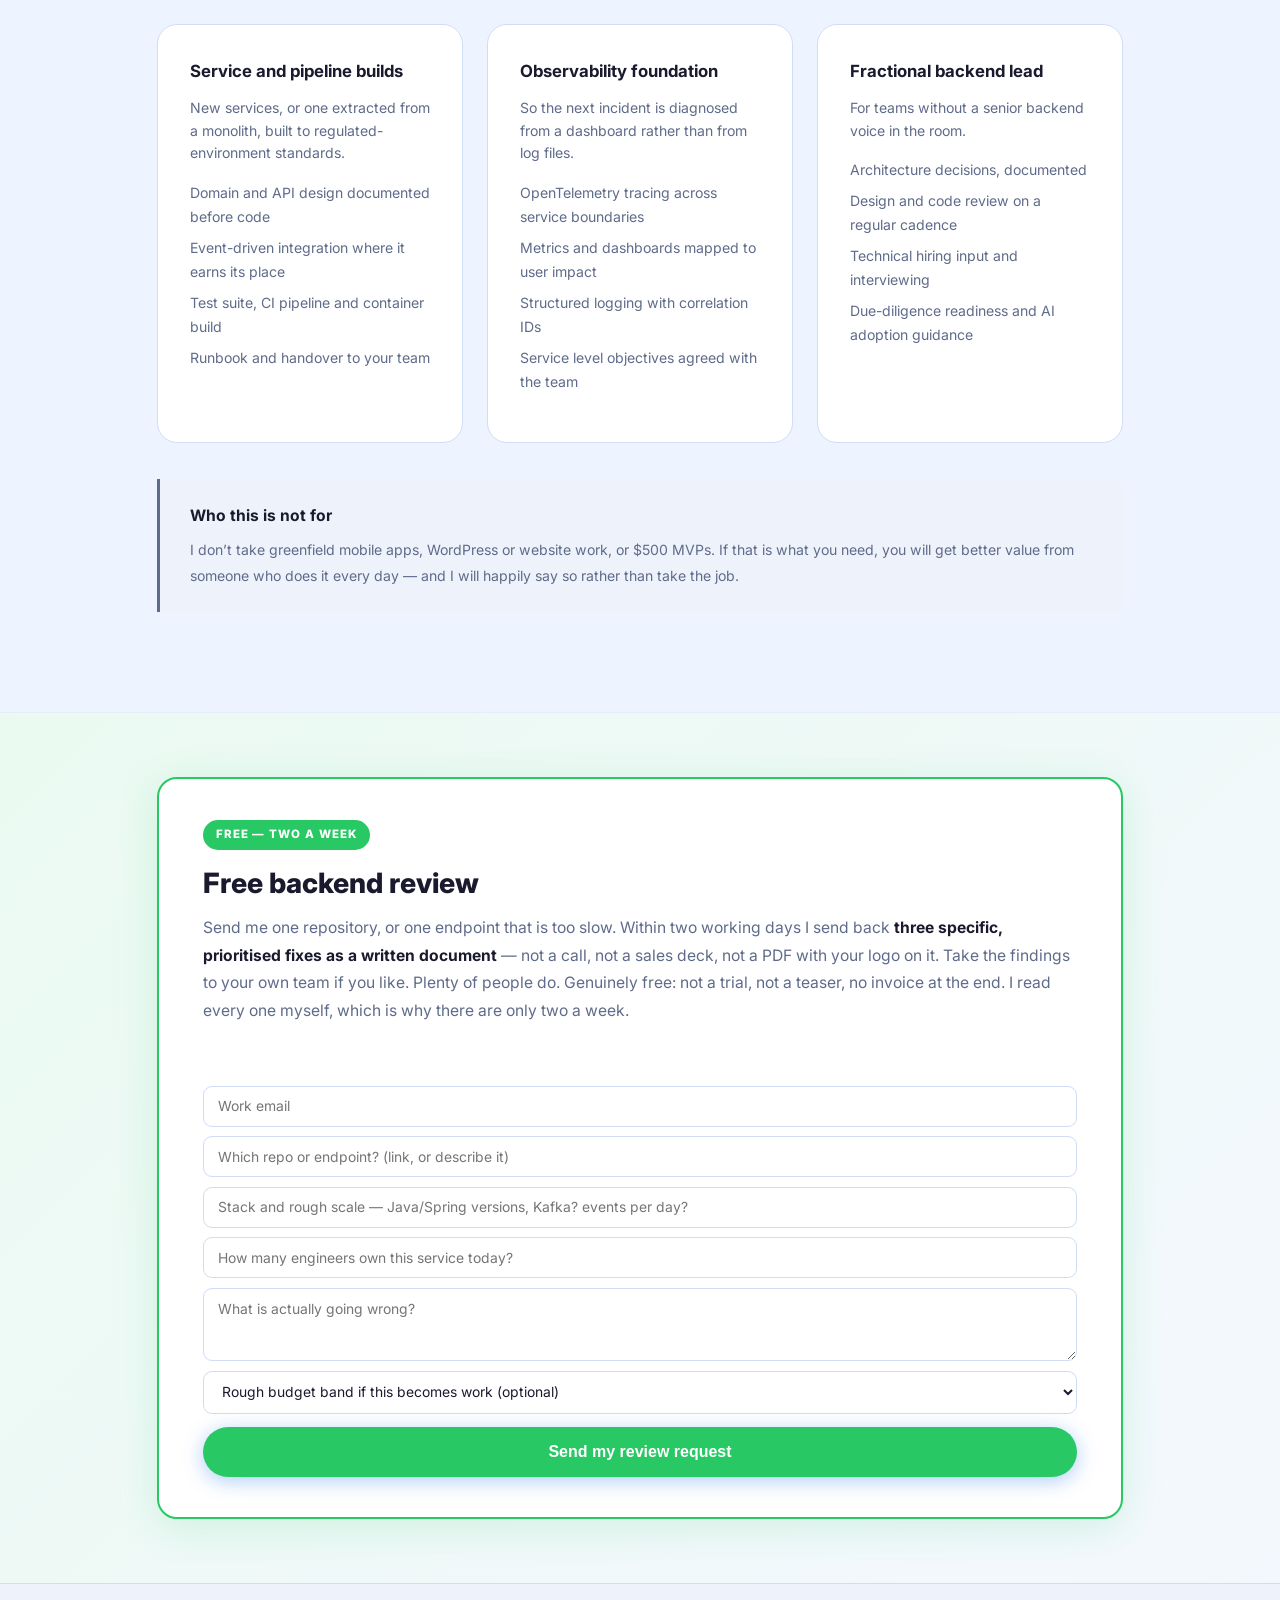
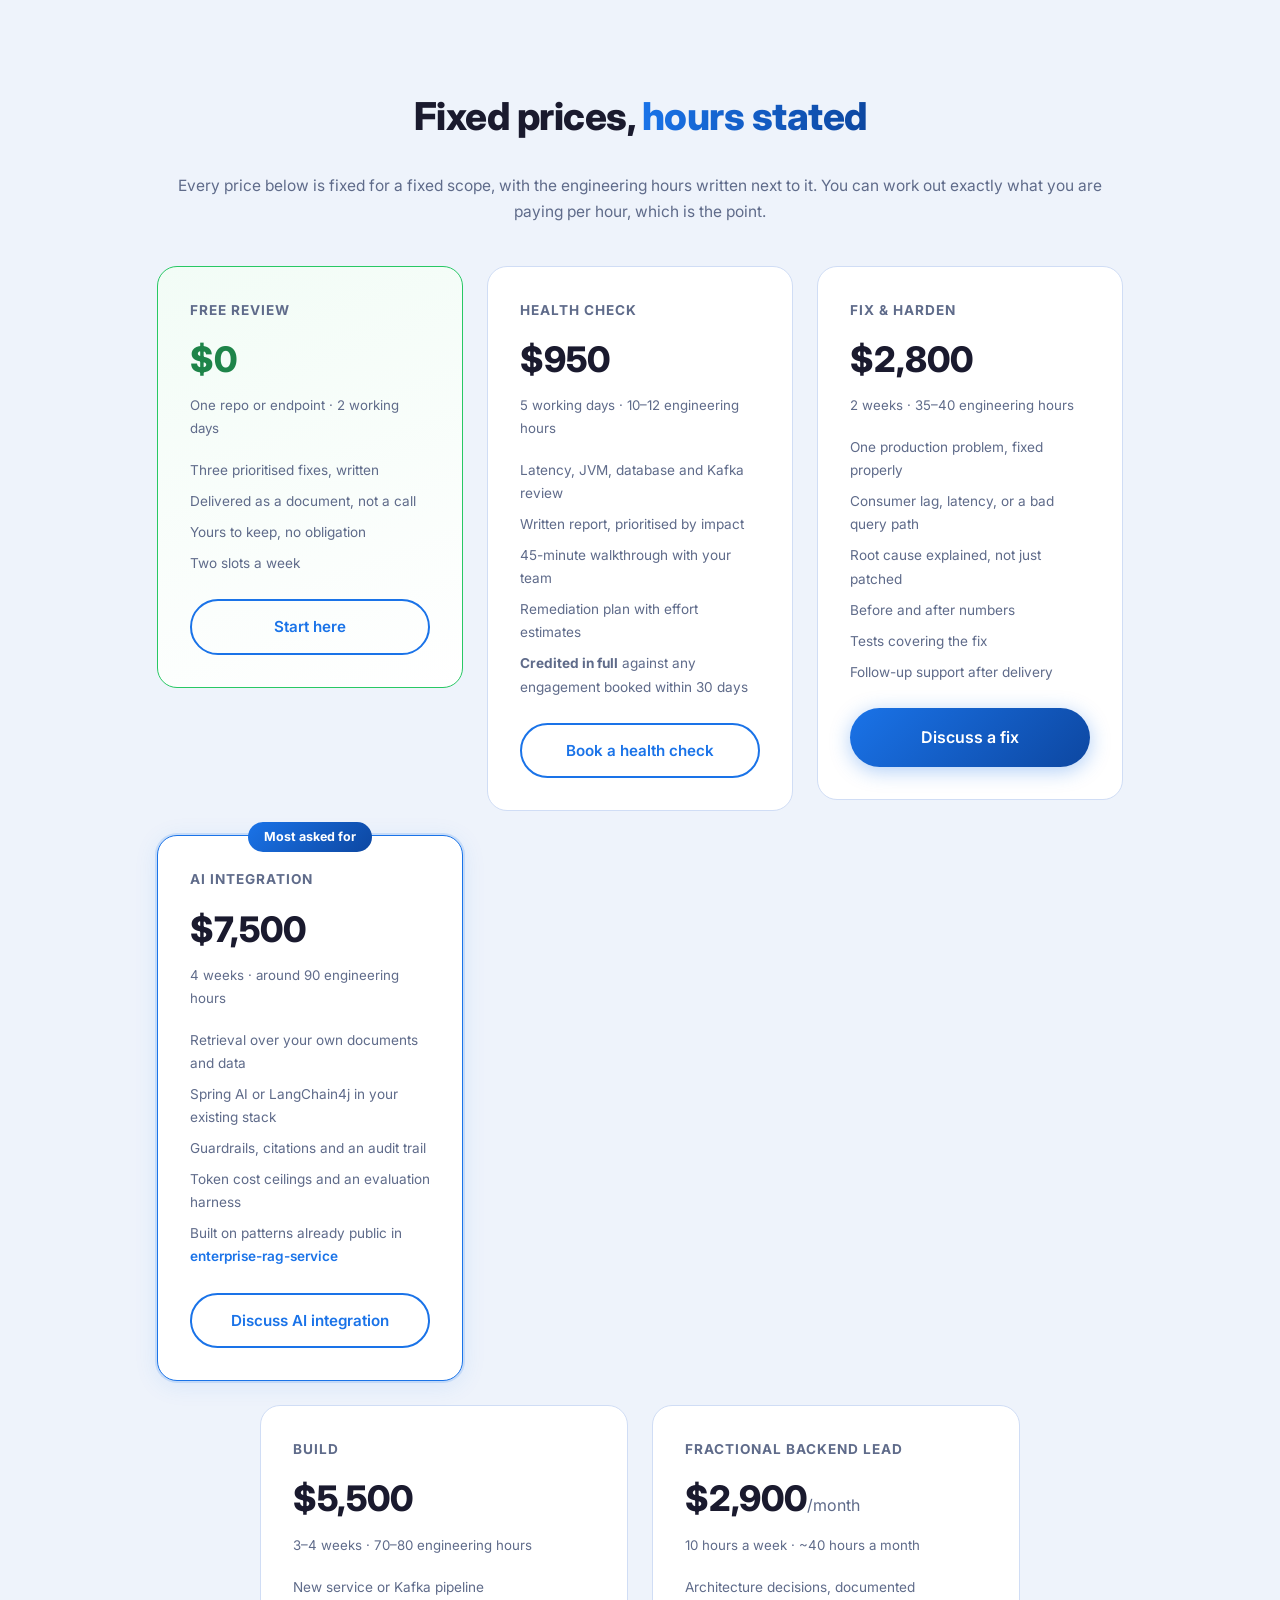
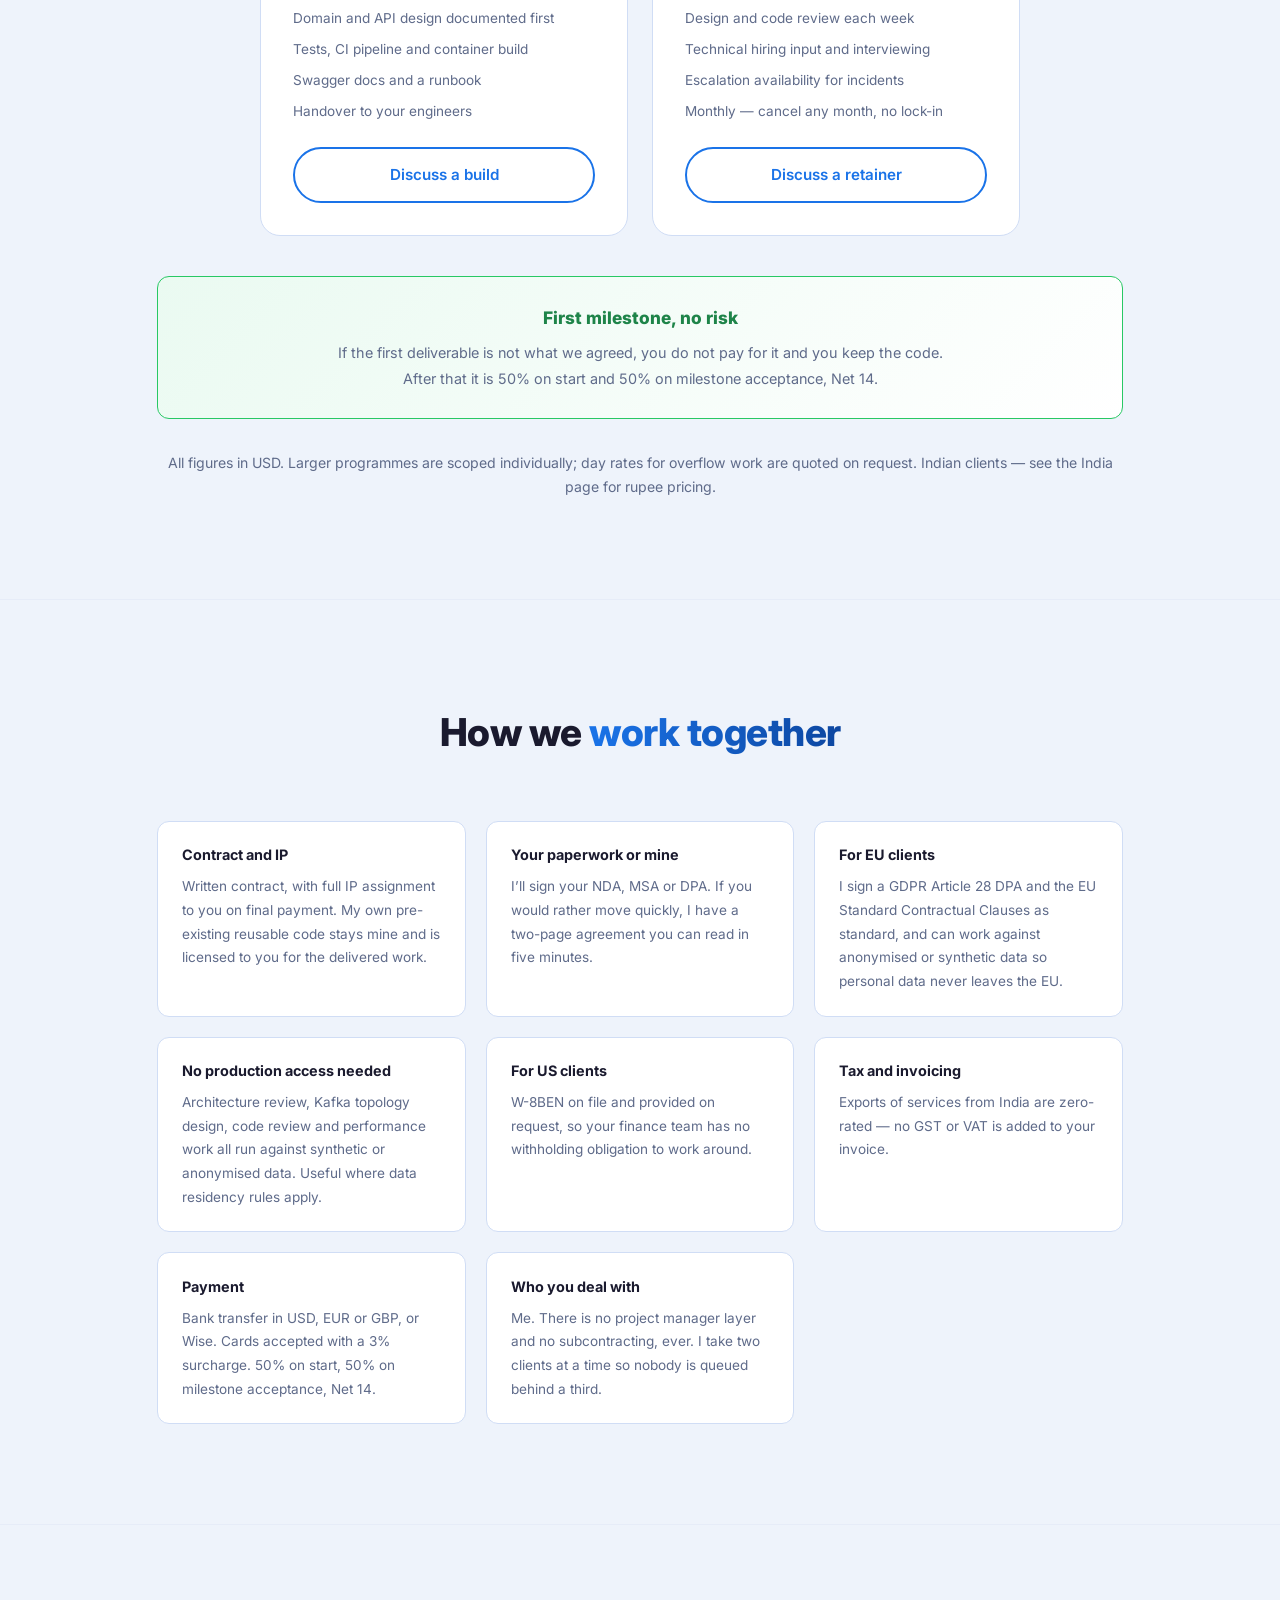
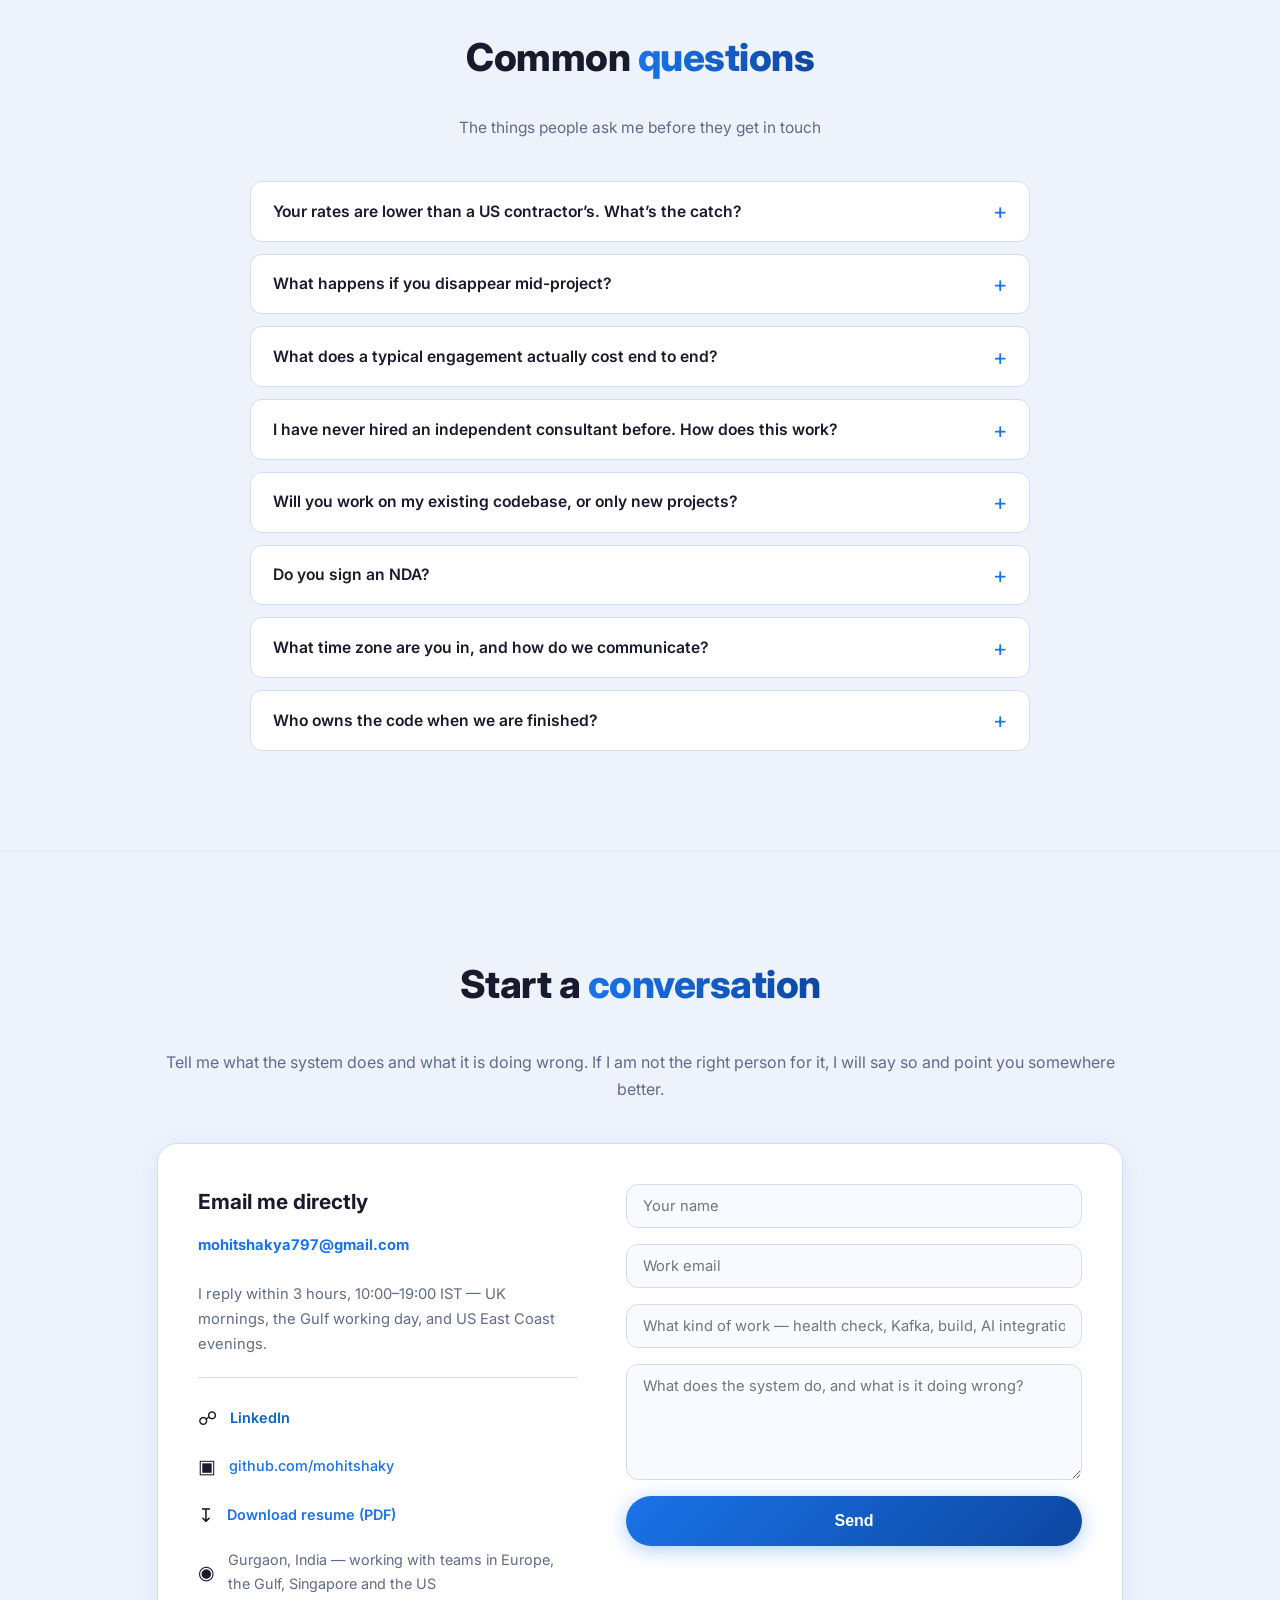
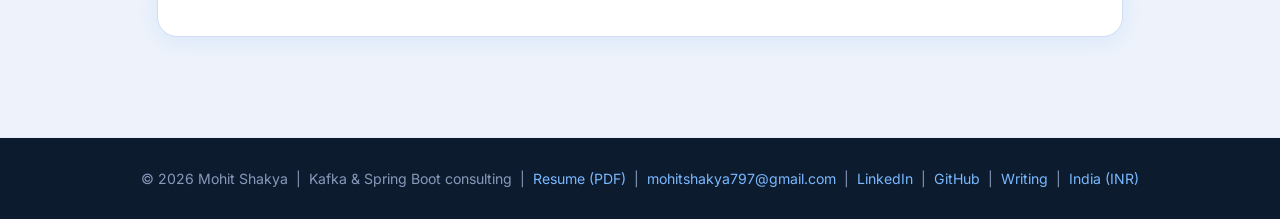
==== commit 0b05e90a: "Add the first real casework figures Three numbers, supplied from memory and deliberately stated as a" ====
--- a/index.html
+++ b/index.html
@@ -135,17 +135,13 @@
       </p>
 
       <!--
-        ============================================================
-        TODO — MOHIT: these three tiles should carry hard numbers from
-        your own production work, not years-and-counts. Replace with
-        things like "40M events/day", "p99 1.8s → 240ms", "zero data
-        loss across N years". Numbers you can defend in a technical
-        call beat every other change on this page.
-        ============================================================
+        STILL MISSING: case 3 has no figure of its own, and there is no "after"
+        number on case 1 (only the "up to an hour behind" before). Add them when
+        you have something you can defend.
       -->
       <div class="hero-stats">
         <div class="stat"><span>7+</span><p>Years in production</p></div>
-        <div class="stat"><span>10+</span><p>Enterprise systems</p></div>
+        <div class="stat"><span>100K+</span><p>Orders a day handled</p></div>
         <div class="stat"><span>2</span><p>Regulated industries</p></div>
       </div>
     </div>
@@ -232,29 +228,22 @@
       </p>
 
       <!--
-        ============================================================
-        TODO — MOHIT: THE HIGHEST-VALUE EDIT ON THIS ENTIRE SITE.
-        Every "Outcome" below is written qualitatively because I will
-        not invent your numbers. Replace each one with real figures:
-          "Consumer lag at peak fell from ~40 minutes to under 30s."
-          "p99 on the pricing endpoint went from 1.8s to 240ms."
-          "Throughput rose from 400 to 6,000 events/second."
-        Seven independent research angles all concluded that missing
-        proof — not price — is what is holding this business back.
-        ============================================================
+        STILL MISSING: case 3 has no figure of its own, and there is no "after"
+        number on case 1 (only the "up to an hour behind" before). Add them when
+        you have something you can defend.
       -->
 
       <div class="case-list">
         <div class="case-card">
           <span class="case-domain">Tier-1 telecom &nbsp;·&nbsp; order management &nbsp;·&nbsp; name under NDA</span>
           <h3>Orders piled up every time marketing ran a campaign</h3>
-          <p class="case-line"><strong>The problem.</strong> Fine at normal volume. The moment a campaign launched, the
+          <p class="case-line"><strong>The problem.</strong> A pipeline carrying hundreds of thousands of orders a day, and fine at normal volume. The moment a campaign launched, the
             order pipeline backed up and support started fixing things by hand.</p>
           <p class="case-line"><strong>What I did.</strong> Traced the pipeline to find where events were really
             queueing, rebuilt the consumer groups and partitioning around the correct key, moved slow downstream calls
             off the poll loop, and added a retry topic so one bad message could no longer block a partition.</p>
-          <p class="case-line"><strong>Outcome.</strong> Campaign peaks were absorbed without operator intervention.
-            Support stopped clearing stuck orders by hand, and an order that did stall became an alert the team saw
+          <p class="case-line"><strong>Outcome.</strong> A pipeline that had been running up to an hour behind at campaign
+            peaks absorbed them without operator intervention. Support stopped clearing stuck orders by hand, and an order that did stall became an alert the team saw
             before the customer did.</p>
           <p class="case-repo">Same pattern, public code: <a href="https://github.com/mohitshaky/order-lifecycle-bpmn" target="_blank" rel="noopener noreferrer">order-lifecycle-bpmn</a></p>
         </div>
@@ -267,8 +256,9 @@
           <p class="case-line"><strong>What I did.</strong> Made consumers idempotent on a stable event ID, made the
             write path append-only, and split the audit projection from the operational read model so either could be
             rebuilt without touching the other.</p>
-          <p class="case-line"><strong>Outcome.</strong> One query against the audit projection replaced a manual
-            reconciliation across three separate stores. The trail became provably complete because it was derived
+          <p class="case-line"><strong>Outcome.</strong> Answering one compliance question went from a few hours of
+            engineering time &mdash; querying three separate stores and reconciling by hand &mdash; to a single query
+            against the audit projection. The trail became provably complete because it was derived
             from the event log rather than assembled alongside it.</p>
           <p class="case-repo">Same pattern, public code: <a href="https://github.com/mohitshaky/banking-account-service" target="_blank" rel="noopener noreferrer">banking-account-service</a></p>
         </div>
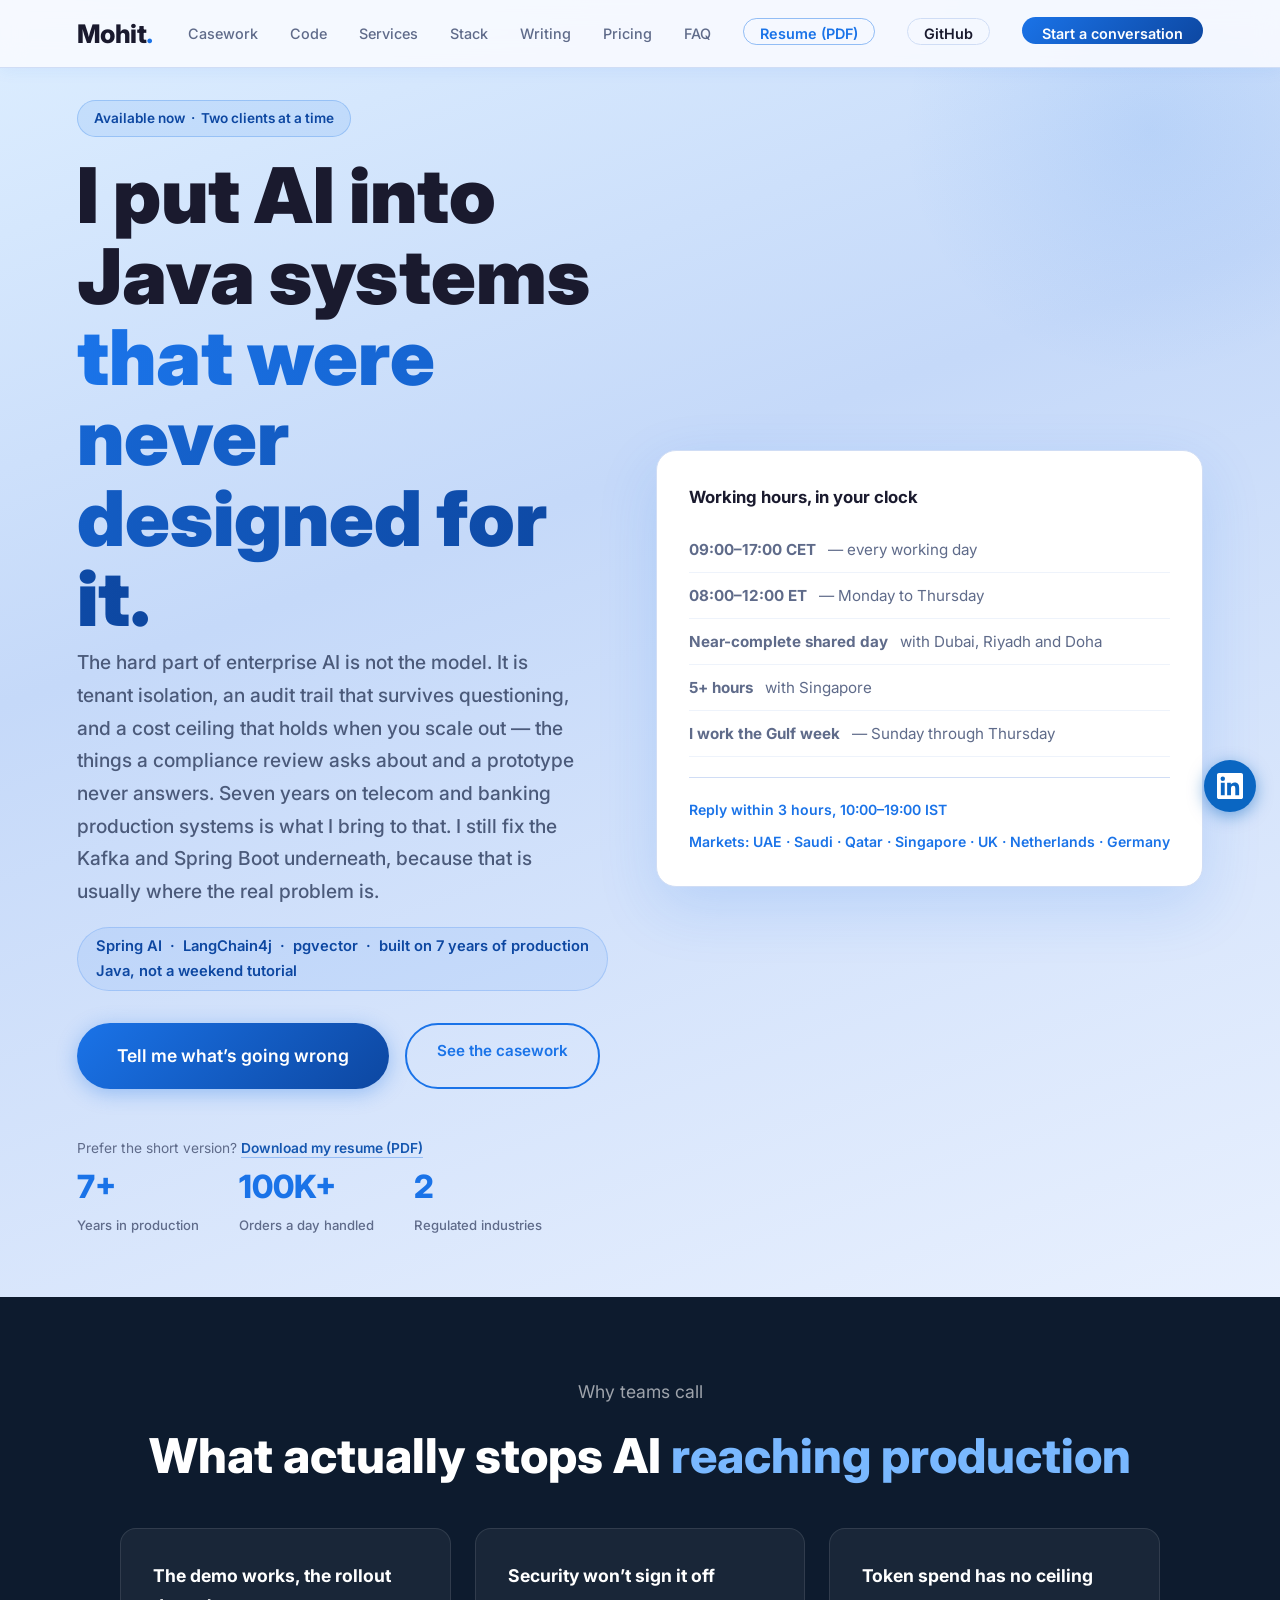
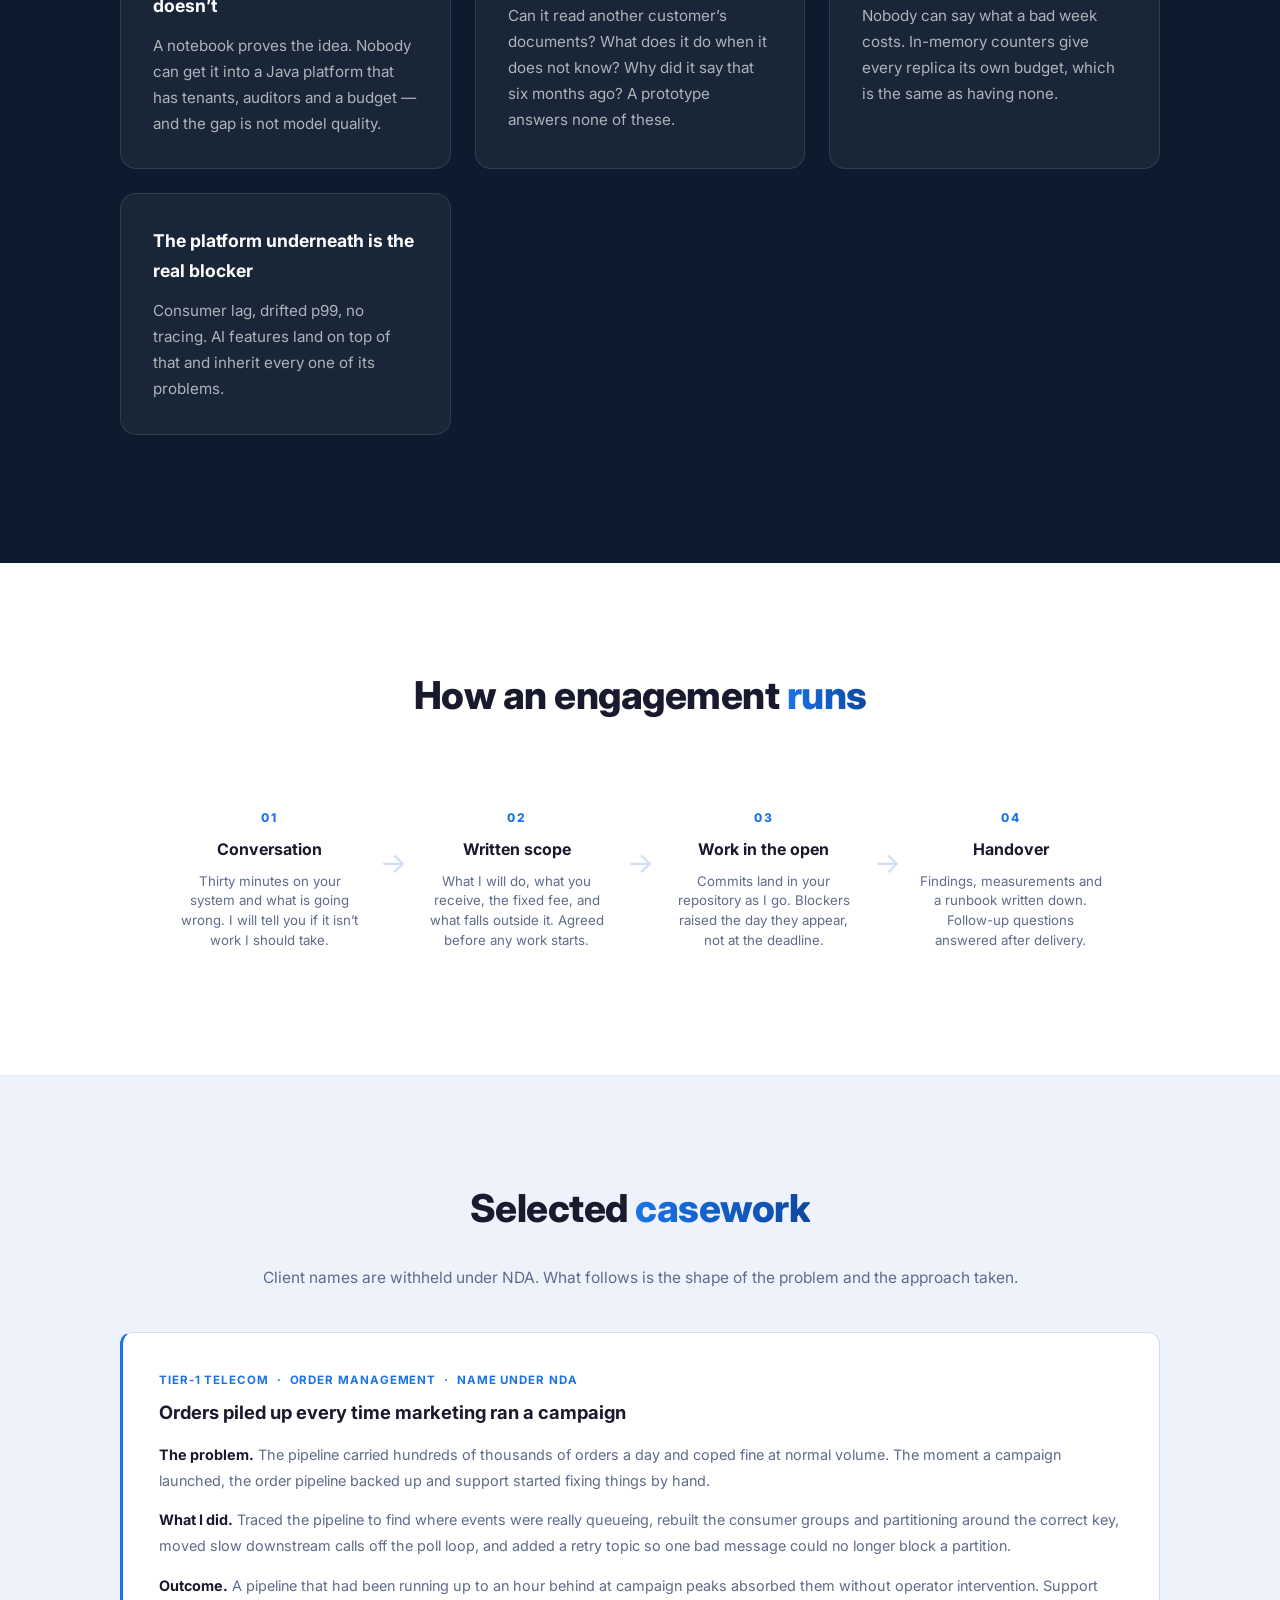
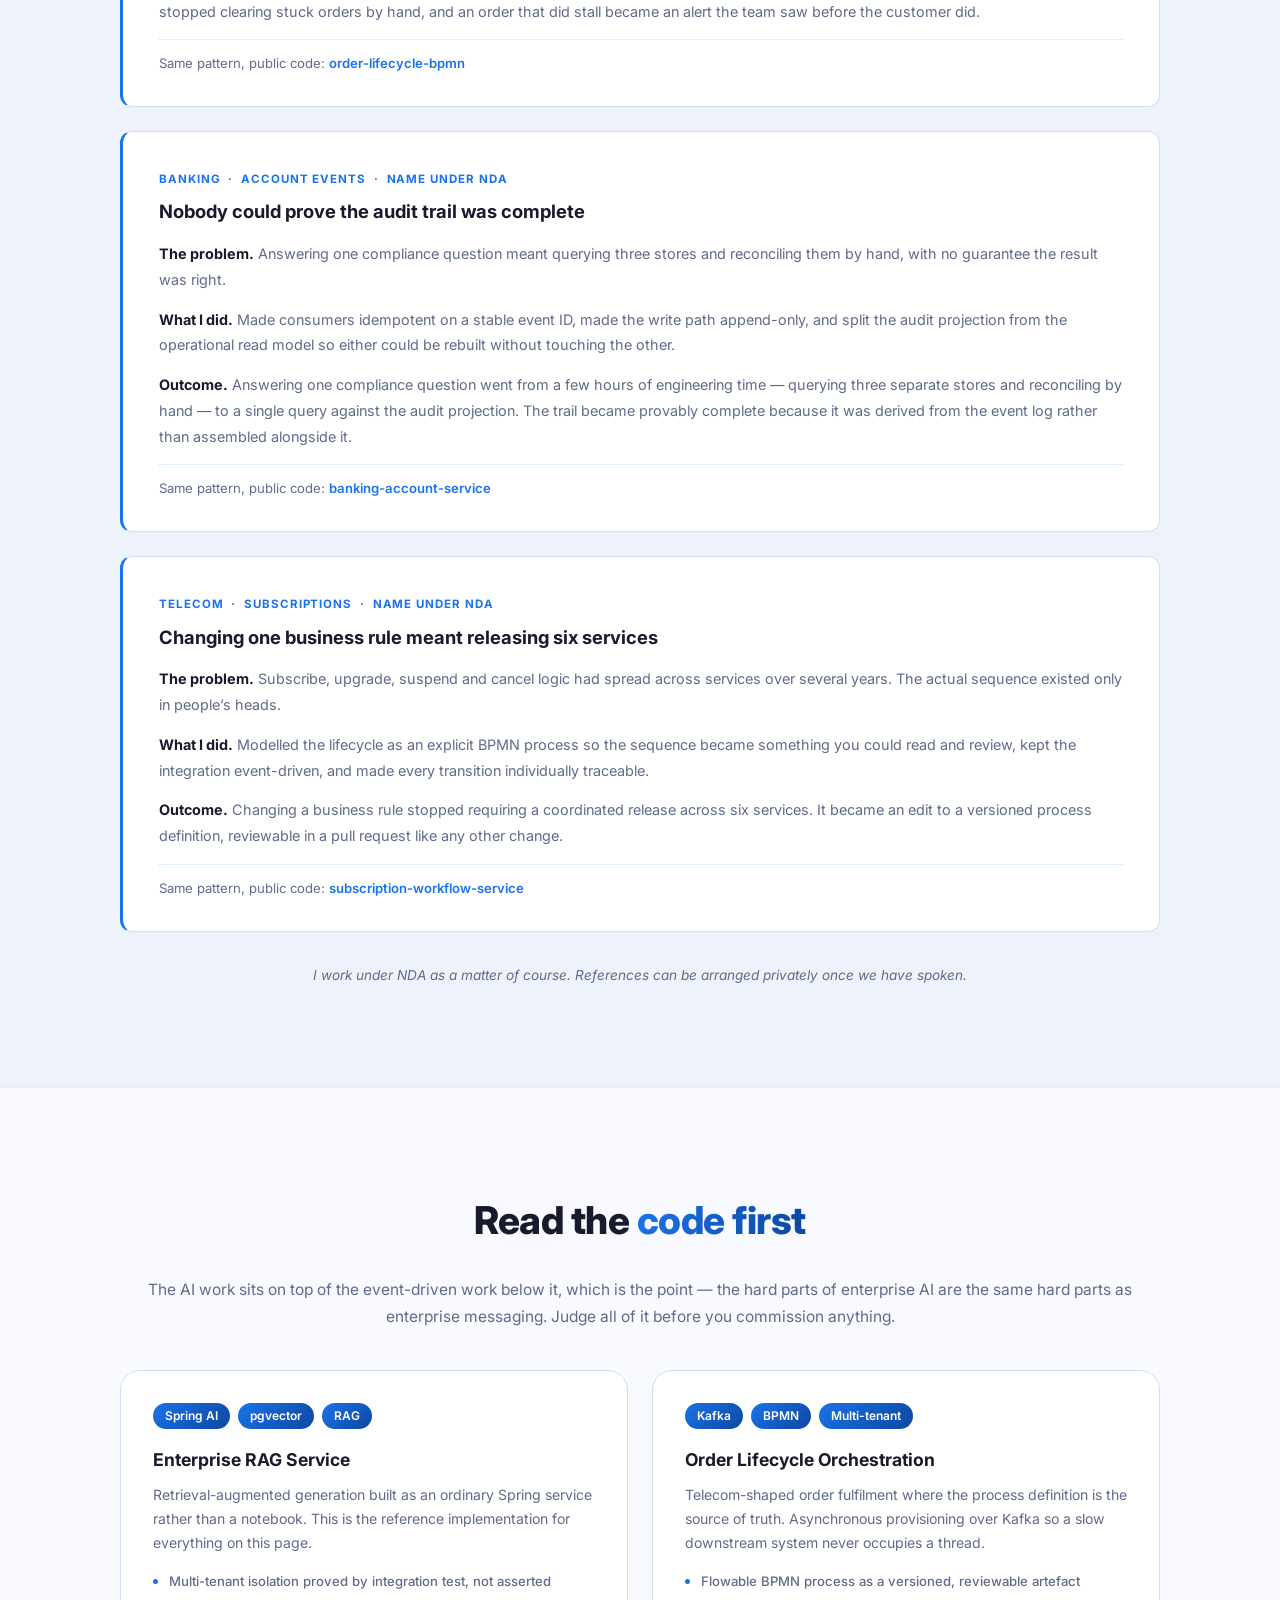
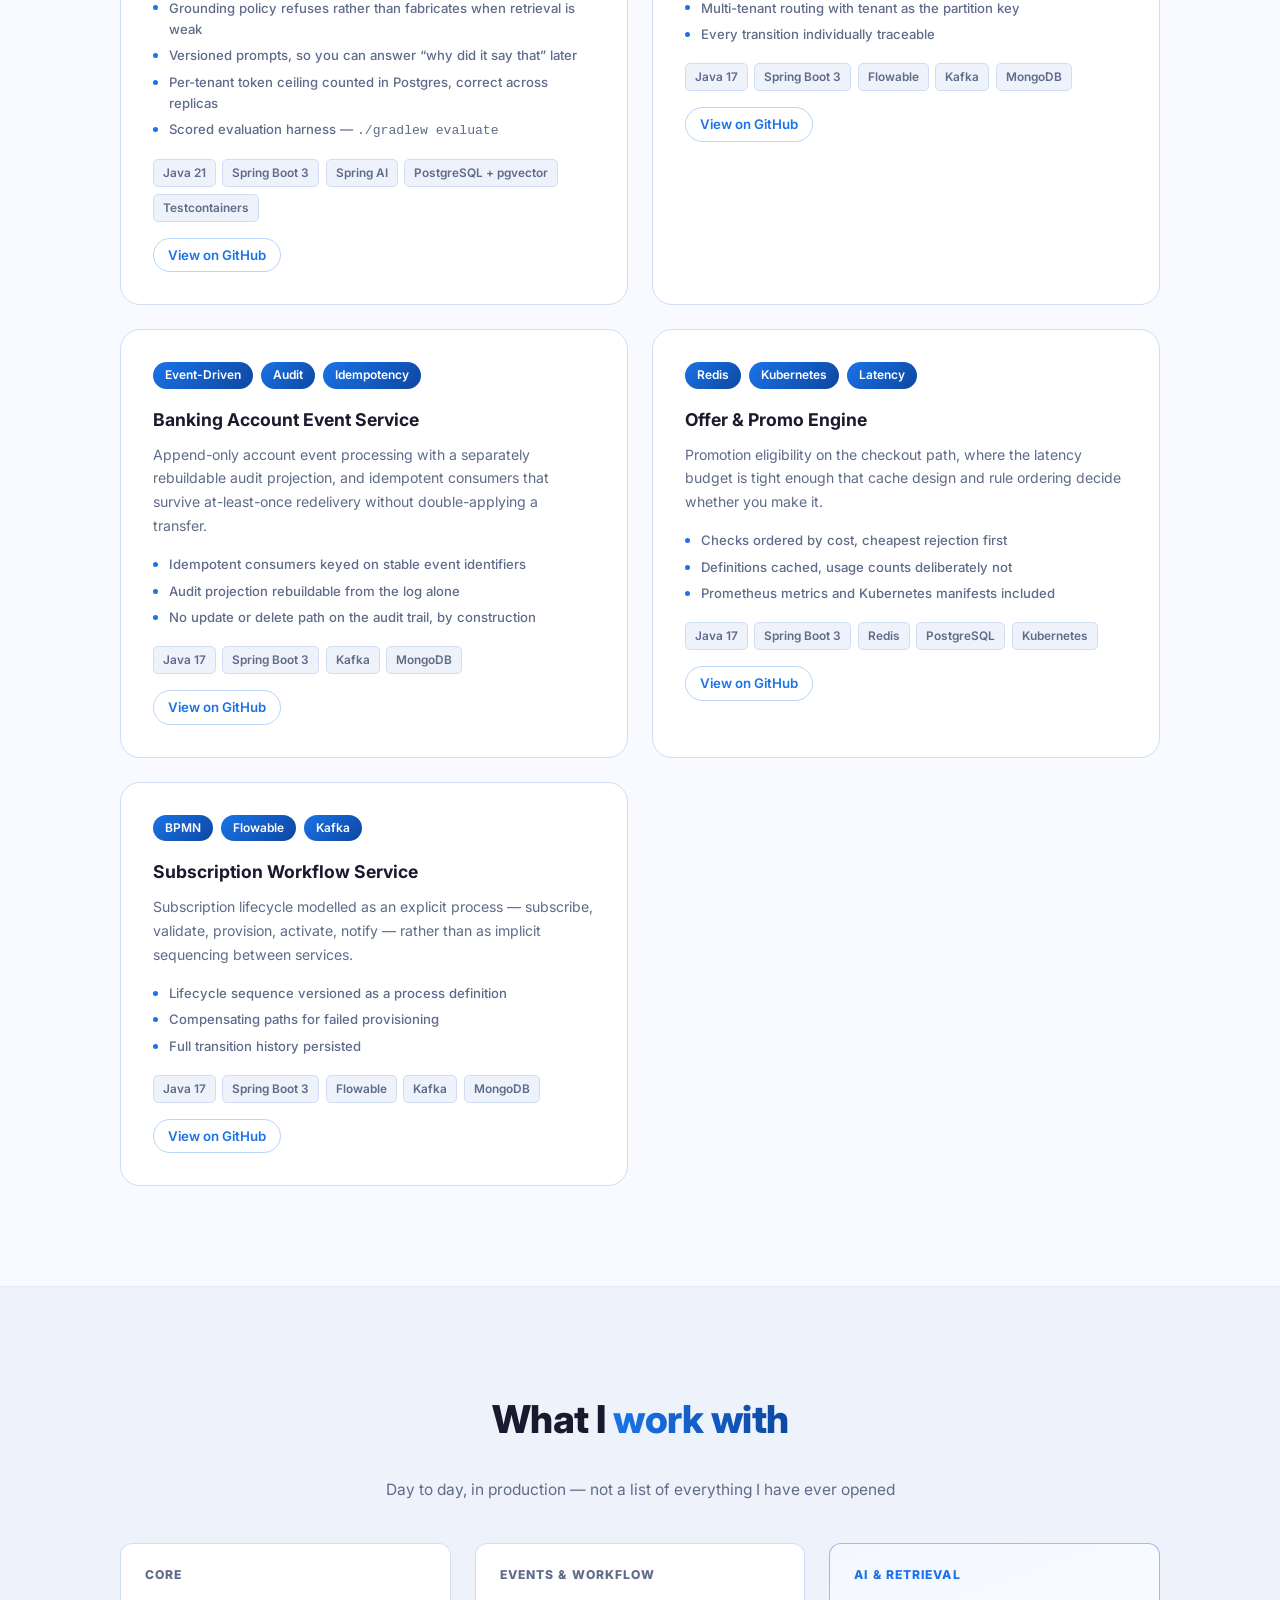
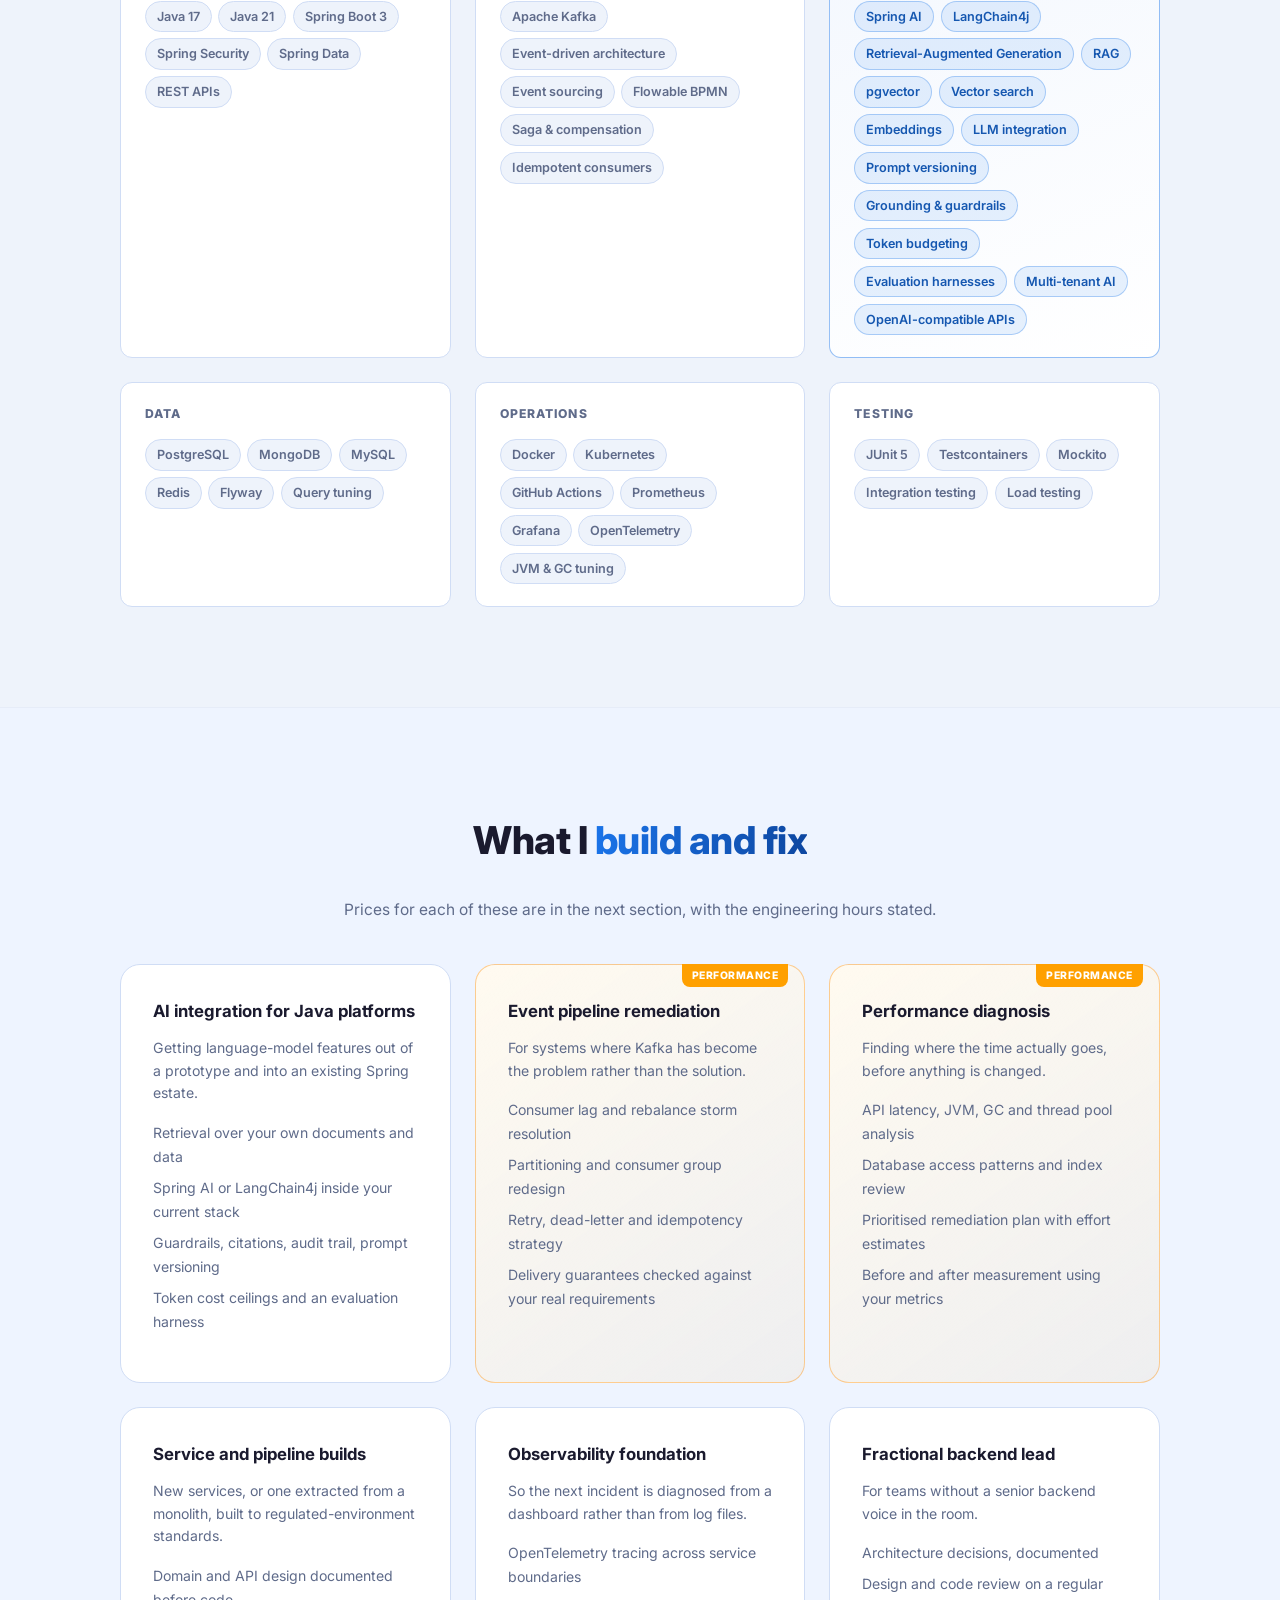
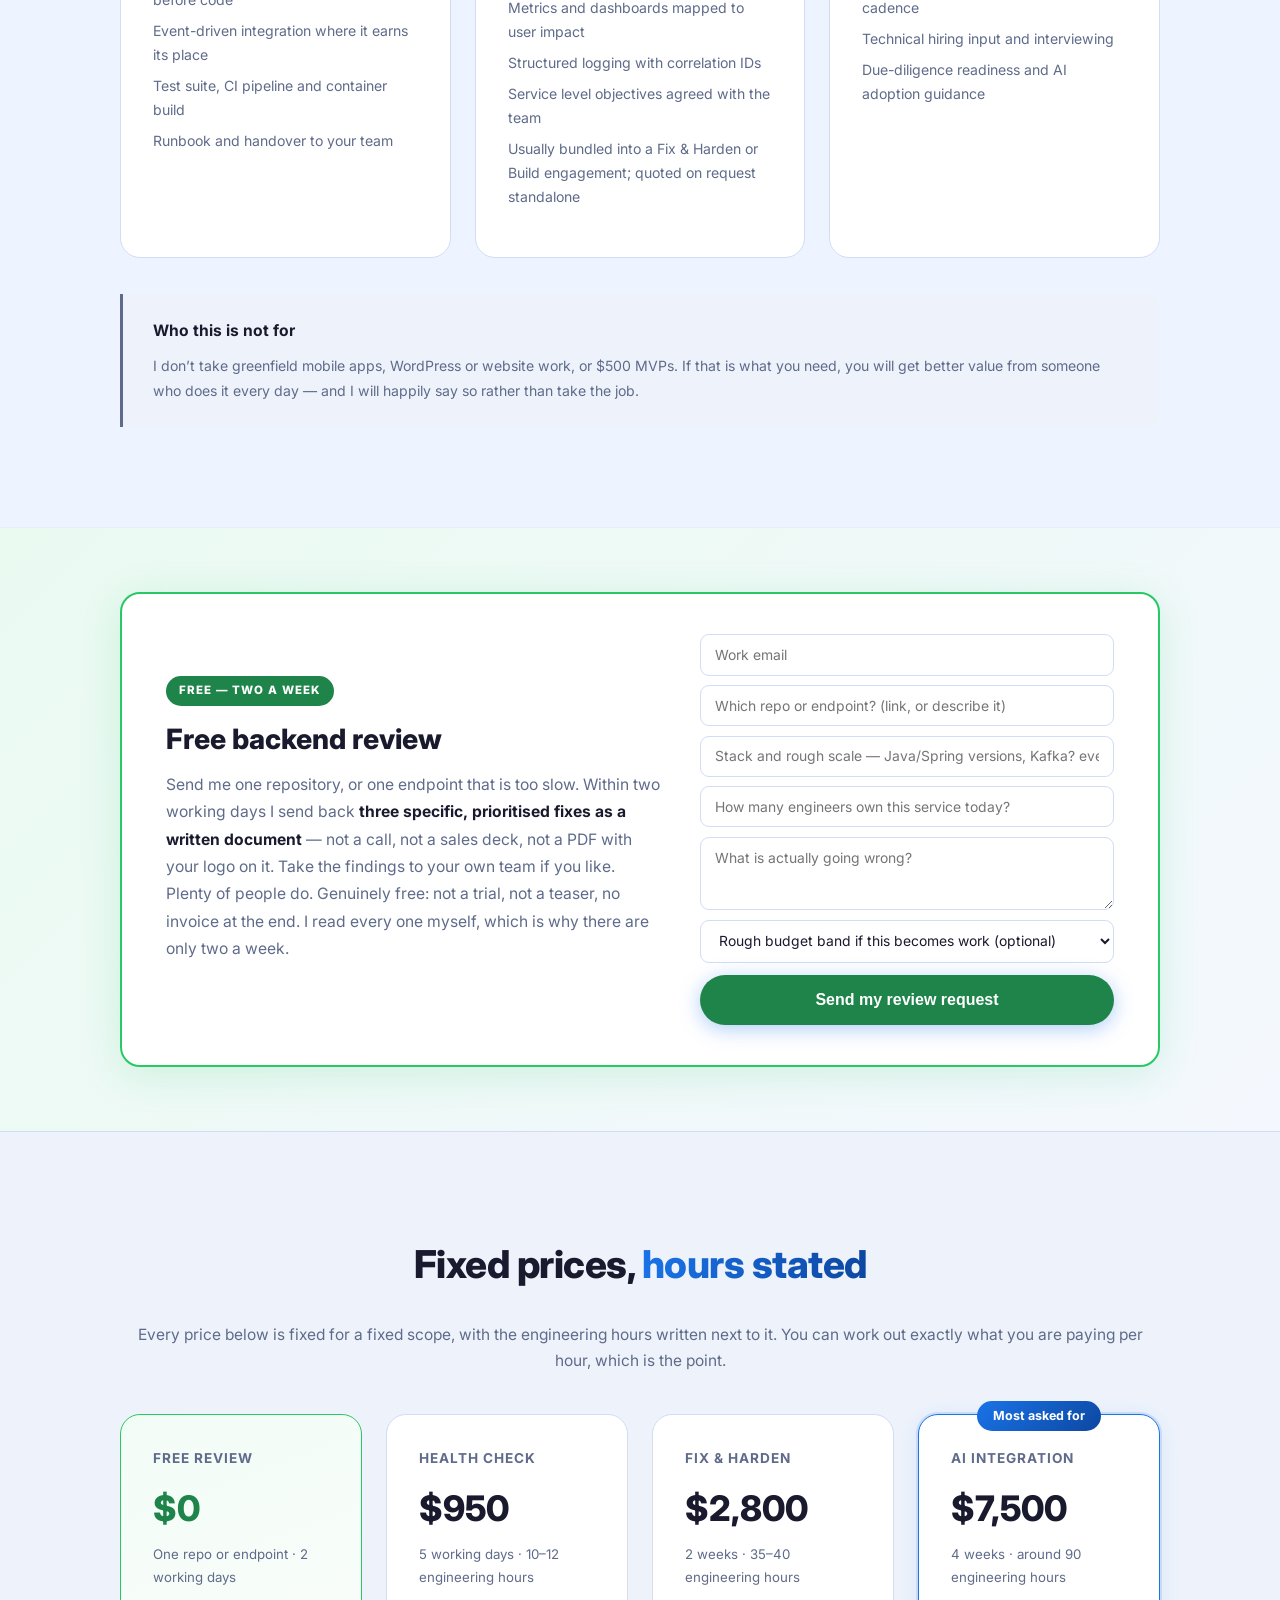
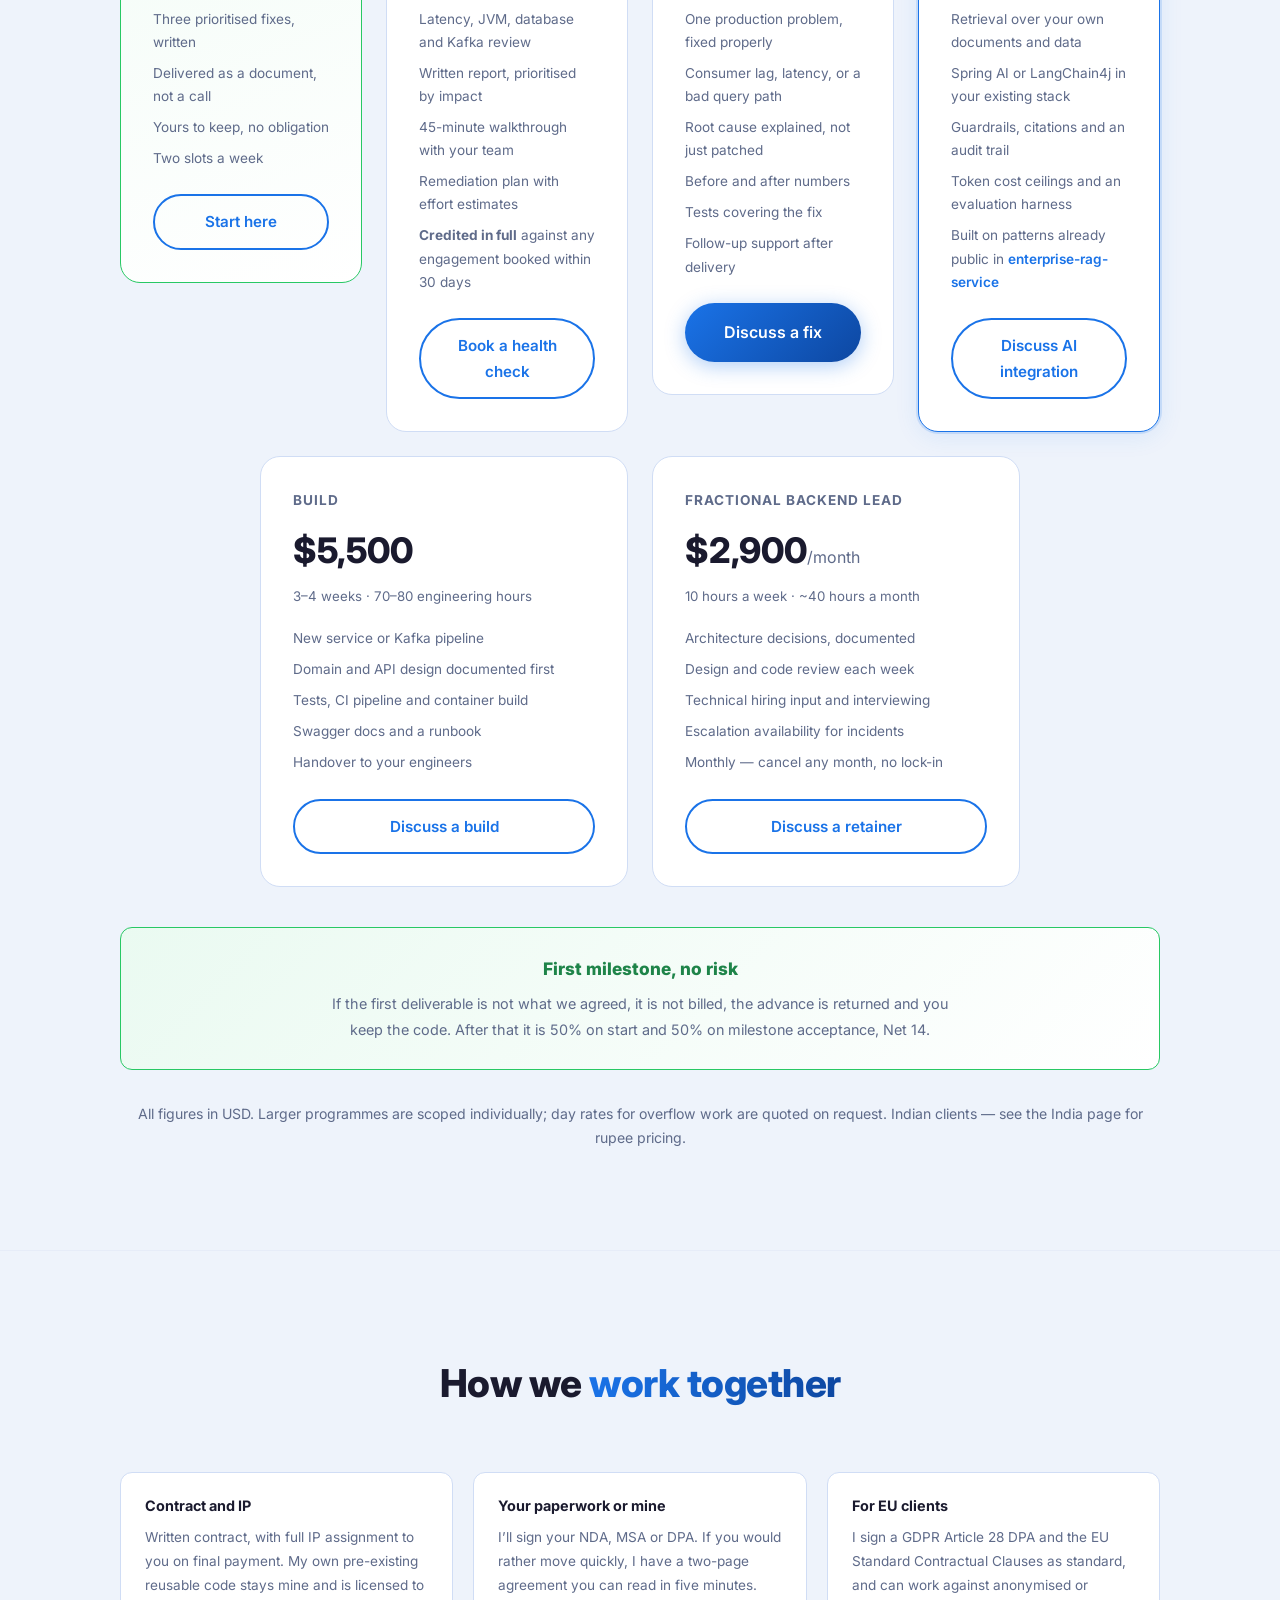
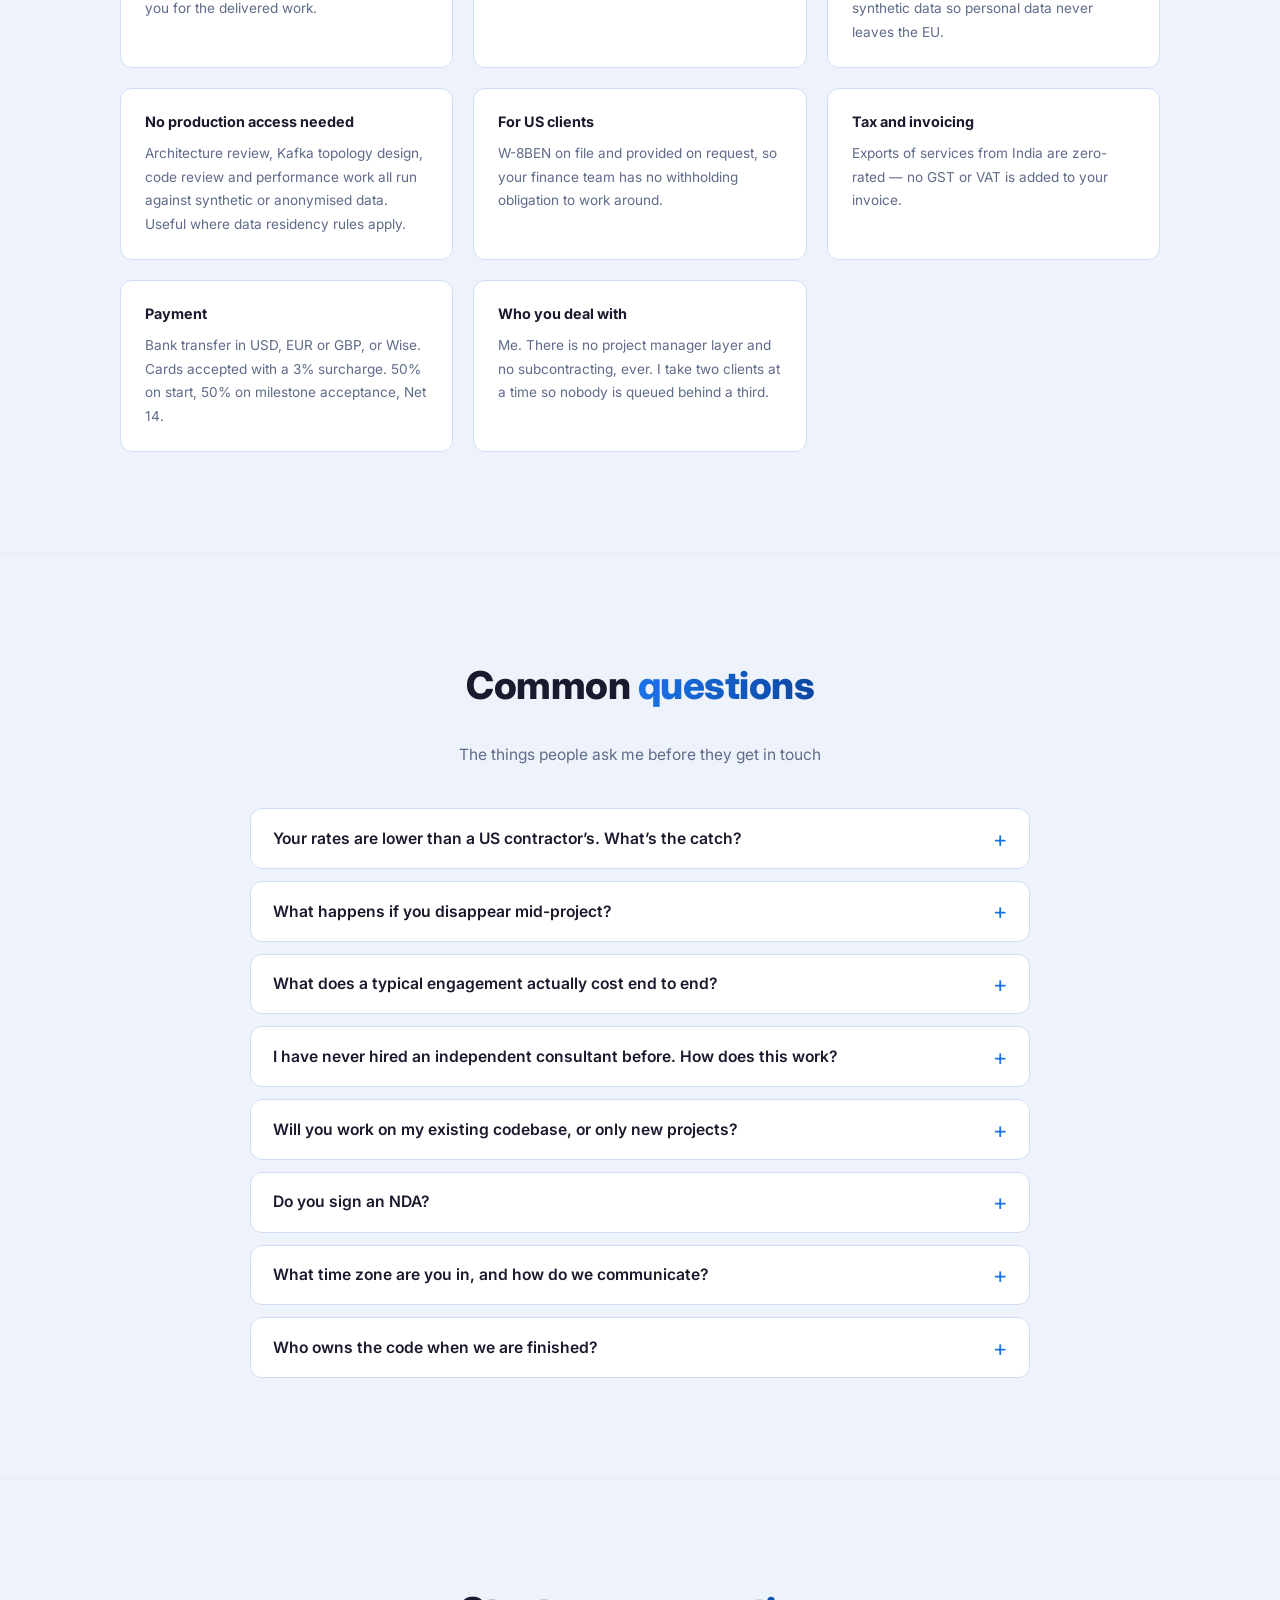
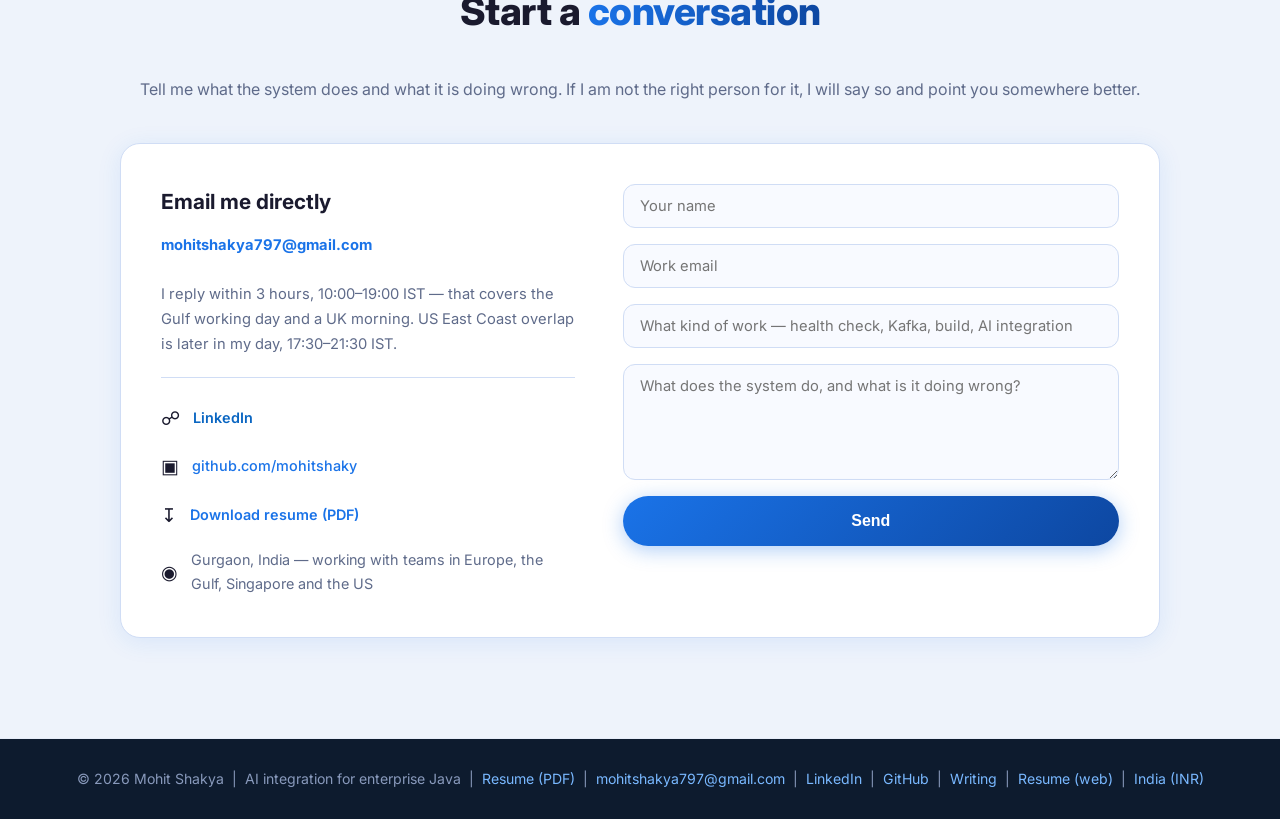
==== commit 6730e6de: "Fix 42 defects found by a verified multi-dimensional review Worst first.  README.md shipped a stale " ====
--- a/index.html
+++ b/index.html
@@ -17,10 +17,10 @@
   <meta property="og:image" content="https://mohitshaky.github.io/og-banner.jpg"/>
   <meta property="og:image:width" content="1200"/>
   <meta property="og:image:height" content="630"/>
-  <meta property="og:image:alt" content="Mohit Shakya — Kafka and Spring Boot consultant for fintech and telecom."/>
+  <meta property="og:image:alt" content="Mohit Shakya - AI integration for enterprise Java. Spring AI, RAG, Kafka."/>
   <meta name="twitter:card" content="summary_large_image"/>
-  <meta name="twitter:title" content="Mohit Shakya | Kafka &amp; Spring Boot Consultant"/>
-  <meta name="twitter:description" content="I fix Kafka pipelines and Spring Boot services that are falling behind in production. 7+ years on telecom and banking systems."/>
+  <meta name="twitter:title" content="Mohit Shakya | AI Integration for Enterprise Java"/>
+  <meta name="twitter:description" content="Getting AI out of a prototype and into a Java estate that has compliance, tenants and a budget. 7+ years production Java."/>
   <meta name="twitter:image" content="https://mohitshaky.github.io/og-banner.jpg"/>
   <link rel="canonical" href="https://mohitshaky.github.io"/>
   <!-- Structured data -->
@@ -83,7 +83,6 @@
     ]
   }
   </script>
-  <link rel="icon" href="/favicon.ico" sizes="32x32"/>
   <link rel="icon" href="data:image/svg+xml,<svg xmlns='http://www.w3.org/2000/svg' viewBox='0 0 100 100'><rect width='100' height='100' rx='20' fill='%231a73e8'/><text y='68' x='50' text-anchor='middle' font-size='52' font-family='Inter,sans-serif' font-weight='800' fill='white'>M</text></svg>"/>
   <link rel="preconnect" href="https://fonts.googleapis.com"/>
   <link rel="preconnect" href="https://fonts.gstatic.com" crossorigin/>
@@ -147,10 +146,10 @@
     </div>
     <div class="hero-visual">
       <div class="delivery-card">
-        <h4>Working hours, in your clock</h4>
+        <h2 class="delivery-heading">Working hours, in your clock</h2>
         <div class="delivery-item"><strong>09:00&ndash;17:00 CET</strong> &mdash; every working day</div>
         <div class="delivery-item"><strong>08:00&ndash;12:00 ET</strong> &mdash; Monday to Thursday</div>
-        <div class="delivery-item"><strong>Full working day</strong> with Dubai, Riyadh and Doha</div>
+        <div class="delivery-item"><strong>Near-complete shared day</strong> with Dubai, Riyadh and Doha</div>
         <div class="delivery-item"><strong>5+ hours</strong> with Singapore</div>
         <div class="delivery-item"><strong>I work the Gulf week</strong> &mdash; Sunday through Thursday</div>
         <div class="delivery-meta">
@@ -237,7 +236,7 @@
         <div class="case-card">
           <span class="case-domain">Tier-1 telecom &nbsp;·&nbsp; order management &nbsp;·&nbsp; name under NDA</span>
           <h3>Orders piled up every time marketing ran a campaign</h3>
-          <p class="case-line"><strong>The problem.</strong> A pipeline carrying hundreds of thousands of orders a day, and fine at normal volume. The moment a campaign launched, the
+          <p class="case-line"><strong>The problem.</strong> The pipeline carried hundreds of thousands of orders a day and coped fine at normal volume. The moment a campaign launched, the
             order pipeline backed up and support started fixing things by hand.</p>
           <p class="case-line"><strong>What I did.</strong> Traced the pipeline to find where events were really
             queueing, rebuilt the consumer groups and partitioning around the correct key, moved slow downstream calls
@@ -512,6 +511,7 @@
             <li>Metrics and dashboards mapped to user impact</li>
             <li>Structured logging with correlation IDs</li>
             <li>Service level objectives agreed with the team</li>
+            <li>Usually bundled into a Fix &amp; Harden or Build engagement; quoted on request standalone</li>
           </ul>
         </div>
 
@@ -677,7 +677,7 @@
       <div class="guarantee">
         <h3>First milestone, no risk</h3>
         <p>
-          If the first deliverable is not what we agreed, you do not pay for it and you keep the code.
+          If the first deliverable is not what we agreed, it is not billed, the advance is returned and you keep the code.
           After that it is 50% on start and 50% on milestone acceptance, Net 14.
         </p>
       </div>
@@ -752,8 +752,8 @@
           <summary>What happens if you disappear mid-project?</summary>
           <p>
             Commits land in your repository from day one, not in a zip at the end, so at any moment you hold
-            everything paid for. Scope is broken into milestones and you pay on acceptance of each, so your exposure
-            is never more than one milestone. And I take two clients at a time specifically so I am not juggling a
+            everything paid for. Scope is broken into milestones, and the balance is only due on acceptance, so what
+            you are exposed to at any moment is the opening deposit rather than the whole engagement. And I take two clients at a time specifically so I am not juggling a
             third when yours needs attention.
           </p>
         </details>
@@ -761,9 +761,9 @@
         <details class="faq-item">
           <summary>What does a typical engagement actually cost end to end?</summary>
           <p>
-            Most start with the free review or the $950 Health Check. If that turns into work, the two common shapes
-            are Fix &amp; Harden at $2,800 for a single production problem, or a Build at $5,500 for a new service or
-            pipeline &mdash; and the Health Check fee comes off either. Teams who want ongoing help move to the
+            Most start with the free review or the $950 Health Check. If that turns into work, the common shapes are
+            Fix &amp; Harden at $2,800 for a single production problem, a Build at $5,500 for a new service or pipeline,
+            or AI Integration at $7,500 &mdash; and the Health Check fee comes off any of them. Teams who want ongoing help move to the
             $2,900/month fractional arrangement. So realistically: $950 to find out, $2,800&ndash;5,500 to fix or
             build it.
           </p>
@@ -829,7 +829,7 @@
         <div class="contact-info">
           <h3>Email me directly</h3>
           <p class="contact-email-big"><a href="#" class="email-link" data-fill="text">Email</a></p>
-          <p class="contact-reply">I reply within 3 hours, 10:00&ndash;19:00 IST &mdash; UK mornings, the Gulf working day, and US East Coast evenings.</p>
+          <p class="contact-reply">I reply within 3 hours, 10:00&ndash;19:00 IST &mdash; that covers the Gulf working day and a UK morning. US East Coast overlap is later in my day, 17:30&ndash;21:30 IST.</p>
           <div class="contact-items">
             <div class="contact-item"><span aria-hidden="true">&#9741;</span><p><a href="https://linkedin.com/in/mohit-shakya-9ab944110" target="_blank" rel="noopener noreferrer" style="color:#0A66C2;font-weight:600;">LinkedIn</a></p></div>
             <div class="contact-item"><span aria-hidden="true">&#9635;</span><p><a href="https://github.com/mohitshaky" target="_blank" rel="noopener noreferrer">github.com/mohitshaky</a></p></div>
@@ -852,12 +852,13 @@
 
   <!-- FOOTER -->
   <footer class="footer">
-    <p>&#169; 2026 Mohit Shakya &nbsp;|&nbsp; Kafka &amp; Spring Boot consulting &nbsp;|&nbsp;
+    <p>&#169; 2026 Mohit Shakya &nbsp;|&nbsp; AI integration for enterprise Java &nbsp;|&nbsp;
       <a href="Mohit-Shakya-Resume.pdf" download style="color:#79b8ff">Resume (PDF)</a> &nbsp;|&nbsp;
       <a href="#" class="email-link" data-fill="text" style="color:#79b8ff">Email</a> &nbsp;|&nbsp;
       <a href="https://linkedin.com/in/mohit-shakya-9ab944110" target="_blank" rel="noopener noreferrer" style="color:#79b8ff">LinkedIn</a> &nbsp;|&nbsp;
       <a href="https://github.com/mohitshaky" target="_blank" rel="noopener noreferrer" style="color:#79b8ff">GitHub</a> &nbsp;|&nbsp;
       <a href="writing/" style="color:#79b8ff">Writing</a> &nbsp;|&nbsp;
+      <a href="resume.html" style="color:#79b8ff">Resume (web)</a> &nbsp;|&nbsp;
       <a href="india.html" style="color:#79b8ff">India (INR)</a>
     </p>
   </footer>
--- a/style.css
+++ b/style.css
@@ -46,7 +46,7 @@
 }
 .nav-brand span { color: var(--primary); }
 
-.nav-links { display: flex; align-items: center; gap: 2rem; }
+.nav-links { display: flex; align-items: center; gap: 2rem; flex-wrap: wrap; justify-content: flex-end; }
 .nav-links a {
   font-size: 0.9rem; font-weight: 500; color: var(--text-muted);
   transition: color 0.2s;
@@ -120,7 +120,7 @@
 .hero-tag {
   display: inline-block;
   background: rgba(26,115,232,0.1);
-  color: var(--primary); border: 1px solid rgba(26,115,232,0.25);
+  color: var(--accent); border: 1px solid rgba(26,115,232,0.25);
   padding: 6px 16px; border-radius: 50px;
   font-size: 0.85rem; font-weight: 600;
   margin-bottom: 1.2rem;
@@ -188,7 +188,7 @@
 
 /* ===== SECTIONS ===== */
 .section { padding: 100px 0; border-bottom: 1px solid #e6ecf8; }
-.container { max-width: 1120px; margin: 0 auto; padding: 0 6%; }
+.container { max-width: 1120px; margin: 0 auto; padding: 0 clamp(18px, 6%, 40px); }
 
 .section-title {
   font-size: clamp(1.8rem, 3.5vw, 2.4rem);
@@ -334,6 +334,11 @@
   padding: 3px 10px; border-radius: 50px;
 }
 .project-tech { display: flex; flex-wrap: wrap; gap: 0.4rem; }
+.project-tech span {
+  font-size: 0.74rem; font-weight: 600; color: var(--text-muted);
+  background: var(--bg-alt); border: 1px solid var(--border);
+  padding: 3px 9px; border-radius: 5px;
+}
 .btn-github {
   color: var(--text) !important; font-weight: 600 !important;
   border: 1.5px solid var(--border); padding: 6px 16px;
@@ -416,7 +421,7 @@
 /* ===== HERO AUTHORITY LINE ===== */
 .hero-authority {
   font-size: 0.92rem; font-weight: 600;
-  color: var(--primary);
+  color: var(--accent);
   background: rgba(26,115,232,0.08);
   border: 1px solid rgba(26,115,232,0.2);
   display: inline-block;
@@ -472,6 +477,9 @@
   margin-bottom: 1.25rem;
   color: var(--text);
 }
+/* The card heading became an h2 to stop the page jumping h1 -> h4;
+   it must keep the visual weight of the old h4. */
+.delivery-card .delivery-heading { font-size: 1.05rem; font-weight: 700; color: var(--text); margin-bottom: 1rem; }
 .delivery-item {
   display: flex;
   align-items: center;
@@ -620,8 +628,9 @@
   opacity: 0; transform: translateY(20px);
   transition: opacity 0.3s, transform 0.3s;
   pointer-events: none;
-}
-.scroll-top.visible { opacity: 1; transform: none; pointer-events: auto; }
+  visibility: hidden;   /* opacity alone leaves it in the tab order */
+}
+.scroll-top.visible { opacity: 1; transform: none; pointer-events: auto; visibility: visible; }
 .reveal { opacity: 0; transform: translateY(28px); transition: opacity 0.55s, transform 0.55s; }
 .reveal.visible { opacity: 1; transform: none; }
 
@@ -1057,7 +1066,7 @@
   color: var(--text-muted);
 }
 .hero-resume a {
-  color: var(--primary);
+  color: var(--primary-dark);
   font-weight: 600;
   text-decoration: none;
   border-bottom: 1px solid rgba(26,115,232,0.35);
@@ -1104,7 +1113,7 @@
 .free-main { flex: 1 1 460px; }
 .free-badge {
   display: inline-block;
-  background: #28c864;
+  background: #1e8449;
   color: #fff;
   font-size: 0.72rem;
   font-weight: 800;
@@ -1156,8 +1165,8 @@
   flex: 0 0 auto;
 }
 .free-cta .btn-primary {
-  background: #28c864;
-  border-color: #28c864;
+  background: #1e8449;
+  border-color: #1e8449;
   white-space: nowrap;
   font-size: 1rem;
   padding: 0.9rem 1.9rem;
@@ -1177,7 +1186,9 @@
 
 /* Four rungs instead of three */
 .pricing-grid-4 {
-  grid-template-columns: repeat(auto-fit, minmax(232px, 1fr));
+  /* 232px could never fit four tracks in the real content width, so the
+     fourth card was always orphaned onto its own row. */
+  grid-template-columns: repeat(auto-fit, minmax(208px, 1fr));
 }
 .pricing-card.pricing-free {
   border-color: #28c864;
@@ -1308,8 +1319,8 @@
 }
 .free-form textarea { resize: vertical; }
 .free-form .btn-primary {
-  background: #28c864;
-  border-color: #28c864;
+  background: #1e8449;
+  border-color: #1e8449;
   margin-top: 0.2rem;
 }
 .free-form .btn-primary:hover { background: #1e8449; border-color: #1e8449; }
@@ -1504,7 +1515,7 @@
   font-weight: 600;
   letter-spacing: 0.06em;
   text-transform: uppercase;
-  color: var(--primary);
+  color: var(--primary-dark);
   margin-bottom: 0.9rem;
 }
 .article-wrap h1 {
@@ -1593,7 +1604,7 @@
   margin-bottom: 2rem;
   font-size: 0.86rem;
   font-weight: 600;
-  color: var(--primary);
+  color: var(--primary-dark);
   text-decoration: none;
 }
 .article-back:hover { text-decoration: underline; }
@@ -1609,7 +1620,7 @@
   transition: border-color 0.2s, box-shadow 0.2s, transform 0.2s;
 }
 .writing-item:hover { border-color: var(--primary); box-shadow: var(--shadow); transform: translateY(-2px); }
-.writing-item h2 { font-size: 1.12rem; font-weight: 700; color: var(--text); margin-bottom: 0.4rem; line-height: 1.4; }
+.writing-item h2 { margin-top: 0; font-size: 1.12rem; font-weight: 700; color: var(--text); margin-bottom: 0.4rem; line-height: 1.4; }
 .writing-item p { font-size: 0.9rem; line-height: 1.7; color: var(--text-muted); margin: 0; }
 
 @media (max-width: 640px) {
